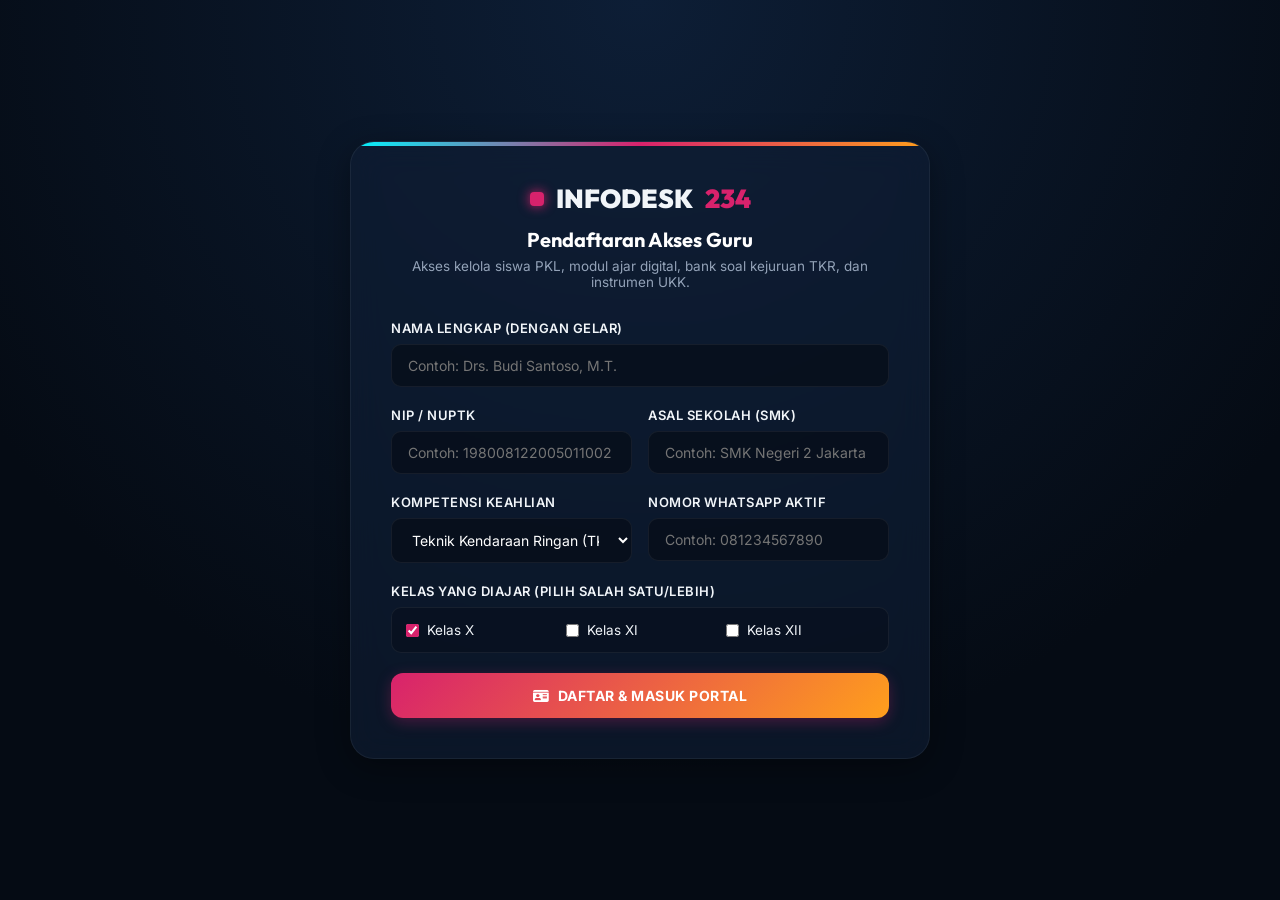
==== index.html @ afc162d4 "Add files via upload" ====
<!DOCTYPE html>
<html lang="id">
<head>
  <meta charset="UTF-8">
  <meta name="viewport" content="width=device-width, initial-scale=1.0">
  <title>Portal Guru | InfoDesk234 - SMK TKR & AI</title>
  <!-- Google Fonts & Font Awesome Icons -->
  <link href="https://fonts.googleapis.com/css2?family=Inter:wght@300;400;500;600;700&family=Plus+Jakarta+Sans:wght@400;500;600;700;800&family=Outfit:wght@500;600;700;800;900&family=JetBrains+Mono:wght@400;500;700&display=swap" rel="stylesheet">
  <link href="https://cdnjs.cloudflare.com/ajax/libs/font-awesome/6.5.1/css/all.min.css" rel="stylesheet">
  <style>
    /* CSS VARIABLES & DESIGN SYSTEM */
    :root {
      --bg-dark: #050b14;
      --bg-slate: #0b1528;
      --bg-card: rgba(15, 30, 54, 0.6);
      --border-glass: rgba(255, 255, 255, 0.06);
      --border-glass-active: rgba(216, 34, 108, 0.3);
      --text-light: #f1f5f9;
      --text-muted: #94a3b8;
      
      --accent-ruby: #d8226c;
      --accent-ruby-glow: rgba(216, 34, 108, 0.4);
      --accent-cyan: #00f5ff;
      --accent-cyan-glow: rgba(0, 245, 255, 0.4);
      --accent-orange: #ff9f1c;
      --accent-green: #39ff14;
      
      --shadow-premium: 0 8px 32px 0 rgba(0, 0, 0, 0.37);
      --transition-smooth: all 0.3s cubic-bezier(0.4, 0, 0.2, 1);
    }

    /* GLOBAL STYLES */
    * {
      box-sizing: border-box;
      margin: 0;
      padding: 0;
    }

    body {
      background: radial-gradient(circle at 50% 0%, #0d1e36 0%, var(--bg-dark) 70%);
      background-attachment: fixed;
      color: var(--text-light);
      font-family: 'Inter', sans-serif;
      min-height: 100vh;
      overflow-x: hidden;
    }

    a {
      color: inherit;
      text-decoration: none;
    }

    button, input, select, textarea {
      font-family: inherit;
    }

    /* SCROLLBAR */
    ::-webkit-scrollbar {
      width: 8px;
      height: 8px;
    }
    ::-webkit-scrollbar-track {
      background: var(--bg-dark);
    }
    ::-webkit-scrollbar-thumb {
      background: var(--bg-card);
      border-radius: 4px;
      border: 1px solid var(--border-glass);
    }
    ::-webkit-scrollbar-thumb:hover {
      background: var(--accent-ruby);
    }

    /* CONTAINER */
    .app-container {
      max-width: 1400px;
      margin: 0 auto;
      padding: 20px;
      min-height: 100vh;
      display: flex;
      flex-direction: column;
      justify-content: center;
    }

    /* ==========================================================================
       PHASE 1: REGISTRATION / LOGIN PAGE
       ========================================================================== */
    .auth-page {
      display: flex;
      align-items: center;
      justify-content: center;
      padding: 40px 0;
      min-height: 90vh;
    }

    .auth-card {
      background: var(--bg-card);
      backdrop-filter: blur(16px);
      -webkit-backdrop-filter: blur(16px);
      border: 1px solid var(--border-glass);
      border-radius: 24px;
      padding: 40px;
      width: 100%;
      max-width: 580px;
      box-shadow: var(--shadow-premium);
      position: relative;
      overflow: hidden;
    }

    .auth-card::before {
      content: '';
      position: absolute;
      top: 0;
      left: 0;
      right: 0;
      height: 4px;
      background: linear-gradient(90deg, var(--accent-cyan), var(--accent-ruby), var(--accent-orange));
    }

    .auth-logo {
      display: flex;
      align-items: center;
      gap: 12px;
      font-family: 'Outfit', sans-serif;
      font-size: 26px;
      font-weight: 900;
      margin-bottom: 12px;
      justify-content: center;
    }

    .auth-logo-dot {
      width: 14px;
      height: 14px;
      background: var(--accent-ruby);
      border-radius: 4px;
      box-shadow: 0 0 12px var(--accent-ruby);
    }

    .auth-title {
      font-family: 'Outfit', sans-serif;
      font-size: 20px;
      font-weight: 700;
      text-align: center;
      margin-bottom: 6px;
      color: #ffffff;
    }

    .auth-subtitle {
      font-size: 13.5px;
      color: var(--text-muted);
      text-align: center;
      margin-bottom: 30px;
    }

    .form-group {
      margin-bottom: 20px;
    }

    .form-label {
      display: block;
      font-size: 13px;
      font-weight: 600;
      margin-bottom: 8px;
      color: var(--text-light);
      text-transform: uppercase;
      letter-spacing: 0.5px;
    }

    .form-control {
      width: 100%;
      background: rgba(5, 11, 20, 0.6);
      border: 1px solid var(--border-glass);
      border-radius: 10px;
      padding: 12px 16px;
      color: #ffffff;
      font-size: 14px;
      transition: var(--transition-smooth);
    }

    .form-control:focus {
      outline: none;
      border-color: var(--accent-cyan);
      box-shadow: 0 0 10px var(--accent-cyan-glow);
    }

    .form-row-2 {
      display: grid;
      grid-template-columns: 1fr 1fr;
      gap: 16px;
    }

    .checkbox-grid {
      display: grid;
      grid-template-columns: repeat(3, 1fr);
      gap: 12px;
      background: rgba(5, 11, 20, 0.4);
      border: 1px solid var(--border-glass);
      border-radius: 10px;
      padding: 14px;
    }

    .checkbox-item {
      display: flex;
      align-items: center;
      gap: 8px;
      font-size: 13.5px;
      cursor: pointer;
    }

    .checkbox-item input {
      accent-color: var(--accent-ruby);
      cursor: pointer;
    }

    .btn-auth {
      width: 100%;
      background: linear-gradient(135deg, var(--accent-ruby) 0%, var(--accent-orange) 100%);
      color: #ffffff;
      border: none;
      padding: 14px;
      border-radius: 12px;
      font-size: 14px;
      font-weight: 700;
      text-transform: uppercase;
      letter-spacing: 0.5px;
      cursor: pointer;
      box-shadow: 0 4px 15px rgba(216, 34, 108, 0.3);
      transition: var(--transition-smooth);
      margin-top: 10px;
      display: flex;
      align-items: center;
      justify-content: center;
      gap: 8px;
    }

    .btn-auth:hover {
      transform: translateY(-2px);
      box-shadow: 0 6px 20px rgba(216, 34, 108, 0.5);
    }

    .btn-auth:active {
      transform: translateY(0);
    }

    /* Verification animation overlay */
    .verify-overlay {
      position: absolute;
      inset: 0;
      background: rgba(5, 11, 20, 0.95);
      z-index: 10;
      display: flex;
      flex-direction: column;
      align-items: center;
      justify-content: center;
      opacity: 0;
      pointer-events: none;
      transition: opacity 0.3s ease;
    }

    .verify-overlay.active {
      opacity: 1;
      pointer-events: auto;
    }

    .verify-spinner {
      width: 60px;
      height: 60px;
      border: 4px solid var(--border-glass);
      border-top: 4px solid var(--accent-cyan);
      border-radius: 50%;
      animation: spin 1s linear infinite;
      margin-bottom: 20px;
    }

    @keyframes spin {
      0% { transform: rotate(0deg); }
      100% { transform: rotate(360deg); }
    }

    .verify-text {
      font-family: 'Outfit', sans-serif;
      font-size: 18px;
      font-weight: 700;
      margin-bottom: 8px;
    }

    .verify-subtext {
      font-size: 13px;
      color: var(--text-muted);
      font-family: 'JetBrains Mono', monospace;
    }

    /* ==========================================================================
       PHASE 2: TEACHER DASHBOARD LAYOUT
       ========================================================================== */
    .dashboard-page {
      display: none; /* Injected by JS */
      grid-template-columns: 280px 1fr;
      gap: 24px;
      min-height: 90vh;
      animation: fadeIn 0.4s ease;
    }

    @keyframes fadeIn {
      from { opacity: 0; transform: translateY(10px); }
      to { opacity: 1; transform: translateY(0); }
    }

    /* SIDEBAR */
    .sidebar {
      background: var(--bg-card);
      backdrop-filter: blur(16px);
      -webkit-backdrop-filter: blur(16px);
      border: 1px solid var(--border-glass);
      border-radius: 20px;
      padding: 24px;
      display: flex;
      flex-direction: column;
      box-shadow: var(--shadow-premium);
      height: fit-content;
      position: sticky;
      top: 20px;
    }

    .profile-card {
      border-bottom: 1px solid var(--border-glass);
      padding-bottom: 20px;
      margin-bottom: 24px;
      text-align: center;
    }

    .profile-avatar {
      width: 70px;
      height: 70px;
      border-radius: 50%;
      background: linear-gradient(135deg, var(--accent-cyan), var(--accent-ruby));
      margin: 0 auto 12px;
      display: flex;
      align-items: center;
      justify-content: center;
      font-size: 28px;
      color: #ffffff;
      border: 2px solid var(--border-glass);
      box-shadow: 0 0 15px rgba(0, 245, 255, 0.2);
    }

    .profile-name {
      font-family: 'Outfit', sans-serif;
      font-size: 15px;
      font-weight: 700;
      color: #ffffff;
      margin-bottom: 4px;
    }

    .profile-meta {
      font-size: 11px;
      color: var(--text-muted);
      font-family: 'JetBrains Mono', monospace;
    }

    .nav-menu {
      list-style: none;
      display: flex;
      flex-direction: column;
      gap: 8px;
      flex-grow: 1;
    }

    .nav-item a {
      display: flex;
      align-items: center;
      gap: 12px;
      padding: 12px 16px;
      border-radius: 10px;
      font-size: 13.5px;
      font-weight: 600;
      color: var(--text-muted);
      transition: var(--transition-smooth);
      cursor: pointer;
    }

    .nav-item.active a, .nav-item a:hover {
      background: rgba(216, 34, 108, 0.1);
      border-left: 3px solid var(--accent-ruby);
      color: #ffffff;
      text-shadow: 0 0 8px rgba(216, 34, 108, 0.3);
    }

    .sidebar-footer {
      border-top: 1px solid var(--border-glass);
      padding-top: 16px;
      margin-top: 24px;
    }

    .btn-logout {
      width: 100%;
      background: transparent;
      border: 1px solid var(--border-glass);
      color: var(--text-muted);
      padding: 10px;
      border-radius: 8px;
      font-size: 13px;
      font-weight: 600;
      cursor: pointer;
      transition: var(--transition-smooth);
      display: flex;
      align-items: center;
      justify-content: center;
      gap: 8px;
    }

    .btn-logout:hover {
      border-color: rgba(255, 95, 87, 0.4);
      background: rgba(255, 95, 87, 0.1);
      color: #ff5f57;
    }

    /* MAIN CONTENT */
    .main-content {
      display: flex;
      flex-direction: column;
      gap: 24px;
    }

    /* HEADER */
    .dashboard-header {
      background: var(--bg-card);
      backdrop-filter: blur(12px);
      -webkit-backdrop-filter: blur(12px);
      border: 1px solid var(--border-glass);
      border-radius: 20px;
      padding: 20px 30px;
      display: flex;
      align-items: center;
      justify-content: space-between;
      box-shadow: var(--shadow-premium);
    }

    .header-info-title {
      font-family: 'Outfit', sans-serif;
      font-size: 20px;
      font-weight: 800;
      text-transform: uppercase;
      letter-spacing: 0.5px;
      background: linear-gradient(135deg, var(--accent-cyan), #ffffff);
      -webkit-background-clip: text;
      -webkit-text-fill-color: transparent;
    }

    .header-actions {
      display: flex;
      gap: 12px;
    }

    .btn-action {
      background: rgba(255, 255, 255, 0.03);
      border: 1px solid var(--border-glass);
      color: var(--text-light);
      padding: 10px 16px;
      border-radius: 8px;
      font-size: 13px;
      font-weight: 600;
      cursor: pointer;
      transition: var(--transition-smooth);
      display: inline-flex;
      align-items: center;
      gap: 8px;
    }

    .btn-action:hover {
      border-color: var(--accent-cyan);
      background: rgba(0, 245, 255, 0.05);
      color: var(--accent-cyan);
    }

    .btn-action.btn-primary-action {
      background: linear-gradient(135deg, var(--accent-ruby) 0%, var(--accent-orange) 100%);
      border: none;
      color: #ffffff;
    }

    .btn-action.btn-primary-action:hover {
      transform: translateY(-1px);
      box-shadow: 0 4px 15px rgba(216, 34, 108, 0.4);
      color: #ffffff;
    }

    /* CARD / CONTENT WRAPPERS */
    .dashboard-tab-content {
      display: none; /* Managed by JS */
    }

    .dashboard-tab-content.active {
      display: block;
    }

    /* ==========================================================================
       MODULE 1: KELOLA & MONITOR SISWA PKL
       ========================================================================== */
    .pkl-grid {
      display: grid;
      grid-template-columns: 1.2fr 0.8fr;
      gap: 24px;
    }

    .card-panel {
      background: var(--bg-card);
      border: 1px solid var(--border-glass);
      border-radius: 20px;
      padding: 24px;
      box-shadow: var(--shadow-premium);
      margin-bottom: 24px;
    }

    .card-panel-title {
      font-family: 'Outfit', sans-serif;
      font-size: 16px;
      font-weight: 700;
      margin-bottom: 20px;
      display: flex;
      align-items: center;
      gap: 10px;
      color: #ffffff;
      border-bottom: 1px solid var(--border-glass);
      padding-bottom: 12px;
    }

    .card-panel-title i {
      color: var(--accent-ruby);
    }

    /* PKL Table */
    .table-responsive {
      width: 100%;
      overflow-x: auto;
    }

    .app-table {
      width: 100%;
      border-collapse: collapse;
      text-align: left;
      font-size: 13.5px;
    }

    .app-table th {
      padding: 12px 16px;
      border-bottom: 1px solid var(--border-glass);
      color: var(--text-muted);
      font-weight: 600;
      text-transform: uppercase;
      font-size: 11px;
      letter-spacing: 0.5px;
    }

    .app-table td {
      padding: 16px;
      border-bottom: 1px solid var(--border-glass);
      color: var(--text-light);
    }

    .app-table tr:hover td {
      background: rgba(255, 255, 255, 0.02);
    }

    .status-badge {
      display: inline-flex;
      align-items: center;
      gap: 6px;
      padding: 4px 10px;
      border-radius: 100px;
      font-size: 11px;
      font-weight: 700;
      text-transform: uppercase;
      font-family: 'JetBrains Mono', monospace;
    }

    .status-badge.active {
      background: rgba(57, 255, 20, 0.1);
      border: 1px solid rgba(57, 255, 20, 0.3);
      color: var(--accent-green);
    }

    .status-badge.waiting {
      background: rgba(255, 159, 28, 0.1);
      border: 1px solid rgba(255, 159, 28, 0.3);
      color: var(--accent-orange);
    }

    /* Journal Feed List */
    .journal-list {
      display: flex;
      flex-direction: column;
      gap: 16px;
    }

    .journal-card {
      background: rgba(5, 11, 20, 0.4);
      border: 1px solid var(--border-glass);
      border-radius: 12px;
      padding: 16px;
      transition: var(--transition-smooth);
    }

    .journal-card:hover {
      border-color: var(--border-glass-active);
    }

    .journal-header {
      display: flex;
      justify-content: space-between;
      align-items: center;
      margin-bottom: 8px;
    }

    .journal-student-name {
      font-weight: 700;
      color: #ffffff;
      font-size: 14px;
    }

    .journal-date {
      font-size: 11px;
      color: var(--text-muted);
      font-family: 'JetBrains Mono', monospace;
    }

    .journal-dudi {
      font-size: 12px;
      color: var(--accent-cyan);
      margin-bottom: 10px;
      font-weight: 500;
    }

    .journal-body {
      font-size: 13px;
      line-height: 1.5;
      color: var(--text-light);
      background: rgba(0, 0, 0, 0.2);
      padding: 10px;
      border-radius: 6px;
      border: 1px dashed var(--border-glass);
      margin-bottom: 12px;
    }

    .journal-actions {
      display: flex;
      gap: 8px;
      justify-content: flex-end;
    }

    .btn-sm-action {
      padding: 6px 12px;
      font-size: 11.5px;
      font-weight: 700;
      border-radius: 6px;
      cursor: pointer;
      transition: var(--transition-smooth);
      border: 1px solid var(--border-glass);
      background: transparent;
      color: var(--text-light);
    }

    .btn-sm-action.btn-approve {
      background: rgba(57, 255, 20, 0.1);
      border-color: rgba(57, 255, 20, 0.3);
      color: var(--accent-green);
    }

    .btn-sm-action.btn-approve:hover {
      background: var(--accent-green);
      color: #000000;
      box-shadow: 0 0 10px rgba(57, 255, 20, 0.4);
    }

    .btn-sm-action.btn-feedback:hover {
      border-color: var(--accent-cyan);
      background: rgba(0, 245, 255, 0.1);
      color: var(--accent-cyan);
    }

    /* Modal / Form */
    .form-group-grid-2 {
      display: grid;
      grid-template-columns: 1fr 1fr;
      gap: 16px;
      margin-bottom: 16px;
    }

    /* ==========================================================================
       MODULE 2: UNDUH MODUL AJAR LENGKAP
       ========================================================================== */
    .module-filters {
      display: flex;
      gap: 12px;
      margin-bottom: 20px;
    }

    .filter-pill {
      padding: 8px 18px;
      border-radius: 100px;
      border: 1px solid var(--border-glass);
      background: rgba(255, 255, 255, 0.02);
      color: var(--text-muted);
      font-size: 13px;
      font-weight: 600;
      cursor: pointer;
      transition: var(--transition-smooth);
    }

    .filter-pill.active, .filter-pill:hover {
      background: rgba(0, 245, 255, 0.1);
      border-color: var(--accent-cyan);
      color: var(--accent-cyan);
    }

    .modules-grid {
      display: grid;
      grid-template-columns: repeat(3, 1fr);
      gap: 20px;
    }

    .module-card {
      background: var(--bg-card);
      border: 1px solid var(--border-glass);
      border-radius: 16px;
      padding: 24px;
      display: flex;
      flex-direction: column;
      position: relative;
      overflow: hidden;
      transition: var(--transition-smooth);
    }

    .module-card:hover {
      transform: translateY(-4px);
      border-color: var(--accent-cyan-glow);
      box-shadow: 0 10px 20px rgba(0, 245, 255, 0.05);
    }

    .module-card-class-badge {
      position: absolute;
      top: 16px;
      right: 16px;
      padding: 3px 10px;
      border-radius: 100px;
      background: rgba(255, 255, 255, 0.05);
      border: 1px solid var(--border-glass);
      font-size: 10.5px;
      font-weight: 700;
      font-family: 'JetBrains Mono', monospace;
      color: var(--accent-orange);
    }

    .module-card-icon {
      width: 46px;
      height: 46px;
      border-radius: 10px;
      background: rgba(0, 245, 255, 0.1);
      border: 1px solid rgba(0, 245, 255, 0.2);
      display: flex;
      align-items: center;
      justify-content: center;
      color: var(--accent-cyan);
      font-size: 20px;
      margin-bottom: 20px;
    }

    .module-card-title {
      font-family: 'Outfit', sans-serif;
      font-size: 15.5px;
      font-weight: 700;
      color: #ffffff;
      margin-bottom: 8px;
      line-height: 1.4;
    }

    .module-card-desc {
      font-size: 12.5px;
      color: var(--text-muted);
      line-height: 1.5;
      margin-bottom: 20px;
      flex-grow: 1;
    }

    .module-card-meta {
      display: flex;
      justify-content: space-between;
      align-items: center;
      font-size: 11.5px;
      color: var(--text-muted);
      border-top: 1px solid var(--border-glass);
      padding-top: 16px;
      margin-top: auto;
    }

    .btn-download-module {
      background: rgba(0, 245, 255, 0.08);
      border: 1px solid rgba(0, 245, 255, 0.2);
      color: var(--accent-cyan);
      padding: 6px 12px;
      border-radius: 6px;
      font-size: 12px;
      font-weight: 700;
      cursor: pointer;
      transition: var(--transition-smooth);
      display: inline-flex;
      align-items: center;
      gap: 6px;
    }

    .btn-download-module:hover {
      background: var(--accent-cyan);
      color: #000000;
      box-shadow: 0 0 12px var(--accent-cyan-glow);
    }

    /* Simulated Download Progress Bar */
    .download-progress-bar {
      position: absolute;
      bottom: 0;
      left: 0;
      height: 4px;
      background: linear-gradient(90deg, var(--accent-cyan), var(--accent-ruby));
      width: 0%;
      transition: width 0.1s ease;
    }

    /* ==========================================================================
       MODULE 3: DASHBOARD MONITORING KELAS
       ========================================================================== */
    .analytics-stats-row {
      display: grid;
      grid-template-columns: repeat(4, 1fr);
      gap: 20px;
      margin-bottom: 24px;
    }

    .stat-mini-card {
      background: var(--bg-card);
      border: 1px solid var(--border-glass);
      border-radius: 16px;
      padding: 20px;
      display: flex;
      align-items: center;
      gap: 16px;
      box-shadow: var(--shadow-premium);
    }

    .stat-mini-icon {
      width: 48px;
      height: 48px;
      border-radius: 12px;
      display: flex;
      align-items: center;
      justify-content: center;
      font-size: 20px;
    }

    .stat-mini-val {
      font-family: 'Outfit', sans-serif;
      font-size: 22px;
      font-weight: 900;
      color: #ffffff;
      line-height: 1.2;
    }

    .stat-mini-label {
      font-size: 12px;
      color: var(--text-muted);
      text-transform: uppercase;
      font-weight: 600;
      letter-spacing: 0.5px;
    }

    .performance-grid {
      display: grid;
      grid-template-columns: 1fr 1.2fr;
      gap: 24px;
    }

    /* CSS-based bar chart */
    .chart-container {
      display: flex;
      flex-direction: column;
      gap: 14px;
    }

    .chart-row {
      display: flex;
      align-items: center;
      gap: 12px;
      font-size: 13px;
    }

    .chart-label {
      width: 140px;
      text-overflow: ellipsis;
      white-space: nowrap;
      overflow: hidden;
      font-weight: 500;
    }

    .chart-bar-wrap {
      flex-grow: 1;
      background: rgba(0, 0, 0, 0.3);
      height: 12px;
      border-radius: 6px;
      overflow: hidden;
      border: 1px solid var(--border-glass);
    }

    .chart-bar-fill {
      height: 100%;
      border-radius: 6px;
      transition: width 1.5s cubic-bezier(0.1, 0.8, 0.2, 1);
    }

    .chart-value {
      width: 40px;
      text-align: right;
      font-weight: 700;
      font-family: 'JetBrains Mono', monospace;
      color: var(--accent-cyan);
    }

    /* Progress Rings / Circular progress */
    .progress-rings-row {
      display: flex;
      justify-content: space-around;
      align-items: center;
      padding: 20px 0;
    }

    .circle-progress-card {
      text-align: center;
    }

    .circle-svg-wrap {
      position: relative;
      width: 90px;
      height: 90px;
      margin: 0 auto 12px;
    }

    .circle-svg-bg {
      fill: none;
      stroke: rgba(0, 0, 0, 0.3);
      stroke-width: 8;
    }

    .circle-svg-fill {
      fill: none;
      stroke-width: 8;
      stroke-linecap: round;
      transform: rotate(-90deg);
      transform-origin: 50% 50%;
      transition: stroke-dashoffset 1.5s ease;
    }

    .circle-svg-text {
      position: absolute;
      inset: 0;
      display: flex;
      align-items: center;
      justify-content: center;
      font-family: 'Outfit', sans-serif;
      font-size: 18px;
      font-weight: 800;
      color: #ffffff;
    }

    /* ==========================================================================
       MODULE 4: BANK SOAL & UKK
       ========================================================================== */
    .bank-soal-grid {
      display: grid;
      grid-template-columns: 1fr 1fr;
      gap: 20px;
    }

    .resource-card {
      background: rgba(5, 11, 20, 0.4);
      border: 1px solid var(--border-glass);
      border-radius: 14px;
      padding: 20px;
      display: flex;
      gap: 16px;
      align-items: flex-start;
      transition: var(--transition-smooth);
    }

    .resource-card:hover {
      border-color: var(--accent-orange);
      box-shadow: 0 5px 15px rgba(255, 159, 28, 0.05);
    }

    .resource-card-icon {
      width: 44px;
      height: 44px;
      border-radius: 8px;
      background: rgba(255, 159, 28, 0.1);
      border: 1px solid rgba(255, 159, 28, 0.2);
      display: flex;
      align-items: center;
      justify-content: center;
      color: var(--accent-orange);
      font-size: 18px;
      flex-shrink: 0;
    }

    .resource-card-info {
      flex-grow: 1;
    }

    .resource-card-title {
      font-family: 'Outfit', sans-serif;
      font-size: 15px;
      font-weight: 700;
      color: #ffffff;
      margin-bottom: 6px;
    }

    .resource-card-desc {
      font-size: 12.5px;
      color: var(--text-muted);
      line-height: 1.5;
      margin-bottom: 12px;
    }

    .resource-actions {
      display: flex;
      gap: 8px;
    }

    .btn-resource-action {
      background: rgba(255, 255, 255, 0.02);
      border: 1px solid var(--border-glass);
      color: var(--text-light);
      padding: 6px 12px;
      border-radius: 6px;
      font-size: 11.5px;
      font-weight: 600;
      cursor: pointer;
      transition: var(--transition-smooth);
    }

    .btn-resource-action.btn-download {
      background: rgba(255, 159, 28, 0.08);
      border-color: rgba(255, 159, 28, 0.2);
      color: var(--accent-orange);
    }

    .btn-resource-action.btn-download:hover {
      background: var(--accent-orange);
      color: #000000;
      box-shadow: 0 0 10px rgba(255, 159, 28, 0.4);
    }

    .btn-resource-action.btn-preview:hover {
      border-color: #ffffff;
    }

    /* Question Preview Overlay */
    .preview-modal {
      position: fixed;
      inset: 0;
      background: rgba(0, 0, 0, 0.8);
      z-index: 100;
      display: flex;
      align-items: center;
      justify-content: center;
      opacity: 0;
      pointer-events: none;
      transition: opacity 0.3s ease;
    }

    .preview-modal.active {
      opacity: 1;
      pointer-events: auto;
    }

    .preview-card {
      background: var(--bg-slate);
      border: 1px solid var(--border-glass);
      border-radius: 20px;
      width: 90%;
      max-width: 700px;
      box-shadow: var(--shadow-premium);
      overflow: hidden;
      animation: zoomIn 0.3s ease;
    }

    @keyframes zoomIn {
      from { transform: scale(0.95); opacity: 0; }
      to { transform: scale(1); opacity: 1; }
    }

    .preview-header {
      padding: 20px 24px;
      background: rgba(5, 11, 20, 0.5);
      border-bottom: 1px solid var(--border-glass);
      display: flex;
      justify-content: space-between;
      align-items: center;
    }

    .preview-title {
      font-family: 'Outfit', sans-serif;
      font-size: 16px;
      font-weight: 700;
      color: #ffffff;
    }

    .preview-close {
      background: transparent;
      border: none;
      color: var(--text-muted);
      font-size: 18px;
      cursor: pointer;
      transition: var(--transition-smooth);
    }

    .preview-close:hover {
      color: #ffffff;
    }

    .preview-body {
      padding: 24px;
      max-height: 480px;
      overflow-y: auto;
      font-size: 13.5px;
      line-height: 1.6;
    }

    .preview-body pre {
      background: rgba(0, 0, 0, 0.3);
      padding: 14px;
      border-radius: 8px;
      font-family: 'JetBrains Mono', monospace;
      font-size: 12.5px;
      border: 1px solid var(--border-glass);
      margin-top: 10px;
      overflow-x: auto;
    }

    /* ==========================================================================
       MODULE 5: DUKUNGAN PRIORITAS 24/7 (AI MOCK CHAT)
       ========================================================================== */
    .chat-layout {
      height: 480px;
      background: rgba(5, 11, 20, 0.4);
      border: 1px solid var(--border-glass);
      border-radius: 16px;
      overflow: hidden;
      display: flex;
      flex-direction: column;
    }

    .chat-header {
      padding: 16px 20px;
      background: rgba(5, 11, 20, 0.7);
      border-bottom: 1px solid var(--border-glass);
      display: flex;
      align-items: center;
      gap: 12px;
    }

    .chat-avatar-status {
      position: relative;
    }

    .chat-avatar {
      width: 38px;
      height: 38px;
      border-radius: 50%;
      background: rgba(216, 34, 108, 0.2);
      border: 1px solid rgba(216, 34, 108, 0.4);
      display: flex;
      align-items: center;
      justify-content: center;
      color: var(--accent-ruby);
      font-size: 16px;
    }

    .chat-status-dot {
      position: absolute;
      bottom: 0;
      right: 0;
      width: 10px;
      height: 10px;
      border-radius: 50%;
      background: var(--accent-green);
      border: 2px solid var(--bg-dark);
      box-shadow: 0 0 6px var(--accent-green);
    }

    .chat-user-info {
      display: flex;
      flex-direction: column;
    }

    .chat-user-name {
      font-size: 13.5px;
      font-weight: 700;
      color: #ffffff;
    }

    .chat-user-status {
      font-size: 10.5px;
      color: var(--accent-green);
      font-family: 'JetBrains Mono', monospace;
    }

    .chat-body {
      flex-grow: 1;
      padding: 20px;
      overflow-y: auto;
      display: flex;
      flex-direction: column;
      gap: 16px;
    }

    .chat-bubble {
      max-width: 70%;
      padding: 12px 16px;
      border-radius: 12px;
      font-size: 13px;
      line-height: 1.5;
    }

    .chat-bubble.incoming {
      background: var(--bg-card);
      border: 1px solid var(--border-glass);
      color: var(--text-light);
      align-self: flex-start;
      border-bottom-left-radius: 2px;
    }

    .chat-bubble.outgoing {
      background: linear-gradient(135deg, var(--accent-ruby) 0%, rgba(216, 34, 108, 0.6) 100%);
      color: #ffffff;
      align-self: flex-end;
      border-bottom-right-radius: 2px;
      box-shadow: 0 2px 10px rgba(216, 34, 108, 0.2);
    }

    .chat-time {
      display: block;
      font-size: 9.5px;
      color: var(--text-muted);
      margin-top: 4px;
      text-align: right;
      font-family: 'JetBrains Mono', monospace;
    }

    .chat-footer {
      padding: 16px;
      background: rgba(5, 11, 20, 0.5);
      border-top: 1px solid var(--border-glass);
      display: flex;
      gap: 12px;
    }

    .chat-input {
      flex-grow: 1;
      background: rgba(0, 0, 0, 0.3);
      border: 1px solid var(--border-glass);
      border-radius: 8px;
      padding: 10px 14px;
      color: #ffffff;
      font-size: 13.5px;
    }

    .chat-input:focus {
      outline: none;
      border-color: var(--accent-cyan);
    }

    .btn-send-chat {
      background: var(--accent-ruby);
      color: #ffffff;
      border: none;
      width: 40px;
      height: 40px;
      border-radius: 8px;
      cursor: pointer;
      display: flex;
      align-items: center;
      justify-content: center;
      font-size: 15px;
      transition: var(--transition-smooth);
    }

    .btn-send-chat:hover {
      background: var(--accent-orange);
      box-shadow: 0 0 10px rgba(255, 159, 28, 0.4);
    }

    /* WORD EXPORT HIDDEN TEMPLATES */
    #rpp-export-template, #report-export-template {
      display: none;
    }

    /* TOAST NOTIFICATION */
    .toast {
      position: fixed;
      bottom: 24px;
      right: -320px;
      width: 280px;
      background: var(--bg-card);
      backdrop-filter: blur(12px);
      border: 1px solid var(--accent-cyan);
      box-shadow: 0 10px 30px rgba(0, 245, 255, 0.15);
      border-radius: 12px;
      padding: 16px;
      z-index: 999;
      transition: right 0.4s cubic-bezier(0.175, 0.885, 0.32, 1.275);
      display: flex;
      gap: 12px;
      align-items: center;
    }

    .toast.active {
      right: 24px;
    }

    .toast-icon {
      color: var(--accent-cyan);
      font-size: 20px;
    }

    .toast-body {
      font-size: 12.5px;
      line-height: 1.4;
    }

    .toast-title {
      font-weight: 700;
      color: #ffffff;
      margin-bottom: 2px;
    }

    .toast-msg {
      color: var(--text-muted);
    }

    /* RESPONSIVE DESIGN */
    @media (max-width: 991px) {
      .dashboard-page {
        grid-template-columns: 1fr;
      }
      .sidebar {
        position: static;
        width: 100%;
      }
      .pkl-grid, .performance-grid, .bank-soal-grid {
        grid-template-columns: 1fr;
      }
      .modules-grid {
        grid-template-columns: repeat(2, 1fr);
      }
      .analytics-stats-row {
        grid-template-columns: repeat(2, 1fr);
      }
    }

    @media (max-width: 768px) {
      .modules-grid, .analytics-stats-row {
        grid-template-columns: 1fr;
      }
      .form-row-2, .form-group-grid-2 {
        grid-template-columns: 1fr;
      }
      .dashboard-header {
        flex-direction: column;
        gap: 16px;
        text-align: center;
      }
      .app-container {
        padding: 10px;
      }
    }
  </style>
</head>
<body>

  <div class="app-container">

    <!-- ==========================================================================
         PHASE 1: REGISTRATION PAGE
         ========================================================================== -->
    <div class="auth-page" id="auth-section">
      <div class="auth-card">
        <!-- Verification overlay -->
        <div class="verify-overlay" id="verify-overlay">
          <div class="verify-spinner"></div>
          <div class="verify-text">Verifikasi NUPTK Sekolah</div>
          <div class="verify-subtext" id="verify-subtext">Mencocokkan database dapodik...</div>
        </div>

        <div class="auth-logo">
          <span class="auth-logo-dot"></span>
          INFODESK<span style="color: var(--accent-ruby);">234</span>
        </div>
        <h2 class="auth-title">Pendaftaran Akses Guru</h2>
        <p class="auth-subtitle">Akses kelola siswa PKL, modul ajar digital, bank soal kejuruan TKR, dan instrumen UKK.</p>

        <form id="auth-form" onsubmit="handleRegistration(event)">
          <div class="form-group">
            <label class="form-label" for="reg-name">Nama Lengkap (dengan gelar)</label>
            <input class="form-control" type="text" id="reg-name" required placeholder="Contoh: Drs. Budi Santoso, M.T.">
          </div>

          <div class="form-row-2">
            <div class="form-group">
              <label class="form-label" for="reg-nuptk">NIP / NUPTK</label>
              <input class="form-control" type="text" id="reg-nuptk" required placeholder="Contoh: 198008122005011002" pattern="\d{12,18}">
            </div>
            <div class="form-group">
              <label class="form-label" for="reg-school">Asal Sekolah (SMK)</label>
              <input class="form-control" type="text" id="reg-school" required placeholder="Contoh: SMK Negeri 2 Jakarta">
            </div>
          </div>

          <div class="form-row-2">
            <div class="form-group">
              <label class="form-label" for="reg-subject">Kompetensi Keahlian</label>
              <select class="form-control" id="reg-subject" required>
                <option value="Teknik Kendaraan Ringan Otomotif">Teknik Kendaraan Ringan (TKR)</option>
                <option value="Teknik Sepeda Motor">Teknik Sepeda Motor (TSM)</option>
                <option value="Teknik Bodi Otomotif">Teknik Bodi Otomotif</option>
                <option value="Rekayasa Perangkat Lunak kejuruan">Rekayasa Perangkat Lunak (IT)</option>
              </select>
            </div>
            <div class="form-group">
              <label class="form-label" for="reg-wa">Nomor WhatsApp Aktif</label>
              <input class="form-control" type="tel" id="reg-wa" required placeholder="Contoh: 081234567890" pattern="08\d{8,11}">
            </div>
          </div>

          <div class="form-group">
            <label class="form-label">Kelas Yang Diajar (Pilih salah satu/lebih)</label>
            <div class="checkbox-grid">
              <label class="checkbox-item">
                <input type="checkbox" name="class-taught" value="Kelas X" checked> Kelas X
              </label>
              <label class="checkbox-item">
                <input type="checkbox" name="class-taught" value="Kelas XI"> Kelas XI
              </label>
              <label class="checkbox-item">
                <input type="checkbox" name="class-taught" value="Kelas XII"> Kelas XII
              </label>
            </div>
          </div>

          <button class="btn-auth" type="submit">
            <i class="fa fa-id-card"></i> Daftar &amp; Masuk Portal
          </button>
        </form>
      </div>
    </div>

    <!-- ==========================================================================
         PHASE 2: TEACHER DASHBOARD PAGE
         ========================================================================== -->
    <div class="dashboard-page" id="dashboard-section">
      <!-- SIDEBAR -->
      <aside class="sidebar">
        <div class="profile-card">
          <div class="profile-avatar" id="avatar-initial">G</div>
          <h4 class="profile-name" id="teacher-profile-name">Nama Guru</h4>
          <span class="profile-meta" id="teacher-profile-meta">NIP / NUPTK</span>
        </div>

        <ul class="nav-menu">
          <li class="nav-item active" onclick="switchTab(this, 'tab-pkl')">
            <a><i class="fa fa-users-gear" style="color: var(--accent-ruby);"></i> Monitor PKL</a>
          </li>
          <li class="nav-item" onclick="switchTab(this, 'tab-modul')">
            <a><i class="fa fa-folder-open" style="color: var(--accent-cyan);"></i> Modul Ajar</a>
          </li>
          <li class="nav-item" onclick="switchTab(this, 'tab-analytics')">
            <a><i class="fa fa-chart-line" style="color: var(--accent-green);"></i> Analitik Kelas</a>
          </li>
          <li class="nav-item" onclick="switchTab(this, 'tab-banksoal')">
            <a><i class="fa fa-file-invoice" style="color: var(--accent-orange);"></i> Bank Soal &amp; UKK</a>
          </li>
          <li class="nav-item" onclick="switchTab(this, 'tab-support')">
            <a><i class="fa fa-headset" style="color: #9b59ff;"></i> Bantuan 24/7</a>
          </li>
        </ul>

        <div class="sidebar-footer">
          <button class="btn-logout" onclick="handleLogout()">
            <i class="fa fa-right-from-bracket"></i> Keluar Sesi
          </button>
        </div>
      </aside>

      <!-- MAIN CONTENT AREA -->
      <main class="main-content">
        <!-- TOP DASHBOARD HEADER -->
        <header class="dashboard-header">
          <div>
            <h2 class="header-info-title" id="page-tab-title">Monitoring Siswa PKL</h2>
            <p style="font-size: 12px; color: var(--text-muted); margin-top: 4px;" id="teacher-school-title">Sekolah SMK</p>
          </div>
          <div class="header-actions">
            <button class="btn-action" onclick="exportDataBackup()">
              <i class="fa fa-download"></i> Backup Data
            </button>
            <button class="btn-action btn-primary-action" onclick="triggerImportDialog()">
              <i class="fa fa-upload"></i> Restore Data
            </button>
            <input type="file" id="import-file-selector" style="display: none;" onchange="importDataBackup(event)">
          </div>
        </header>

        <!-- ==========================================================================
             TAB 1: KELOLA & MONITOR SISWA PKL
             ========================================================================== -->
        <div class="dashboard-tab-content active" id="tab-pkl">
          <div class="pkl-grid">
            <!-- Left Side: Table of Placements -->
            <div style="display: flex; flex-direction: column; gap: 24px;">
              <div class="card-panel">
                <div class="card-panel-title">
                  <i class="fa fa-table-list"></i> Penempatan Siswa Magang PKL
                </div>
                <div class="table-responsive">
                  <table class="app-table">
                    <thead>
                      <tr>
                        <th>Siswa</th>
                        <th>Mitra DUDI</th>
                        <th>Status</th>
                        <th>Penyelia Industri</th>
                      </tr>
                    </thead>
                    <tbody id="pkl-students-table-body">
                      <!-- Injected by JS -->
                    </tbody>
                  </table>
                </div>
              </div>

              <!-- Form to Add Student Placement -->
              <div class="card-panel">
                <div class="card-panel-title">
                  <i class="fa fa-user-plus"></i> Tambah Penempatan Siswa PKL Baru
                </div>
                <form id="add-student-form" onsubmit="addStudentPlacement(event)">
                  <div class="form-group-grid-2">
                    <div class="form-group">
                      <label class="form-label" for="stud-name">Nama Lengkap Siswa</label>
                      <input class="form-control" type="text" id="stud-name" required placeholder="Contoh: Muhammad Rafli">
                    </div>
                    <div class="form-group">
                      <label class="form-label" for="stud-dudi">Perusahaan Mitra (DUDI)</label>
                      <input class="form-control" type="text" id="stud-dudi" required placeholder="Contoh: Astra Daihatsu Motor">
                    </div>
                  </div>
                  <div class="form-group-grid-2">
                    <div class="form-group">
                      <label class="form-label" for="stud-supervisor">Nama Penyelia Industri</label>
                      <input class="form-control" type="text" id="stud-supervisor" required placeholder="Contoh: Joko Susilo (Kepala Bengkel)">
                    </div>
                    <div class="form-group">
                      <label class="form-label" for="stud-status">Status Penempatan</label>
                      <select class="form-control" id="stud-status">
                        <option value="Aktif">Aktif Magang</option>
                        <option value="Waiting">Menunggu Seleksi</option>
                      </select>
                    </div>
                  </div>
                  <button class="btn-auth" type="submit" style="max-width: 240px; margin-top: 0; background: linear-gradient(135deg, var(--accent-cyan) 0%, #0099cc 100%); box-shadow: 0 4px 15px rgba(0, 245, 255, 0.2);">
                    <i class="fa fa-plus-circle"></i> Tambah Penempatan
                  </button>
                </form>
              </div>
            </div>

            <!-- Right Side: Journal Feed Waiting Approval -->
            <div>
              <div class="card-panel" style="position: sticky; top: 20px;">
                <div class="card-panel-title" style="display: flex; justify-content: space-between; align-items: center;">
                  <span><i class="fa fa-clipboard-check"></i> Jurnal PKL (Butuh Verifikasi)</span>
                  <button class="btn-action" style="padding: 4px 10px; font-size: 11px;" onclick="exportApprovedJournalsToWord()">
                    <i class="fa fa-file-word"></i> Cetak Word
                  </button>
                </div>
                <div class="journal-list" id="waiting-journals-feed">
                  <!-- Injected by JS -->
                </div>
              </div>
            </div>
          </div>
        </div>

        <!-- ==========================================================================
             TAB 2: UNDUH MODUL AJAR LENGKAP
             ========================================================================== -->
        <div class="dashboard-tab-content" id="tab-modul">
          <div class="card-panel">
            <div class="card-panel-title">
              <i class="fa fa-book-open-reader"></i> Modul Ajar Kurikulum Merdeka Terintegrasi TKR &amp; AI
            </div>
            <div class="module-filters">
              <button class="filter-pill active" onclick="filterModules('all', this)">Semua Modul</button>
              <button class="filter-pill" onclick="filterModules('Kelas X', this)">Fase E (Kelas X)</button>
              <button class="filter-pill" onclick="filterModules('Kelas XI', this)">Fase F (Kelas XI)</button>
              <button class="filter-pill" onclick="filterModules('Kelas XII', this)">Fase F (Kelas XII)</button>
            </div>

            <div class="modules-grid" id="modules-container">
              <!-- Injected by JS -->
            </div>
          </div>

          <!-- RPP Generator Template -->
          <div class="card-panel">
            <div class="card-panel-title" style="display: flex; justify-content: space-between; align-items: center;">
              <span><i class="fa fa-file-signature"></i> Generator RPP / Modul Ajar Instan (.doc)</span>
              <button class="btn-action btn-primary-action" onclick="generateRPPDocx()">
                <i class="fa fa-file-word"></i> Ekspor ke Word
              </button>
            </div>
            <div class="form-group-grid-2">
              <div class="form-group">
                <label class="form-label" for="rpp-topic">Topik / Bahasan Pembelajaran</label>
                <input class="form-control" type="text" id="rpp-topic" value="Penggunaan Scanner Diagnostik OBD-II pada Engine EFI Toyota">
              </div>
              <div class="form-group">
                <label class="form-label" for="rpp-duration">Alokasi Waktu (JP)</label>
                <input class="form-control" type="text" id="rpp-duration" value="6 JP x 45 Menit">
              </div>
            </div>
            <div class="form-group">
              <label class="form-label" for="rpp-activities">Langkah Kegiatan Inti (Masing-masing baris kegiatan)</label>
              <textarea class="form-control" id="rpp-activities" rows="4">1. Guru mendemonstrasikan pemasangan konektor OBD-II pada DLC mobil Avanza.
2. Siswa secara berkelompok membaca data stream sensor TPS, MAP, dan IAT menggunakan scanner.
3. Siswa menginduksi troubleshooting sensor (misal melepas soket ECT) dan membaca DTC error.
4. Siswa membuat laporan langkah pembersihan dan reset DTC ke kondisi normal.</textarea>
            </div>
          </div>
        </div>

        <!-- ==========================================================================
             TAB 3: DASHBOARD MONITORING KELAS
             ========================================================================== -->
        <div class="dashboard-tab-content" id="tab-analytics">
          <!-- Stats Cards -->
          <div class="analytics-stats-row">
            <div class="stat-mini-card">
              <div class="stat-mini-icon" style="background: rgba(216, 34, 108, 0.1); color: var(--accent-ruby);">
                <i class="fa fa-user-graduate"></i>
              </div>
              <div>
                <div class="stat-mini-val" id="stat-total-students">0</div>
                <div class="stat-mini-label">Total Siswa</div>
              </div>
            </div>
            <div class="stat-mini-card">
              <div class="stat-mini-icon" style="background: rgba(0, 245, 255, 0.1); color: var(--accent-cyan);">
                <i class="fa fa-building-user"></i>
              </div>
              <div>
                <div class="stat-mini-val" id="stat-pkl-students">0</div>
                <div class="stat-mini-label">Siswa PKL Aktif</div>
              </div>
            </div>
            <div class="stat-mini-card">
              <div class="stat-mini-icon" style="background: rgba(57, 255, 20, 0.1); color: var(--accent-green);">
                <i class="fa fa-square-check"></i>
              </div>
              <div>
                <div class="stat-mini-val" id="stat-approved-journals">0</div>
                <div class="stat-mini-label">Jurnal Disetujui</div>
              </div>
            </div>
            <div class="stat-mini-card">
              <div class="stat-mini-icon" style="background: rgba(255, 159, 28, 0.1); color: var(--accent-orange);">
                <i class="fa fa-school-flag"></i>
              </div>
              <div>
                <div class="stat-mini-val" id="stat-mitra-dudi">0</div>
                <div class="stat-mini-label">Mitra Industri</div>
              </div>
            </div>
          </div>

          <!-- Charts Grid -->
          <div class="performance-grid">
            <div class="card-panel">
              <div class="card-panel-title">
                <i class="fa fa-chart-simple"></i> Perkembangan Kompetensi Kelas
              </div>
              <div class="chart-container" id="bar-chart-container">
                <!-- Bar rows injected by JS -->
              </div>
            </div>

            <div class="card-panel">
              <div class="card-panel-title">
                <i class="fa fa-circle-notch"></i> Rata-rata Partisipasi PKL &amp; Tugas
              </div>
              <div class="progress-rings-row">
                <div class="circle-progress-card">
                  <div class="circle-svg-wrap">
                    <svg width="90" height="90">
                      <circle class="circle-svg-bg" cx="45" cy="45" r="38" />
                      <circle class="circle-svg-fill" id="circle-attendance" cx="45" cy="45" r="38" stroke="var(--accent-cyan)" stroke-dasharray="238.76" stroke-dashoffset="238.76" />
                    </svg>
                    <div class="circle-svg-text" id="txt-circle-attendance">0%</div>
                  </div>
                  <div class="stat-mini-label">Kehadiran PKL</div>
                </div>

                <div class="circle-progress-card">
                  <div class="circle-svg-wrap">
                    <svg width="90" height="90">
                      <circle class="circle-svg-bg" cx="45" cy="45" r="38" />
                      <circle class="circle-svg-fill" id="circle-module" cx="45" cy="45" r="38" stroke="var(--accent-ruby)" stroke-dasharray="238.76" stroke-dashoffset="238.76" />
                    </svg>
                    <div class="circle-svg-text" id="txt-circle-module">0%</div>
                  </div>
                  <div class="stat-mini-label">Unduhan Modul</div>
                </div>
              </div>
            </div>
          </div>
        </div>

        <!-- ==========================================================================
             TAB 4: BANK SOAL & UKK
             ========================================================================== -->
        <div class="dashboard-tab-content" id="tab-banksoal">
          <div class="card-panel">
            <div class="card-panel-title">
              <i class="fa fa-cubes"></i> Bank Soal Kejuruan TKR &amp; Instrumen Asesmen UKK
            </div>
            <div class="bank-soal-grid" id="resources-container">
              <!-- Injected by JS -->
            </div>
          </div>
        </div>

        <!-- ==========================================================================
             TAB 5: DUKUNGAN PRIORITAS 24/7 (AI MOCK CHAT)
             ========================================================================== -->
        <div class="dashboard-tab-content" id="tab-support">
          <div class="card-panel">
            <div class="card-panel-title">
              <i class="fa fa-comment-nodes"></i> Asisten Kurikulum Merdeka AI (24/7 Priority Support)
            </div>
            <div class="chat-layout">
              <div class="chat-header">
                <div class="chat-avatar-status">
                  <div class="chat-avatar"><i class="fa fa-robot"></i></div>
                  <span class="chat-status-dot"></span>
                </div>
                <div class="chat-user-info">
                  <span class="chat-user-name">InfoDesk AI Guru</span>
                  <span class="chat-user-status">Online - Siap membantu RPP &amp; PKL</span>
                </div>
              </div>
              
              <div class="chat-body" id="chat-messages-container">
                <!-- Chat bubbles injected by JS -->
                <div class="chat-bubble incoming">
                  Selamat datang di Asisten AI Kurikulum Merdeka InfoDesk234! Saya siap membantu menjawab pertanyaan Anda terkait pembuatan Modul Ajar, Rubrik Penilaian UKK, atau regulasi PKL Kurikulum Merdeka. Ada yang bisa saya bantu hari ini?
                  <span class="chat-time">Baru saja</span>
                </div>
              </div>

              <div class="chat-footer">
                <input class="chat-input" type="text" id="chat-input-box" placeholder="Tanyakan tentang ATP, Kriteria Kelulusan, atau format monitoring PKL..." onkeydown="if(event.key === 'Enter') sendChatMessage()">
                <button class="btn-send-chat" onclick="sendChatMessage()"><i class="fa fa-paper-plane"></i></button>
              </div>
            </div>
          </div>
        </div>
      </main>
    </div>

    <!-- PREVIEW MODAL -->
    <div class="preview-modal" id="preview-modal">
      <div class="preview-card">
        <div class="preview-header">
          <span class="preview-title" id="preview-modal-title">Dokumen Preview</span>
          <button class="preview-close" onclick="closePreviewModal()"><i class="fa fa-xmark"></i></button>
        </div>
        <div class="preview-body" id="preview-modal-body">
          <!-- Text preview -->
        </div>
      </div>
    </div>

    <!-- TOAST NOTIFICATION CONTAINER -->
    <div class="toast" id="toast-notify">
      <i class="fa fa-circle-check toast-icon" id="toast-icon"></i>
      <div class="toast-body">
        <div class="toast-title" id="toast-title">Sukses</div>
        <div class="toast-msg" id="toast-msg">Laporan monitoring berhasil diunduh.</div>
      </div>
    </div>

    <!-- WORD EXPORT DUMMY WRAPPERS -->
    <div id="rpp-export-template">
      <!-- Generated RPP HTML will go here for export blob -->
    </div>
    <div id="report-export-template">
      <!-- Generated Report Table HTML will go here for export blob -->
    </div>

  </div>

  <script>
    // ==========================================================================
    // INITIAL SYSTEM DATA STATE
    // ==========================================================================
    const DEFAULT_STUDENTS = [
      { id: 1, name: "Ahmad Fauzi", dudi: "Toyota Auto2000 Cilandak", status: "Aktif", supervisor: "Joko Susilo (Kepala Bengkel)" },
      { id: 2, name: "Budi Santoso", dudi: "Honda Astra Motor Center", status: "Aktif", supervisor: "Gunawan Adi (Instruktur)" },
      { id: 3, name: "Citra Lestari", dudi: "Nissan Indomobil MT Haryono", status: "Aktif", supervisor: "Susanti (HRD & Supervisor)" },
      { id: 4, name: "Dedi Wijaya", dudi: "Mitsubishi Motors Slipi", status: "Waiting", supervisor: "Hariadi (Penyelia Transmisi)" },
      { id: 5, name: "Eka Prasetya", dudi: "Bosch Car Service Fatmawati", status: "Aktif", supervisor: "Rudianto (Senior Mekanik)" }
    ];

    const DEFAULT_JOURNALS = [
      { id: 101, studentName: "Ahmad Fauzi", dudi: "Toyota Auto2000 Cilandak", date: "2026-06-26", content: "Melakukan tune-up mesin K3-VE Avanza. Langkah meliputi pelepasan dan pembersihan busi, penyetelan celah katup, pembersihan throttle body, dan memeriksa kekencangan drive belt kipas pendingin." },
      { id: 102, studentName: "Budi Santoso", dudi: "Honda Astra Motor Center", date: "2026-06-25", content: "Mengidentifikasi trouble kelistrikan bodi Honda Brio menggunakan Scanner Diagnostic OBD-II. Membaca kode DTC P0115 (sensor suhu air pendingin / ECT). Melakukan penelusuran kabel wiring dan pembersihan soket sensor." },
      { id: 103, studentName: "Citra Lestari", dudi: "Nissan Indomobil MT Haryono", date: "2026-06-25", content: "Melakukan praktik perawatan sasis: langkah spooring (penyelarasan roda toe-in/toe-out) dan balancing roda depan Nissan Grand Livina menggunakan mesin balancing komputerisasi." },
      { id: 104, studentName: "Eka Prasetya", dudi: "Bosch Car Service Fatmawati", date: "2026-06-24", content: "Mengganti komponen pad rem cakram depan Toyota Innova, membersihkan kaliper rem, mengoleskan brake grease, serta melakukan bleeding minyak rem untuk membuang udara palsu." }
    ];

    const TEACHING_MODULES = [
      { id: 1, class: "Kelas X", code: "M.10.1", title: "Modul Ajar K3 dan Alat Ukur Otomotif", desc: "Membahas keselamatan kerja bengkel, penggunaan jangka sorong, mikrometer luar, dial indicator, dan multimeter elektronik.", size: "4.2 MB", downloads: 34 },
      { id: 2, class: "Kelas X", code: "M.10.2", title: "Modul Ajar Gambar Teknik Proyeksi Otomotif", desc: "Membahas standard gambar proyeksi ISO, gambar potongan, proyeksi orthogonal eropa & amerika pada komponen mesin.", size: "5.8 MB", downloads: 21 },
      { id: 3, class: "Kelas XI", code: "M.11.1", title: "Modul Sistem Engine Management & sensor EFI", desc: "Membahas sensor EFI (MAP, IAT, ECT, CKP, O2), rangkaian actuator (injector, coil), dan troubleshooting diagnosa OBD-II.", size: "8.1 MB", downloads: 56 },
      { id: 4, class: "Kelas XI", code: "M.11.2", title: "Modul Pemrograman C++ Mikrokontroler Arduino", desc: "Dasar pemrograman logika sensor, membaca sensor analog otomotif, mengontrol motor servo/actuator via Arduino Uno.", size: "6.3 MB", downloads: 42 },
      { id: 5, class: "Kelas XII", code: "M.12.1", title: "Modul IoT Diagnosa Kendaraan Berbasis Web", desc: "Penerapan modul ESP32 / Arduino untuk mengirimkan data diagnostik OBD-II ke dashboard web monitoring sekolah.", size: "9.2 MB", downloads: 18 },
      { id: 6, class: "Kelas XII", code: "M.12.2", title: "Panduan Laporan Magang PKL dan Presentasi", desc: "Format standard penulisan laporan PKL siswa kejuruan, rubrik penilaian DUDI, dan panduan ujian sidang magang.", size: "3.1 MB", downloads: 27 }
    ];

    const EXAM_RESOURCES = [
      { id: 201, title: "Instrumen UKK TKR - Paket 1 (Tune-Up EFI & Electrical)", type: "UKK Mandiri", desc: "Lembar penilaian, rubrik kompetensi siswa, serta daftar alat dan bahan untuk paket tune-up mesin EFI Avanza dan bodi kelistrikan.", file: "ukk_tkr_paket1.pdf" },
      { id: 202, title: "Instrumen UKK TKR - Paket 2 (Wheel Alignment & Rem)", type: "UKK Mandiri", desc: "Daftar rubrik penilaian spooring, balancing roda, pemeriksaan suspensi, serta perbaikan sistem rem cakram/tromol mobil.", file: "ukk_tkr_paket2.pdf" },
      { id: 203, title: "Bank Soal US Ujian Sekolah Kejuruan Otomotif TKR", type: "Bank Soal", desc: "Paket soal pilihan ganda (40 butir) dan esai (5 butir) kisi-kisi ujian kelulusan teori otomotif kelas XII lengkap kunci jawaban.", file: "soal_us_tkr_2026.docx" },
      { id: 204, title: "Bank Soal Logika Pemrograman & Arduino Sensor", type: "Bank Soal", desc: "Kisi-kisi soal evaluasi akhir bab pemrograman C/C++ mikro, loop, percabangan if-else, dan konversi tegangan sensor.", file: "soal_arduino_dasar.docx" }
    ];

    // AI Chat Responses Mapping
    const CHAT_RESPONSES = [
      { keys: ["rpp", "modul", "atp", "kurikulum"], text: "Untuk penyusunan Modul Ajar (RPP) Kurikulum Merdeka, pastikan Anda merujuk pada Capaian Pembelajaran (CP) terbaru Keputusan Kepala BSKAP No. 032/H/2024. Modul ajar harus memuat sekurang-kurangnya: Tujuan Pembelajaran, Langkah Pembelajaran, Asesmen (Awal, Proses, Akhir), serta Media Ajar. Anda juga bisa mengunduh modul siap pakai di tab 'Modul Ajar' di atas atau memformat RPP instan menggunakan generator Word di tab tersebut!" },
      { keys: ["pkl", "jurnal", "magang", "dudi"], text: "Sesuai Panduan Pembelajaran dan Asesmen PKL Kemendikbudristek, PKL berdurasi minimal 1 semester (di kelas XI atau XII). Penilaian PKL dilakukan oleh penyelia industri (DUDI) mencakup soft skills (karakter kerja) dan hard skills (kompetensi teknis). Laporan jurnal harian siswa wajib diverifikasi guru pamong minimal 1 kali seminggu. Anda dapat mengelola laporan ini pada tab 'Monitor PKL' dan mengekspor hasilnya langsung ke Word!" },
      { keys: ["soal", "ukk", "asesmen", "ujian"], text: "Rubrik Uji Kompetensi Keahlian (UKK) tahun 2026 menggunakan standard BNSP. Paket 1 (Tune-Up EFI) menuntut siswa terampil memegang alat ukur dial gauge, jangka sorong, membaca wiring diagram, serta mengoperasikan multibrand scan tool OBD-II. Kriteria kelulusan minimal adalah nilai 75.0 (Cukup Kompeten). Lembar instrumen lengkap bisa diunduh di tab 'Bank Soal & UKK'." },
      { keys: ["halo", "hai", "selamat", "tanya"], text: "Halo! Saya adalah Asisten Kurikulum AI InfoDesk234. Saya siap membantu Anda mengenai administrasi pengajaran SMK TKR, monitoring jurnal PKL, standard UKK BNSP, atau pembuatan modul ajar. Ada dokumen khusus yang ingin Anda bahas hari ini?" }
    ];

    // ==========================================================================
    // APP INITIALIZATION & LOCAL STORAGE STATE LOAD
    // ==========================================================================
    let appState = {
      teacher: null,
      students: [],
      journals: [],
      approvedJournals: [],
      modules: []
    };

    document.addEventListener("DOMContentLoaded", function() {
      // Load from localStorage or seed defaults
      const savedTeacher = localStorage.getItem("infodesk_teacher");
      if (savedTeacher) {
        appState.teacher = JSON.parse(savedTeacher);
        
        // Load student data
        const savedStudents = localStorage.getItem("infodesk_students");
        appState.students = savedStudents ? JSON.parse(savedStudents) : [...DEFAULT_STUDENTS];
        
        // Load journals
        const savedJournals = localStorage.getItem("infodesk_journals");
        appState.journals = savedJournals ? JSON.parse(savedJournals) : [...DEFAULT_JOURNALS];

        // Load approved journals
        const savedApproved = localStorage.getItem("infodesk_approved");
        appState.approvedJournals = savedApproved ? JSON.parse(savedApproved) : [];
        
        appState.modules = [...TEACHING_MODULES];

        // Go to dashboard
        showDashboard();
      } else {
        // Show auth page
        document.getElementById("auth-section").style.display = "flex";
        document.getElementById("dashboard-section").style.display = "none";
      }
    });

    // ==========================================================================
    // REGISTRATION & AUTH LOGIC (PHASE 1)
    // ==========================================================================
    function handleRegistration(event) {
      event.preventDefault();
      
      const name = document.getElementById("reg-name").value.trim();
      const nuptk = document.getElementById("reg-nuptk").value.trim();
      const school = document.getElementById("reg-school").value.trim();
      const subject = document.getElementById("reg-subject").value;
      const wa = document.getElementById("reg-wa").value.trim();
      
      // Get classes taught (checkboxes)
      const checkedBoxes = document.querySelectorAll("input[name='class-taught']:checked");
      const classes = Array.from(checkedBoxes).map(cb => cb.value);

      if (classes.length === 0) {
        alert("Pilih minimal satu tingkat kelas yang Anda ajar!");
        return;
      }

      // Trigger verification overlay animation
      const overlay = document.getElementById("verify-overlay");
      const subtext = document.getElementById("verify-subtext");
      overlay.classList.add("active");

      // Stage 1 Verification
      setTimeout(() => {
        subtext.innerText = "Mengecek validasi NUPTK/NIP di database Pusat...";
      }, 1000);

      // Stage 2 Verification
      setTimeout(() => {
        subtext.innerText = "Sinkronisasi hak akses modul kejuruan...";
      }, 2200);

      // Complete Verification & Save State
      setTimeout(() => {
        overlay.classList.remove("active");

        appState.teacher = {
          name: name,
          nuptk: nuptk,
          school: school,
          subject: subject,
          wa: wa,
          classes: classes
        };

        // Initialize lists
        appState.students = [...DEFAULT_STUDENTS];
        appState.journals = [...DEFAULT_JOURNALS];
        appState.approvedJournals = [];
        appState.modules = [...TEACHING_MODULES];

        // Persist
        localStorage.setItem("infodesk_teacher", JSON.stringify(appState.teacher));
        localStorage.setItem("infodesk_students", JSON.stringify(appState.students));
        localStorage.setItem("infodesk_journals", JSON.stringify(appState.journals));
        localStorage.setItem("infodesk_approved", JSON.stringify(appState.approvedJournals));

        showDashboard();
        showToast("Registrasi Berhasil", "Selamat Datang di Portal Guru InfoDesk234.");
      }, 3500);
    }

    function handleLogout() {
      if (confirm("Apakah Anda yakin ingin keluar dari sesi ini? Data tersimpan lokal di browser tidak akan hilang.")) {
        localStorage.removeItem("infodesk_teacher");
        // Reload page to reset state cleanly
        window.location.reload();
      }
    }

    // Show dashboard DOM and render initial modules
    function showDashboard() {
      document.getElementById("auth-section").style.display = "none";
      document.getElementById("dashboard-section").style.display = "grid";

      // Render profile
      document.getElementById("teacher-profile-name").innerText = appState.teacher.name;
      document.getElementById("teacher-profile-meta").innerText = "NIP: " + appState.teacher.nuptk;
      document.getElementById("teacher-school-title").innerText = appState.teacher.school + " | Kompetensi: " + appState.teacher.subject;
      
      // Avatar Initial
      const initial = appState.teacher.name.replace(/^(drs|dra|ir)\.\s+/i, "").charAt(0).toUpperCase();
      document.getElementById("avatar-initial").innerText = initial;

      // Render all dashboard parts
      renderStudentsTable();
      renderJournalFeed();
      renderModulesList();
      renderResourcesList();
      updateAnalyticsDashboard();
    }

    // ==========================================================================
    // NAVIGATION & TAB SWITCHING
    // ==========================================================================
    function switchTab(navItem, tabId) {
      // Toggle nav menu styling
      document.querySelectorAll(".nav-item").forEach(item => item.classList.remove("active"));
      navItem.classList.add("active");

      // Toggle tab panel
      document.querySelectorAll(".dashboard-tab-content").forEach(tab => tab.classList.remove("active"));
      document.getElementById(tabId).classList.add("active");

      // Update Page Title in header
      const pageTitles = {
        'tab-pkl': "Monitoring Siswa PKL",
        'tab-modul': "Modul Ajar Kurikulum Merdeka",
        'tab-analytics': "Dashboard Analitik Kelas",
        'tab-banksoal': "Bank Soal &amp; UKK",
        'tab-support': "AI Chat Bantuan 24/7"
      };
      document.getElementById("page-tab-title").innerHTML = pageTitles[tabId];

      // Special animation trigger for charts on analytics tab
      if (tabId === 'tab-analytics') {
        setTimeout(animateAnalyticsProgress, 100);
      }
    }

    // ==========================================================================
    // MODULE 1: PKL & JOURNAL MANAGEMENT (LOGIC)
    // ==========================================================================
    function renderStudentsTable() {
      const tbody = document.getElementById("pkl-students-table-body");
      tbody.innerHTML = "";

      if (appState.students.length === 0) {
        tbody.innerHTML = "<tr><td colspan='4' style='text-align:center; color: var(--text-muted);'>Belum ada siswa terdaftar magang.</td></tr>";
        return;
      }

      appState.students.forEach(s => {
        const tr = document.createElement("tr");
        
        let statusBadge = "";
        if (s.status === "Aktif") {
          statusBadge = `<span class="status-badge active"><i class="fa fa-circle-play"></i> Aktif</span>`;
        } else {
          statusBadge = `<span class="status-badge waiting"><i class="fa fa-spinner"></i> Waiting</span>`;
        }

        tr.innerHTML = `
          <td><strong>${s.name}</strong></td>
          <td>${s.dudi}</td>
          <td>${statusBadge}</td>
          <td><span style="font-size:12px; color: var(--text-muted);">${s.supervisor}</span></td>
        `;
        tbody.appendChild(tr);
      });
    }

    function addStudentPlacement(event) {
      event.preventDefault();
      
      const name = document.getElementById("stud-name").value.trim();
      const dudi = document.getElementById("stud-dudi").value.trim();
      const supervisor = document.getElementById("stud-supervisor").value.trim();
      const status = document.getElementById("stud-status").value;

      const newId = appState.students.length > 0 ? Math.max(...appState.students.map(s => s.id)) + 1 : 1;
      const newStudent = { id: newId, name, dudi, status, supervisor };

      appState.students.push(newStudent);
      localStorage.setItem("infodesk_students", JSON.stringify(appState.students));

      // Reset form & reload
      document.getElementById("add-student-form").reset();
      renderStudentsTable();
      updateAnalyticsDashboard();
      showToast("Siswa Ditambahkan", `${name} berhasil ditempatkan di ${dudi}.`);
    }

    function renderJournalFeed() {
      const feed = document.getElementById("waiting-journals-feed");
      feed.innerHTML = "";

      if (appState.journals.length === 0) {
        feed.innerHTML = `
          <div style="text-align: center; padding: 30px; color: var(--text-muted);">
            <i class="fa fa-circle-check" style="font-size: 32px; color: var(--accent-green); margin-bottom: 12px; display: block;"></i>
            Semua jurnal harian siswa telah selesai diverifikasi!
          </div>
        `;
        return;
      }

      appState.journals.forEach(j => {
        const div = document.createElement("div");
        div.className = "journal-card";
        div.innerHTML = `
          <div class="journal-header">
            <span class="journal-student-name">${j.studentName}</span>
            <span class="journal-date">${j.date}</span>
          </div>
          <div class="journal-dudi">${j.dudi}</div>
          <div class="journal-body">"${j.content}"</div>
          <div class="journal-actions">
            <button class="btn-sm-action btn-feedback" onclick="giveJournalFeedback(${j.id}, '${j.studentName}')">Beri Catatan</button>
            <button class="btn-sm-action btn-approve" onclick="approveJournal(${j.id})"><i class="fa fa-check"></i> Setujui</button>
          </div>
        `;
        feed.appendChild(div);
      });
    }

    function approveJournal(journalId) {
      const idx = appState.journals.findIndex(j => j.id === journalId);
      if (idx !== -1) {
        const approved = appState.journals.splice(idx, 1)[0];
        
        // Add stamp
        approved.approvedDate = new Date().toISOString().split('T')[0];
        approved.verifiedBy = appState.teacher.name;
        
        appState.approvedJournals.push(approved);

        // Sync local storage
        localStorage.setItem("infodesk_journals", JSON.stringify(appState.journals));
        localStorage.setItem("infodesk_approved", JSON.stringify(appState.approvedJournals));

        renderJournalFeed();
        updateAnalyticsDashboard();
        showToast("Jurnal Disetujui", `Jurnal harian milik ${approved.studentName} berhasil diverifikasi.`);
      }
    }

    function giveJournalFeedback(journalId, studentName) {
      const feedback = prompt(`Berikan catatan koreksi / perbaikan jurnal untuk ${studentName}:`);
      if (feedback !== null && feedback.trim() !== "") {
        alert(`Umpan balik berhasil dikirimkan ke siswa: "${feedback}"`);
        showToast("Masukan Dikirim", `Masukan catatan untuk ${studentName} berhasil dikirim.`);
      }
    }

    // ==========================================================================
    // CETAK WORD (DOC) EXPORT LOGIC
    // ==========================================================================
    function exportApprovedJournalsToWord() {
      if (appState.approvedJournals.length === 0) {
        alert("Belum ada jurnal harian siswa yang disetujui untuk dicetak! Silakan verifikasi jurnal siswa terlebih dahulu.");
        return;
      }

      // Generate HTML Content Table
      let tableRowsHTML = "";
      appState.approvedJournals.forEach((j, index) => {
        tableRowsHTML += `
          <tr>
            <td style="text-align: center;">${index + 1}</td>
            <td><b>${j.studentName}</b></td>
            <td>${j.dudi}</td>
            <td style="font-family: monospace;">${j.date}</td>
            <td>${j.content}</td>
            <td>Telah diverifikasi oleh ${j.verifiedBy} pada ${j.approvedDate}</td>
          </tr>
        `;
      });

      const exportContainer = document.getElementById("report-export-template");
      exportContainer.innerHTML = `
        <div style="font-family: Arial, sans-serif; padding: 20px;">
          <h1 style="text-align: center; text-transform: uppercase;">LAPORAN MONITORING HARIAN SISWA PKL</h1>
          <h3 style="text-align: center; color: #555555; margin-bottom: 25px;">Komp. Keahlian: ${appState.teacher.subject}</h3>
          
          <table style="width: 100%; border-collapse: collapse; margin-bottom: 20px;" border="0">
            <tr>
              <td style="width: 120px; font-weight: bold;">Nama Instruktur</td><td>: ${appState.teacher.name}</td>
            </tr>
            <tr>
              <td style="font-weight: bold;">NIP/NUPTK</td><td>: ${appState.teacher.nuptk}</td>
            </tr>
            <tr>
              <td style="font-weight: bold;">Sekolah</td><td>: ${appState.teacher.school}</td>
            </tr>
            <tr>
              <td style="font-weight: bold;">Tanggal Cetak</td><td>: ${new Date().toLocaleDateString('id-ID', { weekday: 'long', year: 'numeric', month: 'long', day: 'numeric' })}</td>
            </tr>
          </table>

          <table style="width: 100%; border-collapse: collapse;" border="1" cellpadding="6">
            <thead>
              <tr style="background-color: #f2f2f2; font-weight: bold;">
                <th style="width: 30px; text-align: center;">No</th>
                <th style="width: 140px;">Nama Siswa</th>
                <th style="width: 140px;">Industri Mitra (DUDI)</th>
                <th style="width: 80px;">Tanggal Kerja</th>
                <th>Kegiatan Praktik Siswa</th>
                <th style="width: 160px;">Status Verifikasi</th>
              </tr>
            </thead>
            <tbody>
              ${tableRowsHTML}
            </tbody>
          </table>
        </div>
      `;

      // Export to Word using Blob helper
      exportToWord("report-export-template", `Laporan_Jurnal_PKL_${appState.teacher.school.replace(/\s+/g, '_')}`);
      showToast("Cetak Word Sukses", "Laporan Jurnal PKL berhasil diekspor sebagai dokumen Word (.doc).");
    }

    function generateRPPDocx() {
      const topic = document.getElementById("rpp-topic").value.trim();
      const duration = document.getElementById("rpp-duration").value.trim();
      const activitiesText = document.getElementById("rpp-activities").value.trim();

      // Format activities into list items
      const activitiesList = activitiesText.split('\n').map(act => `<li>${act}</li>`).join('');

      const exportContainer = document.getElementById("rpp-export-template");
      exportContainer.innerHTML = `
        <div style="font-family: Arial, sans-serif; padding: 20px;">
          <h2 style="text-align: center; text-transform: uppercase; margin-bottom: 5px;">RENCANA PELAKSANAAN PEMBELAJARAN (RPP)</h2>
          <h3 style="text-align: center; font-weight: normal; margin-top: 0; margin-bottom: 25px;">KURIKULUM MERDEKA - TEKNIK OTOMOTIF</h3>
          
          <table style="width: 100%; border-collapse: collapse; margin-bottom: 20px; border: 1px solid #000000;" border="1" cellpadding="6">
            <tr>
              <td style="width: 25%; font-weight: bold; background-color: #f2f2f2;">Nama Sekolah</td><td style="width: 25%;">${appState.teacher.school}</td>
              <td style="width: 25%; font-weight: bold; background-color: #f2f2f2;">Mata Pelajaran</td><td style="width: 25%;">${appState.teacher.subject}</td>
            </tr>
            <tr>
              <td style="font-weight: bold; background-color: #f2f2f2;">Penyusun / Guru</td><td>${appState.teacher.name}</td>
              <td style="font-weight: bold; background-color: #f2f2f2;">Alokasi Waktu</td><td>${duration}</td>
            </tr>
            <tr>
              <td style="font-weight: bold; background-color: #f2f2f2;">Fokus Pembelajaran</td><td colspan="3"><b>${topic}</b></td>
            </tr>
          </table>

          <h3 style="border-bottom: 1px solid #000000; padding-bottom: 4px; text-transform: uppercase;">I. TUJUAN PEMBELAJARAN</h3>
          <p>Setelah melakukan kegiatan pembelajaran menggunakan model Project-Based Learning, peserta didik diharapkan mampu:</p>
          <ol>
            <li>Memahami konsep dasar kelistrikan sirkuit dan sensor sesuai petunjuk manual manual book.</li>
            <li>Mengoperasikan peralatan diagnosa (multimeter/scanner OBD-II) secara mandiri, aman, dan disiplin sesuai SOP keselamatan kerja.</li>
            <li>Menganalisis data hasil penelusuran trouble diagnosa (DTC) dan melakukan tindakan korektif reset.</li>
          </ol>

          <h3 style="border-bottom: 1px solid #000000; padding-bottom: 4px; text-transform: uppercase;">II. LANGKAH-LANGKAH KEGIATAN PEMBELAJARAN</h3>
          
          <h4>A. Kegiatan Pendahuluan (15 Menit)</h4>
          <ul>
            <li>Guru membuka pelajaran dengan salam pembuka, memeriksa kehadiran peserta didik, dan menyampaikan K3 bengkel.</li>
            <li>Apersepsi: Guru mengaitkan pembelajaran diagnosis sensor EFI dengan pentingnya teknologi AI diagnostik di era industri.</li>
          </ul>

          <h4>B. Kegiatan Inti</h4>
          <ol>
            ${activitiesList}
          </ol>

          <h4>C. Kegiatan Penutup (15 Menit)</h4>
          <ul>
            <li>Peserta didik bersama guru menyimpulkan kesimpulan pemecahan masalah kerusakan.</li>
            <li>Guru memberikan evaluasi lisan/tertulis pendek dan menutup pelajaran dengan doa bersama.</li>
          </ul>

          <h3 style="border-bottom: 1px solid #000000; padding-bottom: 4px; text-transform: uppercase;">III. ASESMEN PEMBELAJARAN</h3>
          <ul>
            <li><b>Asesmen Sikap:</b> Penilaian kedisiplinan penggunaan alat pelindung diri (K3) bengkel dan tanggung jawab kelompok.</li>
            <li><b>Asesmen Pengetahuan:</b> Lembar tes objektif diagnosa kode DTC otomotif.</li>
            <li><b>Asesmen Keterampilan:</b> Rubrik praktik kerja penggunaan scanner dan reset sistem EFI.</li>
          </ul>

          <br/><br/>
          <table style="width: 100%; border: none;" border="0">
            <tr>
              <td style="width: 50%; text-align: center;">
                Mengetahui,<br/>
                Kepala Sekolah SMK<br/><br/><br/><br/>
                ( .................................................. )
              </td>
              <td style="width: 50%; text-align: center;">
                Penyusun,<br/>
                Guru Mata Pelajaran<br/><br/><br/><br/>
                <b>${appState.teacher.name}</b><br/>
                NIP. ${appState.teacher.nuptk}
              </td>
            </tr>
          </table>
        </div>
      `;

      // Export to Word using Blob helper
      exportToWord("rpp-export-template", `RPP_Modul_Ajar_${topic.replace(/\s+/g, '_')}`);
      showToast("Word RPP Sukses", "Dokumen RPP / Rencana Belajar berhasil diekspor ke Word.");
    }

    // Helper client-side doc exporter
    function exportToWord(elementId, filename) {
      var htmlContent = document.getElementById(elementId).innerHTML;
      
      var header = "<html xmlns:o='urn:schemas-microsoft-com:office:office' " +
          "xmlns:w='urn:schemas-microsoft-com:office:word' " +
          "xmlns='http://www.w3.org/TR/REC-html40'>" +
          "<head><meta charset='utf-8'><title>Export Word</title>" +
          "<style>" +
          "body {font-family: Arial, sans-serif; font-size: 11pt; line-height: 1.5;}" +
          "table {border-collapse: collapse; width: 100%; margin-top: 20px;}" +
          "th, td {border: 1px solid #aaaaaa; padding: 8px; text-align: left; vertical-align: top;}" +
          "th {background-color: #f2f2f2; font-weight: bold;}" +
          "h1 {font-size: 18pt; font-family: Georgia, serif; color: #111111; font-weight: bold;}" +
          "h2 {font-size: 15pt; color: #222222; font-weight: bold;}" +
          "h3 {font-size: 12pt; color: #333333; font-weight: bold; margin-top: 15px;}" +
          "h4 {font-size: 11pt; color: #444444; font-weight: bold; margin-top: 10px;}" +
          "ul, ol {margin-left: 20px; padding-left: 0;}" +
          "li {margin-bottom: 5px;}" +
          "</style></head><body>";
      var footer = "</body></html>";
      var sourceHTML = header + htmlContent + footer;
      
      var blob = new Blob(['\ufeff' + sourceHTML], {
        type: 'application/msword'
      });
      
      var url = URL.createObjectURL(blob);
      var fileDownload = document.createElement("a");
      document.body.appendChild(fileDownload);
      fileDownload.href = url;
      fileDownload.download = filename ? filename + '.doc' : 'dokumen.doc';
      fileDownload.click();
      document.body.removeChild(fileDownload);
      URL.revokeObjectURL(url);
    }

    // ==========================================================================
    // MODULE 2: MODUL AJAR (LOGIC)
    // ==========================================================================
    function renderModulesList(filterClass = "all") {
      const container = document.getElementById("modules-container");
      container.innerHTML = "";

      const filtered = filterClass === "all" 
        ? appState.modules 
        : appState.modules.filter(m => m.class === filterClass);

      filtered.forEach(m => {
        const div = document.createElement("div");
        div.className = "module-card";
        div.id = `module-card-${m.id}`;
        
        div.innerHTML = `
          <span class="module-card-class-badge">${m.class}</span>
          <div class="module-card-icon"><i class="fa fa-file-pdf"></i></div>
          <h4 class="module-card-title">${m.title}</h4>
          <p class="module-card-desc">${m.desc}</p>
          <div class="module-card-meta">
            <span>Kode: ${m.code} (${m.size})</span>
            <button class="btn-download-module" id="btn-dl-${m.id}" onclick="triggerSimulatedDownload(${m.id}, '${m.title}')">
              <i class="fa fa-cloud-arrow-down"></i> Unduh
            </button>
          </div>
          <div class="download-progress-bar" id="progress-${m.id}"></div>
        `;
        container.appendChild(div);
      });
    }

    function filterModules(filterClass, button) {
      document.querySelectorAll(".filter-pill").forEach(p => p.classList.remove("active"));
      button.classList.add("active");
      renderModulesList(filterClass);
    }

    function triggerSimulatedDownload(moduleId, title) {
      const bar = document.getElementById(`progress-${moduleId}`);
      const btn = document.getElementById(`btn-dl-${moduleId}`);
      if (!bar || !btn) return;

      btn.disabled = true;
      btn.innerHTML = `<i class="fa fa-spinner fa-spin"></i> Loading`;
      
      let width = 0;
      const interval = setInterval(() => {
        width += 5;
        bar.style.width = width + "%";
        
        if (width >= 100) {
          clearInterval(interval);
          btn.innerHTML = `<i class="fa fa-circle-check" style="color:var(--accent-green);"></i> Selesai`;
          bar.style.width = "0%";
          
          // Increment downloads count in state
          const m = appState.modules.find(mod => mod.id === moduleId);
          if (m) m.downloads++;
          
          updateAnalyticsDashboard();
          showToast("Unduhan Selesai", `Modul "${title}" berhasil diunduh ke komputer.`);
          
          setTimeout(() => {
            btn.disabled = false;
            btn.innerHTML = `<i class="fa fa-cloud-arrow-down"></i> Unduh`;
          }, 3000);
        }
      }, 80);
    }

    // ==========================================================================
    // MODULE 3: ANALYTICS & STATS (LOGIC)
    // ==========================================================================
    function updateAnalyticsDashboard() {
      // 1. Core counters
      document.getElementById("stat-total-students").innerText = appState.students.length;
      document.getElementById("stat-pkl-students").innerText = appState.students.filter(s => s.status === "Aktif").length;
      document.getElementById("stat-approved-journals").innerText = appState.approvedJournals.length;
      
      // Calculate unique DUDIs
      const uniqueDudis = new Set(appState.students.map(s => s.dudi));
      document.getElementById("stat-mitra-dudi").innerText = uniqueDudis.size;

      // 2. Class competency bar chart
      const chartContainer = document.getElementById("bar-chart-container");
      chartContainer.innerHTML = "";
      
      // Mock class topics
      const topics = [
        { name: "Penggunaan Alat Ukur Otomotif", pct: 88, color: "var(--accent-cyan)" },
        { name: "Tune-up Engine Konvensional", pct: 76, color: "var(--accent-orange)" },
        { name: "Diagnosa sensor sistem EFI", pct: 64, color: "var(--accent-ruby)" },
        { name: "Logika Pemrograman C++", pct: 52, color: "#9b59ff" },
        { name: "Rangkaian Kelistrikan Bodi", pct: 80, color: "var(--accent-green)" }
      ];

      topics.forEach(t => {
        const row = document.createElement("div");
        row.className = "chart-row";
        row.innerHTML = `
          <span class="chart-label">${t.name}</span>
          <div class="chart-bar-wrap">
            <div class="chart-bar-fill" style="width: 0%; background: ${t.color};" data-width="${t.pct}%"></div>
          </div>
          <span class="chart-value">${t.pct}%</span>
        `;
        chartContainer.appendChild(row);
      });
    }

    function animateAnalyticsProgress() {
      // Animate progress bars
      document.querySelectorAll(".chart-bar-fill").forEach(bar => {
        bar.style.width = bar.getAttribute("data-width");
      });

      // Animate circular progress rings
      // 1. Attendance (calculate percentage based on active students)
      const total = appState.students.length;
      const active = appState.students.filter(s => s.status === "Aktif").length;
      const attendancePct = total > 0 ? Math.round((active / total) * 100) : 0;
      
      const attendanceCircle = document.getElementById("circle-attendance");
      const attendanceText = document.getElementById("txt-circle-attendance");
      setCircleOffset(attendanceCircle, attendancePct);
      attendanceText.innerText = attendancePct + "%";

      // 2. Modul Downloaded Ratio
      const totalDownloads = appState.modules.reduce((acc, m) => acc + m.downloads, 0);
      const downloadPct = Math.min(100, Math.round((totalDownloads / 300) * 100)); // normalized to 300 scale
      
      const moduleCircle = document.getElementById("circle-module");
      const moduleText = document.getElementById("txt-circle-module");
      setCircleOffset(moduleCircle, downloadPct);
      moduleText.innerText = downloadPct + "%";
    }

    function setCircleOffset(circleElement, percent) {
      const radius = circleElement.r.baseVal.value;
      const circumference = 2 * Math.PI * radius; // 238.76
      const offset = circumference - (percent / 100) * circumference;
      circleElement.style.strokeDashoffset = offset;
    }

    // ==========================================================================
    // MODULE 4: BANK SOAL & UKK (LOGIC)
    // ==========================================================================
    function renderResourcesList() {
      const container = document.getElementById("resources-container");
      container.innerHTML = "";

      EXAM_RESOURCES.forEach(r => {
        const div = document.createElement("div");
        div.className = "resource-card";
        div.innerHTML = `
          <div class="resource-card-icon"><i class="fa fa-file-shield"></i></div>
          <div class="resource-card-info">
            <h4 class="resource-card-title">${r.title}</h4>
            <span style="font-family:'JetBrains Mono', monospace; font-size:10px; color:var(--accent-cyan); display:block; margin-bottom:6px;">Kategori: ${r.type}</span>
            <p class="resource-card-desc">${r.desc}</p>
            <div class="resource-actions">
              <button class="btn-resource-action btn-preview" onclick="previewDocResource(${r.id}, '${r.title}')"><i class="fa fa-eye"></i> Preview</button>
              <button class="btn-resource-action btn-download" onclick="downloadDocResource('${r.title}', '${r.file}')"><i class="fa fa-download"></i> Unduh</button>
            </div>
          </div>
        `;
        container.appendChild(div);
      });
    }

    function previewDocResource(id, title) {
      const modal = document.getElementById("preview-modal");
      const modalTitle = document.getElementById("preview-modal-title");
      const modalBody = document.getElementById("preview-modal-body");

      modalTitle.innerText = "Preview: " + title;
      
      let sampleText = "";
      if (id === 201) {
        sampleText = `<b>INSTRUMEN PENILAIAN UJI KOMPETENSI KEAHLIAN (UKK) 2026</b><br/>
Mata Uji: Pemeliharaan Mesin Kendaraan Ringan (TKR)<br/>
Standard Operasional Prosedur (SOP) Uji Kompetensi:<br/><br/>
1. Siswa wajib memakai wearpack lengkap dengan sepatu safety kerja.<br/>
2. Melakukan pemeriksaan awal (visual) oli, radiator fluid, battery voltage.<br/>
3. Memasang Fender Cover Set sebelum menyentuh body kendaraan.<br/>
4. Melakukan praktik Tune-up EFI:<br/>
   * Membaca hambatan kabel tegangan tinggi dan koil induksi.<br/>
   * Pelepasan sensor MAP, IAT, ECT, throttle body.<br/>
   * Membaca data list sensor EFI menggunakan Scan Tool OBD-II.<br/>
   * Pengukuran celah busi standard (0.8 - 1.1 mm) memakai feeler gauge.<br/>
5. Rubrik Penilaian Skala Nilai:<br/>
   * Sangat Kompeten (90-100) : Semua langkah dikerjakan dengan cepat, aman, dan tanpa kesalahan diagnosa.<br/>
   * Kompeten (75-89) : Langkah dikerjakan sesuai SOP, terdapat 1-2 reset DTC yang lambat.<br/>
   * Belum Kompeten (<75) : Kesalahan mengoperasikan scanner, tidak memakai kacamata pengaman.`;
      } else if (id === 203) {
        sampleText = `<b>BANK SOAL EVALUASI AKHIR KEJURUAN TKR OTOMOTIF</b><br/>
Waktu: 90 Menit | Pilihan Ganda (Contoh Soal):<br/><br/>
<b>Soal 1:</b> Ketika melakukan pemindaian sistem injeksi dengan scan tool OBD-II, terdeteksi DTC P0115. Sensor manakah yang mengalami malfungsi?<br/>
A. Manifold Absolute Pressure (MAP)<br/>
B. Intake Air Temperature (IAT)<br/>
C. Engine Coolant Temperature (ECT) [Jawaban Benar]<br/>
D. Throttle Position Sensor (TPS)<br/><br/>
<b>Soal 2:</b> Berapakah ukuran celah renggang katup masuk (Inlet Valve) Toyota Avanza K3-VE saat kondisi mesin dingin?<br/>
A. 0.15 mm [Jawaban Benar]<br/>
B. 0.25 mm<br/>
C. 0.35 mm<br/>
D. 0.45 mm<br/><br/>
<b>Soal 3:</b> Protokol OBD-II manakah yang umum digunakan pada sirkuit komunikasi bus modern?<br/>
A. ISO 9141<br/>
B. Controller Area Network (CAN) [Jawaban Benar]<br/>
C. KWP2000<br/>
D. SAE J1850`;
      } else {
        sampleText = `<b>DOKUMEN INTEGRASI BAHAN AJAR GURU</b><br/><br/>
Dokumen ini berisi materi ajar dan kerangka latihan kejuruan. Silakan klik tombol 'Unduh' untuk mengunduh dokumen lengkap (.pdf/.docx) ke komputer Anda secara utuh.`;
      }

      modalBody.innerHTML = sampleText;
      modal.classList.add("active");
    }

    function closePreviewModal() {
      document.getElementById("preview-modal").classList.remove("active");
    }

    function downloadDocResource(title, file) {
      alert(`Simulasi Pengunduhan Berhasil!\nBerkas: "${file}"\nTelah disimpan ke direktori download.`);
      showToast("Unduhan Berhasil", `Berkas ${title} berhasil disimpan.`);
    }

    // ==========================================================================
    // MODULE 5: PRIORITY SUPPORT AI CHAT (LOGIC)
    // ==========================================================================
    function sendChatMessage() {
      const input = document.getElementById("chat-input-box");
      const msgText = input.value.trim();
      if (msgText === "") return;

      const container = document.getElementById("chat-messages-container");

      // 1. Append User Message
      const userBubble = document.createElement("div");
      userBubble.className = "chat-bubble outgoing";
      userBubble.innerHTML = `
        ${msgText}
        <span class="chat-time">${new Date().toLocaleTimeString('id-ID', { hour: '2-digit', minute: '2-digit' })}</span>
      `;
      container.appendChild(userBubble);
      input.value = "";
      container.scrollTop = container.scrollHeight;

      // 2. Simulated AI Typing Delay
      setTimeout(() => {
        // Find matching response based on keywords
        let answer = "Maaf, saya belum memahami pertanyaan Anda. Anda bisa menanyakan hal seputar: penyusunan RPP/Modul Ajar, regulasi PKL dapodik, atau instrumen Uji Kompetensi Keahlian (UKK).";
        
        const lowerText = msgText.toLowerCase();
        for (let res of CHAT_RESPONSES) {
          if (res.keys.some(k => lowerText.includes(k))) {
            answer = res.text;
            break;
          }
        }

        const aiBubble = document.createElement("div");
        aiBubble.className = "chat-bubble incoming";
        aiBubble.innerHTML = `
          ${answer}
          <span class="chat-time">${new Date().toLocaleTimeString('id-ID', { hour: '2-digit', minute: '2-digit' })}</span>
        `;
        container.appendChild(aiBubble);
        container.scrollTop = container.scrollHeight;
        
        // Notification toast
        showToast("Pesan Baru", "Asisten AI Kurikulum membalas pesan Anda.");
      }, 1000);
    }

    // ==========================================================================
    // BACKUP & RESTORE DATA (JSON EXPORT/IMPORT LOGIC)
    // ==========================================================================
    function exportDataBackup() {
      const dataStr = "data:text/json;charset=utf-8," + encodeURIComponent(JSON.stringify(appState, null, 2));
      const dlAnchor = document.createElement('a');
      dlAnchor.setAttribute("href", dataStr);
      dlAnchor.setAttribute("download", `Backup_Portal_Guru_${appState.teacher.name.replace(/\s+/g, '_')}.json`);
      document.body.appendChild(dlAnchor);
      dlAnchor.click();
      document.body.removeChild(dlAnchor);
      showToast("Backup Berhasil", "Seluruh data portal berhasil diekspor sebagai berkas JSON.");
    }

    // Trigger Import File Dialog
    function triggerImportDialog() {
      document.getElementById("import-file-selector").click();
    }

    function importDataBackup(event) {
      const file = event.target.files[0];
      if (!file) return;

      const reader = new FileReader();
      reader.onload = function(e) {
        try {
          const parsed = JSON.parse(e.target.result);
          if (parsed.teacher && parsed.students && parsed.journals) {
            appState = parsed;
            
            // Persist locally
            localStorage.setItem("infodesk_teacher", JSON.stringify(appState.teacher));
            localStorage.setItem("infodesk_students", JSON.stringify(appState.students));
            localStorage.setItem("infodesk_journals", JSON.stringify(appState.journals));
            localStorage.setItem("infodesk_approved", JSON.stringify(appState.approvedJournals || []));

            // Reload dashboard
            showDashboard();
            showToast("Restore Sukses", "Data portal berhasil dipulihkan dari berkas cadangan.");
          } else {
            alert("Format berkas JSON backup tidak valid atau tidak cocok!");
          }
        } catch (err) {
          alert("Gagal membaca berkas backup JSON: " + err.message);
        }
      };
      reader.readAsText(file);
    }

    // ==========================================================================
    // TOAST NOTIFICATION HELPERS
    // ==========================================================================
    function showToast(title, message, isSuccess = true) {
      const toast = document.getElementById("toast-notify");
      const tTitle = document.getElementById("toast-title");
      const tMsg = document.getElementById("toast-msg");
      const tIcon = document.getElementById("toast-icon");

      tTitle.innerText = title;
      tMsg.innerText = message;
      
      if (isSuccess) {
        tIcon.className = "fa fa-circle-check toast-icon";
        tIcon.style.color = "var(--accent-cyan)";
        toast.style.borderColor = "var(--accent-cyan)";
      } else {
        tIcon.className = "fa fa-circle-xmark toast-icon";
        tIcon.style.color = "var(--accent-ruby)";
        toast.style.borderColor = "var(--accent-ruby)";
      }

      toast.classList.add("active");

      setTimeout(() => {
        toast.classList.remove("active");
      }, 4000);
    }
  </script>
</body>
</html>
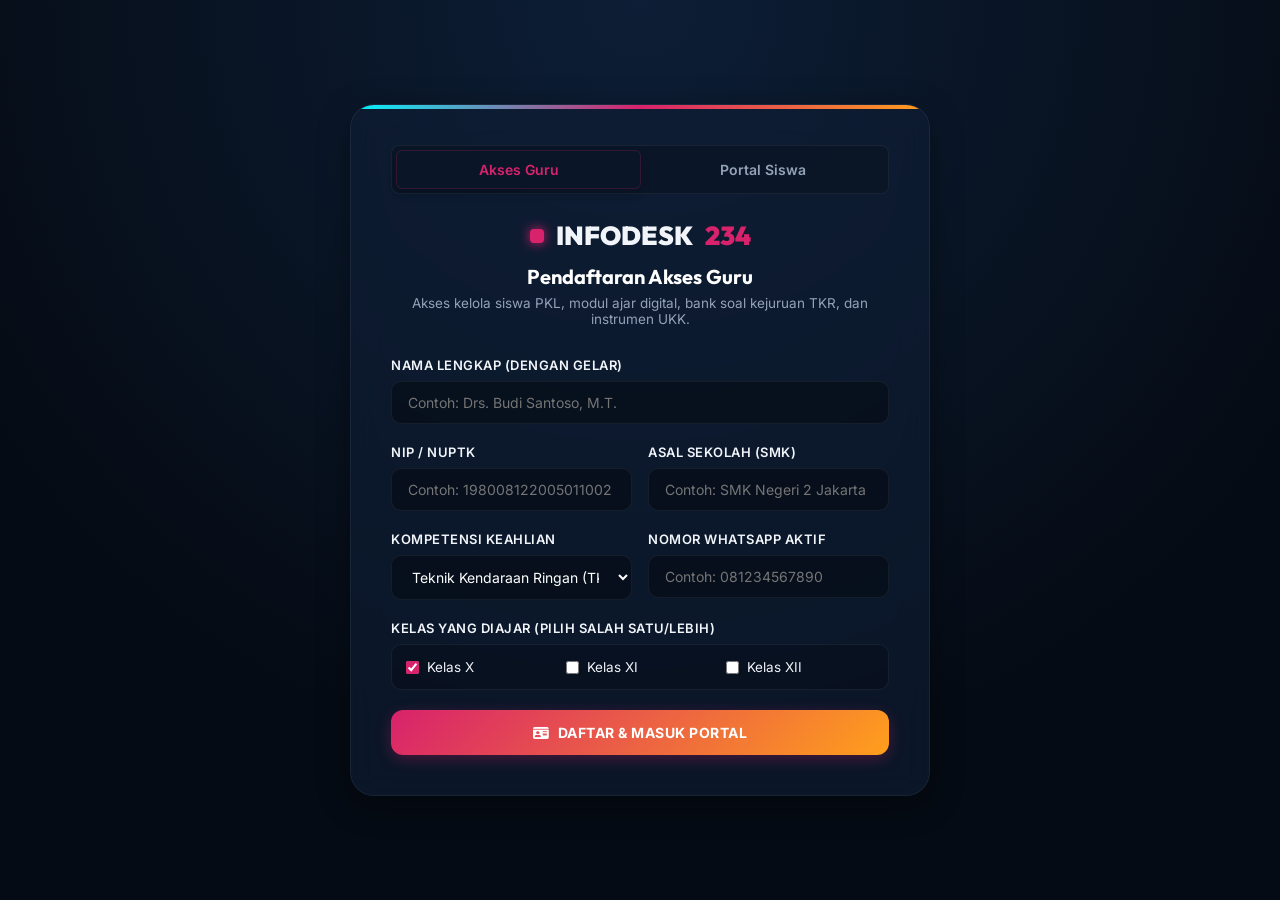
==== commit fbc61523: "Add files via upload" ====
--- a/index.html
+++ b/index.html
@@ -1,2690 +1,4224 @@
-<!DOCTYPE html>
-<html lang="id">
-<head>
-  <meta charset="UTF-8">
-  <meta name="viewport" content="width=device-width, initial-scale=1.0">
-  <title>Portal Guru | InfoDesk234 - SMK TKR & AI</title>
-  <!-- Google Fonts & Font Awesome Icons -->
-  <link href="https://fonts.googleapis.com/css2?family=Inter:wght@300;400;500;600;700&family=Plus+Jakarta+Sans:wght@400;500;600;700;800&family=Outfit:wght@500;600;700;800;900&family=JetBrains+Mono:wght@400;500;700&display=swap" rel="stylesheet">
-  <link href="https://cdnjs.cloudflare.com/ajax/libs/font-awesome/6.5.1/css/all.min.css" rel="stylesheet">
-  <style>
-    /* CSS VARIABLES & DESIGN SYSTEM */
-    :root {
-      --bg-dark: #050b14;
-      --bg-slate: #0b1528;
-      --bg-card: rgba(15, 30, 54, 0.6);
-      --border-glass: rgba(255, 255, 255, 0.06);
-      --border-glass-active: rgba(216, 34, 108, 0.3);
-      --text-light: #f1f5f9;
-      --text-muted: #94a3b8;
-      
-      --accent-ruby: #d8226c;
-      --accent-ruby-glow: rgba(216, 34, 108, 0.4);
-      --accent-cyan: #00f5ff;
-      --accent-cyan-glow: rgba(0, 245, 255, 0.4);
-      --accent-orange: #ff9f1c;
-      --accent-green: #39ff14;
-      
-      --shadow-premium: 0 8px 32px 0 rgba(0, 0, 0, 0.37);
-      --transition-smooth: all 0.3s cubic-bezier(0.4, 0, 0.2, 1);
-    }
-
-    /* GLOBAL STYLES */
-    * {
-      box-sizing: border-box;
-      margin: 0;
-      padding: 0;
-    }
-
-    body {
-      background: radial-gradient(circle at 50% 0%, #0d1e36 0%, var(--bg-dark) 70%);
-      background-attachment: fixed;
-      color: var(--text-light);
-      font-family: 'Inter', sans-serif;
-      min-height: 100vh;
-      overflow-x: hidden;
-    }
-
-    a {
-      color: inherit;
-      text-decoration: none;
-    }
-
-    button, input, select, textarea {
-      font-family: inherit;
-    }
-
-    /* SCROLLBAR */
-    ::-webkit-scrollbar {
-      width: 8px;
-      height: 8px;
-    }
-    ::-webkit-scrollbar-track {
-      background: var(--bg-dark);
-    }
-    ::-webkit-scrollbar-thumb {
-      background: var(--bg-card);
-      border-radius: 4px;
-      border: 1px solid var(--border-glass);
-    }
-    ::-webkit-scrollbar-thumb:hover {
-      background: var(--accent-ruby);
-    }
-
-    /* CONTAINER */
-    .app-container {
-      max-width: 1400px;
-      margin: 0 auto;
-      padding: 20px;
-      min-height: 100vh;
-      display: flex;
-      flex-direction: column;
-      justify-content: center;
-    }
-
-    /* ==========================================================================
-       PHASE 1: REGISTRATION / LOGIN PAGE
-       ========================================================================== */
-    .auth-page {
-      display: flex;
-      align-items: center;
-      justify-content: center;
-      padding: 40px 0;
-      min-height: 90vh;
-    }
-
-    .auth-card {
-      background: var(--bg-card);
-      backdrop-filter: blur(16px);
-      -webkit-backdrop-filter: blur(16px);
-      border: 1px solid var(--border-glass);
-      border-radius: 24px;
-      padding: 40px;
-      width: 100%;
-      max-width: 580px;
-      box-shadow: var(--shadow-premium);
-      position: relative;
-      overflow: hidden;
-    }
-
-    .auth-card::before {
-      content: '';
-      position: absolute;
-      top: 0;
-      left: 0;
-      right: 0;
-      height: 4px;
-      background: linear-gradient(90deg, var(--accent-cyan), var(--accent-ruby), var(--accent-orange));
-    }
-
-    .auth-logo {
-      display: flex;
-      align-items: center;
-      gap: 12px;
-      font-family: 'Outfit', sans-serif;
-      font-size: 26px;
-      font-weight: 900;
-      margin-bottom: 12px;
-      justify-content: center;
-    }
-
-    .auth-logo-dot {
-      width: 14px;
-      height: 14px;
-      background: var(--accent-ruby);
-      border-radius: 4px;
-      box-shadow: 0 0 12px var(--accent-ruby);
-    }
-
-    .auth-title {
-      font-family: 'Outfit', sans-serif;
-      font-size: 20px;
-      font-weight: 700;
-      text-align: center;
-      margin-bottom: 6px;
-      color: #ffffff;
-    }
-
-    .auth-subtitle {
-      font-size: 13.5px;
-      color: var(--text-muted);
-      text-align: center;
-      margin-bottom: 30px;
-    }
-
-    .form-group {
-      margin-bottom: 20px;
-    }
-
-    .form-label {
-      display: block;
-      font-size: 13px;
-      font-weight: 600;
-      margin-bottom: 8px;
-      color: var(--text-light);
-      text-transform: uppercase;
-      letter-spacing: 0.5px;
-    }
-
-    .form-control {
-      width: 100%;
-      background: rgba(5, 11, 20, 0.6);
-      border: 1px solid var(--border-glass);
-      border-radius: 10px;
-      padding: 12px 16px;
-      color: #ffffff;
-      font-size: 14px;
-      transition: var(--transition-smooth);
-    }
-
-    .form-control:focus {
-      outline: none;
-      border-color: var(--accent-cyan);
-      box-shadow: 0 0 10px var(--accent-cyan-glow);
-    }
-
-    .form-row-2 {
-      display: grid;
-      grid-template-columns: 1fr 1fr;
-      gap: 16px;
-    }
-
-    .checkbox-grid {
-      display: grid;
-      grid-template-columns: repeat(3, 1fr);
-      gap: 12px;
-      background: rgba(5, 11, 20, 0.4);
-      border: 1px solid var(--border-glass);
-      border-radius: 10px;
-      padding: 14px;
-    }
-
-    .checkbox-item {
-      display: flex;
-      align-items: center;
-      gap: 8px;
-      font-size: 13.5px;
-      cursor: pointer;
-    }
-
-    .checkbox-item input {
-      accent-color: var(--accent-ruby);
-      cursor: pointer;
-    }
-
-    .btn-auth {
-      width: 100%;
-      background: linear-gradient(135deg, var(--accent-ruby) 0%, var(--accent-orange) 100%);
-      color: #ffffff;
-      border: none;
-      padding: 14px;
-      border-radius: 12px;
-      font-size: 14px;
-      font-weight: 700;
-      text-transform: uppercase;
-      letter-spacing: 0.5px;
-      cursor: pointer;
-      box-shadow: 0 4px 15px rgba(216, 34, 108, 0.3);
-      transition: var(--transition-smooth);
-      margin-top: 10px;
-      display: flex;
-      align-items: center;
-      justify-content: center;
-      gap: 8px;
-    }
-
-    .btn-auth:hover {
-      transform: translateY(-2px);
-      box-shadow: 0 6px 20px rgba(216, 34, 108, 0.5);
-    }
-
-    .btn-auth:active {
-      transform: translateY(0);
-    }
-
-    /* Verification animation overlay */
-    .verify-overlay {
-      position: absolute;
-      inset: 0;
-      background: rgba(5, 11, 20, 0.95);
-      z-index: 10;
-      display: flex;
-      flex-direction: column;
-      align-items: center;
-      justify-content: center;
-      opacity: 0;
-      pointer-events: none;
-      transition: opacity 0.3s ease;
-    }
-
-    .verify-overlay.active {
-      opacity: 1;
-      pointer-events: auto;
-    }
-
-    .verify-spinner {
-      width: 60px;
-      height: 60px;
-      border: 4px solid var(--border-glass);
-      border-top: 4px solid var(--accent-cyan);
-      border-radius: 50%;
-      animation: spin 1s linear infinite;
-      margin-bottom: 20px;
-    }
-
-    @keyframes spin {
-      0% { transform: rotate(0deg); }
-      100% { transform: rotate(360deg); }
-    }
-
-    .verify-text {
-      font-family: 'Outfit', sans-serif;
-      font-size: 18px;
-      font-weight: 700;
-      margin-bottom: 8px;
-    }
-
-    .verify-subtext {
-      font-size: 13px;
-      color: var(--text-muted);
-      font-family: 'JetBrains Mono', monospace;
-    }
-
-    /* ==========================================================================
-       PHASE 2: TEACHER DASHBOARD LAYOUT
-       ========================================================================== */
-    .dashboard-page {
-      display: none; /* Injected by JS */
-      grid-template-columns: 280px 1fr;
-      gap: 24px;
-      min-height: 90vh;
-      animation: fadeIn 0.4s ease;
-    }
-
-    @keyframes fadeIn {
-      from { opacity: 0; transform: translateY(10px); }
-      to { opacity: 1; transform: translateY(0); }
-    }
-
-    /* SIDEBAR */
-    .sidebar {
-      background: var(--bg-card);
-      backdrop-filter: blur(16px);
-      -webkit-backdrop-filter: blur(16px);
-      border: 1px solid var(--border-glass);
-      border-radius: 20px;
-      padding: 24px;
-      display: flex;
-      flex-direction: column;
-      box-shadow: var(--shadow-premium);
-      height: fit-content;
-      position: sticky;
-      top: 20px;
-    }
-
-    .profile-card {
-      border-bottom: 1px solid var(--border-glass);
-      padding-bottom: 20px;
-      margin-bottom: 24px;
-      text-align: center;
-    }
-
-    .profile-avatar {
-      width: 70px;
-      height: 70px;
-      border-radius: 50%;
-      background: linear-gradient(135deg, var(--accent-cyan), var(--accent-ruby));
-      margin: 0 auto 12px;
-      display: flex;
-      align-items: center;
-      justify-content: center;
-      font-size: 28px;
-      color: #ffffff;
-      border: 2px solid var(--border-glass);
-      box-shadow: 0 0 15px rgba(0, 245, 255, 0.2);
-    }
-
-    .profile-name {
-      font-family: 'Outfit', sans-serif;
-      font-size: 15px;
-      font-weight: 700;
-      color: #ffffff;
-      margin-bottom: 4px;
-    }
-
-    .profile-meta {
-      font-size: 11px;
-      color: var(--text-muted);
-      font-family: 'JetBrains Mono', monospace;
-    }
-
-    .nav-menu {
-      list-style: none;
-      display: flex;
-      flex-direction: column;
-      gap: 8px;
-      flex-grow: 1;
-    }
-
-    .nav-item a {
-      display: flex;
-      align-items: center;
-      gap: 12px;
-      padding: 12px 16px;
-      border-radius: 10px;
-      font-size: 13.5px;
-      font-weight: 600;
-      color: var(--text-muted);
-      transition: var(--transition-smooth);
-      cursor: pointer;
-    }
-
-    .nav-item.active a, .nav-item a:hover {
-      background: rgba(216, 34, 108, 0.1);
-      border-left: 3px solid var(--accent-ruby);
-      color: #ffffff;
-      text-shadow: 0 0 8px rgba(216, 34, 108, 0.3);
-    }
-
-    .sidebar-footer {
-      border-top: 1px solid var(--border-glass);
-      padding-top: 16px;
-      margin-top: 24px;
-    }
-
-    .btn-logout {
-      width: 100%;
-      background: transparent;
-      border: 1px solid var(--border-glass);
-      color: var(--text-muted);
-      padding: 10px;
-      border-radius: 8px;
-      font-size: 13px;
-      font-weight: 600;
-      cursor: pointer;
-      transition: var(--transition-smooth);
-      display: flex;
-      align-items: center;
-      justify-content: center;
-      gap: 8px;
-    }
-
-    .btn-logout:hover {
-      border-color: rgba(255, 95, 87, 0.4);
-      background: rgba(255, 95, 87, 0.1);
-      color: #ff5f57;
-    }
-
-    /* MAIN CONTENT */
-    .main-content {
-      display: flex;
-      flex-direction: column;
-      gap: 24px;
-    }
-
-    /* HEADER */
-    .dashboard-header {
-      background: var(--bg-card);
-      backdrop-filter: blur(12px);
-      -webkit-backdrop-filter: blur(12px);
-      border: 1px solid var(--border-glass);
-      border-radius: 20px;
-      padding: 20px 30px;
-      display: flex;
-      align-items: center;
-      justify-content: space-between;
-      box-shadow: var(--shadow-premium);
-    }
-
-    .header-info-title {
-      font-family: 'Outfit', sans-serif;
-      font-size: 20px;
-      font-weight: 800;
-      text-transform: uppercase;
-      letter-spacing: 0.5px;
-      background: linear-gradient(135deg, var(--accent-cyan), #ffffff);
-      -webkit-background-clip: text;
-      -webkit-text-fill-color: transparent;
-    }
-
-    .header-actions {
-      display: flex;
-      gap: 12px;
-    }
-
-    .btn-action {
-      background: rgba(255, 255, 255, 0.03);
-      border: 1px solid var(--border-glass);
-      color: var(--text-light);
-      padding: 10px 16px;
-      border-radius: 8px;
-      font-size: 13px;
-      font-weight: 600;
-      cursor: pointer;
-      transition: var(--transition-smooth);
-      display: inline-flex;
-      align-items: center;
-      gap: 8px;
-    }
-
-    .btn-action:hover {
-      border-color: var(--accent-cyan);
-      background: rgba(0, 245, 255, 0.05);
-      color: var(--accent-cyan);
-    }
-
-    .btn-action.btn-primary-action {
-      background: linear-gradient(135deg, var(--accent-ruby) 0%, var(--accent-orange) 100%);
-      border: none;
-      color: #ffffff;
-    }
-
-    .btn-action.btn-primary-action:hover {
-      transform: translateY(-1px);
-      box-shadow: 0 4px 15px rgba(216, 34, 108, 0.4);
-      color: #ffffff;
-    }
-
-    /* CARD / CONTENT WRAPPERS */
-    .dashboard-tab-content {
-      display: none; /* Managed by JS */
-    }
-
-    .dashboard-tab-content.active {
-      display: block;
-    }
-
-    /* ==========================================================================
-       MODULE 1: KELOLA & MONITOR SISWA PKL
-       ========================================================================== */
-    .pkl-grid {
-      display: grid;
-      grid-template-columns: 1.2fr 0.8fr;
-      gap: 24px;
-    }
-
-    .card-panel {
-      background: var(--bg-card);
-      border: 1px solid var(--border-glass);
-      border-radius: 20px;
-      padding: 24px;
-      box-shadow: var(--shadow-premium);
-      margin-bottom: 24px;
-    }
-
-    .card-panel-title {
-      font-family: 'Outfit', sans-serif;
-      font-size: 16px;
-      font-weight: 700;
-      margin-bottom: 20px;
-      display: flex;
-      align-items: center;
-      gap: 10px;
-      color: #ffffff;
-      border-bottom: 1px solid var(--border-glass);
-      padding-bottom: 12px;
-    }
-
-    .card-panel-title i {
-      color: var(--accent-ruby);
-    }
-
-    /* PKL Table */
-    .table-responsive {
-      width: 100%;
-      overflow-x: auto;
-    }
-
-    .app-table {
-      width: 100%;
-      border-collapse: collapse;
-      text-align: left;
-      font-size: 13.5px;
-    }
-
-    .app-table th {
-      padding: 12px 16px;
-      border-bottom: 1px solid var(--border-glass);
-      color: var(--text-muted);
-      font-weight: 600;
-      text-transform: uppercase;
-      font-size: 11px;
-      letter-spacing: 0.5px;
-    }
-
-    .app-table td {
-      padding: 16px;
-      border-bottom: 1px solid var(--border-glass);
-      color: var(--text-light);
-    }
-
-    .app-table tr:hover td {
-      background: rgba(255, 255, 255, 0.02);
-    }
-
-    .status-badge {
-      display: inline-flex;
-      align-items: center;
-      gap: 6px;
-      padding: 4px 10px;
-      border-radius: 100px;
-      font-size: 11px;
-      font-weight: 700;
-      text-transform: uppercase;
-      font-family: 'JetBrains Mono', monospace;
-    }
-
-    .status-badge.active {
-      background: rgba(57, 255, 20, 0.1);
-      border: 1px solid rgba(57, 255, 20, 0.3);
-      color: var(--accent-green);
-    }
-
-    .status-badge.waiting {
-      background: rgba(255, 159, 28, 0.1);
-      border: 1px solid rgba(255, 159, 28, 0.3);
-      color: var(--accent-orange);
-    }
-
-    /* Journal Feed List */
-    .journal-list {
-      display: flex;
-      flex-direction: column;
-      gap: 16px;
-    }
-
-    .journal-card {
-      background: rgba(5, 11, 20, 0.4);
-      border: 1px solid var(--border-glass);
-      border-radius: 12px;
-      padding: 16px;
-      transition: var(--transition-smooth);
-    }
-
-    .journal-card:hover {
-      border-color: var(--border-glass-active);
-    }
-
-    .journal-header {
-      display: flex;
-      justify-content: space-between;
-      align-items: center;
-      margin-bottom: 8px;
-    }
-
-    .journal-student-name {
-      font-weight: 700;
-      color: #ffffff;
-      font-size: 14px;
-    }
-
-    .journal-date {
-      font-size: 11px;
-      color: var(--text-muted);
-      font-family: 'JetBrains Mono', monospace;
-    }
-
-    .journal-dudi {
-      font-size: 12px;
-      color: var(--accent-cyan);
-      margin-bottom: 10px;
-      font-weight: 500;
-    }
-
-    .journal-body {
-      font-size: 13px;
-      line-height: 1.5;
-      color: var(--text-light);
-      background: rgba(0, 0, 0, 0.2);
-      padding: 10px;
-      border-radius: 6px;
-      border: 1px dashed var(--border-glass);
-      margin-bottom: 12px;
-    }
-
-    .journal-actions {
-      display: flex;
-      gap: 8px;
-      justify-content: flex-end;
-    }
-
-    .btn-sm-action {
-      padding: 6px 12px;
-      font-size: 11.5px;
-      font-weight: 700;
-      border-radius: 6px;
-      cursor: pointer;
-      transition: var(--transition-smooth);
-      border: 1px solid var(--border-glass);
-      background: transparent;
-      color: var(--text-light);
-    }
-
-    .btn-sm-action.btn-approve {
-      background: rgba(57, 255, 20, 0.1);
-      border-color: rgba(57, 255, 20, 0.3);
-      color: var(--accent-green);
-    }
-
-    .btn-sm-action.btn-approve:hover {
-      background: var(--accent-green);
-      color: #000000;
-      box-shadow: 0 0 10px rgba(57, 255, 20, 0.4);
-    }
-
-    .btn-sm-action.btn-feedback:hover {
-      border-color: var(--accent-cyan);
-      background: rgba(0, 245, 255, 0.1);
-      color: var(--accent-cyan);
-    }
-
-    /* Modal / Form */
-    .form-group-grid-2 {
-      display: grid;
-      grid-template-columns: 1fr 1fr;
-      gap: 16px;
-      margin-bottom: 16px;
-    }
-
-    /* ==========================================================================
-       MODULE 2: UNDUH MODUL AJAR LENGKAP
-       ========================================================================== */
-    .module-filters {
-      display: flex;
-      gap: 12px;
-      margin-bottom: 20px;
-    }
-
-    .filter-pill {
-      padding: 8px 18px;
-      border-radius: 100px;
-      border: 1px solid var(--border-glass);
-      background: rgba(255, 255, 255, 0.02);
-      color: var(--text-muted);
-      font-size: 13px;
-      font-weight: 600;
-      cursor: pointer;
-      transition: var(--transition-smooth);
-    }
-
-    .filter-pill.active, .filter-pill:hover {
-      background: rgba(0, 245, 255, 0.1);
-      border-color: var(--accent-cyan);
-      color: var(--accent-cyan);
-    }
-
-    .modules-grid {
-      display: grid;
-      grid-template-columns: repeat(3, 1fr);
-      gap: 20px;
-    }
-
-    .module-card {
-      background: var(--bg-card);
-      border: 1px solid var(--border-glass);
-      border-radius: 16px;
-      padding: 24px;
-      display: flex;
-      flex-direction: column;
-      position: relative;
-      overflow: hidden;
-      transition: var(--transition-smooth);
-    }
-
-    .module-card:hover {
-      transform: translateY(-4px);
-      border-color: var(--accent-cyan-glow);
-      box-shadow: 0 10px 20px rgba(0, 245, 255, 0.05);
-    }
-
-    .module-card-class-badge {
-      position: absolute;
-      top: 16px;
-      right: 16px;
-      padding: 3px 10px;
-      border-radius: 100px;
-      background: rgba(255, 255, 255, 0.05);
-      border: 1px solid var(--border-glass);
-      font-size: 10.5px;
-      font-weight: 700;
-      font-family: 'JetBrains Mono', monospace;
-      color: var(--accent-orange);
-    }
-
-    .module-card-icon {
-      width: 46px;
-      height: 46px;
-      border-radius: 10px;
-      background: rgba(0, 245, 255, 0.1);
-      border: 1px solid rgba(0, 245, 255, 0.2);
-      display: flex;
-      align-items: center;
-      justify-content: center;
-      color: var(--accent-cyan);
-      font-size: 20px;
-      margin-bottom: 20px;
-    }
-
-    .module-card-title {
-      font-family: 'Outfit', sans-serif;
-      font-size: 15.5px;
-      font-weight: 700;
-      color: #ffffff;
-      margin-bottom: 8px;
-      line-height: 1.4;
-    }
-
-    .module-card-desc {
-      font-size: 12.5px;
-      color: var(--text-muted);
-      line-height: 1.5;
-      margin-bottom: 20px;
-      flex-grow: 1;
-    }
-
-    .module-card-meta {
-      display: flex;
-      justify-content: space-between;
-      align-items: center;
-      font-size: 11.5px;
-      color: var(--text-muted);
-      border-top: 1px solid var(--border-glass);
-      padding-top: 16px;
-      margin-top: auto;
-    }
-
-    .btn-download-module {
-      background: rgba(0, 245, 255, 0.08);
-      border: 1px solid rgba(0, 245, 255, 0.2);
-      color: var(--accent-cyan);
-      padding: 6px 12px;
-      border-radius: 6px;
-      font-size: 12px;
-      font-weight: 700;
-      cursor: pointer;
-      transition: var(--transition-smooth);
-      display: inline-flex;
-      align-items: center;
-      gap: 6px;
-    }
-
-    .btn-download-module:hover {
-      background: var(--accent-cyan);
-      color: #000000;
-      box-shadow: 0 0 12px var(--accent-cyan-glow);
-    }
-
-    /* Simulated Download Progress Bar */
-    .download-progress-bar {
-      position: absolute;
-      bottom: 0;
-      left: 0;
-      height: 4px;
-      background: linear-gradient(90deg, var(--accent-cyan), var(--accent-ruby));
-      width: 0%;
-      transition: width 0.1s ease;
-    }
-
-    /* ==========================================================================
-       MODULE 3: DASHBOARD MONITORING KELAS
-       ========================================================================== */
-    .analytics-stats-row {
-      display: grid;
-      grid-template-columns: repeat(4, 1fr);
-      gap: 20px;
-      margin-bottom: 24px;
-    }
-
-    .stat-mini-card {
-      background: var(--bg-card);
-      border: 1px solid var(--border-glass);
-      border-radius: 16px;
-      padding: 20px;
-      display: flex;
-      align-items: center;
-      gap: 16px;
-      box-shadow: var(--shadow-premium);
-    }
-
-    .stat-mini-icon {
-      width: 48px;
-      height: 48px;
-      border-radius: 12px;
-      display: flex;
-      align-items: center;
-      justify-content: center;
-      font-size: 20px;
-    }
-
-    .stat-mini-val {
-      font-family: 'Outfit', sans-serif;
-      font-size: 22px;
-      font-weight: 900;
-      color: #ffffff;
-      line-height: 1.2;
-    }
-
-    .stat-mini-label {
-      font-size: 12px;
-      color: var(--text-muted);
-      text-transform: uppercase;
-      font-weight: 600;
-      letter-spacing: 0.5px;
-    }
-
-    .performance-grid {
-      display: grid;
-      grid-template-columns: 1fr 1.2fr;
-      gap: 24px;
-    }
-
-    /* CSS-based bar chart */
-    .chart-container {
-      display: flex;
-      flex-direction: column;
-      gap: 14px;
-    }
-
-    .chart-row {
-      display: flex;
-      align-items: center;
-      gap: 12px;
-      font-size: 13px;
-    }
-
-    .chart-label {
-      width: 140px;
-      text-overflow: ellipsis;
-      white-space: nowrap;
-      overflow: hidden;
-      font-weight: 500;
-    }
-
-    .chart-bar-wrap {
-      flex-grow: 1;
-      background: rgba(0, 0, 0, 0.3);
-      height: 12px;
-      border-radius: 6px;
-      overflow: hidden;
-      border: 1px solid var(--border-glass);
-    }
-
-    .chart-bar-fill {
-      height: 100%;
-      border-radius: 6px;
-      transition: width 1.5s cubic-bezier(0.1, 0.8, 0.2, 1);
-    }
-
-    .chart-value {
-      width: 40px;
-      text-align: right;
-      font-weight: 700;
-      font-family: 'JetBrains Mono', monospace;
-      color: var(--accent-cyan);
-    }
-
-    /* Progress Rings / Circular progress */
-    .progress-rings-row {
-      display: flex;
-      justify-content: space-around;
-      align-items: center;
-      padding: 20px 0;
-    }
-
-    .circle-progress-card {
-      text-align: center;
-    }
-
-    .circle-svg-wrap {
-      position: relative;
-      width: 90px;
-      height: 90px;
-      margin: 0 auto 12px;
-    }
-
-    .circle-svg-bg {
-      fill: none;
-      stroke: rgba(0, 0, 0, 0.3);
-      stroke-width: 8;
-    }
-
-    .circle-svg-fill {
-      fill: none;
-      stroke-width: 8;
-      stroke-linecap: round;
-      transform: rotate(-90deg);
-      transform-origin: 50% 50%;
-      transition: stroke-dashoffset 1.5s ease;
-    }
-
-    .circle-svg-text {
-      position: absolute;
-      inset: 0;
-      display: flex;
-      align-items: center;
-      justify-content: center;
-      font-family: 'Outfit', sans-serif;
-      font-size: 18px;
-      font-weight: 800;
-      color: #ffffff;
-    }
-
-    /* ==========================================================================
-       MODULE 4: BANK SOAL & UKK
-       ========================================================================== */
-    .bank-soal-grid {
-      display: grid;
-      grid-template-columns: 1fr 1fr;
-      gap: 20px;
-    }
-
-    .resource-card {
-      background: rgba(5, 11, 20, 0.4);
-      border: 1px solid var(--border-glass);
-      border-radius: 14px;
-      padding: 20px;
-      display: flex;
-      gap: 16px;
-      align-items: flex-start;
-      transition: var(--transition-smooth);
-    }
-
-    .resource-card:hover {
-      border-color: var(--accent-orange);
-      box-shadow: 0 5px 15px rgba(255, 159, 28, 0.05);
-    }
-
-    .resource-card-icon {
-      width: 44px;
-      height: 44px;
-      border-radius: 8px;
-      background: rgba(255, 159, 28, 0.1);
-      border: 1px solid rgba(255, 159, 28, 0.2);
-      display: flex;
-      align-items: center;
-      justify-content: center;
-      color: var(--accent-orange);
-      font-size: 18px;
-      flex-shrink: 0;
-    }
-
-    .resource-card-info {
-      flex-grow: 1;
-    }
-
-    .resource-card-title {
-      font-family: 'Outfit', sans-serif;
-      font-size: 15px;
-      font-weight: 700;
-      color: #ffffff;
-      margin-bottom: 6px;
-    }
-
-    .resource-card-desc {
-      font-size: 12.5px;
-      color: var(--text-muted);
-      line-height: 1.5;
-      margin-bottom: 12px;
-    }
-
-    .resource-actions {
-      display: flex;
-      gap: 8px;
-    }
-
-    .btn-resource-action {
-      background: rgba(255, 255, 255, 0.02);
-      border: 1px solid var(--border-glass);
-      color: var(--text-light);
-      padding: 6px 12px;
-      border-radius: 6px;
-      font-size: 11.5px;
-      font-weight: 600;
-      cursor: pointer;
-      transition: var(--transition-smooth);
-    }
-
-    .btn-resource-action.btn-download {
-      background: rgba(255, 159, 28, 0.08);
-      border-color: rgba(255, 159, 28, 0.2);
-      color: var(--accent-orange);
-    }
-
-    .btn-resource-action.btn-download:hover {
-      background: var(--accent-orange);
-      color: #000000;
-      box-shadow: 0 0 10px rgba(255, 159, 28, 0.4);
-    }
-
-    .btn-resource-action.btn-preview:hover {
-      border-color: #ffffff;
-    }
-
-    /* Question Preview Overlay */
-    .preview-modal {
-      position: fixed;
-      inset: 0;
-      background: rgba(0, 0, 0, 0.8);
-      z-index: 100;
-      display: flex;
-      align-items: center;
-      justify-content: center;
-      opacity: 0;
-      pointer-events: none;
-      transition: opacity 0.3s ease;
-    }
-
-    .preview-modal.active {
-      opacity: 1;
-      pointer-events: auto;
-    }
-
-    .preview-card {
-      background: var(--bg-slate);
-      border: 1px solid var(--border-glass);
-      border-radius: 20px;
-      width: 90%;
-      max-width: 700px;
-      box-shadow: var(--shadow-premium);
-      overflow: hidden;
-      animation: zoomIn 0.3s ease;
-    }
-
-    @keyframes zoomIn {
-      from { transform: scale(0.95); opacity: 0; }
-      to { transform: scale(1); opacity: 1; }
-    }
-
-    .preview-header {
-      padding: 20px 24px;
-      background: rgba(5, 11, 20, 0.5);
-      border-bottom: 1px solid var(--border-glass);
-      display: flex;
-      justify-content: space-between;
-      align-items: center;
-    }
-
-    .preview-title {
-      font-family: 'Outfit', sans-serif;
-      font-size: 16px;
-      font-weight: 700;
-      color: #ffffff;
-    }
-
-    .preview-close {
-      background: transparent;
-      border: none;
-      color: var(--text-muted);
-      font-size: 18px;
-      cursor: pointer;
-      transition: var(--transition-smooth);
-    }
-
-    .preview-close:hover {
-      color: #ffffff;
-    }
-
-    .preview-body {
-      padding: 24px;
-      max-height: 480px;
-      overflow-y: auto;
-      font-size: 13.5px;
-      line-height: 1.6;
-    }
-
-    .preview-body pre {
-      background: rgba(0, 0, 0, 0.3);
-      padding: 14px;
-      border-radius: 8px;
-      font-family: 'JetBrains Mono', monospace;
-      font-size: 12.5px;
-      border: 1px solid var(--border-glass);
-      margin-top: 10px;
-      overflow-x: auto;
-    }
-
-    /* ==========================================================================
-       MODULE 5: DUKUNGAN PRIORITAS 24/7 (AI MOCK CHAT)
-       ========================================================================== */
-    .chat-layout {
-      height: 480px;
-      background: rgba(5, 11, 20, 0.4);
-      border: 1px solid var(--border-glass);
-      border-radius: 16px;
-      overflow: hidden;
-      display: flex;
-      flex-direction: column;
-    }
-
-    .chat-header {
-      padding: 16px 20px;
-      background: rgba(5, 11, 20, 0.7);
-      border-bottom: 1px solid var(--border-glass);
-      display: flex;
-      align-items: center;
-      gap: 12px;
-    }
-
-    .chat-avatar-status {
-      position: relative;
-    }
-
-    .chat-avatar {
-      width: 38px;
-      height: 38px;
-      border-radius: 50%;
-      background: rgba(216, 34, 108, 0.2);
-      border: 1px solid rgba(216, 34, 108, 0.4);
-      display: flex;
-      align-items: center;
-      justify-content: center;
-      color: var(--accent-ruby);
-      font-size: 16px;
-    }
-
-    .chat-status-dot {
-      position: absolute;
-      bottom: 0;
-      right: 0;
-      width: 10px;
-      height: 10px;
-      border-radius: 50%;
-      background: var(--accent-green);
-      border: 2px solid var(--bg-dark);
-      box-shadow: 0 0 6px var(--accent-green);
-    }
-
-    .chat-user-info {
-      display: flex;
-      flex-direction: column;
-    }
-
-    .chat-user-name {
-      font-size: 13.5px;
-      font-weight: 700;
-      color: #ffffff;
-    }
-
-    .chat-user-status {
-      font-size: 10.5px;
-      color: var(--accent-green);
-      font-family: 'JetBrains Mono', monospace;
-    }
-
-    .chat-body {
-      flex-grow: 1;
-      padding: 20px;
-      overflow-y: auto;
-      display: flex;
-      flex-direction: column;
-      gap: 16px;
-    }
-
-    .chat-bubble {
-      max-width: 70%;
-      padding: 12px 16px;
-      border-radius: 12px;
-      font-size: 13px;
-      line-height: 1.5;
-    }
-
-    .chat-bubble.incoming {
-      background: var(--bg-card);
-      border: 1px solid var(--border-glass);
-      color: var(--text-light);
-      align-self: flex-start;
-      border-bottom-left-radius: 2px;
-    }
-
-    .chat-bubble.outgoing {
-      background: linear-gradient(135deg, var(--accent-ruby) 0%, rgba(216, 34, 108, 0.6) 100%);
-      color: #ffffff;
-      align-self: flex-end;
-      border-bottom-right-radius: 2px;
-      box-shadow: 0 2px 10px rgba(216, 34, 108, 0.2);
-    }
-
-    .chat-time {
-      display: block;
-      font-size: 9.5px;
-      color: var(--text-muted);
-      margin-top: 4px;
-      text-align: right;
-      font-family: 'JetBrains Mono', monospace;
-    }
-
-    .chat-footer {
-      padding: 16px;
-      background: rgba(5, 11, 20, 0.5);
-      border-top: 1px solid var(--border-glass);
-      display: flex;
-      gap: 12px;
-    }
-
-    .chat-input {
-      flex-grow: 1;
-      background: rgba(0, 0, 0, 0.3);
-      border: 1px solid var(--border-glass);
-      border-radius: 8px;
-      padding: 10px 14px;
-      color: #ffffff;
-      font-size: 13.5px;
-    }
-
-    .chat-input:focus {
-      outline: none;
-      border-color: var(--accent-cyan);
-    }
-
-    .btn-send-chat {
-      background: var(--accent-ruby);
-      color: #ffffff;
-      border: none;
-      width: 40px;
-      height: 40px;
-      border-radius: 8px;
-      cursor: pointer;
-      display: flex;
-      align-items: center;
-      justify-content: center;
-      font-size: 15px;
-      transition: var(--transition-smooth);
-    }
-
-    .btn-send-chat:hover {
-      background: var(--accent-orange);
-      box-shadow: 0 0 10px rgba(255, 159, 28, 0.4);
-    }
-
-    /* WORD EXPORT HIDDEN TEMPLATES */
-    #rpp-export-template, #report-export-template {
-      display: none;
-    }
-
-    /* TOAST NOTIFICATION */
-    .toast {
-      position: fixed;
-      bottom: 24px;
-      right: -320px;
-      width: 280px;
-      background: var(--bg-card);
-      backdrop-filter: blur(12px);
-      border: 1px solid var(--accent-cyan);
-      box-shadow: 0 10px 30px rgba(0, 245, 255, 0.15);
-      border-radius: 12px;
-      padding: 16px;
-      z-index: 999;
-      transition: right 0.4s cubic-bezier(0.175, 0.885, 0.32, 1.275);
-      display: flex;
-      gap: 12px;
-      align-items: center;
-    }
-
-    .toast.active {
-      right: 24px;
-    }
-
-    .toast-icon {
-      color: var(--accent-cyan);
-      font-size: 20px;
-    }
-
-    .toast-body {
-      font-size: 12.5px;
-      line-height: 1.4;
-    }
-
-    .toast-title {
-      font-weight: 700;
-      color: #ffffff;
-      margin-bottom: 2px;
-    }
-
-    .toast-msg {
-      color: var(--text-muted);
-    }
-
-    /* RESPONSIVE DESIGN */
-    @media (max-width: 991px) {
-      .dashboard-page {
-        grid-template-columns: 1fr;
-      }
-      .sidebar {
-        position: static;
-        width: 100%;
-      }
-      .pkl-grid, .performance-grid, .bank-soal-grid {
-        grid-template-columns: 1fr;
-      }
-      .modules-grid {
-        grid-template-columns: repeat(2, 1fr);
-      }
-      .analytics-stats-row {
-        grid-template-columns: repeat(2, 1fr);
-      }
-    }
-
-    @media (max-width: 768px) {
-      .modules-grid, .analytics-stats-row {
-        grid-template-columns: 1fr;
-      }
-      .form-row-2, .form-group-grid-2 {
-        grid-template-columns: 1fr;
-      }
-      .dashboard-header {
-        flex-direction: column;
-        gap: 16px;
-        text-align: center;
-      }
-      .app-container {
-        padding: 10px;
-      }
-    }
-  </style>
-</head>
-<body>
-
-  <div class="app-container">
-
-    <!-- ==========================================================================
-         PHASE 1: REGISTRATION PAGE
-         ========================================================================== -->
-    <div class="auth-page" id="auth-section">
-      <div class="auth-card">
-        <!-- Verification overlay -->
-        <div class="verify-overlay" id="verify-overlay">
-          <div class="verify-spinner"></div>
-          <div class="verify-text">Verifikasi NUPTK Sekolah</div>
-          <div class="verify-subtext" id="verify-subtext">Mencocokkan database dapodik...</div>
-        </div>
-
-        <div class="auth-logo">
-          <span class="auth-logo-dot"></span>
-          INFODESK<span style="color: var(--accent-ruby);">234</span>
-        </div>
-        <h2 class="auth-title">Pendaftaran Akses Guru</h2>
-        <p class="auth-subtitle">Akses kelola siswa PKL, modul ajar digital, bank soal kejuruan TKR, dan instrumen UKK.</p>
-
-        <form id="auth-form" onsubmit="handleRegistration(event)">
-          <div class="form-group">
-            <label class="form-label" for="reg-name">Nama Lengkap (dengan gelar)</label>
-            <input class="form-control" type="text" id="reg-name" required placeholder="Contoh: Drs. Budi Santoso, M.T.">
-          </div>
-
-          <div class="form-row-2">
-            <div class="form-group">
-              <label class="form-label" for="reg-nuptk">NIP / NUPTK</label>
-              <input class="form-control" type="text" id="reg-nuptk" required placeholder="Contoh: 198008122005011002" pattern="\d{12,18}">
-            </div>
-            <div class="form-group">
-              <label class="form-label" for="reg-school">Asal Sekolah (SMK)</label>
-              <input class="form-control" type="text" id="reg-school" required placeholder="Contoh: SMK Negeri 2 Jakarta">
-            </div>
-          </div>
-
-          <div class="form-row-2">
-            <div class="form-group">
-              <label class="form-label" for="reg-subject">Kompetensi Keahlian</label>
-              <select class="form-control" id="reg-subject" required>
-                <option value="Teknik Kendaraan Ringan Otomotif">Teknik Kendaraan Ringan (TKR)</option>
-                <option value="Teknik Sepeda Motor">Teknik Sepeda Motor (TSM)</option>
-                <option value="Teknik Bodi Otomotif">Teknik Bodi Otomotif</option>
-                <option value="Rekayasa Perangkat Lunak kejuruan">Rekayasa Perangkat Lunak (IT)</option>
-              </select>
-            </div>
-            <div class="form-group">
-              <label class="form-label" for="reg-wa">Nomor WhatsApp Aktif</label>
-              <input class="form-control" type="tel" id="reg-wa" required placeholder="Contoh: 081234567890" pattern="08\d{8,11}">
-            </div>
-          </div>
-
-          <div class="form-group">
-            <label class="form-label">Kelas Yang Diajar (Pilih salah satu/lebih)</label>
-            <div class="checkbox-grid">
-              <label class="checkbox-item">
-                <input type="checkbox" name="class-taught" value="Kelas X" checked> Kelas X
-              </label>
-              <label class="checkbox-item">
-                <input type="checkbox" name="class-taught" value="Kelas XI"> Kelas XI
-              </label>
-              <label class="checkbox-item">
-                <input type="checkbox" name="class-taught" value="Kelas XII"> Kelas XII
-              </label>
-            </div>
-          </div>
-
-          <button class="btn-auth" type="submit">
-            <i class="fa fa-id-card"></i> Daftar &amp; Masuk Portal
-          </button>
-        </form>
-      </div>
-    </div>
-
-    <!-- ==========================================================================
-         PHASE 2: TEACHER DASHBOARD PAGE
-         ========================================================================== -->
-    <div class="dashboard-page" id="dashboard-section">
-      <!-- SIDEBAR -->
-      <aside class="sidebar">
-        <div class="profile-card">
-          <div class="profile-avatar" id="avatar-initial">G</div>
-          <h4 class="profile-name" id="teacher-profile-name">Nama Guru</h4>
-          <span class="profile-meta" id="teacher-profile-meta">NIP / NUPTK</span>
-        </div>
-
-        <ul class="nav-menu">
-          <li class="nav-item active" onclick="switchTab(this, 'tab-pkl')">
-            <a><i class="fa fa-users-gear" style="color: var(--accent-ruby);"></i> Monitor PKL</a>
-          </li>
-          <li class="nav-item" onclick="switchTab(this, 'tab-modul')">
-            <a><i class="fa fa-folder-open" style="color: var(--accent-cyan);"></i> Modul Ajar</a>
-          </li>
-          <li class="nav-item" onclick="switchTab(this, 'tab-analytics')">
-            <a><i class="fa fa-chart-line" style="color: var(--accent-green);"></i> Analitik Kelas</a>
-          </li>
-          <li class="nav-item" onclick="switchTab(this, 'tab-banksoal')">
-            <a><i class="fa fa-file-invoice" style="color: var(--accent-orange);"></i> Bank Soal &amp; UKK</a>
-          </li>
-          <li class="nav-item" onclick="switchTab(this, 'tab-support')">
-            <a><i class="fa fa-headset" style="color: #9b59ff;"></i> Bantuan 24/7</a>
-          </li>
-        </ul>
-
-        <div class="sidebar-footer">
-          <button class="btn-logout" onclick="handleLogout()">
-            <i class="fa fa-right-from-bracket"></i> Keluar Sesi
-          </button>
-        </div>
-      </aside>
-
-      <!-- MAIN CONTENT AREA -->
-      <main class="main-content">
-        <!-- TOP DASHBOARD HEADER -->
-        <header class="dashboard-header">
-          <div>
-            <h2 class="header-info-title" id="page-tab-title">Monitoring Siswa PKL</h2>
-            <p style="font-size: 12px; color: var(--text-muted); margin-top: 4px;" id="teacher-school-title">Sekolah SMK</p>
-          </div>
-          <div class="header-actions">
-            <button class="btn-action" onclick="exportDataBackup()">
-              <i class="fa fa-download"></i> Backup Data
-            </button>
-            <button class="btn-action btn-primary-action" onclick="triggerImportDialog()">
-              <i class="fa fa-upload"></i> Restore Data
-            </button>
-            <input type="file" id="import-file-selector" style="display: none;" onchange="importDataBackup(event)">
-          </div>
-        </header>
-
-        <!-- ==========================================================================
-             TAB 1: KELOLA & MONITOR SISWA PKL
-             ========================================================================== -->
-        <div class="dashboard-tab-content active" id="tab-pkl">
-          <div class="pkl-grid">
-            <!-- Left Side: Table of Placements -->
-            <div style="display: flex; flex-direction: column; gap: 24px;">
-              <div class="card-panel">
-                <div class="card-panel-title">
-                  <i class="fa fa-table-list"></i> Penempatan Siswa Magang PKL
-                </div>
-                <div class="table-responsive">
-                  <table class="app-table">
-                    <thead>
-                      <tr>
-                        <th>Siswa</th>
-                        <th>Mitra DUDI</th>
-                        <th>Status</th>
-                        <th>Penyelia Industri</th>
-                      </tr>
-                    </thead>
-                    <tbody id="pkl-students-table-body">
-                      <!-- Injected by JS -->
-                    </tbody>
-                  </table>
-                </div>
-              </div>
-
-              <!-- Form to Add Student Placement -->
-              <div class="card-panel">
-                <div class="card-panel-title">
-                  <i class="fa fa-user-plus"></i> Tambah Penempatan Siswa PKL Baru
-                </div>
-                <form id="add-student-form" onsubmit="addStudentPlacement(event)">
-                  <div class="form-group-grid-2">
-                    <div class="form-group">
-                      <label class="form-label" for="stud-name">Nama Lengkap Siswa</label>
-                      <input class="form-control" type="text" id="stud-name" required placeholder="Contoh: Muhammad Rafli">
-                    </div>
-                    <div class="form-group">
-                      <label class="form-label" for="stud-dudi">Perusahaan Mitra (DUDI)</label>
-                      <input class="form-control" type="text" id="stud-dudi" required placeholder="Contoh: Astra Daihatsu Motor">
-                    </div>
-                  </div>
-                  <div class="form-group-grid-2">
-                    <div class="form-group">
-                      <label class="form-label" for="stud-supervisor">Nama Penyelia Industri</label>
-                      <input class="form-control" type="text" id="stud-supervisor" required placeholder="Contoh: Joko Susilo (Kepala Bengkel)">
-                    </div>
-                    <div class="form-group">
-                      <label class="form-label" for="stud-status">Status Penempatan</label>
-                      <select class="form-control" id="stud-status">
-                        <option value="Aktif">Aktif Magang</option>
-                        <option value="Waiting">Menunggu Seleksi</option>
-                      </select>
-                    </div>
-                  </div>
-                  <button class="btn-auth" type="submit" style="max-width: 240px; margin-top: 0; background: linear-gradient(135deg, var(--accent-cyan) 0%, #0099cc 100%); box-shadow: 0 4px 15px rgba(0, 245, 255, 0.2);">
-                    <i class="fa fa-plus-circle"></i> Tambah Penempatan
-                  </button>
-                </form>
-              </div>
-            </div>
-
-            <!-- Right Side: Journal Feed Waiting Approval -->
-            <div>
-              <div class="card-panel" style="position: sticky; top: 20px;">
-                <div class="card-panel-title" style="display: flex; justify-content: space-between; align-items: center;">
-                  <span><i class="fa fa-clipboard-check"></i> Jurnal PKL (Butuh Verifikasi)</span>
-                  <button class="btn-action" style="padding: 4px 10px; font-size: 11px;" onclick="exportApprovedJournalsToWord()">
-                    <i class="fa fa-file-word"></i> Cetak Word
-                  </button>
-                </div>
-                <div class="journal-list" id="waiting-journals-feed">
-                  <!-- Injected by JS -->
-                </div>
-              </div>
-            </div>
-          </div>
-        </div>
-
-        <!-- ==========================================================================
-             TAB 2: UNDUH MODUL AJAR LENGKAP
-             ========================================================================== -->
-        <div class="dashboard-tab-content" id="tab-modul">
-          <div class="card-panel">
-            <div class="card-panel-title">
-              <i class="fa fa-book-open-reader"></i> Modul Ajar Kurikulum Merdeka Terintegrasi TKR &amp; AI
-            </div>
-            <div class="module-filters">
-              <button class="filter-pill active" onclick="filterModules('all', this)">Semua Modul</button>
-              <button class="filter-pill" onclick="filterModules('Kelas X', this)">Fase E (Kelas X)</button>
-              <button class="filter-pill" onclick="filterModules('Kelas XI', this)">Fase F (Kelas XI)</button>
-              <button class="filter-pill" onclick="filterModules('Kelas XII', this)">Fase F (Kelas XII)</button>
-            </div>
-
-            <div class="modules-grid" id="modules-container">
-              <!-- Injected by JS -->
-            </div>
-          </div>
-
-          <!-- RPP Generator Template -->
-          <div class="card-panel">
-            <div class="card-panel-title" style="display: flex; justify-content: space-between; align-items: center;">
-              <span><i class="fa fa-file-signature"></i> Generator RPP / Modul Ajar Instan (.doc)</span>
-              <button class="btn-action btn-primary-action" onclick="generateRPPDocx()">
-                <i class="fa fa-file-word"></i> Ekspor ke Word
-              </button>
-            </div>
-            <div class="form-group-grid-2">
-              <div class="form-group">
-                <label class="form-label" for="rpp-topic">Topik / Bahasan Pembelajaran</label>
-                <input class="form-control" type="text" id="rpp-topic" value="Penggunaan Scanner Diagnostik OBD-II pada Engine EFI Toyota">
-              </div>
-              <div class="form-group">
-                <label class="form-label" for="rpp-duration">Alokasi Waktu (JP)</label>
-                <input class="form-control" type="text" id="rpp-duration" value="6 JP x 45 Menit">
-              </div>
-            </div>
-            <div class="form-group">
-              <label class="form-label" for="rpp-activities">Langkah Kegiatan Inti (Masing-masing baris kegiatan)</label>
-              <textarea class="form-control" id="rpp-activities" rows="4">1. Guru mendemonstrasikan pemasangan konektor OBD-II pada DLC mobil Avanza.
-2. Siswa secara berkelompok membaca data stream sensor TPS, MAP, dan IAT menggunakan scanner.
-3. Siswa menginduksi troubleshooting sensor (misal melepas soket ECT) dan membaca DTC error.
-4. Siswa membuat laporan langkah pembersihan dan reset DTC ke kondisi normal.</textarea>
-            </div>
-          </div>
-        </div>
-
-        <!-- ==========================================================================
-             TAB 3: DASHBOARD MONITORING KELAS
-             ========================================================================== -->
-        <div class="dashboard-tab-content" id="tab-analytics">
-          <!-- Stats Cards -->
-          <div class="analytics-stats-row">
-            <div class="stat-mini-card">
-              <div class="stat-mini-icon" style="background: rgba(216, 34, 108, 0.1); color: var(--accent-ruby);">
-                <i class="fa fa-user-graduate"></i>
-              </div>
-              <div>
-                <div class="stat-mini-val" id="stat-total-students">0</div>
-                <div class="stat-mini-label">Total Siswa</div>
-              </div>
-            </div>
-            <div class="stat-mini-card">
-              <div class="stat-mini-icon" style="background: rgba(0, 245, 255, 0.1); color: var(--accent-cyan);">
-                <i class="fa fa-building-user"></i>
-              </div>
-              <div>
-                <div class="stat-mini-val" id="stat-pkl-students">0</div>
-                <div class="stat-mini-label">Siswa PKL Aktif</div>
-              </div>
-            </div>
-            <div class="stat-mini-card">
-              <div class="stat-mini-icon" style="background: rgba(57, 255, 20, 0.1); color: var(--accent-green);">
-                <i class="fa fa-square-check"></i>
-              </div>
-              <div>
-                <div class="stat-mini-val" id="stat-approved-journals">0</div>
-                <div class="stat-mini-label">Jurnal Disetujui</div>
-              </div>
-            </div>
-            <div class="stat-mini-card">
-              <div class="stat-mini-icon" style="background: rgba(255, 159, 28, 0.1); color: var(--accent-orange);">
-                <i class="fa fa-school-flag"></i>
-              </div>
-              <div>
-                <div class="stat-mini-val" id="stat-mitra-dudi">0</div>
-                <div class="stat-mini-label">Mitra Industri</div>
-              </div>
-            </div>
-          </div>
-
-          <!-- Charts Grid -->
-          <div class="performance-grid">
-            <div class="card-panel">
-              <div class="card-panel-title">
-                <i class="fa fa-chart-simple"></i> Perkembangan Kompetensi Kelas
-              </div>
-              <div class="chart-container" id="bar-chart-container">
-                <!-- Bar rows injected by JS -->
-              </div>
-            </div>
-
-            <div class="card-panel">
-              <div class="card-panel-title">
-                <i class="fa fa-circle-notch"></i> Rata-rata Partisipasi PKL &amp; Tugas
-              </div>
-              <div class="progress-rings-row">
-                <div class="circle-progress-card">
-                  <div class="circle-svg-wrap">
-                    <svg width="90" height="90">
-                      <circle class="circle-svg-bg" cx="45" cy="45" r="38" />
-                      <circle class="circle-svg-fill" id="circle-attendance" cx="45" cy="45" r="38" stroke="var(--accent-cyan)" stroke-dasharray="238.76" stroke-dashoffset="238.76" />
-                    </svg>
-                    <div class="circle-svg-text" id="txt-circle-attendance">0%</div>
-                  </div>
-                  <div class="stat-mini-label">Kehadiran PKL</div>
-                </div>
-
-                <div class="circle-progress-card">
-                  <div class="circle-svg-wrap">
-                    <svg width="90" height="90">
-                      <circle class="circle-svg-bg" cx="45" cy="45" r="38" />
-                      <circle class="circle-svg-fill" id="circle-module" cx="45" cy="45" r="38" stroke="var(--accent-ruby)" stroke-dasharray="238.76" stroke-dashoffset="238.76" />
-                    </svg>
-                    <div class="circle-svg-text" id="txt-circle-module">0%</div>
-                  </div>
-                  <div class="stat-mini-label">Unduhan Modul</div>
-                </div>
-              </div>
-            </div>
-          </div>
-        </div>
-
-        <!-- ==========================================================================
-             TAB 4: BANK SOAL & UKK
-             ========================================================================== -->
-        <div class="dashboard-tab-content" id="tab-banksoal">
-          <div class="card-panel">
-            <div class="card-panel-title">
-              <i class="fa fa-cubes"></i> Bank Soal Kejuruan TKR &amp; Instrumen Asesmen UKK
-            </div>
-            <div class="bank-soal-grid" id="resources-container">
-              <!-- Injected by JS -->
-            </div>
-          </div>
-        </div>
-
-        <!-- ==========================================================================
-             TAB 5: DUKUNGAN PRIORITAS 24/7 (AI MOCK CHAT)
-             ========================================================================== -->
-        <div class="dashboard-tab-content" id="tab-support">
-          <div class="card-panel">
-            <div class="card-panel-title">
-              <i class="fa fa-comment-nodes"></i> Asisten Kurikulum Merdeka AI (24/7 Priority Support)
-            </div>
-            <div class="chat-layout">
-              <div class="chat-header">
-                <div class="chat-avatar-status">
-                  <div class="chat-avatar"><i class="fa fa-robot"></i></div>
-                  <span class="chat-status-dot"></span>
-                </div>
-                <div class="chat-user-info">
-                  <span class="chat-user-name">InfoDesk AI Guru</span>
-                  <span class="chat-user-status">Online - Siap membantu RPP &amp; PKL</span>
-                </div>
-              </div>
-              
-              <div class="chat-body" id="chat-messages-container">
-                <!-- Chat bubbles injected by JS -->
-                <div class="chat-bubble incoming">
-                  Selamat datang di Asisten AI Kurikulum Merdeka InfoDesk234! Saya siap membantu menjawab pertanyaan Anda terkait pembuatan Modul Ajar, Rubrik Penilaian UKK, atau regulasi PKL Kurikulum Merdeka. Ada yang bisa saya bantu hari ini?
-                  <span class="chat-time">Baru saja</span>
-                </div>
-              </div>
-
-              <div class="chat-footer">
-                <input class="chat-input" type="text" id="chat-input-box" placeholder="Tanyakan tentang ATP, Kriteria Kelulusan, atau format monitoring PKL..." onkeydown="if(event.key === 'Enter') sendChatMessage()">
-                <button class="btn-send-chat" onclick="sendChatMessage()"><i class="fa fa-paper-plane"></i></button>
-              </div>
-            </div>
-          </div>
-        </div>
-      </main>
-    </div>
-
-    <!-- PREVIEW MODAL -->
-    <div class="preview-modal" id="preview-modal">
-      <div class="preview-card">
-        <div class="preview-header">
-          <span class="preview-title" id="preview-modal-title">Dokumen Preview</span>
-          <button class="preview-close" onclick="closePreviewModal()"><i class="fa fa-xmark"></i></button>
-        </div>
-        <div class="preview-body" id="preview-modal-body">
-          <!-- Text preview -->
-        </div>
-      </div>
-    </div>
-
-    <!-- TOAST NOTIFICATION CONTAINER -->
-    <div class="toast" id="toast-notify">
-      <i class="fa fa-circle-check toast-icon" id="toast-icon"></i>
-      <div class="toast-body">
-        <div class="toast-title" id="toast-title">Sukses</div>
-        <div class="toast-msg" id="toast-msg">Laporan monitoring berhasil diunduh.</div>
-      </div>
-    </div>
-
-    <!-- WORD EXPORT DUMMY WRAPPERS -->
-    <div id="rpp-export-template">
-      <!-- Generated RPP HTML will go here for export blob -->
-    </div>
-    <div id="report-export-template">
-      <!-- Generated Report Table HTML will go here for export blob -->
-    </div>
-
-  </div>
-
-  <script>
-    // ==========================================================================
-    // INITIAL SYSTEM DATA STATE
-    // ==========================================================================
-    const DEFAULT_STUDENTS = [
-      { id: 1, name: "Ahmad Fauzi", dudi: "Toyota Auto2000 Cilandak", status: "Aktif", supervisor: "Joko Susilo (Kepala Bengkel)" },
-      { id: 2, name: "Budi Santoso", dudi: "Honda Astra Motor Center", status: "Aktif", supervisor: "Gunawan Adi (Instruktur)" },
-      { id: 3, name: "Citra Lestari", dudi: "Nissan Indomobil MT Haryono", status: "Aktif", supervisor: "Susanti (HRD & Supervisor)" },
-      { id: 4, name: "Dedi Wijaya", dudi: "Mitsubishi Motors Slipi", status: "Waiting", supervisor: "Hariadi (Penyelia Transmisi)" },
-      { id: 5, name: "Eka Prasetya", dudi: "Bosch Car Service Fatmawati", status: "Aktif", supervisor: "Rudianto (Senior Mekanik)" }
-    ];
-
-    const DEFAULT_JOURNALS = [
-      { id: 101, studentName: "Ahmad Fauzi", dudi: "Toyota Auto2000 Cilandak", date: "2026-06-26", content: "Melakukan tune-up mesin K3-VE Avanza. Langkah meliputi pelepasan dan pembersihan busi, penyetelan celah katup, pembersihan throttle body, dan memeriksa kekencangan drive belt kipas pendingin." },
-      { id: 102, studentName: "Budi Santoso", dudi: "Honda Astra Motor Center", date: "2026-06-25", content: "Mengidentifikasi trouble kelistrikan bodi Honda Brio menggunakan Scanner Diagnostic OBD-II. Membaca kode DTC P0115 (sensor suhu air pendingin / ECT). Melakukan penelusuran kabel wiring dan pembersihan soket sensor." },
-      { id: 103, studentName: "Citra Lestari", dudi: "Nissan Indomobil MT Haryono", date: "2026-06-25", content: "Melakukan praktik perawatan sasis: langkah spooring (penyelarasan roda toe-in/toe-out) dan balancing roda depan Nissan Grand Livina menggunakan mesin balancing komputerisasi." },
-      { id: 104, studentName: "Eka Prasetya", dudi: "Bosch Car Service Fatmawati", date: "2026-06-24", content: "Mengganti komponen pad rem cakram depan Toyota Innova, membersihkan kaliper rem, mengoleskan brake grease, serta melakukan bleeding minyak rem untuk membuang udara palsu." }
-    ];
-
-    const TEACHING_MODULES = [
-      { id: 1, class: "Kelas X", code: "M.10.1", title: "Modul Ajar K3 dan Alat Ukur Otomotif", desc: "Membahas keselamatan kerja bengkel, penggunaan jangka sorong, mikrometer luar, dial indicator, dan multimeter elektronik.", size: "4.2 MB", downloads: 34 },
-      { id: 2, class: "Kelas X", code: "M.10.2", title: "Modul Ajar Gambar Teknik Proyeksi Otomotif", desc: "Membahas standard gambar proyeksi ISO, gambar potongan, proyeksi orthogonal eropa & amerika pada komponen mesin.", size: "5.8 MB", downloads: 21 },
-      { id: 3, class: "Kelas XI", code: "M.11.1", title: "Modul Sistem Engine Management & sensor EFI", desc: "Membahas sensor EFI (MAP, IAT, ECT, CKP, O2), rangkaian actuator (injector, coil), dan troubleshooting diagnosa OBD-II.", size: "8.1 MB", downloads: 56 },
-      { id: 4, class: "Kelas XI", code: "M.11.2", title: "Modul Pemrograman C++ Mikrokontroler Arduino", desc: "Dasar pemrograman logika sensor, membaca sensor analog otomotif, mengontrol motor servo/actuator via Arduino Uno.", size: "6.3 MB", downloads: 42 },
-      { id: 5, class: "Kelas XII", code: "M.12.1", title: "Modul IoT Diagnosa Kendaraan Berbasis Web", desc: "Penerapan modul ESP32 / Arduino untuk mengirimkan data diagnostik OBD-II ke dashboard web monitoring sekolah.", size: "9.2 MB", downloads: 18 },
-      { id: 6, class: "Kelas XII", code: "M.12.2", title: "Panduan Laporan Magang PKL dan Presentasi", desc: "Format standard penulisan laporan PKL siswa kejuruan, rubrik penilaian DUDI, dan panduan ujian sidang magang.", size: "3.1 MB", downloads: 27 }
-    ];
-
-    const EXAM_RESOURCES = [
-      { id: 201, title: "Instrumen UKK TKR - Paket 1 (Tune-Up EFI & Electrical)", type: "UKK Mandiri", desc: "Lembar penilaian, rubrik kompetensi siswa, serta daftar alat dan bahan untuk paket tune-up mesin EFI Avanza dan bodi kelistrikan.", file: "ukk_tkr_paket1.pdf" },
-      { id: 202, title: "Instrumen UKK TKR - Paket 2 (Wheel Alignment & Rem)", type: "UKK Mandiri", desc: "Daftar rubrik penilaian spooring, balancing roda, pemeriksaan suspensi, serta perbaikan sistem rem cakram/tromol mobil.", file: "ukk_tkr_paket2.pdf" },
-      { id: 203, title: "Bank Soal US Ujian Sekolah Kejuruan Otomotif TKR", type: "Bank Soal", desc: "Paket soal pilihan ganda (40 butir) dan esai (5 butir) kisi-kisi ujian kelulusan teori otomotif kelas XII lengkap kunci jawaban.", file: "soal_us_tkr_2026.docx" },
-      { id: 204, title: "Bank Soal Logika Pemrograman & Arduino Sensor", type: "Bank Soal", desc: "Kisi-kisi soal evaluasi akhir bab pemrograman C/C++ mikro, loop, percabangan if-else, dan konversi tegangan sensor.", file: "soal_arduino_dasar.docx" }
-    ];
-
-    // AI Chat Responses Mapping
-    const CHAT_RESPONSES = [
-      { keys: ["rpp", "modul", "atp", "kurikulum"], text: "Untuk penyusunan Modul Ajar (RPP) Kurikulum Merdeka, pastikan Anda merujuk pada Capaian Pembelajaran (CP) terbaru Keputusan Kepala BSKAP No. 032/H/2024. Modul ajar harus memuat sekurang-kurangnya: Tujuan Pembelajaran, Langkah Pembelajaran, Asesmen (Awal, Proses, Akhir), serta Media Ajar. Anda juga bisa mengunduh modul siap pakai di tab 'Modul Ajar' di atas atau memformat RPP instan menggunakan generator Word di tab tersebut!" },
-      { keys: ["pkl", "jurnal", "magang", "dudi"], text: "Sesuai Panduan Pembelajaran dan Asesmen PKL Kemendikbudristek, PKL berdurasi minimal 1 semester (di kelas XI atau XII). Penilaian PKL dilakukan oleh penyelia industri (DUDI) mencakup soft skills (karakter kerja) dan hard skills (kompetensi teknis). Laporan jurnal harian siswa wajib diverifikasi guru pamong minimal 1 kali seminggu. Anda dapat mengelola laporan ini pada tab 'Monitor PKL' dan mengekspor hasilnya langsung ke Word!" },
-      { keys: ["soal", "ukk", "asesmen", "ujian"], text: "Rubrik Uji Kompetensi Keahlian (UKK) tahun 2026 menggunakan standard BNSP. Paket 1 (Tune-Up EFI) menuntut siswa terampil memegang alat ukur dial gauge, jangka sorong, membaca wiring diagram, serta mengoperasikan multibrand scan tool OBD-II. Kriteria kelulusan minimal adalah nilai 75.0 (Cukup Kompeten). Lembar instrumen lengkap bisa diunduh di tab 'Bank Soal & UKK'." },
-      { keys: ["halo", "hai", "selamat", "tanya"], text: "Halo! Saya adalah Asisten Kurikulum AI InfoDesk234. Saya siap membantu Anda mengenai administrasi pengajaran SMK TKR, monitoring jurnal PKL, standard UKK BNSP, atau pembuatan modul ajar. Ada dokumen khusus yang ingin Anda bahas hari ini?" }
-    ];
-
-    // ==========================================================================
-    // APP INITIALIZATION & LOCAL STORAGE STATE LOAD
-    // ==========================================================================
-    let appState = {
-      teacher: null,
-      students: [],
-      journals: [],
-      approvedJournals: [],
-      modules: []
-    };
-
-    document.addEventListener("DOMContentLoaded", function() {
-      // Load from localStorage or seed defaults
-      const savedTeacher = localStorage.getItem("infodesk_teacher");
-      if (savedTeacher) {
-        appState.teacher = JSON.parse(savedTeacher);
-        
-        // Load student data
-        const savedStudents = localStorage.getItem("infodesk_students");
-        appState.students = savedStudents ? JSON.parse(savedStudents) : [...DEFAULT_STUDENTS];
-        
-        // Load journals
-        const savedJournals = localStorage.getItem("infodesk_journals");
-        appState.journals = savedJournals ? JSON.parse(savedJournals) : [...DEFAULT_JOURNALS];
-
-        // Load approved journals
-        const savedApproved = localStorage.getItem("infodesk_approved");
-        appState.approvedJournals = savedApproved ? JSON.parse(savedApproved) : [];
-        
-        appState.modules = [...TEACHING_MODULES];
-
-        // Go to dashboard
-        showDashboard();
-      } else {
-        // Show auth page
-        document.getElementById("auth-section").style.display = "flex";
-        document.getElementById("dashboard-section").style.display = "none";
-      }
-    });
-
-    // ==========================================================================
-    // REGISTRATION & AUTH LOGIC (PHASE 1)
-    // ==========================================================================
-    function handleRegistration(event) {
-      event.preventDefault();
-      
-      const name = document.getElementById("reg-name").value.trim();
-      const nuptk = document.getElementById("reg-nuptk").value.trim();
-      const school = document.getElementById("reg-school").value.trim();
-      const subject = document.getElementById("reg-subject").value;
-      const wa = document.getElementById("reg-wa").value.trim();
-      
-      // Get classes taught (checkboxes)
-      const checkedBoxes = document.querySelectorAll("input[name='class-taught']:checked");
-      const classes = Array.from(checkedBoxes).map(cb => cb.value);
-
-      if (classes.length === 0) {
-        alert("Pilih minimal satu tingkat kelas yang Anda ajar!");
-        return;
-      }
-
-      // Trigger verification overlay animation
-      const overlay = document.getElementById("verify-overlay");
-      const subtext = document.getElementById("verify-subtext");
-      overlay.classList.add("active");
-
-      // Stage 1 Verification
-      setTimeout(() => {
-        subtext.innerText = "Mengecek validasi NUPTK/NIP di database Pusat...";
-      }, 1000);
-
-      // Stage 2 Verification
-      setTimeout(() => {
-        subtext.innerText = "Sinkronisasi hak akses modul kejuruan...";
-      }, 2200);
-
-      // Complete Verification & Save State
-      setTimeout(() => {
-        overlay.classList.remove("active");
-
-        appState.teacher = {
-          name: name,
-          nuptk: nuptk,
-          school: school,
-          subject: subject,
-          wa: wa,
-          classes: classes
-        };
-
-        // Initialize lists
-        appState.students = [...DEFAULT_STUDENTS];
-        appState.journals = [...DEFAULT_JOURNALS];
-        appState.approvedJournals = [];
-        appState.modules = [...TEACHING_MODULES];
-
-        // Persist
-        localStorage.setItem("infodesk_teacher", JSON.stringify(appState.teacher));
-        localStorage.setItem("infodesk_students", JSON.stringify(appState.students));
-        localStorage.setItem("infodesk_journals", JSON.stringify(appState.journals));
-        localStorage.setItem("infodesk_approved", JSON.stringify(appState.approvedJournals));
-
-        showDashboard();
-        showToast("Registrasi Berhasil", "Selamat Datang di Portal Guru InfoDesk234.");
-      }, 3500);
-    }
-
-    function handleLogout() {
-      if (confirm("Apakah Anda yakin ingin keluar dari sesi ini? Data tersimpan lokal di browser tidak akan hilang.")) {
-        localStorage.removeItem("infodesk_teacher");
-        // Reload page to reset state cleanly
-        window.location.reload();
-      }
-    }
-
-    // Show dashboard DOM and render initial modules
-    function showDashboard() {
-      document.getElementById("auth-section").style.display = "none";
-      document.getElementById("dashboard-section").style.display = "grid";
-
-      // Render profile
-      document.getElementById("teacher-profile-name").innerText = appState.teacher.name;
-      document.getElementById("teacher-profile-meta").innerText = "NIP: " + appState.teacher.nuptk;
-      document.getElementById("teacher-school-title").innerText = appState.teacher.school + " | Kompetensi: " + appState.teacher.subject;
-      
-      // Avatar Initial
-      const initial = appState.teacher.name.replace(/^(drs|dra|ir)\.\s+/i, "").charAt(0).toUpperCase();
-      document.getElementById("avatar-initial").innerText = initial;
-
-      // Render all dashboard parts
-      renderStudentsTable();
-      renderJournalFeed();
-      renderModulesList();
-      renderResourcesList();
-      updateAnalyticsDashboard();
-    }
-
-    // ==========================================================================
-    // NAVIGATION & TAB SWITCHING
-    // ==========================================================================
-    function switchTab(navItem, tabId) {
-      // Toggle nav menu styling
-      document.querySelectorAll(".nav-item").forEach(item => item.classList.remove("active"));
-      navItem.classList.add("active");
-
-      // Toggle tab panel
-      document.querySelectorAll(".dashboard-tab-content").forEach(tab => tab.classList.remove("active"));
-      document.getElementById(tabId).classList.add("active");
-
-      // Update Page Title in header
-      const pageTitles = {
-        'tab-pkl': "Monitoring Siswa PKL",
-        'tab-modul': "Modul Ajar Kurikulum Merdeka",
-        'tab-analytics': "Dashboard Analitik Kelas",
-        'tab-banksoal': "Bank Soal &amp; UKK",
-        'tab-support': "AI Chat Bantuan 24/7"
-      };
-      document.getElementById("page-tab-title").innerHTML = pageTitles[tabId];
-
-      // Special animation trigger for charts on analytics tab
-      if (tabId === 'tab-analytics') {
-        setTimeout(animateAnalyticsProgress, 100);
-      }
-    }
-
-    // ==========================================================================
-    // MODULE 1: PKL & JOURNAL MANAGEMENT (LOGIC)
-    // ==========================================================================
-    function renderStudentsTable() {
-      const tbody = document.getElementById("pkl-students-table-body");
-      tbody.innerHTML = "";
-
-      if (appState.students.length === 0) {
-        tbody.innerHTML = "<tr><td colspan='4' style='text-align:center; color: var(--text-muted);'>Belum ada siswa terdaftar magang.</td></tr>";
-        return;
-      }
-
-      appState.students.forEach(s => {
-        const tr = document.createElement("tr");
-        
-        let statusBadge = "";
-        if (s.status === "Aktif") {
-          statusBadge = `<span class="status-badge active"><i class="fa fa-circle-play"></i> Aktif</span>`;
-        } else {
-          statusBadge = `<span class="status-badge waiting"><i class="fa fa-spinner"></i> Waiting</span>`;
-        }
-
-        tr.innerHTML = `
-          <td><strong>${s.name}</strong></td>
-          <td>${s.dudi}</td>
-          <td>${statusBadge}</td>
-          <td><span style="font-size:12px; color: var(--text-muted);">${s.supervisor}</span></td>
-        `;
-        tbody.appendChild(tr);
-      });
-    }
-
-    function addStudentPlacement(event) {
-      event.preventDefault();
-      
-      const name = document.getElementById("stud-name").value.trim();
-      const dudi = document.getElementById("stud-dudi").value.trim();
-      const supervisor = document.getElementById("stud-supervisor").value.trim();
-      const status = document.getElementById("stud-status").value;
-
-      const newId = appState.students.length > 0 ? Math.max(...appState.students.map(s => s.id)) + 1 : 1;
-      const newStudent = { id: newId, name, dudi, status, supervisor };
-
-      appState.students.push(newStudent);
-      localStorage.setItem("infodesk_students", JSON.stringify(appState.students));
-
-      // Reset form & reload
-      document.getElementById("add-student-form").reset();
-      renderStudentsTable();
-      updateAnalyticsDashboard();
-      showToast("Siswa Ditambahkan", `${name} berhasil ditempatkan di ${dudi}.`);
-    }
-
-    function renderJournalFeed() {
-      const feed = document.getElementById("waiting-journals-feed");
-      feed.innerHTML = "";
-
-      if (appState.journals.length === 0) {
-        feed.innerHTML = `
-          <div style="text-align: center; padding: 30px; color: var(--text-muted);">
-            <i class="fa fa-circle-check" style="font-size: 32px; color: var(--accent-green); margin-bottom: 12px; display: block;"></i>
-            Semua jurnal harian siswa telah selesai diverifikasi!
-          </div>
-        `;
-        return;
-      }
-
-      appState.journals.forEach(j => {
-        const div = document.createElement("div");
-        div.className = "journal-card";
-        div.innerHTML = `
-          <div class="journal-header">
-            <span class="journal-student-name">${j.studentName}</span>
-            <span class="journal-date">${j.date}</span>
-          </div>
-          <div class="journal-dudi">${j.dudi}</div>
-          <div class="journal-body">"${j.content}"</div>
-          <div class="journal-actions">
-            <button class="btn-sm-action btn-feedback" onclick="giveJournalFeedback(${j.id}, '${j.studentName}')">Beri Catatan</button>
-            <button class="btn-sm-action btn-approve" onclick="approveJournal(${j.id})"><i class="fa fa-check"></i> Setujui</button>
-          </div>
-        `;
-        feed.appendChild(div);
-      });
-    }
-
-    function approveJournal(journalId) {
-      const idx = appState.journals.findIndex(j => j.id === journalId);
-      if (idx !== -1) {
-        const approved = appState.journals.splice(idx, 1)[0];
-        
-        // Add stamp
-        approved.approvedDate = new Date().toISOString().split('T')[0];
-        approved.verifiedBy = appState.teacher.name;
-        
-        appState.approvedJournals.push(approved);
-
-        // Sync local storage
-        localStorage.setItem("infodesk_journals", JSON.stringify(appState.journals));
-        localStorage.setItem("infodesk_approved", JSON.stringify(appState.approvedJournals));
-
-        renderJournalFeed();
-        updateAnalyticsDashboard();
-        showToast("Jurnal Disetujui", `Jurnal harian milik ${approved.studentName} berhasil diverifikasi.`);
-      }
-    }
-
-    function giveJournalFeedback(journalId, studentName) {
-      const feedback = prompt(`Berikan catatan koreksi / perbaikan jurnal untuk ${studentName}:`);
-      if (feedback !== null && feedback.trim() !== "") {
-        alert(`Umpan balik berhasil dikirimkan ke siswa: "${feedback}"`);
-        showToast("Masukan Dikirim", `Masukan catatan untuk ${studentName} berhasil dikirim.`);
-      }
-    }
-
-    // ==========================================================================
-    // CETAK WORD (DOC) EXPORT LOGIC
-    // ==========================================================================
-    function exportApprovedJournalsToWord() {
-      if (appState.approvedJournals.length === 0) {
-        alert("Belum ada jurnal harian siswa yang disetujui untuk dicetak! Silakan verifikasi jurnal siswa terlebih dahulu.");
-        return;
-      }
-
-      // Generate HTML Content Table
-      let tableRowsHTML = "";
-      appState.approvedJournals.forEach((j, index) => {
-        tableRowsHTML += `
-          <tr>
-            <td style="text-align: center;">${index + 1}</td>
-            <td><b>${j.studentName}</b></td>
-            <td>${j.dudi}</td>
-            <td style="font-family: monospace;">${j.date}</td>
-            <td>${j.content}</td>
-            <td>Telah diverifikasi oleh ${j.verifiedBy} pada ${j.approvedDate}</td>
-          </tr>
-        `;
-      });
-
-      const exportContainer = document.getElementById("report-export-template");
-      exportContainer.innerHTML = `
-        <div style="font-family: Arial, sans-serif; padding: 20px;">
-          <h1 style="text-align: center; text-transform: uppercase;">LAPORAN MONITORING HARIAN SISWA PKL</h1>
-          <h3 style="text-align: center; color: #555555; margin-bottom: 25px;">Komp. Keahlian: ${appState.teacher.subject}</h3>
-          
-          <table style="width: 100%; border-collapse: collapse; margin-bottom: 20px;" border="0">
-            <tr>
-              <td style="width: 120px; font-weight: bold;">Nama Instruktur</td><td>: ${appState.teacher.name}</td>
-            </tr>
-            <tr>
-              <td style="font-weight: bold;">NIP/NUPTK</td><td>: ${appState.teacher.nuptk}</td>
-            </tr>
-            <tr>
-              <td style="font-weight: bold;">Sekolah</td><td>: ${appState.teacher.school}</td>
-            </tr>
-            <tr>
-              <td style="font-weight: bold;">Tanggal Cetak</td><td>: ${new Date().toLocaleDateString('id-ID', { weekday: 'long', year: 'numeric', month: 'long', day: 'numeric' })}</td>
-            </tr>
-          </table>
-
-          <table style="width: 100%; border-collapse: collapse;" border="1" cellpadding="6">
-            <thead>
-              <tr style="background-color: #f2f2f2; font-weight: bold;">
-                <th style="width: 30px; text-align: center;">No</th>
-                <th style="width: 140px;">Nama Siswa</th>
-                <th style="width: 140px;">Industri Mitra (DUDI)</th>
-                <th style="width: 80px;">Tanggal Kerja</th>
-                <th>Kegiatan Praktik Siswa</th>
-                <th style="width: 160px;">Status Verifikasi</th>
-              </tr>
-            </thead>
-            <tbody>
-              ${tableRowsHTML}
-            </tbody>
-          </table>
-        </div>
-      `;
-
-      // Export to Word using Blob helper
-      exportToWord("report-export-template", `Laporan_Jurnal_PKL_${appState.teacher.school.replace(/\s+/g, '_')}`);
-      showToast("Cetak Word Sukses", "Laporan Jurnal PKL berhasil diekspor sebagai dokumen Word (.doc).");
-    }
-
-    function generateRPPDocx() {
-      const topic = document.getElementById("rpp-topic").value.trim();
-      const duration = document.getElementById("rpp-duration").value.trim();
-      const activitiesText = document.getElementById("rpp-activities").value.trim();
-
-      // Format activities into list items
-      const activitiesList = activitiesText.split('\n').map(act => `<li>${act}</li>`).join('');
-
-      const exportContainer = document.getElementById("rpp-export-template");
-      exportContainer.innerHTML = `
-        <div style="font-family: Arial, sans-serif; padding: 20px;">
-          <h2 style="text-align: center; text-transform: uppercase; margin-bottom: 5px;">RENCANA PELAKSANAAN PEMBELAJARAN (RPP)</h2>
-          <h3 style="text-align: center; font-weight: normal; margin-top: 0; margin-bottom: 25px;">KURIKULUM MERDEKA - TEKNIK OTOMOTIF</h3>
-          
-          <table style="width: 100%; border-collapse: collapse; margin-bottom: 20px; border: 1px solid #000000;" border="1" cellpadding="6">
-            <tr>
-              <td style="width: 25%; font-weight: bold; background-color: #f2f2f2;">Nama Sekolah</td><td style="width: 25%;">${appState.teacher.school}</td>
-              <td style="width: 25%; font-weight: bold; background-color: #f2f2f2;">Mata Pelajaran</td><td style="width: 25%;">${appState.teacher.subject}</td>
-            </tr>
-            <tr>
-              <td style="font-weight: bold; background-color: #f2f2f2;">Penyusun / Guru</td><td>${appState.teacher.name}</td>
-              <td style="font-weight: bold; background-color: #f2f2f2;">Alokasi Waktu</td><td>${duration}</td>
-            </tr>
-            <tr>
-              <td style="font-weight: bold; background-color: #f2f2f2;">Fokus Pembelajaran</td><td colspan="3"><b>${topic}</b></td>
-            </tr>
-          </table>
-
-          <h3 style="border-bottom: 1px solid #000000; padding-bottom: 4px; text-transform: uppercase;">I. TUJUAN PEMBELAJARAN</h3>
-          <p>Setelah melakukan kegiatan pembelajaran menggunakan model Project-Based Learning, peserta didik diharapkan mampu:</p>
-          <ol>
-            <li>Memahami konsep dasar kelistrikan sirkuit dan sensor sesuai petunjuk manual manual book.</li>
-            <li>Mengoperasikan peralatan diagnosa (multimeter/scanner OBD-II) secara mandiri, aman, dan disiplin sesuai SOP keselamatan kerja.</li>
-            <li>Menganalisis data hasil penelusuran trouble diagnosa (DTC) dan melakukan tindakan korektif reset.</li>
-          </ol>
-
-          <h3 style="border-bottom: 1px solid #000000; padding-bottom: 4px; text-transform: uppercase;">II. LANGKAH-LANGKAH KEGIATAN PEMBELAJARAN</h3>
-          
-          <h4>A. Kegiatan Pendahuluan (15 Menit)</h4>
-          <ul>
-            <li>Guru membuka pelajaran dengan salam pembuka, memeriksa kehadiran peserta didik, dan menyampaikan K3 bengkel.</li>
-            <li>Apersepsi: Guru mengaitkan pembelajaran diagnosis sensor EFI dengan pentingnya teknologi AI diagnostik di era industri.</li>
-          </ul>
-
-          <h4>B. Kegiatan Inti</h4>
-          <ol>
-            ${activitiesList}
-          </ol>
-
-          <h4>C. Kegiatan Penutup (15 Menit)</h4>
-          <ul>
-            <li>Peserta didik bersama guru menyimpulkan kesimpulan pemecahan masalah kerusakan.</li>
-            <li>Guru memberikan evaluasi lisan/tertulis pendek dan menutup pelajaran dengan doa bersama.</li>
-          </ul>
-
-          <h3 style="border-bottom: 1px solid #000000; padding-bottom: 4px; text-transform: uppercase;">III. ASESMEN PEMBELAJARAN</h3>
-          <ul>
-            <li><b>Asesmen Sikap:</b> Penilaian kedisiplinan penggunaan alat pelindung diri (K3) bengkel dan tanggung jawab kelompok.</li>
-            <li><b>Asesmen Pengetahuan:</b> Lembar tes objektif diagnosa kode DTC otomotif.</li>
-            <li><b>Asesmen Keterampilan:</b> Rubrik praktik kerja penggunaan scanner dan reset sistem EFI.</li>
-          </ul>
-
-          <br/><br/>
-          <table style="width: 100%; border: none;" border="0">
-            <tr>
-              <td style="width: 50%; text-align: center;">
-                Mengetahui,<br/>
-                Kepala Sekolah SMK<br/><br/><br/><br/>
-                ( .................................................. )
-              </td>
-              <td style="width: 50%; text-align: center;">
-                Penyusun,<br/>
-                Guru Mata Pelajaran<br/><br/><br/><br/>
-                <b>${appState.teacher.name}</b><br/>
-                NIP. ${appState.teacher.nuptk}
-              </td>
-            </tr>
-          </table>
-        </div>
-      `;
-
-      // Export to Word using Blob helper
-      exportToWord("rpp-export-template", `RPP_Modul_Ajar_${topic.replace(/\s+/g, '_')}`);
-      showToast("Word RPP Sukses", "Dokumen RPP / Rencana Belajar berhasil diekspor ke Word.");
-    }
-
-    // Helper client-side doc exporter
-    function exportToWord(elementId, filename) {
-      var htmlContent = document.getElementById(elementId).innerHTML;
-      
-      var header = "<html xmlns:o='urn:schemas-microsoft-com:office:office' " +
-          "xmlns:w='urn:schemas-microsoft-com:office:word' " +
-          "xmlns='http://www.w3.org/TR/REC-html40'>" +
-          "<head><meta charset='utf-8'><title>Export Word</title>" +
-          "<style>" +
-          "body {font-family: Arial, sans-serif; font-size: 11pt; line-height: 1.5;}" +
-          "table {border-collapse: collapse; width: 100%; margin-top: 20px;}" +
-          "th, td {border: 1px solid #aaaaaa; padding: 8px; text-align: left; vertical-align: top;}" +
-          "th {background-color: #f2f2f2; font-weight: bold;}" +
-          "h1 {font-size: 18pt; font-family: Georgia, serif; color: #111111; font-weight: bold;}" +
-          "h2 {font-size: 15pt; color: #222222; font-weight: bold;}" +
-          "h3 {font-size: 12pt; color: #333333; font-weight: bold; margin-top: 15px;}" +
-          "h4 {font-size: 11pt; color: #444444; font-weight: bold; margin-top: 10px;}" +
-          "ul, ol {margin-left: 20px; padding-left: 0;}" +
-          "li {margin-bottom: 5px;}" +
-          "</style></head><body>";
-      var footer = "</body></html>";
-      var sourceHTML = header + htmlContent + footer;
-      
-      var blob = new Blob(['\ufeff' + sourceHTML], {
-        type: 'application/msword'
-      });
-      
-      var url = URL.createObjectURL(blob);
-      var fileDownload = document.createElement("a");
-      document.body.appendChild(fileDownload);
-      fileDownload.href = url;
-      fileDownload.download = filename ? filename + '.doc' : 'dokumen.doc';
-      fileDownload.click();
-      document.body.removeChild(fileDownload);
-      URL.revokeObjectURL(url);
-    }
-
-    // ==========================================================================
-    // MODULE 2: MODUL AJAR (LOGIC)
-    // ==========================================================================
-    function renderModulesList(filterClass = "all") {
-      const container = document.getElementById("modules-container");
-      container.innerHTML = "";
-
-      const filtered = filterClass === "all" 
-        ? appState.modules 
-        : appState.modules.filter(m => m.class === filterClass);
-
-      filtered.forEach(m => {
-        const div = document.createElement("div");
-        div.className = "module-card";
-        div.id = `module-card-${m.id}`;
-        
-        div.innerHTML = `
-          <span class="module-card-class-badge">${m.class}</span>
-          <div class="module-card-icon"><i class="fa fa-file-pdf"></i></div>
-          <h4 class="module-card-title">${m.title}</h4>
-          <p class="module-card-desc">${m.desc}</p>
-          <div class="module-card-meta">
-            <span>Kode: ${m.code} (${m.size})</span>
-            <button class="btn-download-module" id="btn-dl-${m.id}" onclick="triggerSimulatedDownload(${m.id}, '${m.title}')">
-              <i class="fa fa-cloud-arrow-down"></i> Unduh
-            </button>
-          </div>
-          <div class="download-progress-bar" id="progress-${m.id}"></div>
-        `;
-        container.appendChild(div);
-      });
-    }
-
-    function filterModules(filterClass, button) {
-      document.querySelectorAll(".filter-pill").forEach(p => p.classList.remove("active"));
-      button.classList.add("active");
-      renderModulesList(filterClass);
-    }
-
-    function triggerSimulatedDownload(moduleId, title) {
-      const bar = document.getElementById(`progress-${moduleId}`);
-      const btn = document.getElementById(`btn-dl-${moduleId}`);
-      if (!bar || !btn) return;
-
-      btn.disabled = true;
-      btn.innerHTML = `<i class="fa fa-spinner fa-spin"></i> Loading`;
-      
-      let width = 0;
-      const interval = setInterval(() => {
-        width += 5;
-        bar.style.width = width + "%";
-        
-        if (width >= 100) {
-          clearInterval(interval);
-          btn.innerHTML = `<i class="fa fa-circle-check" style="color:var(--accent-green);"></i> Selesai`;
-          bar.style.width = "0%";
-          
-          // Increment downloads count in state
-          const m = appState.modules.find(mod => mod.id === moduleId);
-          if (m) m.downloads++;
-          
-          updateAnalyticsDashboard();
-          showToast("Unduhan Selesai", `Modul "${title}" berhasil diunduh ke komputer.`);
-          
-          setTimeout(() => {
-            btn.disabled = false;
-            btn.innerHTML = `<i class="fa fa-cloud-arrow-down"></i> Unduh`;
-          }, 3000);
-        }
-      }, 80);
-    }
-
-    // ==========================================================================
-    // MODULE 3: ANALYTICS & STATS (LOGIC)
-    // ==========================================================================
-    function updateAnalyticsDashboard() {
-      // 1. Core counters
-      document.getElementById("stat-total-students").innerText = appState.students.length;
-      document.getElementById("stat-pkl-students").innerText = appState.students.filter(s => s.status === "Aktif").length;
-      document.getElementById("stat-approved-journals").innerText = appState.approvedJournals.length;
-      
-      // Calculate unique DUDIs
-      const uniqueDudis = new Set(appState.students.map(s => s.dudi));
-      document.getElementById("stat-mitra-dudi").innerText = uniqueDudis.size;
-
-      // 2. Class competency bar chart
-      const chartContainer = document.getElementById("bar-chart-container");
-      chartContainer.innerHTML = "";
-      
-      // Mock class topics
-      const topics = [
-        { name: "Penggunaan Alat Ukur Otomotif", pct: 88, color: "var(--accent-cyan)" },
-        { name: "Tune-up Engine Konvensional", pct: 76, color: "var(--accent-orange)" },
-        { name: "Diagnosa sensor sistem EFI", pct: 64, color: "var(--accent-ruby)" },
-        { name: "Logika Pemrograman C++", pct: 52, color: "#9b59ff" },
-        { name: "Rangkaian Kelistrikan Bodi", pct: 80, color: "var(--accent-green)" }
-      ];
-
-      topics.forEach(t => {
-        const row = document.createElement("div");
-        row.className = "chart-row";
-        row.innerHTML = `
-          <span class="chart-label">${t.name}</span>
-          <div class="chart-bar-wrap">
-            <div class="chart-bar-fill" style="width: 0%; background: ${t.color};" data-width="${t.pct}%"></div>
-          </div>
-          <span class="chart-value">${t.pct}%</span>
-        `;
-        chartContainer.appendChild(row);
-      });
-    }
-
-    function animateAnalyticsProgress() {
-      // Animate progress bars
-      document.querySelectorAll(".chart-bar-fill").forEach(bar => {
-        bar.style.width = bar.getAttribute("data-width");
-      });
-
-      // Animate circular progress rings
-      // 1. Attendance (calculate percentage based on active students)
-      const total = appState.students.length;
-      const active = appState.students.filter(s => s.status === "Aktif").length;
-      const attendancePct = total > 0 ? Math.round((active / total) * 100) : 0;
-      
-      const attendanceCircle = document.getElementById("circle-attendance");
-      const attendanceText = document.getElementById("txt-circle-attendance");
-      setCircleOffset(attendanceCircle, attendancePct);
-      attendanceText.innerText = attendancePct + "%";
-
-      // 2. Modul Downloaded Ratio
-      const totalDownloads = appState.modules.reduce((acc, m) => acc + m.downloads, 0);
-      const downloadPct = Math.min(100, Math.round((totalDownloads / 300) * 100)); // normalized to 300 scale
-      
-      const moduleCircle = document.getElementById("circle-module");
-      const moduleText = document.getElementById("txt-circle-module");
-      setCircleOffset(moduleCircle, downloadPct);
-      moduleText.innerText = downloadPct + "%";
-    }
-
-    function setCircleOffset(circleElement, percent) {
-      const radius = circleElement.r.baseVal.value;
-      const circumference = 2 * Math.PI * radius; // 238.76
-      const offset = circumference - (percent / 100) * circumference;
-      circleElement.style.strokeDashoffset = offset;
-    }
-
-    // ==========================================================================
-    // MODULE 4: BANK SOAL & UKK (LOGIC)
-    // ==========================================================================
-    function renderResourcesList() {
-      const container = document.getElementById("resources-container");
-      container.innerHTML = "";
-
-      EXAM_RESOURCES.forEach(r => {
-        const div = document.createElement("div");
-        div.className = "resource-card";
-        div.innerHTML = `
-          <div class="resource-card-icon"><i class="fa fa-file-shield"></i></div>
-          <div class="resource-card-info">
-            <h4 class="resource-card-title">${r.title}</h4>
-            <span style="font-family:'JetBrains Mono', monospace; font-size:10px; color:var(--accent-cyan); display:block; margin-bottom:6px;">Kategori: ${r.type}</span>
-            <p class="resource-card-desc">${r.desc}</p>
-            <div class="resource-actions">
-              <button class="btn-resource-action btn-preview" onclick="previewDocResource(${r.id}, '${r.title}')"><i class="fa fa-eye"></i> Preview</button>
-              <button class="btn-resource-action btn-download" onclick="downloadDocResource('${r.title}', '${r.file}')"><i class="fa fa-download"></i> Unduh</button>
-            </div>
-          </div>
-        `;
-        container.appendChild(div);
-      });
-    }
-
-    function previewDocResource(id, title) {
-      const modal = document.getElementById("preview-modal");
-      const modalTitle = document.getElementById("preview-modal-title");
-      const modalBody = document.getElementById("preview-modal-body");
-
-      modalTitle.innerText = "Preview: " + title;
-      
-      let sampleText = "";
-      if (id === 201) {
-        sampleText = `<b>INSTRUMEN PENILAIAN UJI KOMPETENSI KEAHLIAN (UKK) 2026</b><br/>
-Mata Uji: Pemeliharaan Mesin Kendaraan Ringan (TKR)<br/>
-Standard Operasional Prosedur (SOP) Uji Kompetensi:<br/><br/>
-1. Siswa wajib memakai wearpack lengkap dengan sepatu safety kerja.<br/>
-2. Melakukan pemeriksaan awal (visual) oli, radiator fluid, battery voltage.<br/>
-3. Memasang Fender Cover Set sebelum menyentuh body kendaraan.<br/>
-4. Melakukan praktik Tune-up EFI:<br/>
-   * Membaca hambatan kabel tegangan tinggi dan koil induksi.<br/>
-   * Pelepasan sensor MAP, IAT, ECT, throttle body.<br/>
-   * Membaca data list sensor EFI menggunakan Scan Tool OBD-II.<br/>
-   * Pengukuran celah busi standard (0.8 - 1.1 mm) memakai feeler gauge.<br/>
-5. Rubrik Penilaian Skala Nilai:<br/>
-   * Sangat Kompeten (90-100) : Semua langkah dikerjakan dengan cepat, aman, dan tanpa kesalahan diagnosa.<br/>
-   * Kompeten (75-89) : Langkah dikerjakan sesuai SOP, terdapat 1-2 reset DTC yang lambat.<br/>
-   * Belum Kompeten (<75) : Kesalahan mengoperasikan scanner, tidak memakai kacamata pengaman.`;
-      } else if (id === 203) {
-        sampleText = `<b>BANK SOAL EVALUASI AKHIR KEJURUAN TKR OTOMOTIF</b><br/>
-Waktu: 90 Menit | Pilihan Ganda (Contoh Soal):<br/><br/>
-<b>Soal 1:</b> Ketika melakukan pemindaian sistem injeksi dengan scan tool OBD-II, terdeteksi DTC P0115. Sensor manakah yang mengalami malfungsi?<br/>
-A. Manifold Absolute Pressure (MAP)<br/>
-B. Intake Air Temperature (IAT)<br/>
-C. Engine Coolant Temperature (ECT) [Jawaban Benar]<br/>
-D. Throttle Position Sensor (TPS)<br/><br/>
-<b>Soal 2:</b> Berapakah ukuran celah renggang katup masuk (Inlet Valve) Toyota Avanza K3-VE saat kondisi mesin dingin?<br/>
-A. 0.15 mm [Jawaban Benar]<br/>
-B. 0.25 mm<br/>
-C. 0.35 mm<br/>
-D. 0.45 mm<br/><br/>
-<b>Soal 3:</b> Protokol OBD-II manakah yang umum digunakan pada sirkuit komunikasi bus modern?<br/>
-A. ISO 9141<br/>
-B. Controller Area Network (CAN) [Jawaban Benar]<br/>
-C. KWP2000<br/>
-D. SAE J1850`;
-      } else {
-        sampleText = `<b>DOKUMEN INTEGRASI BAHAN AJAR GURU</b><br/><br/>
-Dokumen ini berisi materi ajar dan kerangka latihan kejuruan. Silakan klik tombol 'Unduh' untuk mengunduh dokumen lengkap (.pdf/.docx) ke komputer Anda secara utuh.`;
-      }
-
-      modalBody.innerHTML = sampleText;
-      modal.classList.add("active");
-    }
-
-    function closePreviewModal() {
-      document.getElementById("preview-modal").classList.remove("active");
-    }
-
-    function downloadDocResource(title, file) {
-      alert(`Simulasi Pengunduhan Berhasil!\nBerkas: "${file}"\nTelah disimpan ke direktori download.`);
-      showToast("Unduhan Berhasil", `Berkas ${title} berhasil disimpan.`);
-    }
-
-    // ==========================================================================
-    // MODULE 5: PRIORITY SUPPORT AI CHAT (LOGIC)
-    // ==========================================================================
-    function sendChatMessage() {
-      const input = document.getElementById("chat-input-box");
-      const msgText = input.value.trim();
-      if (msgText === "") return;
-
-      const container = document.getElementById("chat-messages-container");
-
-      // 1. Append User Message
-      const userBubble = document.createElement("div");
-      userBubble.className = "chat-bubble outgoing";
-      userBubble.innerHTML = `
-        ${msgText}
-        <span class="chat-time">${new Date().toLocaleTimeString('id-ID', { hour: '2-digit', minute: '2-digit' })}</span>
-      `;
-      container.appendChild(userBubble);
-      input.value = "";
-      container.scrollTop = container.scrollHeight;
-
-      // 2. Simulated AI Typing Delay
-      setTimeout(() => {
-        // Find matching response based on keywords
-        let answer = "Maaf, saya belum memahami pertanyaan Anda. Anda bisa menanyakan hal seputar: penyusunan RPP/Modul Ajar, regulasi PKL dapodik, atau instrumen Uji Kompetensi Keahlian (UKK).";
-        
-        const lowerText = msgText.toLowerCase();
-        for (let res of CHAT_RESPONSES) {
-          if (res.keys.some(k => lowerText.includes(k))) {
-            answer = res.text;
-            break;
-          }
-        }
-
-        const aiBubble = document.createElement("div");
-        aiBubble.className = "chat-bubble incoming";
-        aiBubble.innerHTML = `
-          ${answer}
-          <span class="chat-time">${new Date().toLocaleTimeString('id-ID', { hour: '2-digit', minute: '2-digit' })}</span>
-        `;
-        container.appendChild(aiBubble);
-        container.scrollTop = container.scrollHeight;
-        
-        // Notification toast
-        showToast("Pesan Baru", "Asisten AI Kurikulum membalas pesan Anda.");
-      }, 1000);
-    }
-
-    // ==========================================================================
-    // BACKUP & RESTORE DATA (JSON EXPORT/IMPORT LOGIC)
-    // ==========================================================================
-    function exportDataBackup() {
-      const dataStr = "data:text/json;charset=utf-8," + encodeURIComponent(JSON.stringify(appState, null, 2));
-      const dlAnchor = document.createElement('a');
-      dlAnchor.setAttribute("href", dataStr);
-      dlAnchor.setAttribute("download", `Backup_Portal_Guru_${appState.teacher.name.replace(/\s+/g, '_')}.json`);
-      document.body.appendChild(dlAnchor);
-      dlAnchor.click();
-      document.body.removeChild(dlAnchor);
-      showToast("Backup Berhasil", "Seluruh data portal berhasil diekspor sebagai berkas JSON.");
-    }
-
-    // Trigger Import File Dialog
-    function triggerImportDialog() {
-      document.getElementById("import-file-selector").click();
-    }
-
-    function importDataBackup(event) {
-      const file = event.target.files[0];
-      if (!file) return;
-
-      const reader = new FileReader();
-      reader.onload = function(e) {
-        try {
-          const parsed = JSON.parse(e.target.result);
-          if (parsed.teacher && parsed.students && parsed.journals) {
-            appState = parsed;
-            
-            // Persist locally
-            localStorage.setItem("infodesk_teacher", JSON.stringify(appState.teacher));
-            localStorage.setItem("infodesk_students", JSON.stringify(appState.students));
-            localStorage.setItem("infodesk_journals", JSON.stringify(appState.journals));
-            localStorage.setItem("infodesk_approved", JSON.stringify(appState.approvedJournals || []));
-
-            // Reload dashboard
-            showDashboard();
-            showToast("Restore Sukses", "Data portal berhasil dipulihkan dari berkas cadangan.");
-          } else {
-            alert("Format berkas JSON backup tidak valid atau tidak cocok!");
-          }
-        } catch (err) {
-          alert("Gagal membaca berkas backup JSON: " + err.message);
-        }
-      };
-      reader.readAsText(file);
-    }
-
-    // ==========================================================================
-    // TOAST NOTIFICATION HELPERS
-    // ==========================================================================
-    function showToast(title, message, isSuccess = true) {
-      const toast = document.getElementById("toast-notify");
-      const tTitle = document.getElementById("toast-title");
-      const tMsg = document.getElementById("toast-msg");
-      const tIcon = document.getElementById("toast-icon");
-
-      tTitle.innerText = title;
-      tMsg.innerText = message;
-      
-      if (isSuccess) {
-        tIcon.className = "fa fa-circle-check toast-icon";
-        tIcon.style.color = "var(--accent-cyan)";
-        toast.style.borderColor = "var(--accent-cyan)";
-      } else {
-        tIcon.className = "fa fa-circle-xmark toast-icon";
-        tIcon.style.color = "var(--accent-ruby)";
-        toast.style.borderColor = "var(--accent-ruby)";
-      }
-
-      toast.classList.add("active");
-
-      setTimeout(() => {
-        toast.classList.remove("active");
-      }, 4000);
-    }
-  </script>
-</body>
-</html>
+<!DOCTYPE html>
+<html lang="id">
+<head>
+  <meta charset="UTF-8">
+  <meta name="viewport" content="width=device-width, initial-scale=1.0">
+  <title>Portal Guru | InfoDesk234 - SMK TKR & AI</title>
+  <!-- Google Fonts & Font Awesome Icons -->
+  <link href="https://fonts.googleapis.com/css2?family=Inter:wght@300;400;500;600;700&family=Plus+Jakarta+Sans:wght@400;500;600;700;800&family=Outfit:wght@500;600;700;800;900&family=JetBrains+Mono:wght@400;500;700&display=swap" rel="stylesheet">
+  <link href="https://cdnjs.cloudflare.com/ajax/libs/font-awesome/6.5.1/css/all.min.css" rel="stylesheet">
+  <style>
+    /* CSS VARIABLES & DESIGN SYSTEM */
+    :root {
+      --bg-dark: #050b14;
+      --bg-slate: #0b1528;
+      --bg-card: rgba(15, 30, 54, 0.6);
+      --border-glass: rgba(255, 255, 255, 0.06);
+      --border-glass-active: rgba(216, 34, 108, 0.3);
+      --text-light: #f1f5f9;
+      --text-muted: #94a3b8;
+      
+      --accent-ruby: #d8226c;
+      --accent-ruby-glow: rgba(216, 34, 108, 0.4);
+      --accent-cyan: #00f5ff;
+      --accent-cyan-glow: rgba(0, 245, 255, 0.4);
+      --accent-orange: #ff9f1c;
+      --accent-green: #39ff14;
+      
+      --shadow-premium: 0 8px 32px 0 rgba(0, 0, 0, 0.37);
+      --transition-smooth: all 0.3s cubic-bezier(0.4, 0, 0.2, 1);
+    }
+
+    /* GLOBAL STYLES */
+    * {
+      box-sizing: border-box;
+      margin: 0;
+      padding: 0;
+    }
+
+    body {
+      background: radial-gradient(circle at 50% 0%, #0d1e36 0%, var(--bg-dark) 70%);
+      background-attachment: fixed;
+      color: var(--text-light);
+      font-family: 'Inter', sans-serif;
+      min-height: 100vh;
+      overflow-x: hidden;
+    }
+
+    a {
+      color: inherit;
+      text-decoration: none;
+    }
+
+    button, input, select, textarea {
+      font-family: inherit;
+    }
+
+    /* SCROLLBAR */
+    ::-webkit-scrollbar {
+      width: 8px;
+      height: 8px;
+    }
+    ::-webkit-scrollbar-track {
+      background: var(--bg-dark);
+    }
+    ::-webkit-scrollbar-thumb {
+      background: var(--bg-card);
+      border-radius: 4px;
+      border: 1px solid var(--border-glass);
+    }
+    ::-webkit-scrollbar-thumb:hover {
+      background: var(--accent-ruby);
+    }
+
+    /* CONTAINER */
+    .app-container {
+      max-width: 1400px;
+      margin: 0 auto;
+      padding: 20px;
+      min-height: 100vh;
+      display: flex;
+      flex-direction: column;
+      justify-content: center;
+    }
+
+    /* ==========================================================================
+       PHASE 1: REGISTRATION / LOGIN PAGE
+       ========================================================================== */
+    .auth-page {
+      display: flex;
+      align-items: center;
+      justify-content: center;
+      padding: 40px 0;
+      min-height: 90vh;
+    }
+
+    .auth-card {
+      background: var(--bg-card);
+      backdrop-filter: blur(16px);
+      -webkit-backdrop-filter: blur(16px);
+      border: 1px solid var(--border-glass);
+      border-radius: 24px;
+      padding: 40px;
+      width: 100%;
+      max-width: 580px;
+      box-shadow: var(--shadow-premium);
+      position: relative;
+      overflow: hidden;
+    }
+
+    .auth-card::before {
+      content: '';
+      position: absolute;
+      top: 0;
+      left: 0;
+      right: 0;
+      height: 4px;
+      background: linear-gradient(90deg, var(--accent-cyan), var(--accent-ruby), var(--accent-orange));
+    }
+
+    .auth-logo {
+      display: flex;
+      align-items: center;
+      gap: 12px;
+      font-family: 'Outfit', sans-serif;
+      font-size: 26px;
+      font-weight: 900;
+      margin-bottom: 12px;
+      justify-content: center;
+    }
+
+    .auth-logo-dot {
+      width: 14px;
+      height: 14px;
+      background: var(--accent-ruby);
+      border-radius: 4px;
+      box-shadow: 0 0 12px var(--accent-ruby);
+    }
+
+    .auth-title {
+      font-family: 'Outfit', sans-serif;
+      font-size: 20px;
+      font-weight: 700;
+      text-align: center;
+      margin-bottom: 6px;
+      color: #ffffff;
+    }
+
+    .auth-subtitle {
+      font-size: 13.5px;
+      color: var(--text-muted);
+      text-align: center;
+      margin-bottom: 30px;
+    }
+
+    .form-group {
+      margin-bottom: 20px;
+    }
+
+    .form-label {
+      display: block;
+      font-size: 13px;
+      font-weight: 600;
+      margin-bottom: 8px;
+      color: var(--text-light);
+      text-transform: uppercase;
+      letter-spacing: 0.5px;
+    }
+
+    .form-control {
+      width: 100%;
+      background: rgba(5, 11, 20, 0.6);
+      border: 1px solid var(--border-glass);
+      border-radius: 10px;
+      padding: 12px 16px;
+      color: #ffffff;
+      font-size: 14px;
+      transition: var(--transition-smooth);
+    }
+
+    .form-control:focus {
+      outline: none;
+      border-color: var(--accent-cyan);
+      box-shadow: 0 0 10px var(--accent-cyan-glow);
+    }
+
+    .form-row-2 {
+      display: grid;
+      grid-template-columns: 1fr 1fr;
+      gap: 16px;
+    }
+
+    .checkbox-grid {
+      display: grid;
+      grid-template-columns: repeat(3, 1fr);
+      gap: 12px;
+      background: rgba(5, 11, 20, 0.4);
+      border: 1px solid var(--border-glass);
+      border-radius: 10px;
+      padding: 14px;
+    }
+
+    .checkbox-item {
+      display: flex;
+      align-items: center;
+      gap: 8px;
+      font-size: 13.5px;
+      cursor: pointer;
+    }
+
+    .checkbox-item input {
+      accent-color: var(--accent-ruby);
+      cursor: pointer;
+    }
+
+    .btn-auth {
+      width: 100%;
+      background: linear-gradient(135deg, var(--accent-ruby) 0%, var(--accent-orange) 100%);
+      color: #ffffff;
+      border: none;
+      padding: 14px;
+      border-radius: 12px;
+      font-size: 14px;
+      font-weight: 700;
+      text-transform: uppercase;
+      letter-spacing: 0.5px;
+      cursor: pointer;
+      box-shadow: 0 4px 15px rgba(216, 34, 108, 0.3);
+      transition: var(--transition-smooth);
+      margin-top: 10px;
+      display: flex;
+      align-items: center;
+      justify-content: center;
+      gap: 8px;
+    }
+
+    .btn-auth:hover {
+      transform: translateY(-2px);
+      box-shadow: 0 6px 20px rgba(216, 34, 108, 0.5);
+    }
+
+    .btn-auth:active {
+      transform: translateY(0);
+    }
+
+    /* Verification animation overlay */
+    .verify-overlay {
+      position: absolute;
+      inset: 0;
+      background: rgba(5, 11, 20, 0.95);
+      z-index: 10;
+      display: flex;
+      flex-direction: column;
+      align-items: center;
+      justify-content: center;
+      opacity: 0;
+      pointer-events: none;
+      transition: opacity 0.3s ease;
+    }
+
+    .verify-overlay.active {
+      opacity: 1;
+      pointer-events: auto;
+    }
+
+    .verify-spinner {
+      width: 60px;
+      height: 60px;
+      border: 4px solid var(--border-glass);
+      border-top: 4px solid var(--accent-cyan);
+      border-radius: 50%;
+      animation: spin 1s linear infinite;
+      margin-bottom: 20px;
+    }
+
+    @keyframes spin {
+      0% { transform: rotate(0deg); }
+      100% { transform: rotate(360deg); }
+    }
+
+    .verify-text {
+      font-family: 'Outfit', sans-serif;
+      font-size: 18px;
+      font-weight: 700;
+      margin-bottom: 8px;
+    }
+
+    .verify-subtext {
+      font-size: 13px;
+      color: var(--text-muted);
+      font-family: 'JetBrains Mono', monospace;
+    }
+
+    /* ==========================================================================
+       PHASE 2: TEACHER DASHBOARD LAYOUT
+       ========================================================================== */
+    .dashboard-page {
+      display: none; /* Injected by JS */
+      grid-template-columns: 280px 1fr;
+      gap: 24px;
+      min-height: 90vh;
+      animation: fadeIn 0.4s ease;
+    }
+
+    @keyframes fadeIn {
+      from { opacity: 0; transform: translateY(10px); }
+      to { opacity: 1; transform: translateY(0); }
+    }
+
+    /* SIDEBAR */
+    .sidebar {
+      background: var(--bg-card);
+      backdrop-filter: blur(16px);
+      -webkit-backdrop-filter: blur(16px);
+      border: 1px solid var(--border-glass);
+      border-radius: 20px;
+      padding: 24px;
+      display: flex;
+      flex-direction: column;
+      box-shadow: var(--shadow-premium);
+      height: fit-content;
+      position: sticky;
+      top: 20px;
+    }
+
+    .profile-card {
+      border-bottom: 1px solid var(--border-glass);
+      padding-bottom: 20px;
+      margin-bottom: 24px;
+      text-align: center;
+    }
+
+    .profile-avatar {
+      width: 70px;
+      height: 70px;
+      border-radius: 50%;
+      background: linear-gradient(135deg, var(--accent-cyan), var(--accent-ruby));
+      margin: 0 auto 12px;
+      display: flex;
+      align-items: center;
+      justify-content: center;
+      font-size: 28px;
+      color: #ffffff;
+      border: 2px solid var(--border-glass);
+      box-shadow: 0 0 15px rgba(0, 245, 255, 0.2);
+    }
+
+    .profile-name {
+      font-family: 'Outfit', sans-serif;
+      font-size: 15px;
+      font-weight: 700;
+      color: #ffffff;
+      margin-bottom: 4px;
+    }
+
+    .profile-meta {
+      font-size: 11px;
+      color: var(--text-muted);
+      font-family: 'JetBrains Mono', monospace;
+    }
+
+    .nav-menu {
+      list-style: none;
+      display: flex;
+      flex-direction: column;
+      gap: 8px;
+      flex-grow: 1;
+    }
+
+    .nav-item a {
+      display: flex;
+      align-items: center;
+      gap: 12px;
+      padding: 12px 16px;
+      border-radius: 10px;
+      font-size: 13.5px;
+      font-weight: 600;
+      color: var(--text-muted);
+      transition: var(--transition-smooth);
+      cursor: pointer;
+    }
+
+    .nav-item.active a, .nav-item a:hover {
+      background: rgba(216, 34, 108, 0.1);
+      border-left: 3px solid var(--accent-ruby);
+      color: #ffffff;
+      text-shadow: 0 0 8px rgba(216, 34, 108, 0.3);
+    }
+
+    .sidebar-footer {
+      border-top: 1px solid var(--border-glass);
+      padding-top: 16px;
+      margin-top: 24px;
+    }
+
+    .btn-logout {
+      width: 100%;
+      background: transparent;
+      border: 1px solid var(--border-glass);
+      color: var(--text-muted);
+      padding: 10px;
+      border-radius: 8px;
+      font-size: 13px;
+      font-weight: 600;
+      cursor: pointer;
+      transition: var(--transition-smooth);
+      display: flex;
+      align-items: center;
+      justify-content: center;
+      gap: 8px;
+    }
+
+    .btn-logout:hover {
+      border-color: rgba(255, 95, 87, 0.4);
+      background: rgba(255, 95, 87, 0.1);
+      color: #ff5f57;
+    }
+
+    /* MAIN CONTENT */
+    .main-content {
+      display: flex;
+      flex-direction: column;
+      gap: 24px;
+    }
+
+    /* HEADER */
+    .dashboard-header {
+      background: var(--bg-card);
+      backdrop-filter: blur(12px);
+      -webkit-backdrop-filter: blur(12px);
+      border: 1px solid var(--border-glass);
+      border-radius: 20px;
+      padding: 20px 30px;
+      display: flex;
+      align-items: center;
+      justify-content: space-between;
+      box-shadow: var(--shadow-premium);
+    }
+
+    .header-info-title {
+      font-family: 'Outfit', sans-serif;
+      font-size: 20px;
+      font-weight: 800;
+      text-transform: uppercase;
+      letter-spacing: 0.5px;
+      background: linear-gradient(135deg, var(--accent-cyan), #ffffff);
+      -webkit-background-clip: text;
+      -webkit-text-fill-color: transparent;
+    }
+
+    .header-actions {
+      display: flex;
+      gap: 12px;
+    }
+
+    .btn-action {
+      background: rgba(255, 255, 255, 0.03);
+      border: 1px solid var(--border-glass);
+      color: var(--text-light);
+      padding: 10px 16px;
+      border-radius: 8px;
+      font-size: 13px;
+      font-weight: 600;
+      cursor: pointer;
+      transition: var(--transition-smooth);
+      display: inline-flex;
+      align-items: center;
+      gap: 8px;
+    }
+
+    .btn-action:hover {
+      border-color: var(--accent-cyan);
+      background: rgba(0, 245, 255, 0.05);
+      color: var(--accent-cyan);
+    }
+
+    .btn-action.btn-primary-action {
+      background: linear-gradient(135deg, var(--accent-ruby) 0%, var(--accent-orange) 100%);
+      border: none;
+      color: #ffffff;
+    }
+
+    .btn-action.btn-primary-action:hover {
+      transform: translateY(-1px);
+      box-shadow: 0 4px 15px rgba(216, 34, 108, 0.4);
+      color: #ffffff;
+    }
+
+    /* CARD / CONTENT WRAPPERS */
+    .dashboard-tab-content {
+      display: none; /* Managed by JS */
+    }
+
+    .dashboard-tab-content.active {
+      display: block;
+    }
+
+    /* ==========================================================================
+       MODULE 1: KELOLA & MONITOR SISWA PKL
+       ========================================================================== */
+    .pkl-grid {
+      display: grid;
+      grid-template-columns: 1.2fr 0.8fr;
+      gap: 24px;
+    }
+
+    .card-panel {
+      background: var(--bg-card);
+      border: 1px solid var(--border-glass);
+      border-radius: 20px;
+      padding: 24px;
+      box-shadow: var(--shadow-premium);
+      margin-bottom: 24px;
+    }
+
+    .card-panel-title {
+      font-family: 'Outfit', sans-serif;
+      font-size: 16px;
+      font-weight: 700;
+      margin-bottom: 20px;
+      display: flex;
+      align-items: center;
+      gap: 10px;
+      color: #ffffff;
+      border-bottom: 1px solid var(--border-glass);
+      padding-bottom: 12px;
+    }
+
+    .card-panel-title i {
+      color: var(--accent-ruby);
+    }
+
+    /* PKL Table */
+    .table-responsive {
+      width: 100%;
+      overflow-x: auto;
+    }
+
+    .app-table {
+      width: 100%;
+      border-collapse: collapse;
+      text-align: left;
+      font-size: 13.5px;
+    }
+
+    .app-table th {
+      padding: 12px 16px;
+      border-bottom: 1px solid var(--border-glass);
+      color: var(--text-muted);
+      font-weight: 600;
+      text-transform: uppercase;
+      font-size: 11px;
+      letter-spacing: 0.5px;
+    }
+
+    .app-table td {
+      padding: 16px;
+      border-bottom: 1px solid var(--border-glass);
+      color: var(--text-light);
+    }
+
+    .app-table tr:hover td {
+      background: rgba(255, 255, 255, 0.02);
+    }
+
+    .status-badge {
+      display: inline-flex;
+      align-items: center;
+      gap: 6px;
+      padding: 4px 10px;
+      border-radius: 100px;
+      font-size: 11px;
+      font-weight: 700;
+      text-transform: uppercase;
+      font-family: 'JetBrains Mono', monospace;
+    }
+
+    .status-badge.active {
+      background: rgba(57, 255, 20, 0.1);
+      border: 1px solid rgba(57, 255, 20, 0.3);
+      color: var(--accent-green);
+    }
+
+    .status-badge.waiting {
+      background: rgba(255, 159, 28, 0.1);
+      border: 1px solid rgba(255, 159, 28, 0.3);
+      color: var(--accent-orange);
+    }
+
+    /* Journal Feed List */
+    .journal-list {
+      display: flex;
+      flex-direction: column;
+      gap: 16px;
+    }
+
+    .journal-card {
+      background: rgba(5, 11, 20, 0.4);
+      border: 1px solid var(--border-glass);
+      border-radius: 12px;
+      padding: 16px;
+      transition: var(--transition-smooth);
+    }
+
+    .journal-card:hover {
+      border-color: var(--border-glass-active);
+    }
+
+    .journal-header {
+      display: flex;
+      justify-content: space-between;
+      align-items: center;
+      margin-bottom: 8px;
+    }
+
+    .journal-student-name {
+      font-weight: 700;
+      color: #ffffff;
+      font-size: 14px;
+    }
+
+    .journal-date {
+      font-size: 11px;
+      color: var(--text-muted);
+      font-family: 'JetBrains Mono', monospace;
+    }
+
+    .journal-dudi {
+      font-size: 12px;
+      color: var(--accent-cyan);
+      margin-bottom: 10px;
+      font-weight: 500;
+    }
+
+    .journal-body {
+      font-size: 13px;
+      line-height: 1.5;
+      color: var(--text-light);
+      background: rgba(0, 0, 0, 0.2);
+      padding: 10px;
+      border-radius: 6px;
+      border: 1px dashed var(--border-glass);
+      margin-bottom: 12px;
+    }
+
+    .journal-actions {
+      display: flex;
+      gap: 8px;
+      justify-content: flex-end;
+    }
+
+    .btn-sm-action {
+      padding: 6px 12px;
+      font-size: 11.5px;
+      font-weight: 700;
+      border-radius: 6px;
+      cursor: pointer;
+      transition: var(--transition-smooth);
+      border: 1px solid var(--border-glass);
+      background: transparent;
+      color: var(--text-light);
+    }
+
+    .btn-sm-action.btn-approve {
+      background: rgba(57, 255, 20, 0.1);
+      border-color: rgba(57, 255, 20, 0.3);
+      color: var(--accent-green);
+    }
+
+    .btn-sm-action.btn-approve:hover {
+      background: var(--accent-green);
+      color: #000000;
+      box-shadow: 0 0 10px rgba(57, 255, 20, 0.4);
+    }
+
+    .btn-sm-action.btn-feedback:hover {
+      border-color: var(--accent-cyan);
+      background: rgba(0, 245, 255, 0.1);
+      color: var(--accent-cyan);
+    }
+
+    /* Modal / Form */
+    .form-group-grid-2 {
+      display: grid;
+      grid-template-columns: 1fr 1fr;
+      gap: 16px;
+      margin-bottom: 16px;
+    }
+
+    /* ==========================================================================
+       MODULE 2: UNDUH MODUL AJAR LENGKAP
+       ========================================================================== */
+    .module-filters {
+      display: flex;
+      gap: 12px;
+      margin-bottom: 20px;
+    }
+
+    .filter-pill {
+      padding: 8px 18px;
+      border-radius: 100px;
+      border: 1px solid var(--border-glass);
+      background: rgba(255, 255, 255, 0.02);
+      color: var(--text-muted);
+      font-size: 13px;
+      font-weight: 600;
+      cursor: pointer;
+      transition: var(--transition-smooth);
+    }
+
+    .filter-pill.active, .filter-pill:hover {
+      background: rgba(0, 245, 255, 0.1);
+      border-color: var(--accent-cyan);
+      color: var(--accent-cyan);
+    }
+
+    .modules-grid {
+      display: grid;
+      grid-template-columns: repeat(3, 1fr);
+      gap: 20px;
+    }
+
+    .module-card {
+      background: var(--bg-card);
+      border: 1px solid var(--border-glass);
+      border-radius: 16px;
+      padding: 24px;
+      display: flex;
+      flex-direction: column;
+      position: relative;
+      overflow: hidden;
+      transition: var(--transition-smooth);
+    }
+
+    .module-card:hover {
+      transform: translateY(-4px);
+      border-color: var(--accent-cyan-glow);
+      box-shadow: 0 10px 20px rgba(0, 245, 255, 0.05);
+    }
+
+    .module-card-class-badge {
+      position: absolute;
+      top: 16px;
+      right: 16px;
+      padding: 3px 10px;
+      border-radius: 100px;
+      background: rgba(255, 255, 255, 0.05);
+      border: 1px solid var(--border-glass);
+      font-size: 10.5px;
+      font-weight: 700;
+      font-family: 'JetBrains Mono', monospace;
+      color: var(--accent-orange);
+    }
+
+    .module-card-icon {
+      width: 46px;
+      height: 46px;
+      border-radius: 10px;
+      background: rgba(0, 245, 255, 0.1);
+      border: 1px solid rgba(0, 245, 255, 0.2);
+      display: flex;
+      align-items: center;
+      justify-content: center;
+      color: var(--accent-cyan);
+      font-size: 20px;
+      margin-bottom: 20px;
+    }
+
+    .module-card-title {
+      font-family: 'Outfit', sans-serif;
+      font-size: 15.5px;
+      font-weight: 700;
+      color: #ffffff;
+      margin-bottom: 8px;
+      line-height: 1.4;
+    }
+
+    .module-card-desc {
+      font-size: 12.5px;
+      color: var(--text-muted);
+      line-height: 1.5;
+      margin-bottom: 20px;
+      flex-grow: 1;
+    }
+
+    .module-card-meta {
+      display: flex;
+      justify-content: space-between;
+      align-items: center;
+      font-size: 11.5px;
+      color: var(--text-muted);
+      border-top: 1px solid var(--border-glass);
+      padding-top: 16px;
+      margin-top: auto;
+    }
+
+    .btn-download-module {
+      background: rgba(0, 245, 255, 0.08);
+      border: 1px solid rgba(0, 245, 255, 0.2);
+      color: var(--accent-cyan);
+      padding: 6px 12px;
+      border-radius: 6px;
+      font-size: 12px;
+      font-weight: 700;
+      cursor: pointer;
+      transition: var(--transition-smooth);
+      display: inline-flex;
+      align-items: center;
+      gap: 6px;
+    }
+
+    .btn-download-module:hover {
+      background: var(--accent-cyan);
+      color: #000000;
+      box-shadow: 0 0 12px var(--accent-cyan-glow);
+    }
+
+    /* Simulated Download Progress Bar */
+    .download-progress-bar {
+      position: absolute;
+      bottom: 0;
+      left: 0;
+      height: 4px;
+      background: linear-gradient(90deg, var(--accent-cyan), var(--accent-ruby));
+      width: 0%;
+      transition: width 0.1s ease;
+    }
+
+    /* ==========================================================================
+       MODULE 3: DASHBOARD MONITORING KELAS
+       ========================================================================== */
+    .analytics-stats-row {
+      display: grid;
+      grid-template-columns: repeat(4, 1fr);
+      gap: 20px;
+      margin-bottom: 24px;
+    }
+
+    .stat-mini-card {
+      background: var(--bg-card);
+      border: 1px solid var(--border-glass);
+      border-radius: 16px;
+      padding: 20px;
+      display: flex;
+      align-items: center;
+      gap: 16px;
+      box-shadow: var(--shadow-premium);
+    }
+
+    .stat-mini-icon {
+      width: 48px;
+      height: 48px;
+      border-radius: 12px;
+      display: flex;
+      align-items: center;
+      justify-content: center;
+      font-size: 20px;
+    }
+
+    .stat-mini-val {
+      font-family: 'Outfit', sans-serif;
+      font-size: 22px;
+      font-weight: 900;
+      color: #ffffff;
+      line-height: 1.2;
+    }
+
+    .stat-mini-label {
+      font-size: 12px;
+      color: var(--text-muted);
+      text-transform: uppercase;
+      font-weight: 600;
+      letter-spacing: 0.5px;
+    }
+
+    .performance-grid {
+      display: grid;
+      grid-template-columns: 1fr 1.2fr;
+      gap: 24px;
+    }
+
+    /* CSS-based bar chart */
+    .chart-container {
+      display: flex;
+      flex-direction: column;
+      gap: 14px;
+    }
+
+    .chart-row {
+      display: flex;
+      align-items: center;
+      gap: 12px;
+      font-size: 13px;
+    }
+
+    .chart-label {
+      width: 140px;
+      text-overflow: ellipsis;
+      white-space: nowrap;
+      overflow: hidden;
+      font-weight: 500;
+    }
+
+    .chart-bar-wrap {
+      flex-grow: 1;
+      background: rgba(0, 0, 0, 0.3);
+      height: 12px;
+      border-radius: 6px;
+      overflow: hidden;
+      border: 1px solid var(--border-glass);
+    }
+
+    .chart-bar-fill {
+      height: 100%;
+      border-radius: 6px;
+      transition: width 1.5s cubic-bezier(0.1, 0.8, 0.2, 1);
+    }
+
+    .chart-value {
+      width: 40px;
+      text-align: right;
+      font-weight: 700;
+      font-family: 'JetBrains Mono', monospace;
+      color: var(--accent-cyan);
+    }
+
+    /* Progress Rings / Circular progress */
+    .progress-rings-row {
+      display: flex;
+      justify-content: space-around;
+      align-items: center;
+      padding: 20px 0;
+    }
+
+    .circle-progress-card {
+      text-align: center;
+    }
+
+    .circle-svg-wrap {
+      position: relative;
+      width: 90px;
+      height: 90px;
+      margin: 0 auto 12px;
+    }
+
+    .circle-svg-bg {
+      fill: none;
+      stroke: rgba(0, 0, 0, 0.3);
+      stroke-width: 8;
+    }
+
+    .circle-svg-fill {
+      fill: none;
+      stroke-width: 8;
+      stroke-linecap: round;
+      transform: rotate(-90deg);
+      transform-origin: 50% 50%;
+      transition: stroke-dashoffset 1.5s ease;
+    }
+
+    .circle-svg-text {
+      position: absolute;
+      inset: 0;
+      display: flex;
+      align-items: center;
+      justify-content: center;
+      font-family: 'Outfit', sans-serif;
+      font-size: 18px;
+      font-weight: 800;
+      color: #ffffff;
+    }
+
+    /* ==========================================================================
+       MODULE 4: BANK SOAL & UKK
+       ========================================================================== */
+    .bank-soal-grid {
+      display: grid;
+      grid-template-columns: 1fr 1fr;
+      gap: 20px;
+    }
+
+    .resource-card {
+      background: rgba(5, 11, 20, 0.4);
+      border: 1px solid var(--border-glass);
+      border-radius: 14px;
+      padding: 20px;
+      display: flex;
+      gap: 16px;
+      align-items: flex-start;
+      transition: var(--transition-smooth);
+    }
+
+    .resource-card:hover {
+      border-color: var(--accent-orange);
+      box-shadow: 0 5px 15px rgba(255, 159, 28, 0.05);
+    }
+
+    .resource-card-icon {
+      width: 44px;
+      height: 44px;
+      border-radius: 8px;
+      background: rgba(255, 159, 28, 0.1);
+      border: 1px solid rgba(255, 159, 28, 0.2);
+      display: flex;
+      align-items: center;
+      justify-content: center;
+      color: var(--accent-orange);
+      font-size: 18px;
+      flex-shrink: 0;
+    }
+
+    .resource-card-info {
+      flex-grow: 1;
+    }
+
+    .resource-card-title {
+      font-family: 'Outfit', sans-serif;
+      font-size: 15px;
+      font-weight: 700;
+      color: #ffffff;
+      margin-bottom: 6px;
+    }
+
+    .resource-card-desc {
+      font-size: 12.5px;
+      color: var(--text-muted);
+      line-height: 1.5;
+      margin-bottom: 12px;
+    }
+
+    .resource-actions {
+      display: flex;
+      gap: 8px;
+    }
+
+    .btn-resource-action {
+      background: rgba(255, 255, 255, 0.02);
+      border: 1px solid var(--border-glass);
+      color: var(--text-light);
+      padding: 6px 12px;
+      border-radius: 6px;
+      font-size: 11.5px;
+      font-weight: 600;
+      cursor: pointer;
+      transition: var(--transition-smooth);
+    }
+
+    .btn-resource-action.btn-download {
+      background: rgba(255, 159, 28, 0.08);
+      border-color: rgba(255, 159, 28, 0.2);
+      color: var(--accent-orange);
+    }
+
+    .btn-resource-action.btn-download:hover {
+      background: var(--accent-orange);
+      color: #000000;
+      box-shadow: 0 0 10px rgba(255, 159, 28, 0.4);
+    }
+
+    .btn-resource-action.btn-preview:hover {
+      border-color: #ffffff;
+    }
+
+    /* Question Preview Overlay */
+    .preview-modal {
+      position: fixed;
+      inset: 0;
+      background: rgba(0, 0, 0, 0.8);
+      z-index: 100;
+      display: flex;
+      align-items: center;
+      justify-content: center;
+      opacity: 0;
+      pointer-events: none;
+      transition: opacity 0.3s ease;
+    }
+
+    .preview-modal.active {
+      opacity: 1;
+      pointer-events: auto;
+    }
+
+    .preview-card {
+      background: var(--bg-slate);
+      border: 1px solid var(--border-glass);
+      border-radius: 20px;
+      width: 90%;
+      max-width: 700px;
+      box-shadow: var(--shadow-premium);
+      overflow: hidden;
+      animation: zoomIn 0.3s ease;
+    }
+
+    @keyframes zoomIn {
+      from { transform: scale(0.95); opacity: 0; }
+      to { transform: scale(1); opacity: 1; }
+    }
+
+    .preview-header {
+      padding: 20px 24px;
+      background: rgba(5, 11, 20, 0.5);
+      border-bottom: 1px solid var(--border-glass);
+      display: flex;
+      justify-content: space-between;
+      align-items: center;
+    }
+
+    .preview-title {
+      font-family: 'Outfit', sans-serif;
+      font-size: 16px;
+      font-weight: 700;
+      color: #ffffff;
+    }
+
+    .preview-close {
+      background: transparent;
+      border: none;
+      color: var(--text-muted);
+      font-size: 18px;
+      cursor: pointer;
+      transition: var(--transition-smooth);
+    }
+
+    .preview-close:hover {
+      color: #ffffff;
+    }
+
+    .preview-body {
+      padding: 24px;
+      max-height: 480px;
+      overflow-y: auto;
+      font-size: 13.5px;
+      line-height: 1.6;
+    }
+
+    .preview-body pre {
+      background: rgba(0, 0, 0, 0.3);
+      padding: 14px;
+      border-radius: 8px;
+      font-family: 'JetBrains Mono', monospace;
+      font-size: 12.5px;
+      border: 1px solid var(--border-glass);
+      margin-top: 10px;
+      overflow-x: auto;
+    }
+
+    /* ==========================================================================
+       MODULE 5: DUKUNGAN PRIORITAS 24/7 (AI MOCK CHAT)
+       ========================================================================== */
+    .chat-layout {
+      height: 480px;
+      background: rgba(5, 11, 20, 0.4);
+      border: 1px solid var(--border-glass);
+      border-radius: 16px;
+      overflow: hidden;
+      display: flex;
+      flex-direction: column;
+    }
+
+    .chat-header {
+      padding: 16px 20px;
+      background: rgba(5, 11, 20, 0.7);
+      border-bottom: 1px solid var(--border-glass);
+      display: flex;
+      align-items: center;
+      gap: 12px;
+    }
+
+    .chat-avatar-status {
+      position: relative;
+    }
+
+    .chat-avatar {
+      width: 38px;
+      height: 38px;
+      border-radius: 50%;
+      background: rgba(216, 34, 108, 0.2);
+      border: 1px solid rgba(216, 34, 108, 0.4);
+      display: flex;
+      align-items: center;
+      justify-content: center;
+      color: var(--accent-ruby);
+      font-size: 16px;
+    }
+
+    .chat-status-dot {
+      position: absolute;
+      bottom: 0;
+      right: 0;
+      width: 10px;
+      height: 10px;
+      border-radius: 50%;
+      background: var(--accent-green);
+      border: 2px solid var(--bg-dark);
+      box-shadow: 0 0 6px var(--accent-green);
+    }
+
+    .chat-user-info {
+      display: flex;
+      flex-direction: column;
+    }
+
+    .chat-user-name {
+      font-size: 13.5px;
+      font-weight: 700;
+      color: #ffffff;
+    }
+
+    .chat-user-status {
+      font-size: 10.5px;
+      color: var(--accent-green);
+      font-family: 'JetBrains Mono', monospace;
+    }
+
+    .chat-body {
+      flex-grow: 1;
+      padding: 20px;
+      overflow-y: auto;
+      display: flex;
+      flex-direction: column;
+      gap: 16px;
+    }
+
+    .chat-bubble {
+      max-width: 70%;
+      padding: 12px 16px;
+      border-radius: 12px;
+      font-size: 13px;
+      line-height: 1.5;
+    }
+
+    .chat-bubble.incoming {
+      background: var(--bg-card);
+      border: 1px solid var(--border-glass);
+      color: var(--text-light);
+      align-self: flex-start;
+      border-bottom-left-radius: 2px;
+    }
+
+    .chat-bubble.outgoing {
+      background: linear-gradient(135deg, var(--accent-ruby) 0%, rgba(216, 34, 108, 0.6) 100%);
+      color: #ffffff;
+      align-self: flex-end;
+      border-bottom-right-radius: 2px;
+      box-shadow: 0 2px 10px rgba(216, 34, 108, 0.2);
+    }
+
+    .chat-time {
+      display: block;
+      font-size: 9.5px;
+      color: var(--text-muted);
+      margin-top: 4px;
+      text-align: right;
+      font-family: 'JetBrains Mono', monospace;
+    }
+
+    .chat-footer {
+      padding: 16px;
+      background: rgba(5, 11, 20, 0.5);
+      border-top: 1px solid var(--border-glass);
+      display: flex;
+      gap: 12px;
+    }
+
+    .chat-input {
+      flex-grow: 1;
+      background: rgba(0, 0, 0, 0.3);
+      border: 1px solid var(--border-glass);
+      border-radius: 8px;
+      padding: 10px 14px;
+      color: #ffffff;
+      font-size: 13.5px;
+    }
+
+    .chat-input:focus {
+      outline: none;
+      border-color: var(--accent-cyan);
+    }
+
+    .btn-send-chat {
+      background: var(--accent-ruby);
+      color: #ffffff;
+      border: none;
+      width: 40px;
+      height: 40px;
+      border-radius: 8px;
+      cursor: pointer;
+      display: flex;
+      align-items: center;
+      justify-content: center;
+      font-size: 15px;
+      transition: var(--transition-smooth);
+    }
+
+    .btn-send-chat:hover {
+      background: var(--accent-orange);
+      box-shadow: 0 0 10px rgba(255, 159, 28, 0.4);
+    }
+
+    /* WORD EXPORT HIDDEN TEMPLATES */
+    #rpp-export-template, #report-export-template {
+      display: none;
+    }
+
+    /* TOAST NOTIFICATION */
+    .toast {
+      position: fixed;
+      bottom: 24px;
+      right: -320px;
+      width: 280px;
+      background: var(--bg-card);
+      backdrop-filter: blur(12px);
+      border: 1px solid var(--accent-cyan);
+      box-shadow: 0 10px 30px rgba(0, 245, 255, 0.15);
+      border-radius: 12px;
+      padding: 16px;
+      z-index: 999;
+      transition: right 0.4s cubic-bezier(0.175, 0.885, 0.32, 1.275);
+      display: flex;
+      gap: 12px;
+      align-items: center;
+    }
+
+    .toast.active {
+      right: 24px;
+    }
+
+    .toast-icon {
+      color: var(--accent-cyan);
+      font-size: 20px;
+    }
+
+    .toast-body {
+      font-size: 12.5px;
+      line-height: 1.4;
+    }
+
+    .toast-title {
+      font-weight: 700;
+      color: #ffffff;
+      margin-bottom: 2px;
+    }
+
+    .toast-msg {
+      color: var(--text-muted);
+    }
+
+    /* RESPONSIVE DESIGN */
+    @media (max-width: 991px) {
+      .dashboard-page {
+        grid-template-columns: 1fr;
+      }
+      .sidebar {
+        position: static;
+        width: 100%;
+      }
+      .pkl-grid, .performance-grid, .bank-soal-grid {
+        grid-template-columns: 1fr;
+      }
+      .modules-grid {
+        grid-template-columns: repeat(2, 1fr);
+      }
+      .analytics-stats-row {
+        grid-template-columns: repeat(2, 1fr);
+      }
+    }
+
+    @media (max-width: 768px) {
+      .modules-grid, .analytics-stats-row {
+        grid-template-columns: 1fr;
+      }
+      .form-row-2, .form-group-grid-2 {
+        grid-template-columns: 1fr;
+      }
+      .dashboard-header {
+        flex-direction: column;
+        gap: 16px;
+        text-align: center;
+      }
+      .app-container {
+        padding: 10px;
+      }
+    }
+  
+    /* ==========================================================================
+       ADDITIONAL PREMIUM STYLES (PORTAL SISWA, MODALS, DYNAMIC ACTIONS)
+       ========================================================================== */
+    .auth-toggle-container {
+      display: flex;
+      background: rgba(0, 0, 0, 0.2);
+      border-radius: 8px;
+      padding: 4px;
+      margin-bottom: 25px;
+      border: 1px solid var(--border-glass);
+    }
+    .auth-toggle-btn {
+      flex: 1;
+      background: transparent;
+      border: none;
+      color: var(--text-muted);
+      padding: 10px;
+      font-size: 14px;
+      font-weight: 600;
+      border-radius: 6px;
+      cursor: pointer;
+      transition: var(--transition-smooth);
+    }
+    .auth-toggle-btn.active {
+      background: var(--bg-slate);
+      color: var(--text-light);
+      box-shadow: 0 4px 10px rgba(0,0,0,0.2);
+    }
+    #toggle-siswa-btn.active {
+      border: 1px solid rgba(0, 245, 255, 0.2);
+      color: var(--accent-cyan);
+    }
+    #toggle-guru-btn.active {
+      border: 1px solid rgba(216, 34, 108, 0.2);
+      color: var(--accent-ruby);
+    }
+
+    .modal {
+      display: none;
+      position: fixed;
+      z-index: 10000;
+      left: 0;
+      top: 0;
+      width: 100%;
+      height: 100%;
+      overflow: auto;
+      background-color: rgba(5, 11, 20, 0.85);
+      backdrop-filter: blur(8px);
+      align-items: center;
+      justify-content: center;
+    }
+    .modal.active {
+      display: flex;
+    }
+    .modal-content {
+      border-radius: 16px;
+      padding: 24px;
+      width: 90%;
+      box-shadow: var(--shadow-premium);
+      animation: modalSlide 0.3s cubic-bezier(0.4, 0, 0.2, 1);
+      position: relative;
+    }
+    @keyframes modalSlide {
+      from { transform: translateY(30px); opacity: 0; }
+      to { transform: translateY(0); opacity: 1; }
+    }
+    .modal-header {
+      display: flex;
+      justify-content: space-between;
+      align-items: center;
+      border-bottom: 1px solid var(--border-glass);
+      padding-bottom: 12px;
+      margin-bottom: 16px;
+    }
+    .modal-title {
+      font-family: 'Plus Jakarta Sans', sans-serif;
+      font-size: 18px;
+      font-weight: 700;
+    }
+    .modal-close {
+      background: transparent;
+      border: none;
+      color: var(--text-muted);
+      font-size: 24px;
+      cursor: pointer;
+      transition: var(--transition-smooth);
+    }
+    .modal-close:hover {
+      color: var(--accent-ruby);
+    }
+    .modal-body {
+      padding-top: 10px;
+    }
+
+    .student-dashboard .profile-avatar {
+      background: var(--accent-cyan) !important;
+      box-shadow: 0 0 15px var(--accent-cyan-glow) !important;
+    }
+    .student-dashboard .nav-item.active {
+      background: rgba(0, 245, 255, 0.08) !important;
+      border-left: 4px solid var(--accent-cyan) !important;
+    }
+    .student-dashboard .nav-item.active a {
+      color: var(--accent-cyan) !important;
+    }
+    .student-card-status {
+      display: inline-block;
+      padding: 3px 8px;
+      border-radius: 12px;
+      font-size: 11px;
+      font-weight: 700;
+      text-transform: uppercase;
+      margin-top: 5px;
+    }
+    .status-waiting {
+      background: rgba(255, 159, 28, 0.15);
+      color: var(--accent-orange);
+      border: 1px solid rgba(255, 159, 28, 0.2);
+    }
+    .status-approved {
+      background: rgba(57, 255, 20, 0.15);
+      color: var(--accent-green);
+      border: 1px solid rgba(57, 255, 20, 0.2);
+    }
+    .status-rejected {
+      background: rgba(216, 34, 108, 0.15);
+      color: var(--accent-ruby);
+      border: 1px solid rgba(216, 34, 108, 0.2);
+    }
+
+    .exam-sheet-paper {
+      max-height: 500px;
+      overflow-y: auto;
+    }
+    @media print {
+      body * {
+        visibility: hidden;
+      }
+      #generator-modal, #generator-modal * {
+        visibility: visible;
+      }
+      #exam-sheet-content, #exam-sheet-content * {
+        visibility: visible;
+      }
+      #exam-sheet-content {
+        position: absolute;
+        left: 0;
+        top: 0;
+        width: 100%;
+        box-shadow: none !important;
+        padding: 0 !important;
+        background: #ffffff !important;
+        color: #000000 !important;
+      }
+      .modal-close, .modal-header, .btn-action, .generator-setup, div[style*="display: flex"] {
+        display: none !important;
+      }
+    }
+    .btn-danger-action {
+      background: rgba(216, 34, 108, 0.1) !important;
+      border-color: rgba(216, 34, 108, 0.2) !important;
+      color: var(--accent-ruby) !important;
+    }
+    .btn-danger-action:hover {
+      background: var(--accent-ruby) !important;
+      color: #fff !important;
+    }
+</style>
+</head>
+<body>
+
+  <div class="app-container">
+
+    <!-- ==========================================================================
+         PHASE 1: REGISTRATION PAGE
+         ========================================================================== -->
+    <div class="auth-page" id="auth-section">
+      <div class="auth-card">
+        <!-- Verification overlay -->
+        <div class="verify-overlay" id="verify-overlay">
+          <div class="verify-spinner"></div>
+          <div class="verify-text">Verifikasi NUPTK Sekolah</div>
+          <div class="verify-subtext" id="verify-subtext">Mencocokkan database dapodik...</div>
+        </div>
+
+        <div class="auth-toggle-container">
+          <button type="button" class="auth-toggle-btn active" id="toggle-guru-btn" onclick="toggleRole('guru')">Akses Guru</button>
+          <button type="button" class="auth-toggle-btn" id="toggle-siswa-btn" onclick="toggleRole('siswa')">Portal Siswa</button>
+        </div>
+
+        <div id="guru-form-container">
+          <div class="auth-logo">
+          <span class="auth-logo-dot"></span>
+          INFODESK<span style="color: var(--accent-ruby);">234</span>
+        </div>
+        <h2 class="auth-title">Pendaftaran Akses Guru</h2>
+        <p class="auth-subtitle">Akses kelola siswa PKL, modul ajar digital, bank soal kejuruan TKR, dan instrumen UKK.</p>
+
+        <form id="auth-form" onsubmit="handleRegistration(event)">
+          <div class="form-group">
+            <label class="form-label" for="reg-name">Nama Lengkap (dengan gelar)</label>
+            <input class="form-control" type="text" id="reg-name" required placeholder="Contoh: Drs. Budi Santoso, M.T.">
+          </div>
+
+          <div class="form-row-2">
+            <div class="form-group">
+              <label class="form-label" for="reg-nuptk">NIP / NUPTK</label>
+              <input class="form-control" type="text" id="reg-nuptk" required placeholder="Contoh: 198008122005011002">
+            </div>
+            <div class="form-group">
+              <label class="form-label" for="reg-school">Asal Sekolah (SMK)</label>
+              <input class="form-control" type="text" id="reg-school" required placeholder="Contoh: SMK Negeri 2 Jakarta">
+            </div>
+          </div>
+
+          <div class="form-row-2">
+            <div class="form-group">
+              <label class="form-label" for="reg-subject">Kompetensi Keahlian</label>
+              <select class="form-control" id="reg-subject" required>
+                <option value="Teknik Kendaraan Ringan Otomotif">Teknik Kendaraan Ringan (TKR)</option>
+                <option value="Teknik Sepeda Motor">Teknik Sepeda Motor (TSM)</option>
+                <option value="Teknik Bodi Otomotif">Teknik Bodi Otomotif</option>
+                <option value="Rekayasa Perangkat Lunak kejuruan">Rekayasa Perangkat Lunak (IT)</option>
+              </select>
+            </div>
+            <div class="form-group">
+              <label class="form-label" for="reg-wa">Nomor WhatsApp Aktif</label>
+              <input class="form-control" type="text" id="reg-wa" required placeholder="Contoh: 081234567890">
+            </div>
+          </div>
+
+          <div class="form-group">
+            <label class="form-label">Kelas Yang Diajar (Pilih salah satu/lebih)</label>
+            <div class="checkbox-grid">
+              <label class="checkbox-item">
+                <input type="checkbox" name="class-taught" value="Kelas X" checked> Kelas X
+              </label>
+              <label class="checkbox-item">
+                <input type="checkbox" name="class-taught" value="Kelas XI"> Kelas XI
+              </label>
+              <label class="checkbox-item">
+                <input type="checkbox" name="class-taught" value="Kelas XII"> Kelas XII
+              </label>
+            </div>
+          </div>
+
+          <button class="btn-auth" type="submit">
+            <i class="fa fa-id-card"></i> Daftar &amp; Masuk Portal
+          </button>
+        </form>
+        </div>
+
+        <!-- SISWA LOGIN FORM -->
+        <div id="siswa-form-container" style="display: none;">
+          <div class="auth-logo">
+            <span class="auth-logo-dot" style="background: var(--accent-cyan); box-shadow: 0 0 10px var(--accent-cyan-glow);"></span>
+            INFODESK<span style="color: var(--accent-cyan);">234</span>
+          </div>
+          <h2 class="auth-title">Portal Jurnal Siswa PKL</h2>
+          <p class="auth-subtitle">Tulis laporan jurnal harian PKL dan kirim rekap aktivitas ke Guru melalui WhatsApp.</p>
+
+          <form id="siswa-login-form" onsubmit="handleStudentLogin(event)">
+            <div class="form-group">
+              <label class="form-label" for="siswa-select">Pilih Nama Anda</label>
+              <select class="form-control" id="siswa-select" required>
+                <!-- Injected dynamically based on students list -->
+              </select>
+            </div>
+            <div class="form-group">
+              <label class="form-label" for="siswa-nisn">NISN / Nomor WhatsApp Siswa</label>
+              <input class="form-control" type="text" id="siswa-nisn" required placeholder="Contoh: 0812345678">
+            </div>
+            <button class="btn-auth" type="submit" style="background: linear-gradient(135deg, var(--accent-cyan) 0%, #0088cc 100%); box-shadow: 0 4px 15px rgba(0, 245, 255, 0.2); border: none;">
+              <i class="fa fa-user-graduate"></i> Masuk Sebagai Siswa
+            </button>
+          </form>
+        </div>
+      </div>
+    </div>
+
+    <!-- ==========================================================================
+         PHASE 3: STUDENT DASHBOARD PAGE
+         ========================================================================== -->
+    <div class="dashboard-page student-dashboard" id="student-section" style="display: none;">
+      <!-- SIDEBAR -->
+      <aside class="sidebar" style="border-right: 1px solid var(--accent-cyan-glow);">
+        <div class="profile-card">
+          <div class="profile-avatar" id="student-avatar-initial" style="background: var(--accent-cyan); box-shadow: 0 0 15px var(--accent-cyan-glow);">S</div>
+          <h4 class="profile-name" id="student-profile-name">Nama Siswa</h4>
+          <span class="profile-meta" id="student-profile-meta">NISN / Nomor WA</span>
+          <span class="profile-meta" id="student-profile-dudi" style="color: var(--accent-cyan); font-weight: 600; margin-top: 5px;">Toyota Auto2000</span>
+        </div>
+
+        <ul class="nav-menu">
+          <li class="nav-item active">
+            <a><i class="fa fa-pen-to-square" style="color: var(--accent-cyan);"></i> Jurnal Harian</a>
+          </li>
+        </ul>
+
+        <div class="sidebar-footer">
+          <button class="btn-logout" onclick="handleLogout()">
+            <i class="fa fa-right-from-bracket"></i> Keluar Sesi
+          </button>
+        </div>
+      </aside>
+
+      <!-- MAIN CONTENT AREA -->
+      <main class="main-content">
+        <header class="dashboard-header" style="border-bottom: 1px solid var(--accent-cyan-glow);">
+          <div>
+            <h2 class="header-info-title" style="color: var(--accent-cyan);">Portal Jurnal Harian Siswa</h2>
+            <p style="font-size: 12px; color: var(--text-muted); margin-top: 4px;" id="student-school-title">Sekolah SMK</p>
+          </div>
+        </header>
+
+        <div class="dashboard-tab-content active">
+          <div class="pkl-grid">
+            <!-- Form to Add Journal -->
+            <div class="card-panel">
+              <div class="card-panel-title" style="color: var(--accent-cyan);">
+                <i class="fa fa-pen-nib"></i> Tulis Jurnal Aktivitas PKL Baru
+              </div>
+              <form id="add-journal-form" onsubmit="addStudentJournal(event)">
+                <div class="form-group">
+                  <label class="form-label" for="jour-date">Tanggal Kegiatan</label>
+                  <input class="form-control" type="date" id="jour-date" required>
+                </div>
+                <div class="form-group">
+                  <label class="form-label" for="jour-content">Deskripsi Kegiatan Praktik / Magang</label>
+                  <textarea class="form-control" id="jour-content" required rows="6" placeholder="Jelaskan secara detail pekerjaan Anda hari ini. Contoh: Melakukan tune-up mesin K3-VE Avanza. Memeriksa tekanan kompresi, membersihkan busi, dan menyetel celah katup. Hasil: mesin berjalan normal."></textarea>
+                </div>
+                <button class="btn-auth" type="submit" style="background: linear-gradient(135deg, var(--accent-cyan) 0%, #0088cc 100%); margin-top: 15px; box-shadow: 0 4px 15px rgba(0, 245, 255, 0.15); border: none;">
+                  <i class="fa fa-circle-check"></i> Simpan Jurnal Lokal
+                </button>
+              </form>
+            </div>
+
+            <!-- List of Student Journals -->
+            <div class="card-panel">
+              <div class="card-panel-title">
+                <i class="fa fa-list-check"></i> Riwayat Jurnal Harian Anda
+              </div>
+              <div id="student-journals-list" style="display: flex; flex-direction: column; gap: 15px; max-height: 550px; overflow-y: auto; padding-right: 5px;">
+                <!-- Injected by JS -->
+              </div>
+            </div>
+          </div>
+        </div>
+      </main>
+    </div>
+
+    <!-- ==========================================================================
+         PHASE 2: TEACHER DASHBOARD PAGE
+         ========================================================================== -->
+    <div class="dashboard-page" id="dashboard-section">
+      <!-- SIDEBAR -->
+      <aside class="sidebar">
+        <div class="profile-card">
+          <div class="profile-avatar" id="avatar-initial">G</div>
+          <h4 class="profile-name" id="teacher-profile-name">Nama Guru</h4>
+          <span class="profile-meta" id="teacher-profile-meta">NIP / NUPTK</span>
+        </div>
+
+        <ul class="nav-menu">
+          <li class="nav-item active" onclick="switchTab(this, 'tab-pkl')">
+            <a><i class="fa fa-users-gear" style="color: var(--accent-ruby);"></i> Monitor PKL</a>
+          </li>
+          <li class="nav-item" onclick="switchTab(this, 'tab-modul')">
+            <a><i class="fa fa-folder-open" style="color: var(--accent-cyan);"></i> Modul Ajar</a>
+          </li>
+          <li class="nav-item" onclick="switchTab(this, 'tab-analytics')">
+            <a><i class="fa fa-chart-line" style="color: var(--accent-green);"></i> Analitik Kelas</a>
+          </li>
+          <li class="nav-item" onclick="switchTab(this, 'tab-banksoal')">
+            <a><i class="fa fa-file-invoice" style="color: var(--accent-orange);"></i> Bank Soal &amp; UKK</a>
+          </li>
+          <li class="nav-item" onclick="switchTab(this, 'tab-support')">
+            <a><i class="fa fa-headset" style="color: #9b59ff;"></i> Bantuan 24/7</a>
+          </li>
+        </ul>
+
+        <div class="sidebar-footer">
+          <button class="btn-logout" onclick="handleLogout()">
+            <i class="fa fa-right-from-bracket"></i> Keluar Sesi
+          </button>
+        </div>
+      </aside>
+
+      <!-- MAIN CONTENT AREA -->
+      <main class="main-content">
+        <!-- TOP DASHBOARD HEADER -->
+        <header class="dashboard-header">
+          <div>
+            <h2 class="header-info-title" id="page-tab-title">Monitoring Siswa PKL</h2>
+            <p style="font-size: 12px; color: var(--text-muted); margin-top: 4px;" id="teacher-school-title">Sekolah SMK</p>
+          </div>
+          <div class="header-actions" id="header-tab-actions">
+            <!-- Injected dynamically by JS -->
+          </div>
+        </header>
+
+        <!-- ==========================================================================
+             TAB 1: KELOLA & MONITOR SISWA PKL
+             ========================================================================== -->
+        <div class="dashboard-tab-content active" id="tab-pkl">
+          <div class="pkl-grid">
+            <!-- Left Side: Table of Placements -->
+            <div style="display: flex; flex-direction: column; gap: 24px;">
+              <div class="card-panel">
+                <div class="card-panel-title">
+                  <i class="fa fa-table-list"></i> Penempatan Siswa Magang PKL
+                </div>
+                <div class="table-responsive">
+                  <table class="app-table">
+                    <thead>
+                      <tr>
+                        <th>Siswa</th>
+                        <th>Mitra DUDI</th>
+                        <th>Status</th>
+                        <th>Penyelia Industri</th>
+                      </tr>
+                    </thead>
+                    <tbody id="pkl-students-table-body">
+                      <!-- Injected by JS -->
+                    </tbody>
+                  </table>
+                </div>
+              </div>
+
+              <!-- Form to Add Student Placement -->
+              <div class="card-panel">
+                <div class="card-panel-title">
+                  <i class="fa fa-user-plus"></i> Tambah Penempatan Siswa PKL Baru
+                </div>
+                <form id="add-student-form" onsubmit="addStudentPlacement(event)">
+                  <div class="form-group-grid-2">
+                    <div class="form-group">
+                      <label class="form-label" for="stud-name">Nama Lengkap Siswa</label>
+                      <input class="form-control" type="text" id="stud-name" required placeholder="Contoh: Muhammad Rafli">
+                    </div>
+                    <div class="form-group">
+                      <label class="form-label" for="stud-dudi">Perusahaan Mitra (DUDI)</label>
+                      <input class="form-control" type="text" id="stud-dudi" required placeholder="Contoh: Astra Daihatsu Motor">
+                    </div>
+                  </div>
+                  <div class="form-group-grid-2">
+                    <div class="form-group">
+                      <label class="form-label" for="stud-supervisor">Nama Penyelia Industri</label>
+                      <input class="form-control" type="text" id="stud-supervisor" required placeholder="Contoh: Joko Susilo (Kepala Bengkel)">
+                    </div>
+                    <div class="form-group">
+                      <label class="form-label" for="stud-status">Status Penempatan</label>
+                      <select class="form-control" id="stud-status">
+                        <option value="Aktif">Aktif Magang</option>
+                        <option value="Waiting">Menunggu Seleksi</option>
+                      </select>
+                    </div>
+                  </div>
+                  <button class="btn-auth" type="submit" style="max-width: 240px; margin-top: 0; background: linear-gradient(135deg, var(--accent-cyan) 0%, #0099cc 100%); box-shadow: 0 4px 15px rgba(0, 245, 255, 0.2);">
+                    <i class="fa fa-plus-circle"></i> Tambah Penempatan
+                  </button>
+                </form>
+              </div>
+            </div>
+
+            <!-- Right Side: Journal Feed Waiting Approval -->
+            <div>
+              <div class="card-panel" style="position: sticky; top: 20px;">
+                <div class="card-panel-title" style="display: flex; justify-content: space-between; align-items: center;">
+                  <span><i class="fa fa-clipboard-check"></i> Jurnal PKL (Butuh Verifikasi)</span>
+                  <button class="btn-action" style="padding: 4px 10px; font-size: 11px;" onclick="exportApprovedJournalsToWord()">
+                    <i class="fa fa-file-word"></i> Cetak Word
+                  </button>
+                </div>
+                <div class="journal-list" id="waiting-journals-feed">
+                  <!-- Injected by JS -->
+                </div>
+              </div>
+            </div>
+          </div>
+        </div>
+
+        <!-- ==========================================================================
+             TAB 2: UNDUH MODUL AJAR LENGKAP
+             ========================================================================== -->
+        <div class="dashboard-tab-content" id="tab-modul">
+          <div class="card-panel">
+            <div class="card-panel-title">
+              <i class="fa fa-book-open-reader"></i> Modul Ajar Kurikulum Merdeka Terintegrasi TKR &amp; AI
+            </div>
+            <div class="module-filters">
+              <button class="filter-pill active" onclick="filterModules('all', this)">Semua Modul</button>
+              <button class="filter-pill" onclick="filterModules('Kelas X', this)">Fase E (Kelas X)</button>
+              <button class="filter-pill" onclick="filterModules('Kelas XI', this)">Fase F (Kelas XI)</button>
+              <button class="filter-pill" onclick="filterModules('Kelas XII', this)">Fase F (Kelas XII)</button>
+            </div>
+
+            <div class="modules-grid" id="modules-container">
+              <!-- Injected by JS -->
+            </div>
+          </div>
+
+          <!-- RPP Generator Template -->
+          <div class="card-panel">
+            <div class="card-panel-title" style="display: flex; justify-content: space-between; align-items: center;">
+              <span><i class="fa fa-file-signature"></i> Generator RPP / Modul Ajar Instan (.doc)</span>
+              <button class="btn-action btn-primary-action" onclick="generateRPPDocx()">
+                <i class="fa fa-file-word"></i> Ekspor ke Word
+              </button>
+            </div>
+            <div class="form-group-grid-2">
+              <div class="form-group">
+                <label class="form-label" for="rpp-topic">Topik / Bahasan Pembelajaran</label>
+                <input class="form-control" type="text" id="rpp-topic" value="Penggunaan Scanner Diagnostik OBD-II pada Engine EFI Toyota">
+              </div>
+              <div class="form-group">
+                <label class="form-label" for="rpp-duration">Alokasi Waktu (JP)</label>
+                <input class="form-control" type="text" id="rpp-duration" value="6 JP x 45 Menit">
+              </div>
+            </div>
+            <div class="form-group">
+              <label class="form-label" for="rpp-activities">Langkah Kegiatan Inti (Masing-masing baris kegiatan)</label>
+              <textarea class="form-control" id="rpp-activities" rows="4">1. Guru mendemonstrasikan pemasangan konektor OBD-II pada DLC mobil Avanza.
+2. Siswa secara berkelompok membaca data stream sensor TPS, MAP, dan IAT menggunakan scanner.
+3. Siswa menginduksi troubleshooting sensor (misal melepas soket ECT) dan membaca DTC error.
+4. Siswa membuat laporan langkah pembersihan dan reset DTC ke kondisi normal.</textarea>
+            </div>
+          </div>
+        </div>
+
+        <!-- ==========================================================================
+             TAB 3: DASHBOARD MONITORING KELAS
+             ========================================================================== -->
+        <div class="dashboard-tab-content" id="tab-analytics">
+          <!-- Stats Cards -->
+          <div class="analytics-stats-row">
+            <div class="stat-mini-card">
+              <div class="stat-mini-icon" style="background: rgba(216, 34, 108, 0.1); color: var(--accent-ruby);">
+                <i class="fa fa-user-graduate"></i>
+              </div>
+              <div>
+                <div class="stat-mini-val" id="stat-total-students">0</div>
+                <div class="stat-mini-label">Total Siswa</div>
+              </div>
+            </div>
+            <div class="stat-mini-card">
+              <div class="stat-mini-icon" style="background: rgba(0, 245, 255, 0.1); color: var(--accent-cyan);">
+                <i class="fa fa-building-user"></i>
+              </div>
+              <div>
+                <div class="stat-mini-val" id="stat-pkl-students">0</div>
+                <div class="stat-mini-label">Siswa PKL Aktif</div>
+              </div>
+            </div>
+            <div class="stat-mini-card">
+              <div class="stat-mini-icon" style="background: rgba(57, 255, 20, 0.1); color: var(--accent-green);">
+                <i class="fa fa-square-check"></i>
+              </div>
+              <div>
+                <div class="stat-mini-val" id="stat-approved-journals">0</div>
+                <div class="stat-mini-label">Jurnal Disetujui</div>
+              </div>
+            </div>
+            <div class="stat-mini-card">
+              <div class="stat-mini-icon" style="background: rgba(255, 159, 28, 0.1); color: var(--accent-orange);">
+                <i class="fa fa-school-flag"></i>
+              </div>
+              <div>
+                <div class="stat-mini-val" id="stat-mitra-dudi">0</div>
+                <div class="stat-mini-label">Mitra Industri</div>
+              </div>
+            </div>
+          </div>
+
+          <!-- Charts Grid -->
+          <div class="performance-grid">
+            <div class="card-panel">
+              <div class="card-panel-title">
+                <i class="fa fa-chart-simple"></i> Perkembangan Kompetensi Kelas
+              </div>
+              <div class="chart-container" id="bar-chart-container">
+                <!-- Bar rows injected by JS -->
+              </div>
+            </div>
+
+            <div class="card-panel">
+              <div class="card-panel-title">
+                <i class="fa fa-circle-notch"></i> Rata-rata Partisipasi PKL &amp; Tugas
+              </div>
+              <div class="progress-rings-row">
+                <div class="circle-progress-card">
+                  <div class="circle-svg-wrap">
+                    <svg width="90" height="90">
+                      <circle class="circle-svg-bg" cx="45" cy="45" r="38" />
+                      <circle class="circle-svg-fill" id="circle-attendance" cx="45" cy="45" r="38" stroke="var(--accent-cyan)" stroke-dasharray="238.76" stroke-dashoffset="238.76" />
+                    </svg>
+                    <div class="circle-svg-text" id="txt-circle-attendance">0%</div>
+                  </div>
+                  <div class="stat-mini-label">Kehadiran PKL</div>
+                </div>
+
+                <div class="circle-progress-card">
+                  <div class="circle-svg-wrap">
+                    <svg width="90" height="90">
+                      <circle class="circle-svg-bg" cx="45" cy="45" r="38" />
+                      <circle class="circle-svg-fill" id="circle-module" cx="45" cy="45" r="38" stroke="var(--accent-ruby)" stroke-dasharray="238.76" stroke-dashoffset="238.76" />
+                    </svg>
+                    <div class="circle-svg-text" id="txt-circle-module">0%</div>
+                  </div>
+                  <div class="stat-mini-label">Unduhan Modul</div>
+                </div>
+              </div>
+            </div>
+          </div>
+        </div>
+
+        <!-- ==========================================================================
+             TAB 4: BANK SOAL & UKK
+             ========================================================================== -->
+        <div class="dashboard-tab-content" id="tab-banksoal">
+          <div class="card-panel">
+            <div class="card-panel-title">
+              <i class="fa fa-cubes"></i> Bank Soal Kejuruan TKR &amp; Instrumen Asesmen UKK
+            </div>
+            <div class="bank-soal-grid" id="resources-container">
+              <!-- Injected by JS -->
+            </div>
+          </div>
+        </div>
+
+        <!-- ==========================================================================
+             TAB 5: DUKUNGAN PRIORITAS 24/7 (AI MOCK CHAT)
+             ========================================================================== -->
+        <div class="dashboard-tab-content" id="tab-support">
+          <div class="card-panel">
+            <div class="card-panel-title">
+              <i class="fa fa-comment-nodes"></i> Asisten Kurikulum Merdeka AI (24/7 Priority Support)
+            </div>
+            <div class="chat-layout">
+              <div class="chat-header">
+                <div class="chat-avatar-status">
+                  <div class="chat-avatar"><i class="fa fa-robot"></i></div>
+                  <span class="chat-status-dot"></span>
+                </div>
+                <div class="chat-user-info">
+                  <span class="chat-user-name">InfoDesk AI Guru</span>
+                  <span class="chat-user-status">Online - Siap membantu RPP &amp; PKL</span>
+                </div>
+              </div>
+              
+              <div class="chat-body" id="chat-messages-container">
+                <!-- Chat bubbles injected by JS -->
+                <div class="chat-bubble incoming">
+                  Selamat datang di Asisten AI Kurikulum Merdeka InfoDesk234! Saya siap membantu menjawab pertanyaan Anda terkait pembuatan Modul Ajar, Rubrik Penilaian UKK, atau regulasi PKL Kurikulum Merdeka. Ada yang bisa saya bantu hari ini?
+                  <span class="chat-time">Baru saja</span>
+                </div>
+              </div>
+
+              <div class="chat-footer">
+                <input class="chat-input" type="text" id="chat-input-box" placeholder="Tanyakan tentang ATP, Kriteria Kelulusan, atau format monitoring PKL..." onkeydown="if(event.key === 'Enter') sendChatMessage()">
+                <button class="btn-send-chat" onclick="sendChatMessage()"><i class="fa fa-paper-plane"></i></button>
+              </div>
+            </div>
+          </div>
+        </div>
+      </main>
+    </div>
+
+    <!-- PREVIEW MODAL -->
+    <div class="preview-modal" id="preview-modal">
+      <div class="preview-card">
+        <div class="preview-header">
+          <span class="preview-title" id="preview-modal-title">Dokumen Preview</span>
+          <button class="preview-close" onclick="closePreviewModal()"><i class="fa fa-xmark"></i></button>
+        </div>
+        <div class="preview-body" id="preview-modal-body">
+          <!-- Text preview -->
+        </div>
+      </div>
+    </div>
+
+    <!-- TOAST NOTIFICATION CONTAINER -->
+    <div class="toast" id="toast-notify">
+      <i class="fa fa-circle-check toast-icon" id="toast-icon"></i>
+      <div class="toast-body">
+        <div class="toast-title" id="toast-title">Sukses</div>
+        <div class="toast-msg" id="toast-msg">Laporan monitoring berhasil diunduh.</div>
+      </div>
+    </div>
+
+    <!-- WORD EXPORT DUMMY WRAPPERS -->
+    <div id="rpp-export-template">
+      <!-- Generated RPP HTML will go here for export blob -->
+    </div>
+    <div id="report-export-template">
+      <!-- Generated Report Table HTML will go here for export blob -->
+    </div>
+
+  </div>
+
+  <script>
+    // ==========================================================================
+    // SINKRONISASI & GENERATOR BANK SOAL - PRESET DATABASE
+    // ==========================================================================
+    const QUESTION_BANK = [
+      {
+        id: 1,
+        subject: "Engine Tune-up & EFI",
+        question: "Apa fungsi utama dari sensor MAP (Manifold Absolute Pressure) pada mesin EFI?",
+        options: [
+          "A. Mengatur tekanan bahan bakar di delivery pipe",
+          "B. Mengukur jumlah aliran udara yang masuk secara mekanis",
+          "C. Mengukur tekanan udara di dalam intake manifold sebagai dasar penentuan jumlah injeksi bensin",
+          "D. Mendeteksi kandungan oksigen pada gas buang mesin",
+          "E. Mendeteksi suhu cairan pendingin mesin radiator"
+        ],
+        answer: "C"
+      },
+      {
+        id: 2,
+        subject: "Engine Tune-up & EFI",
+        question: "Berapa celah katup renggang standar untuk katup masuk (inlet valve) pada mesin Toyota seri K (contoh: 5K/7K) dalam kondisi dingin?",
+        options: [
+          "A. 0.10 mm",
+          "B. 0.20 mm",
+          "C. 0.30 mm",
+          "D. 0.40 mm",
+          "E. 0.50 mm"
+        ],
+        answer: "B"
+      },
+      {
+        id: 3,
+        subject: "Engine Tune-up & EFI",
+        question: "Berikut ini adalah penyebab utama mesin diesel mengalami 'runaway' (mesin berputar liar tanpa terkontrol), kecuali...",
+        options: [
+          "A. Kebocoran oli mesin dari turbocharger ke saluran masuk",
+          "B. Kerusakan governor plunger pada pompa injeksi",
+          "C. Terlalu banyak oli di dalam bak engkol",
+          "D. Tekanan bahan bakar masuk dari feed pump terlalu tinggi",
+          "E. Kerusakan pada katup solenoid bahan bakar"
+        ],
+        answer: "D"
+      },
+      {
+        id: 4,
+        subject: "Engine Tune-up & EFI",
+        question: "Komponen sistem EFI yang bertugas mengatur tekanan bahan bakar di dalam pipa penyalur (fuel delivery pipe) agar tetap konstan dibanding tekanan manifold adalah...",
+        options: [
+          "A. Pressure Regulator",
+          "B. Fuel Pulsation Damper",
+          "C. Injector valve",
+          "D. Electric Fuel Pump",
+          "E. Check Valve"
+        ],
+        answer: "A"
+      },
+      {
+        id: 5,
+        subject: "Engine Tune-up & EFI",
+        question: "Pada saat melakukan perawatan baterai (aki) dalam rangkaian tune-up, pengukuran tegangan baterai tanpa beban dalam kondisi penuh yang normal adalah sebesar...",
+        options: [
+          "A. 10.0 V - 11.5 V",
+          "B. 11.8 V - 12.0 V",
+          "C. 12.4 V - 12.6 V",
+          "D. 13.8 V - 14.2 V",
+          "E. 14.5 V - 15.0 V"
+        ],
+        answer: "C"
+      },
+      {
+        id: 6,
+        subject: "Kelistrikan Otomotif",
+        question: "Jika salah satu lampu kepala redup sebelah ketika saklar lampu utama dinyalakan, kemungkinan penyebab kerusakan yang paling tepat adalah...",
+        options: [
+          "A. Tahanan kabel massa (grounding) lampu tersebut longgar atau korosi",
+          "B. Saklar lampu kepala rusak total",
+          "C. Sekering lampu kepala putus kedua belah pihak",
+          "D. Tegangan baterai melebihi batas pengisian alternator",
+          "E. Relay lampu kepala terbakar pada terminal 87"
+        ],
+        answer: "A"
+      },
+      {
+        id: 7,
+        subject: "Kelistrikan Otomotif",
+        question: "Komponen sistem starter elektrik yang berfungsi mencegah poros armature berputar terlalu cepat akibat terbawa putaran mesin saat mesin telah hidup adalah...",
+        options: [
+          "A. Magnetic Switch",
+          "B. Drive Lever",
+          "C. Overrunning Clutch (Kopling Starter)",
+          "D. Pinion Gear",
+          "E. Brush Spring"
+        ],
+        answer: "C"
+      },
+      {
+        id: 8,
+        subject: "Kelistrikan Otomotif",
+        question: "Ketika menggunakan multimeter digital untuk mengukur kontinuitas kabel kelistrikan bodi yang terputus di tengah, layar alat ukur akan menampilkan nilai...",
+        options: [
+          "A. 0.00 Ohm / Suara buzzer berbunyi terus-menerus",
+          "B. 12.6 Volt arus searah",
+          "C. OL (Over Limit) / Nilai tahanan tak terhingga",
+          "D. 0.5 Ampere arus AC",
+          "E. 5.0 Mega Ohm"
+        ],
+        answer: "C"
+      },
+      {
+        id: 9,
+        subject: "Kelistrikan Otomotif",
+        question: "Fungsi utama dari diode/rectifier yang terpasang di dalam alternator pada sistem pengisian baterai kendaraan adalah...",
+        options: [
+          "A. Menyearahkan arus listrik bolak-balik (AC) induksi stator menjadi arus searah (DC) untuk baterai",
+          "B. Mengatur besar kecilnya arus kemagnitan pada rotor coil",
+          "C. Membatasi tegangan pengisian agar tidak terjadi overcharging",
+          "D. Mengubah energi mekanik mesin menjadi energi listrik dinamis",
+          "E. Menstabilkan putaran puli alternator"
+        ],
+        answer: "A"
+      },
+      {
+        id: 10,
+        subject: "Kelistrikan Otomotif",
+        question: "Sekering (fuse) tipe blade berwarna biru yang sering digunakan pada instalasi kelistrikan instrumen mobil memiliki kapasitas arus maksimal sebesar...",
+        options: [
+          "A. 10 Ampere",
+          "B. 15 Ampere",
+          "C. 20 Ampere",
+          "D. 25 Ampere",
+          "E. 30 Ampere"
+        ],
+        answer: "B"
+      },
+      {
+        id: 11,
+        subject: "Sasis & Sistem Rem",
+        question: "Gejala pedal rem terasa membal (spongey pedal) saat ditekan ketika kendaraan berjalan disebabkan oleh...",
+        options: [
+          "A. Adanya kebocoran oli mesin di bak transmisi",
+          "B. Kampas rem cakram mengalami keausan sebelah",
+          "C. Udara palsu yang terjebak di dalam sistem pipa hidrolik minyak rem",
+          "D. Kerusakan booster rem akibat selang vakum sobek",
+          "E. Tromol rem berkarat akibat genangan air hujan"
+        ],
+        answer: "C"
+      },
+      {
+        id: 12,
+        subject: "Sasis & Sistem Rem",
+        question: "Pada rem cakram tipe floating caliper, komponen piston caliper bertugas menekan brake pad secara langsung pada...",
+        options: [
+          "A. Kedua sisi cakram secara bersamaan dengan dua piston terpisah",
+          "B. Sisi piston saja, sementara sisi pad luar ditarik oleh geseran caliper body",
+          "C. Sisi luar pad rem menggunakan tuas mekanik parkir",
+          "D. Poros axle shaft secara magnetik induksi",
+          "E. Bagian tengah piringan rem cakram ventilasi"
+        ],
+        answer: "B"
+      },
+      {
+        id: 13,
+        subject: "Sasis & Sistem Rem",
+        question: "Pola keausan ban yang terjadi secara tidak merata hanya pada bagian bahu luar (outer shoulder) biasanya disebabkan oleh penyimpangan kelurusan roda...",
+        options: [
+          "A. Sudut camber terlalu negatif",
+          "B. Sudut camber terlalu positif",
+          "C. Caster terlalu negatif",
+          "D. Toe-out terlalu ekstrim",
+          "E. Run-out pelek roda berlebihan"
+        ],
+        answer: "B"
+      },
+      {
+        id: 14,
+        subject: "Sasis & Sistem Rem",
+        question: "Booster rem udara/vakum pada mobil penumpang bensin mengambil sumber vakum penekan piston silinder master dari...",
+        options: [
+          "A. Saluran gas buang knalpot (exhaust pipe)",
+          "B. Putaran rotor alternator pengisian listrik",
+          "C. Kevakuman di dalam intake manifold setelah throttle valve",
+          "D. Kompresor AC kelistrikan kendaraan",
+          "E. Pompa power steering hidrolik"
+        ],
+        answer: "C"
+      },
+      {
+        id: 15,
+        subject: "Sasis & Sistem Rem",
+        question: "Minyak rem otomotif bersertifikasi standar DOT 4 wajib memiliki titik didih kering (dry boiling point) minimal sebesar...",
+        options: [
+          "A. 150 derajat Celcius",
+          "B. 180 derajat Celcius",
+          "C. 205 derajat Celcius",
+          "D. 230 derajat Celcius",
+          "E. 260 derajat Celcius"
+        ],
+        answer: "D"
+      },
+      {
+        id: 16,
+        subject: "Koding Dasar & IoT Otomotif",
+        question: "Manakah sintaks bahasa C++ yang benar untuk menuliskan logika percabangan 'jika suhu air pendingin melebihi 90 derajat celcius' pada mikrokontroler Arduino?",
+        options: [
+          "A. if suhu > 90 then { digitalWrite(13, HIGH); }",
+          "B. if (suhu > 90) { digitalWrite(13, HIGH); }",
+          "C. if suhu > 90: digitalWrite(13, HIGH)",
+          "D. select case (suhu > 90) case true: digitalWrite(13, HIGH);",
+          "E. while (suhu > 90) do { digitalWrite(13, HIGH); }"
+        ],
+        answer: "B"
+      },
+      {
+        id: 17,
+        subject: "Koding Dasar & IoT Otomotif",
+        question: "Fungsi bawaan Arduino `analogRead(A0)` digunakan untuk membaca sinyal analog dari sensor suhu oli. Nilai pembacaan tersebut dikonversi ADC internal chip AVR menjadi rentang angka...",
+        options: [
+          "A. 0 sampai 255",
+          "B. 0 sampai 512",
+          "C. 0 sampai 1023",
+          "D. 0 sampai 4095",
+          "E. -128 sampai 127"
+        ],
+        answer: "C"
+      },
+      {
+        id: 18,
+        subject: "Koding Dasar & IoT Otomotif",
+        question: "Pada bahasa pemrograman Python, sintaks yang tepat digunakan untuk membuat/mendefinisikan suatu modul fungsi baru adalah...",
+        options: [
+          "A. function namaFungsi():",
+          "B. void namaFungsi() { }",
+          "C. def nama_fungsi():",
+          "D. create nama_fungsi:",
+          "E. sub nama_fungsi()"
+        ],
+        answer: "C"
+      },
+      {
+        id: 19,
+        subject: "Koding Dasar & IoT Otomotif",
+        question: "Sensor suhu cairan pendingin mesin (water temperature sensor) yang bertipe digital 1-Wire dan sering digunakan pada pemantauan mesin IoT adalah...",
+        options: [
+          "A. LM35DZ TO-92",
+          "B. DS18B20 Water-proof Probe",
+          "C. LDR GL5528",
+          "D. HC-SR04 Ultrasonic",
+          "E. Thermistor NTC 10K Ohm"
+        ],
+        answer: "B"
+      },
+      {
+        id: 20,
+        subject: "Koding Dasar & IoT Otomotif",
+        question: "Manakah dari tipe data berikut ini yang digunakan untuk menyimpan nilai logika kebenaran True atau False pada bahasa Python?",
+        options: [
+          "A. String (str)",
+          "B. Integer (int)",
+          "C. Boolean (bool)",
+          "D. Float (float)",
+          "E. List (list)"
+        ],
+        answer: "C"
+      }
+    ];
+
+    let activeDownloadModuleId = null;
+    let activeDownloadModuleTitle = null;
+    let generatedQuestions = [];
+
+    // Toggling Guru / Siswa roles on Login card
+    function toggleRole(role) {
+      if (role === 'guru') {
+        document.getElementById("toggle-guru-btn").classList.add("active");
+        document.getElementById("toggle-siswa-btn").classList.remove("active");
+        document.getElementById("guru-form-container").style.display = "block";
+        document.getElementById("siswa-form-container").style.display = "none";
+      } else {
+        document.getElementById("toggle-guru-btn").classList.remove("active");
+        document.getElementById("toggle-siswa-btn").classList.add("active");
+        document.getElementById("guru-form-container").style.display = "none";
+        document.getElementById("siswa-form-container").style.display = "block";
+        populateStudentLoginDropdown();
+      }
+    }
+
+    // Populate dropdown with registered student names
+    function populateStudentLoginDropdown() {
+      const select = document.getElementById("siswa-select");
+      if (!select) return;
+      select.innerHTML = "";
+      
+      const list = appState.students.length > 0 ? appState.students : DEFAULT_STUDENTS;
+      list.forEach(student => {
+        const opt = document.createElement("option");
+        opt.value = student.name;
+        opt.innerText = student.name + " (" + (student.dudi || "Magang PKL") + ")";
+        select.appendChild(opt);
+      });
+    }
+
+    // Handle student login
+    function handleStudentLogin(event) {
+      event.preventDefault();
+      const selectedName = document.getElementById("siswa-select").value;
+      const nisn = document.getElementById("siswa-nisn").value.trim();
+      
+      if (!selectedName || !nisn) {
+        showToast("Error Login", "Harap pilih nama Anda dan isi NISN/WhatsApp.", "error");
+        return;
+      }
+
+      // Check if student details match state
+      const studentsList = appState.students.length > 0 ? appState.students : DEFAULT_STUDENTS;
+      const matched = studentsList.find(s => s.name === selectedName);
+      
+      appState.student = {
+        name: selectedName,
+        nisn: nisn,
+        dudi: matched ? matched.dudi : "Mitra Industri",
+        supervisor: matched ? matched.supervisor : "Penyelia DUDI"
+      };
+
+      // Save student session
+      localStorage.setItem("infodesk_active_student", JSON.stringify(appState.student));
+      
+      // Spinner verifikasi
+      const overlay = document.getElementById("verify-overlay");
+      overlay.querySelector(".verify-text").innerText = "Verifikasi Akses Siswa";
+      overlay.querySelector("#verify-subtext").innerText = "Memeriksa status penempatan PKL...";
+      overlay.style.display = "flex";
+
+      setTimeout(() => {
+        overlay.style.display = "none";
+        showStudentDashboard();
+        showToast("Login Siswa Sukses", "Selamat datang di Portal Jurnal Harian PKL.");
+      }, 2000);
+    }
+
+    // Render Student Dashboard UI
+    function showStudentDashboard() {
+      document.getElementById("auth-section").style.display = "none";
+      document.getElementById("dashboard-section").style.display = "none";
+      document.getElementById("student-section").style.display = "grid";
+
+      const student = appState.student;
+      document.getElementById("student-profile-name").innerText = student.name;
+      document.getElementById("student-profile-meta").innerText = "NISN/WA: " + student.nisn;
+      document.getElementById("student-profile-dudi").innerText = "DUDI: " + student.dudi;
+      
+      const teacherName = (appState.teacher && appState.teacher.name) || "Guru Pamong";
+      const teacherSchool = (appState.teacher && appState.teacher.school) || "SMK InfoDesk234";
+      document.getElementById("student-school-title").innerText = teacherSchool + " | Pembimbing: " + teacherName;
+
+      let initial = "S";
+      if (student.name) initial = student.name.charAt(0).toUpperCase();
+      document.getElementById("student-avatar-initial").innerText = initial;
+
+      // Set default date to today
+      const today = new Date().toISOString().split('T')[0];
+      document.getElementById("jour-date").value = today;
+
+      renderStudentJournals();
+    }
+
+    // Render list of journals written by student
+    function renderStudentJournals() {
+      const container = document.getElementById("student-journals-list");
+      if (!container) return;
+      container.innerHTML = "";
+
+      const student = appState.student;
+      // Filter journals matching this student's name
+      const filtered = appState.journals.filter(j => j.studentName.toLowerCase() === student.name.toLowerCase());
+      
+      if (filtered.length === 0) {
+        container.innerHTML = `<div style="text-align: center; color: var(--text-muted); padding: 40px 0;">
+          <i class="fa fa-notes-medical" style="font-size: 28px; margin-bottom: 10px; color: var(--accent-cyan);"></i><br/>
+          Belum ada jurnal ditulis. Silakan tulis jurnal pertama Anda di samping!
+        </div>`;
+        return;
+      }
+
+      // Sort newest first
+      filtered.sort((a,b) => new Date(b.date) - new Date(a.date));
+
+      filtered.forEach(j => {
+        const div = document.createElement("div");
+        div.className = "journal-card";
+        div.style.background = "rgba(255, 255, 255, 0.02)";
+        div.style.border = "1px solid var(--border-glass)";
+        div.style.borderRadius = "12px";
+        div.style.padding = "16px";
+        div.style.display = "flex";
+        div.style.flexDirection = "column";
+        div.style.gap = "8px";
+
+        // Get status badge
+        let statusClass = "status-waiting";
+        let statusText = "Menunggu Verifikasi";
+        if (j.status === "approved" || j.status === "APPROVED") {
+          statusClass = "status-approved";
+          statusText = "Disetujui Guru";
+        } else if (j.status === "rejected" || j.status === "REJECTED") {
+          statusClass = "status-rejected";
+          statusText = "Ditolak / Butuh Revisi";
+        }
+
+        // Generate the Base64 WhatsApp Sync Code
+        const syncObj = {
+          studentName: student.name,
+          date: j.date,
+          content: j.content,
+          dudi: student.dudi
+        };
+        const syncCode = "JRNAL-" + btoa(unescape(encodeURIComponent(JSON.stringify(syncObj))));
+
+        const waMessageText = `*JURNAL HARIAN PKL*\n` +
+          `*Nama:* ${student.name}\n` +
+          `*DUDI:* ${student.dudi}\n` +
+          `*Tanggal:* ${j.date}\n` +
+          `*Kegiatan:* ${j.content}\n\n` +
+          `*KODE SINKRONISASI JURNAL GURU (Salin teks di bawah ini):*\n` +
+          `\`\`\`${syncCode}\`\`\``;
+
+        const waUrl = "https://api.whatsapp.com/send?text=" + encodeURIComponent(waMessageText);
+
+        div.innerHTML = `
+          <div style="display:flex; justify-content:space-between; align-items:center;">
+            <strong style="color: var(--accent-cyan); font-size:13.5px;"><i class="fa fa-calendar-day"></i> ${j.date}</strong>
+            <span class="student-card-status ${statusClass}">${statusText}</span>
+          </div>
+          <p style="font-size:12.5px; line-height:1.5; color: var(--text-light); white-space: pre-wrap;">${j.content}</p>
+          ${j.feedback ? `<div style="font-size:11.5px; color: var(--accent-ruby); background: rgba(216,34,108,0.06); padding: 8px; border-radius: 6px; border-left: 2px solid var(--accent-ruby);"><i class="fa fa-comment-dots"></i> <strong>Masukan Guru:</strong> ${j.feedback}</div>` : ""}
+          
+          <div style="display:flex; gap:10px; margin-top:8px;">
+            <a class="btn-action" href="${waUrl}" target="_blank" style="background: #25d366; color: #fff; font-size:11px; padding: 6px 12px; border:none; display:flex; align-items:center; gap:5px;">
+              <i class="fab fa-whatsapp"></i> Kirim ke Guru via WA
+            </a>
+            <button class="btn-action" onclick="copyJournalSyncCode('${syncCode}')" style="font-size:11px; padding: 6px 12px; display:flex; align-items:center; gap:5px;">
+              <i class="fa fa-copy"></i> Salin Kode Sinkronisasi
+            </button>
+          </div>
+        `;
+        container.appendChild(div);
+      });
+    }
+
+    // Copy Sync Code Helper
+    function copyJournalSyncCode(code) {
+      navigator.clipboard.writeText(code).then(() => {
+        showToast("Salin Sukses", "Kode sinkronisasi jurnal berhasil disalin ke papan klip. Kirimkan ke WhatsApp guru pamong Anda.");
+      }).catch(err => {
+        console.error("Copy error:", err);
+      });
+    }
+
+    // Add Student Journal Local
+    function addStudentJournal(event) {
+      event.preventDefault();
+      const date = document.getElementById("jour-date").value;
+      const content = document.getElementById("jour-content").value.trim();
+      const student = appState.student;
+
+      if (!date || !content) return;
+
+      const newJournal = {
+        id: "jrnl-" + Date.now(),
+        studentName: student.name,
+        dudi: student.dudi,
+        date: date,
+        content: content,
+        status: "waiting",
+        feedback: ""
+      };
+
+      appState.journals.push(newJournal);
+      localStorage.setItem("infodesk_journals", JSON.stringify(appState.journals));
+      
+      document.getElementById("jour-content").value = "";
+      renderStudentJournals();
+      showToast("Jurnal Disimpan", "Jurnal berhasil disimpan di browser lokal ini. Harap kirimkan kode sinkronisasi ke WhatsApp guru Anda.");
+    }
+
+    // ----------------- TEACHER IMPORT JOURNAL FROM WA -----------------
+    function triggerImportJournalDialog() {
+      document.getElementById("import-journal-text").value = "";
+      document.getElementById("import-journal-modal").classList.add("active");
+    }
+
+    function closeImportJournalModal() {
+      document.getElementById("import-journal-modal").classList.remove("active");
+    }
+
+    function processImportJournal() {
+      const text = document.getElementById("import-journal-text").value.trim();
+      if (!text) {
+        showToast("Impor Gagal", "Teks impor kosong.", "error");
+        return;
+      }
+
+      // Search for JRNAL- code block
+      const match = text.match(/JRNAL-[A-Za-z0-9+/=]+/);
+      if (!match) {
+        showToast("Format Tidak Valid", "Kode sinkronisasi jurnal tidak ditemukan di dalam teks yang Anda tempel.", "error");
+        return;
+      }
+
+      const rawCode = match[0].replace("JRNAL-", "");
+      try {
+        const decoded = JSON.parse(decodeURIComponent(escape(atob(rawCode))));
+        if (!decoded.studentName || !decoded.date || !decoded.content) {
+          throw new Error("Missing fields in decoded JSON");
+        }
+
+        // Add to teacher's database
+        // Check if matching journal already exists to prevent duplicate
+        const exists = appState.journals.some(j => j.studentName.toLowerCase() === decoded.studentName.toLowerCase() && j.date === decoded.date);
+        
+        if (exists) {
+          showToast("Jurnal Sudah Ada", `Jurnal milik ${decoded.studentName} tanggal ${decoded.date} sudah terimpor sebelumnya.`, "warning");
+          closeImportJournalModal();
+          return;
+        }
+
+        const newJournal = {
+          id: "jrnl-imported-" + Date.now(),
+          studentName: decoded.studentName,
+          dudi: decoded.dudi || "Mitra Industri",
+          date: decoded.date,
+          content: decoded.content,
+          status: "waiting",
+          feedback: ""
+        };
+
+        appState.journals.push(newJournal);
+        localStorage.setItem("infodesk_journals", JSON.stringify(appState.journals));
+
+        // Rerender Teacher PKL elements
+        renderJournalFeed();
+        updateAnalyticsDashboard();
+        
+        closeImportJournalModal();
+        showToast("Impor Sukses", `Jurnal harian milik "${decoded.studentName}" tanggal ${decoded.date} berhasil ditambahkan!`);
+      } catch (err) {
+        console.error("Decode error:", err);
+        showToast("Impor Gagal", "Kode jurnal rusak atau tidak dapat didekripsi.", "error");
+      }
+    }
+
+    // ----------------- PASSWORD LOCK FOR GOOGLE DRIVE -----------------
+    function openMainGoogleDrive() {
+      window.open("https://drive.google.com/drive/folders/1V6eHG5uepW97dAx0jmi4CMczQl1DBTWL?usp=sharing", "_blank");
+    }
+
+    function showPasswordRequestInfo() {
+      alert("Untuk mendapatkan Kata Sandi Akses Modul Ajar, silakan hubungi Admin Kurikulum melalui WhatsApp di nomor resmi (+62 812-3456-7890).");
+    }
+
+    function closePasswordModal() {
+      document.getElementById("password-modal").classList.remove("active");
+    }
+
+    function verifyModulePassword() {
+      const pwd = document.getElementById("mod-pwd").value.trim();
+      if (pwd === "INFODESK-TKR") {
+        document.getElementById("password-modal").classList.remove("active");
+        
+        const moduleId = activeDownloadModuleId;
+        const title = activeDownloadModuleTitle;
+        
+        const bar = document.getElementById(`progress-${moduleId}`);
+        const btn = document.getElementById(`btn-dl-${moduleId}`);
+        if (!bar || !btn) return;
+
+        btn.disabled = true;
+        btn.innerHTML = `<i class="fa fa-spinner fa-spin"></i> Loading`;
+        
+        let width = 0;
+        const interval = setInterval(() => {
+          width += 10;
+          bar.style.width = width + "%";
+          
+          if (width >= 100) {
+            clearInterval(interval);
+            btn.innerHTML = `<i class="fa fa-circle-check" style="color:var(--accent-green);"></i> Selesai`;
+            bar.style.width = "0%";
+            
+            // Increment downloads count in state
+            const m = appState.modules.find(mod => mod.id === moduleId);
+            if (m) m.downloads++;
+            
+            updateAnalyticsDashboard();
+            showToast("Unduhan Selesai", `Modul "${title}" berhasil diunduh.`);
+            
+            // Open Google Drive download link!
+            window.open("https://drive.google.com/drive/folders/1V6eHG5uepW97dAx0jmi4CMczQl1DBTWL?usp=sharing", "_blank");
+            
+            setTimeout(() => {
+              btn.disabled = false;
+              btn.innerHTML = `<i class="fa fa-download"></i> Unduh`;
+            }, 3000);
+          }
+        }, 150);
+      } else {
+        showToast("Akses Ditolak", "Kata sandi salah! Silakan hubungi Admin.", "error");
+      }
+    }
+
+    // ----------------- AI QUESTION GENERATOR LOGIC -----------------
+    function openQuestionGenerator() {
+      document.getElementById("generator-setup-view").style.display = "block";
+      document.getElementById("generator-result-view").style.display = "none";
+      document.getElementById("generator-modal").classList.add("active");
+    }
+
+    function closeGeneratorModal() {
+      document.getElementById("generator-modal").classList.remove("active");
+    }
+
+    function generateQuestions() {
+      const subject = document.getElementById("gen-subject").value;
+      const keyword = document.getElementById("gen-keyword").value.trim().toLowerCase();
+      const count = parseInt(document.getElementById("gen-count").value);
+
+      const spinner = document.getElementById("gen-spinner");
+      const icon = document.getElementById("gen-icon");
+      if (spinner) spinner.style.display = "inline-block";
+      if (icon) icon.style.display = "none";
+
+      setTimeout(() => {
+        if (spinner) spinner.style.display = "none";
+        if (icon) icon.style.display = "inline-block";
+
+        // Filter question bank
+        let filtered = QUESTION_BANK;
+        if (subject !== "all") {
+          filtered = QUESTION_BANK.filter(q => q.subject === subject);
+        }
+
+        if (keyword) {
+          filtered = filtered.filter(q => 
+            q.question.toLowerCase().includes(keyword) || 
+            q.options.some(opt => opt.toLowerCase().includes(keyword))
+          );
+        }
+
+        // Fallback if keyword results are too empty, grab subject pool
+        if (filtered.length === 0) {
+          filtered = subject !== "all" ? QUESTION_BANK.filter(q => q.subject === subject) : QUESTION_BANK;
+        }
+
+        // Shuffle questions
+        const shuffled = [...filtered].sort(() => 0.5 - Math.random());
+        generatedQuestions = shuffled.slice(0, count);
+
+        // Display results
+        document.getElementById("exam-meta-subject").innerText = ": " + (subject === "all" ? "Ujian Kompetensi Otomotif TKR" : subject);
+        const taughtClass = (appState.teacher && appState.teacher.school) || "SMK InfoDesk234";
+        document.getElementById("exam-meta-class").innerText = ": Kelas XI TKR / Ganjil";
+
+        const qListContainer = document.getElementById("exam-questions-list");
+        qListContainer.innerHTML = "";
+
+        const keyContent = document.getElementById("exam-answer-key-content");
+        keyContent.innerHTML = "";
+
+        generatedQuestions.forEach((q, index) => {
+          // Question container
+          const qDiv = document.createElement("div");
+          qDiv.style.marginBottom = "18px";
+          qDiv.innerHTML = `
+            <div style="font-weight: bold; margin-bottom: 6px; color:#000 !important;">${index+1}. ${q.question}</div>
+            <div style="padding-left: 15px; color:#000 !important;">
+              ${q.options.map(opt => `<div style="margin-bottom: 4px; color:#000 !important;">${opt}</div>`).join("")}
+            </div>
+          `;
+          qListContainer.appendChild(qDiv);
+
+          // Add to key content
+          keyContent.innerHTML += `Soal ${index+1}: ${q.answer} &nbsp;&nbsp;&nbsp; `;
+        });
+
+        // Hide answer key by default
+        document.getElementById("exam-answer-key").style.display = "none";
+        
+        document.getElementById("generator-setup-view").style.display = "none";
+        document.getElementById("generator-result-view").style.display = "block";
+        showToast("Ujian Terbuat", `Berhasil men-generate ${generatedQuestions.length} butir soal secara instan.`);
+      }, 1500);
+    }
+
+    function toggleAnswerKey() {
+      const el = document.getElementById("exam-answer-key");
+      if (el.style.display === "none") {
+        el.style.display = "block";
+      } else {
+        el.style.display = "none";
+      }
+    }
+
+    function printGeneratedQuestions() {
+      window.print();
+    }
+
+    function exportGeneratedQuestionsToWord() {
+      // Basic MS Word XML/HTML content export
+      let htmlContent = document.getElementById("exam-sheet-content").innerHTML;
+      
+      // Make sure the answer key is visible in the exported word document
+      const answerKeyEl = document.getElementById("exam-answer-key");
+      const isKeyVisible = answerKeyEl && answerKeyEl.style.display !== "none";
+      
+      const fileContent = `
+        <html xmlns:o='urn:schemas-microsoft-com:office:office' xmlns:w='urn:schemas-microsoft-com:office:word' xmlns='http://www.w3.org/TR/REC-html40'>
+        <head>
+          <title>Generated Exam TKR</title>
+          <style>
+            body { font-family: 'Times New Roman', Times, serif; font-size: 12pt; line-height: 1.5; color: #000000; }
+            h2, h3 { text-align: center; font-weight: bold; margin: 0; }
+            table { width: 100%; border-collapse: collapse; margin-top: 15px; }
+            td { padding: 4px; }
+            hr { border: 0; border-top: 2px solid #000; }
+            .question { margin-bottom: 15px; font-weight: bold; }
+            .option { margin-left: 20px; }
+          </style>
+        </head>
+        <body>
+          ${htmlContent}
+        </body>
+        </html>
+      `;
+
+      const blob = new Blob(['\ufeff' + fileContent], {
+        type: 'application/msword'
+      });
+      const url = URL.createObjectURL(blob);
+      const a = document.createElement("a");
+      a.href = url;
+      a.download = "Lembar_Ujian_TKR_Generated.doc";
+      document.body.appendChild(a);
+      a.click();
+      document.body.removeChild(a);
+      showToast("Ekspor Word Sukses", "Lembar ujian berhasil diekspor sebagai file Word (.doc).");
+    }
+
+    // ----------------- OTHER DYNAMIC TABS ACTIONS -----------------
+    function clearChatHistory() {
+      if (confirm("Apakah Anda yakin ingin menghapus seluruh riwayat obrolan dengan asisten AI?")) {
+        const container = document.getElementById("chat-container");
+        if (container) {
+          container.innerHTML = "";
+          // Re-inject default assistant greeting
+          const div = document.createElement("div");
+          div.className = "chat-bubble assistant";
+          div.innerHTML = `
+            <div class="chat-sender">Asisten AI Kurikulum</div>
+            <div class="chat-text">Halo! Saya adalah Asisten Kurikulum AI InfoDesk234. Saya siap membantu Anda mengenai administrasi pengajaran SMK TKR, monitoring jurnal PKL, standard UKK BNSP, atau pembuatan modul ajar. Ada dokumen khusus yang ingin Anda bahas hari ini?</div>
+          `;
+          container.appendChild(div);
+        }
+        showToast("Obrolan Direset", "Riwayat chat telah dibersihkan.");
+      }
+    }
+
+    // ==========================================================================
+    // INITIAL SYSTEM DATA STATE
+    // ==========================================================================
+    const DEFAULT_STUDENTS = [
+      { id: 1, name: "Ahmad Fauzi", dudi: "Toyota Auto2000 Cilandak", status: "Aktif", supervisor: "Joko Susilo (Kepala Bengkel)" },
+      { id: 2, name: "Budi Santoso", dudi: "Honda Astra Motor Center", status: "Aktif", supervisor: "Gunawan Adi (Instruktur)" },
+      { id: 3, name: "Citra Lestari", dudi: "Nissan Indomobil MT Haryono", status: "Aktif", supervisor: "Susanti (HRD & Supervisor)" },
+      { id: 4, name: "Dedi Wijaya", dudi: "Mitsubishi Motors Slipi", status: "Waiting", supervisor: "Hariadi (Penyelia Transmisi)" },
+      { id: 5, name: "Eka Prasetya", dudi: "Bosch Car Service Fatmawati", status: "Aktif", supervisor: "Rudianto (Senior Mekanik)" }
+    ];
+
+    const DEFAULT_JOURNALS = [
+      { id: 101, studentName: "Ahmad Fauzi", dudi: "Toyota Auto2000 Cilandak", date: "2026-06-26", content: "Melakukan tune-up mesin K3-VE Avanza. Langkah meliputi pelepasan dan pembersihan busi, penyetelan celah katup, pembersihan throttle body, dan memeriksa kekencangan drive belt kipas pendingin." },
+      { id: 102, studentName: "Budi Santoso", dudi: "Honda Astra Motor Center", date: "2026-06-25", content: "Mengidentifikasi trouble kelistrikan bodi Honda Brio menggunakan Scanner Diagnostic OBD-II. Membaca kode DTC P0115 (sensor suhu air pendingin / ECT). Melakukan penelusuran kabel wiring dan pembersihan soket sensor." },
+      { id: 103, studentName: "Citra Lestari", dudi: "Nissan Indomobil MT Haryono", date: "2026-06-25", content: "Melakukan praktik perawatan sasis: langkah spooring (penyelarasan roda toe-in/toe-out) dan balancing roda depan Nissan Grand Livina menggunakan mesin balancing komputerisasi." },
+      { id: 104, studentName: "Eka Prasetya", dudi: "Bosch Car Service Fatmawati", date: "2026-06-24", content: "Mengganti komponen pad rem cakram depan Toyota Innova, membersihkan kaliper rem, mengoleskan brake grease, serta melakukan bleeding minyak rem untuk membuang udara palsu." }
+    ];
+
+    const TEACHING_MODULES = [
+      { id: 1, class: "Kelas X", code: "M.10.1", title: "Modul Ajar K3 dan Alat Ukur Otomotif", desc: "Membahas keselamatan kerja bengkel, penggunaan jangka sorong, mikrometer luar, dial indicator, dan multimeter elektronik.", size: "4.2 MB", downloads: 34 },
+      { id: 2, class: "Kelas X", code: "M.10.2", title: "Modul Ajar Gambar Teknik Proyeksi Otomotif", desc: "Membahas standard gambar proyeksi ISO, gambar potongan, proyeksi orthogonal eropa & amerika pada komponen mesin.", size: "5.8 MB", downloads: 21 },
+      { id: 3, class: "Kelas XI", code: "M.11.1", title: "Modul Sistem Engine Management & sensor EFI", desc: "Membahas sensor EFI (MAP, IAT, ECT, CKP, O2), rangkaian actuator (injector, coil), dan troubleshooting diagnosa OBD-II.", size: "8.1 MB", downloads: 56 },
+      { id: 4, class: "Kelas XI", code: "M.11.2", title: "Modul Pemrograman C++ Mikrokontroler Arduino", desc: "Dasar pemrograman logika sensor, membaca sensor analog otomotif, mengontrol motor servo/actuator via Arduino Uno.", size: "6.3 MB", downloads: 42 },
+      { id: 5, class: "Kelas XII", code: "M.12.1", title: "Modul IoT Diagnosa Kendaraan Berbasis Web", desc: "Penerapan modul ESP32 / Arduino untuk mengirimkan data diagnostik OBD-II ke dashboard web monitoring sekolah.", size: "9.2 MB", downloads: 18 },
+      { id: 6, class: "Kelas XII", code: "M.12.2", title: "Panduan Laporan Magang PKL dan Presentasi", desc: "Format standard penulisan laporan PKL siswa kejuruan, rubrik penilaian DUDI, dan panduan ujian sidang magang.", size: "3.1 MB", downloads: 27 },
+      { 
+        id: 7, 
+        class: "Kelas XI", 
+        code: "PREM.01", 
+        title: "MATERI TBSM 1: Kelistrikan, Injeksi PGM-FI & BPR Honda/Yamaha (Eksklusif)", 
+        desc: "Buku Pedoman Reparasi (BPR) 18 motor Honda, jobsheet kelistrikan bodi & kopling, materi ajar sistem PGM-FI, serta dokumen instrumen kelistrikan.", 
+        size: "468 MB (120+ File)", 
+        downloads: 145,
+        isPremium: true,
+        price: "Rp 49.000",
+        previewTitle: "Daftar Isi Paket Premium MATERI TBSM 1",
+        previewList: [
+          "Buku Pedoman Reparasi (BPR) Honda: Beat FI, Vario 125, PCX 150, CBR150R, Megapro, Tiger, Scoopy, Supra X, Revo, dll. (18 File PDF)",
+          "Job Sheet Praktik SMK: Injeksi Bensin, Kopling, Listrik Bodi, Overhaul Motor, Geometri Roda. (Lengkap dengan Langkah Kerja)",
+          "Materi Honda Teknologi (Guru Update): Sistem PGM-FI, Sistem Transmisi Otomatis, Wiring Diagram & Warna Kabel, Pengetahuan Produk Baterai, Alat Ukur.",
+          "File Dokumen Tambahan: Perbaikan Sistem Tanda dan Sistem Instrumen (doc - 10MB), Pembelajaran I.docx (5.7MB)."
+        ]
+      },
+      { 
+        id: 8, 
+        class: "Kelas X", 
+        code: "PREM.02", 
+        title: "MATERI TBSM 2: Overhaul Engine & Dasar Kompetensi Kejuruan (Eksklusif)", 
+        desc: "PowerPoint (PPT) dasar-dasar mesin, keselamatan kerja (K3), alat ukur, gambar teknik, serta video demonstrasi overhaul engine sepeda motor.", 
+        size: "185 MB (30+ File)", 
+        downloads: 98,
+        isPremium: true,
+        price: "Rp 39.000",
+        previewTitle: "Daftar Isi Paket Premium MATERI TBSM 2",
+        previewList: [
+          "Dasar Kompetensi Kejuruan (DKK): PPT Dasar-Dasar Mesin, Mesin Konversi Energi, Gambar Teknik, Alat Ukur, Keselamatan Kerja K3 (7 File PPT)",
+          "Engine & Overhaul: PPT Servis Engine, Kepala Silinder, Sistem Pendingin, Sistem Bahan Bakar, dan Video Overhaul Engine Sepeda Motor (.flv)."
+        ]
+      }
+    ];
+
+    const EXAM_RESOURCES = [
+      { id: 201, title: "Instrumen UKK TKR - Paket 1 (Tune-Up EFI & Electrical)", type: "UKK Mandiri", desc: "Lembar penilaian, rubrik kompetensi siswa, serta daftar alat dan bahan untuk paket tune-up mesin EFI Avanza dan bodi kelistrikan.", file: "ukk_tkr_paket1.pdf" },
+      { id: 202, title: "Instrumen UKK TKR - Paket 2 (Wheel Alignment & Rem)", type: "UKK Mandiri", desc: "Daftar rubrik penilaian spooring, balancing roda, pemeriksaan suspensi, serta perbaikan sistem rem cakram/tromol mobil.", file: "ukk_tkr_paket2.pdf" },
+      { id: 203, title: "Bank Soal US Ujian Sekolah Kejuruan Otomotif TKR", type: "Bank Soal", desc: "Paket soal pilihan ganda (40 butir) dan esai (5 butir) kisi-kisi ujian kelulusan teori otomotif kelas XII lengkap kunci jawaban.", file: "soal_us_tkr_2026.docx" },
+      { id: 204, title: "Bank Soal Logika Pemrograman & Arduino Sensor", type: "Bank Soal", desc: "Kisi-kisi soal evaluasi akhir bab pemrograman C/C++ mikro, loop, percabangan if-else, dan konversi tegangan sensor.", file: "soal_arduino_dasar.docx" }
+    ];
+
+    // AI Chat Responses Mapping
+    const CHAT_RESPONSES = [
+      { keys: ["rpp", "modul", "atp", "kurikulum"], text: "Untuk penyusunan Modul Ajar (RPP) Kurikulum Merdeka, pastikan Anda merujuk pada Capaian Pembelajaran (CP) terbaru Keputusan Kepala BSKAP No. 032/H/2024. Modul ajar harus memuat sekurang-kurangnya: Tujuan Pembelajaran, Langkah Pembelajaran, Asesmen (Awal, Proses, Akhir), serta Media Ajar. Anda juga bisa mengunduh modul siap pakai di tab 'Modul Ajar' di atas atau memformat RPP instan menggunakan generator Word di tab tersebut!" },
+      { keys: ["pkl", "jurnal", "magang", "dudi"], text: "Sesuai Panduan Pembelajaran dan Asesmen PKL Kemendikbudristek, PKL berdurasi minimal 1 semester (di kelas XI atau XII). Penilaian PKL dilakukan oleh penyelia industri (DUDI) mencakup soft skills (karakter kerja) dan hard skills (kompetensi teknis). Laporan jurnal harian siswa wajib diverifikasi guru pamong minimal 1 kali seminggu. Anda dapat mengelola laporan ini pada tab 'Monitor PKL' dan mengekspor hasilnya langsung ke Word!" },
+      { keys: ["soal", "ukk", "asesmen", "ujian"], text: "Rubrik Uji Kompetensi Keahlian (UKK) tahun 2026 menggunakan standard BNSP. Paket 1 (Tune-Up EFI) menuntut siswa terampil memegang alat ukur dial gauge, jangka sorong, membaca wiring diagram, serta mengoperasikan multibrand scan tool OBD-II. Kriteria kelulusan minimal adalah nilai 75.0 (Cukup Kompeten). Lembar instrumen lengkap bisa diunduh di tab 'Bank Soal & UKK'." },
+      { keys: ["halo", "hai", "selamat", "tanya"], text: "Halo! Saya adalah Asisten Kurikulum AI InfoDesk234. Saya siap membantu Anda mengenai administrasi pengajaran SMK TKR, monitoring jurnal PKL, standard UKK BNSP, atau pembuatan modul ajar. Ada dokumen khusus yang ingin Anda bahas hari ini?" }
+    ];
+
+    // ==========================================================================
+    // APP INITIALIZATION & LOCAL STORAGE STATE LOAD
+    // ==========================================================================
+    let appState = {
+      teacher: null,
+      student: null,
+      students: [],
+      journals: [],
+      approvedJournals: [],
+      modules: []
+    };
+
+    document.addEventListener("DOMContentLoaded", function() {
+      try {
+        // Load default students & journals anyway
+        const savedStudents = localStorage.getItem("infodesk_students");
+        appState.students = savedStudents ? JSON.parse(savedStudents) : [...DEFAULT_STUDENTS];
+        
+        const savedJournals = localStorage.getItem("infodesk_journals");
+        appState.journals = savedJournals ? JSON.parse(savedJournals) : [...DEFAULT_JOURNALS];
+
+        const savedApproved = localStorage.getItem("infodesk_approved");
+        appState.approvedJournals = savedApproved ? JSON.parse(savedApproved) : [];
+        
+        const savedModules = localStorage.getItem("infodesk_modules");
+        appState.modules = savedModules ? JSON.parse(savedModules) : [...TEACHING_MODULES];
+
+        // Load active session
+        const savedTeacher = localStorage.getItem("infodesk_teacher");
+        const savedStudent = localStorage.getItem("infodesk_active_student");
+
+        if (savedTeacher) {
+          appState.teacher = JSON.parse(savedTeacher);
+          showDashboard();
+        } else if (savedStudent) {
+          appState.student = JSON.parse(savedStudent);
+          showStudentDashboard();
+        } else {
+          // Show auth page
+          document.getElementById("auth-section").style.display = "flex";
+          document.getElementById("dashboard-section").style.display = "none";
+          document.getElementById("student-section").style.display = "none";
+          populateStudentLoginDropdown();
+        }
+      } catch (e) {
+        console.error("Initialization error, clearing localStorage:", e);
+        localStorage.clear();
+        document.getElementById("auth-section").style.display = "flex";
+        document.getElementById("dashboard-section").style.display = "none";
+      }
+    });
+
+    // ==========================================================================
+    // REGISTRATION & AUTH LOGIC (PHASE 1)
+    // ==========================================================================
+    function handleRegistration(event) {
+      event.preventDefault();
+      
+      const name = document.getElementById("reg-name").value.trim();
+      const nuptk = document.getElementById("reg-nuptk").value.trim();
+      const school = document.getElementById("reg-school").value.trim();
+      const subject = document.getElementById("reg-subject").value;
+      const wa = document.getElementById("reg-wa").value.trim();
+      
+      // Get classes taught (checkboxes)
+      const checkedBoxes = document.querySelectorAll("input[name='class-taught']:checked");
+      const classes = Array.from(checkedBoxes).map(cb => cb.value);
+
+      if (classes.length === 0) {
+        alert("Pilih minimal satu tingkat kelas yang Anda ajar!");
+        return;
+      }
+
+      // Trigger verification overlay animation
+      const overlay = document.getElementById("verify-overlay");
+      const subtext = document.getElementById("verify-subtext");
+      overlay.classList.add("active");
+
+      // Stage 1 Verification
+      setTimeout(() => {
+        subtext.innerText = "Mengecek validasi NUPTK/NIP di database Pusat...";
+      }, 1000);
+
+      // Stage 2 Verification
+      setTimeout(() => {
+        subtext.innerText = "Sinkronisasi hak akses modul kejuruan...";
+      }, 2200);
+
+      // Complete Verification & Save State
+      setTimeout(() => {
+        overlay.classList.remove("active");
+
+        appState.teacher = {
+          name: name,
+          nuptk: nuptk,
+          school: school,
+          subject: subject,
+          wa: wa,
+          classes: classes
+        };
+
+        // Initialize lists
+        appState.students = [...DEFAULT_STUDENTS];
+        appState.journals = [...DEFAULT_JOURNALS];
+        appState.approvedJournals = [];
+        appState.modules = [...TEACHING_MODULES];
+
+        // Persist
+        localStorage.setItem("infodesk_teacher", JSON.stringify(appState.teacher));
+        localStorage.setItem("infodesk_students", JSON.stringify(appState.students));
+        localStorage.setItem("infodesk_journals", JSON.stringify(appState.journals));
+        localStorage.setItem("infodesk_approved", JSON.stringify(appState.approvedJournals));
+        localStorage.setItem("infodesk_modules", JSON.stringify(appState.modules));
+
+        showDashboard();
+        showToast("Registrasi Berhasil", "Selamat Datang di Portal Guru InfoDesk234.");
+      }, 3500);
+    }
+
+    function handleLogout() {
+      if (confirm("Apakah Anda yakin ingin keluar dari sesi ini? Data tersimpan lokal di browser tidak akan hilang.")) {
+        localStorage.removeItem("infodesk_teacher");
+        // Reload page to reset state cleanly
+        window.location.reload();
+      }
+    }
+
+    // Show dashboard DOM and render initial modules
+    function showDashboard() {
+      try {
+        document.getElementById("auth-section").style.display = "none";
+        document.getElementById("dashboard-section").style.display = "grid";
+
+        // Render profile with fallback values
+        const name = (appState.teacher && appState.teacher.name) || "Guru Otomotif";
+        const nuptk = (appState.teacher && appState.teacher.nuptk) || "-";
+        const school = (appState.teacher && appState.teacher.school) || "SMK Negeri";
+        const subject = (appState.teacher && appState.teacher.subject) || "Teknik Kendaraan Ringan";
+
+        document.getElementById("teacher-profile-name").innerText = name;
+        document.getElementById("teacher-profile-meta").innerText = "NIP: " + nuptk;
+        document.getElementById("teacher-school-title").innerText = school + " | Kompetensi: " + subject;
+        
+        // Avatar Initial
+        let initial = "G";
+        try {
+          initial = name.replace(/^(drs|dra|ir)\.\s+/i, "").charAt(0).toUpperCase();
+        } catch (e) {
+          console.warn("Avatar initial error:", e);
+        }
+        document.getElementById("avatar-initial").innerText = initial;
+
+        // Render all dashboard parts
+        renderStudentsTable();
+        renderJournalFeed();
+        renderModulesList();
+        renderResourcesList();
+        updateAnalyticsDashboard();
+      } catch (err) {
+        console.error("Error showing dashboard, resetting credentials:", err);
+        // If data is heavily corrupt, clear session and alert
+        alert("Sesi bermasalah atau data corrupt. Mengembalikan ke halaman pendaftaran.");
+        localStorage.clear();
+        window.location.reload();
+      }
+      updateHeaderActions('tab-pkl');\n      }
+
+    // ==========================================================================
+    // NAVIGATION & TAB SWITCHING
+    // ==========================================================================
+    function switchTab(navItem, tabId) {
+      // Toggle nav menu styling
+      document.querySelectorAll(".nav-item").forEach(item => item.classList.remove("active"));
+      navItem.classList.add("active");
+
+      // Toggle tab panel
+      document.querySelectorAll(".dashboard-tab-content").forEach(tab => tab.classList.remove("active"));
+      document.getElementById(tabId).classList.add("active");
+
+      // Update Page Title in header
+      const pageTitles = {
+        'tab-pkl': "Monitoring Siswa PKL",
+        'tab-modul': "Modul Ajar Kurikulum Merdeka",
+        'tab-analytics': "Dashboard Analitik Kelas",
+        'tab-banksoal': "Bank Soal &amp; UKK",
+        'tab-support': "AI Chat Bantuan 24/7"
+      };
+      document.getElementById("page-tab-title").innerHTML = pageTitles[tabId];
+      updateHeaderActions(tabId);
+
+      // Special animation trigger for charts on analytics tab
+      if (tabId === 'tab-analytics') {
+        setTimeout(animateAnalyticsProgress, 100);
+      }
+    }
+
+    // ==========================================================================
+    // MODULE 1: PKL & JOURNAL MANAGEMENT (LOGIC)
+    // ==========================================================================
+    function renderStudentsTable() {
+      const tbody = document.getElementById("pkl-students-table-body");
+      tbody.innerHTML = "";
+
+      if (appState.students.length === 0) {
+        tbody.innerHTML = "<tr><td colspan='4' style='text-align:center; color: var(--text-muted);'>Belum ada siswa terdaftar magang.</td></tr>";
+        return;
+      }
+
+      appState.students.forEach(s => {
+        const tr = document.createElement("tr");
+        
+        let statusBadge = "";
+        if (s.status === "Aktif") {
+          statusBadge = `<span class="status-badge active"><i class="fa fa-circle-play"></i> Aktif</span>`;
+        } else {
+          statusBadge = `<span class="status-badge waiting"><i class="fa fa-spinner"></i> Waiting</span>`;
+        }
+
+        tr.innerHTML = `
+          <td><strong>${s.name}</strong></td>
+          <td>${s.dudi}</td>
+          <td>${statusBadge}</td>
+          <td><span style="font-size:12px; color: var(--text-muted);">${s.supervisor}</span></td>
+        `;
+        tbody.appendChild(tr);
+      });
+    }
+
+    function addStudentPlacement(event) {
+      event.preventDefault();
+      
+      const name = document.getElementById("stud-name").value.trim();
+      const dudi = document.getElementById("stud-dudi").value.trim();
+      const supervisor = document.getElementById("stud-supervisor").value.trim();
+      const status = document.getElementById("stud-status").value;
+
+      const newId = appState.students.length > 0 ? Math.max(...appState.students.map(s => s.id)) + 1 : 1;
+      const newStudent = { id: newId, name, dudi, status, supervisor };
+
+      appState.students.push(newStudent);
+      localStorage.setItem("infodesk_students", JSON.stringify(appState.students));
+
+      // Reset form & reload
+      document.getElementById("add-student-form").reset();
+      renderStudentsTable();
+      updateAnalyticsDashboard();
+      showToast("Siswa Ditambahkan", `${name} berhasil ditempatkan di ${dudi}.`);
+    }
+
+    function renderJournalFeed() {
+      const feed = document.getElementById("waiting-journals-feed");
+      feed.innerHTML = "";
+
+      if (appState.journals.length === 0) {
+        feed.innerHTML = `
+          <div style="text-align: center; padding: 30px; color: var(--text-muted);">
+            <i class="fa fa-circle-check" style="font-size: 32px; color: var(--accent-green); margin-bottom: 12px; display: block;"></i>
+            Semua jurnal harian siswa telah selesai diverifikasi!
+          </div>
+        `;
+        return;
+      }
+
+      appState.journals.forEach(j => {
+        const div = document.createElement("div");
+        div.className = "journal-card";
+        div.innerHTML = `
+          <div class="journal-header">
+            <span class="journal-student-name">${j.studentName}</span>
+            <span class="journal-date">${j.date}</span>
+          </div>
+          <div class="journal-dudi">${j.dudi}</div>
+          <div class="journal-body">"${j.content}"</div>
+          <div class="journal-actions">
+            <button class="btn-sm-action btn-feedback" onclick="giveJournalFeedback(${j.id}, '${j.studentName}')">Beri Catatan</button>
+            <button class="btn-sm-action btn-approve" onclick="approveJournal(${j.id})"><i class="fa fa-check"></i> Setujui</button>
+          </div>
+        `;
+        feed.appendChild(div);
+      });
+    }
+
+    function approveJournal(journalId) {
+      const idx = appState.journals.findIndex(j => j.id === journalId);
+      if (idx !== -1) {
+        const approved = appState.journals.splice(idx, 1)[0];
+        
+        // Add stamp
+        approved.approvedDate = new Date().toISOString().split('T')[0];
+        approved.verifiedBy = appState.teacher.name;
+        
+        appState.approvedJournals.push(approved);
+
+        // Sync local storage
+        localStorage.setItem("infodesk_journals", JSON.stringify(appState.journals));
+        localStorage.setItem("infodesk_approved", JSON.stringify(appState.approvedJournals));
+
+        renderJournalFeed();
+        updateAnalyticsDashboard();
+        showToast("Jurnal Disetujui", `Jurnal harian milik ${approved.studentName} berhasil diverifikasi.`);
+      }
+    }
+
+    function giveJournalFeedback(journalId, studentName) {
+      const feedback = prompt(`Berikan catatan koreksi / perbaikan jurnal untuk ${studentName}:`);
+      if (feedback !== null && feedback.trim() !== "") {
+        alert(`Umpan balik berhasil dikirimkan ke siswa: "${feedback}"`);
+        showToast("Masukan Dikirim", `Masukan catatan untuk ${studentName} berhasil dikirim.`);
+      }
+    }
+
+    // ==========================================================================
+    // CETAK WORD (DOC) EXPORT LOGIC
+    // ==========================================================================
+    function exportApprovedJournalsToWord() {
+      if (appState.approvedJournals.length === 0) {
+        alert("Belum ada jurnal harian siswa yang disetujui untuk dicetak! Silakan verifikasi jurnal siswa terlebih dahulu.");
+        return;
+      }
+
+      // Generate HTML Content Table
+      let tableRowsHTML = "";
+      appState.approvedJournals.forEach((j, index) => {
+        tableRowsHTML += `
+          <tr>
+            <td style="text-align: center;">${index + 1}</td>
+            <td><b>${j.studentName}</b></td>
+            <td>${j.dudi}</td>
+            <td style="font-family: monospace;">${j.date}</td>
+            <td>${j.content}</td>
+            <td>Telah diverifikasi oleh ${j.verifiedBy} pada ${j.approvedDate}</td>
+          </tr>
+        `;
+      });
+
+      const exportContainer = document.getElementById("report-export-template");
+      exportContainer.innerHTML = `
+        <div style="font-family: Arial, sans-serif; padding: 20px;">
+          <h1 style="text-align: center; text-transform: uppercase;">LAPORAN MONITORING HARIAN SISWA PKL</h1>
+          <h3 style="text-align: center; color: #555555; margin-bottom: 25px;">Komp. Keahlian: ${appState.teacher.subject}</h3>
+          
+          <table style="width: 100%; border-collapse: collapse; margin-bottom: 20px;" border="0">
+            <tr>
+              <td style="width: 120px; font-weight: bold;">Nama Instruktur</td><td>: ${appState.teacher.name}</td>
+            </tr>
+            <tr>
+              <td style="font-weight: bold;">NIP/NUPTK</td><td>: ${appState.teacher.nuptk}</td>
+            </tr>
+            <tr>
+              <td style="font-weight: bold;">Sekolah</td><td>: ${appState.teacher.school}</td>
+            </tr>
+            <tr>
+              <td style="font-weight: bold;">Tanggal Cetak</td><td>: ${new Date().toLocaleDateString('id-ID', { weekday: 'long', year: 'numeric', month: 'long', day: 'numeric' })}</td>
+            </tr>
+          </table>
+
+          <table style="width: 100%; border-collapse: collapse;" border="1" cellpadding="6">
+            <thead>
+              <tr style="background-color: #f2f2f2; font-weight: bold;">
+                <th style="width: 30px; text-align: center;">No</th>
+                <th style="width: 140px;">Nama Siswa</th>
+                <th style="width: 140px;">Industri Mitra (DUDI)</th>
+                <th style="width: 80px;">Tanggal Kerja</th>
+                <th>Kegiatan Praktik Siswa</th>
+                <th style="width: 160px;">Status Verifikasi</th>
+              </tr>
+            </thead>
+            <tbody>
+              ${tableRowsHTML}
+            </tbody>
+          </table>
+        </div>
+      `;
+
+      // Export to Word using Blob helper
+      exportToWord("report-export-template", `Laporan_Jurnal_PKL_${appState.teacher.school.replace(/\s+/g, '_')}`);
+      showToast("Cetak Word Sukses", "Laporan Jurnal PKL berhasil diekspor sebagai dokumen Word (.doc).");
+    }
+
+    function generateRPPDocx() {
+      const topic = document.getElementById("rpp-topic").value.trim();
+      const duration = document.getElementById("rpp-duration").value.trim();
+      const activitiesText = document.getElementById("rpp-activities").value.trim();
+
+      // Format activities into list items
+      const activitiesList = activitiesText.split('\n').map(act => `<li>${act}</li>`).join('');
+
+      const exportContainer = document.getElementById("rpp-export-template");
+      exportContainer.innerHTML = `
+        <div style="font-family: Arial, sans-serif; padding: 20px;">
+          <h2 style="text-align: center; text-transform: uppercase; margin-bottom: 5px;">RENCANA PELAKSANAAN PEMBELAJARAN (RPP)</h2>
+          <h3 style="text-align: center; font-weight: normal; margin-top: 0; margin-bottom: 25px;">KURIKULUM MERDEKA - TEKNIK OTOMOTIF</h3>
+          
+          <table style="width: 100%; border-collapse: collapse; margin-bottom: 20px; border: 1px solid #000000;" border="1" cellpadding="6">
+            <tr>
+              <td style="width: 25%; font-weight: bold; background-color: #f2f2f2;">Nama Sekolah</td><td style="width: 25%;">${appState.teacher.school}</td>
+              <td style="width: 25%; font-weight: bold; background-color: #f2f2f2;">Mata Pelajaran</td><td style="width: 25%;">${appState.teacher.subject}</td>
+            </tr>
+            <tr>
+              <td style="font-weight: bold; background-color: #f2f2f2;">Penyusun / Guru</td><td>${appState.teacher.name}</td>
+              <td style="font-weight: bold; background-color: #f2f2f2;">Alokasi Waktu</td><td>${duration}</td>
+            </tr>
+            <tr>
+              <td style="font-weight: bold; background-color: #f2f2f2;">Fokus Pembelajaran</td><td colspan="3"><b>${topic}</b></td>
+            </tr>
+          </table>
+
+          <h3 style="border-bottom: 1px solid #000000; padding-bottom: 4px; text-transform: uppercase;">I. TUJUAN PEMBELAJARAN</h3>
+          <p>Setelah melakukan kegiatan pembelajaran menggunakan model Project-Based Learning, peserta didik diharapkan mampu:</p>
+          <ol>
+            <li>Memahami konsep dasar kelistrikan sirkuit dan sensor sesuai petunjuk manual manual book.</li>
+            <li>Mengoperasikan peralatan diagnosa (multimeter/scanner OBD-II) secara mandiri, aman, dan disiplin sesuai SOP keselamatan kerja.</li>
+            <li>Menganalisis data hasil penelusuran trouble diagnosa (DTC) dan melakukan tindakan korektif reset.</li>
+          </ol>
+
+          <h3 style="border-bottom: 1px solid #000000; padding-bottom: 4px; text-transform: uppercase;">II. LANGKAH-LANGKAH KEGIATAN PEMBELAJARAN</h3>
+          
+          <h4>A. Kegiatan Pendahuluan (15 Menit)</h4>
+          <ul>
+            <li>Guru membuka pelajaran dengan salam pembuka, memeriksa kehadiran peserta didik, dan menyampaikan K3 bengkel.</li>
+            <li>Apersepsi: Guru mengaitkan pembelajaran diagnosis sensor EFI dengan pentingnya teknologi AI diagnostik di era industri.</li>
+          </ul>
+
+          <h4>B. Kegiatan Inti</h4>
+          <ol>
+            ${activitiesList}
+          </ol>
+
+          <h4>C. Kegiatan Penutup (15 Menit)</h4>
+          <ul>
+            <li>Peserta didik bersama guru menyimpulkan kesimpulan pemecahan masalah kerusakan.</li>
+            <li>Guru memberikan evaluasi lisan/tertulis pendek dan menutup pelajaran dengan doa bersama.</li>
+          </ul>
+
+          <h3 style="border-bottom: 1px solid #000000; padding-bottom: 4px; text-transform: uppercase;">III. ASESMEN PEMBELAJARAN</h3>
+          <ul>
+            <li><b>Asesmen Sikap:</b> Penilaian kedisiplinan penggunaan alat pelindung diri (K3) bengkel dan tanggung jawab kelompok.</li>
+            <li><b>Asesmen Pengetahuan:</b> Lembar tes objektif diagnosa kode DTC otomotif.</li>
+            <li><b>Asesmen Keterampilan:</b> Rubrik praktik kerja penggunaan scanner dan reset sistem EFI.</li>
+          </ul>
+
+          <br/><br/>
+          <table style="width: 100%; border: none;" border="0">
+            <tr>
+              <td style="width: 50%; text-align: center;">
+                Mengetahui,<br/>
+                Kepala Sekolah SMK<br/><br/><br/><br/>
+                ( .................................................. )
+              </td>
+              <td style="width: 50%; text-align: center;">
+                Penyusun,<br/>
+                Guru Mata Pelajaran<br/><br/><br/><br/>
+                <b>${appState.teacher.name}</b><br/>
+                NIP. ${appState.teacher.nuptk}
+              </td>
+            </tr>
+          </table>
+        </div>
+      `;
+
+      // Export to Word using Blob helper
+      exportToWord("rpp-export-template", `RPP_Modul_Ajar_${topic.replace(/\s+/g, '_')}`);
+      showToast("Word RPP Sukses", "Dokumen RPP / Rencana Belajar berhasil diekspor ke Word.");
+    }
+
+    // Helper client-side doc exporter
+    function exportToWord(elementId, filename) {
+      var htmlContent = document.getElementById(elementId).innerHTML;
+      
+      var header = "<html xmlns:o='urn:schemas-microsoft-com:office:office' " +
+          "xmlns:w='urn:schemas-microsoft-com:office:word' " +
+          "xmlns='http://www.w3.org/TR/REC-html40'>" +
+          "<head><meta charset='utf-8'><title>Export Word</title>" +
+          "<style>" +
+          "body {font-family: Arial, sans-serif; font-size: 11pt; line-height: 1.5;}" +
+          "table {border-collapse: collapse; width: 100%; margin-top: 20px;}" +
+          "th, td {border: 1px solid #aaaaaa; padding: 8px; text-align: left; vertical-align: top;}" +
+          "th {background-color: #f2f2f2; font-weight: bold;}" +
+          "h1 {font-size: 18pt; font-family: Georgia, serif; color: #111111; font-weight: bold;}" +
+          "h2 {font-size: 15pt; color: #222222; font-weight: bold;}" +
+          "h3 {font-size: 12pt; color: #333333; font-weight: bold; margin-top: 15px;}" +
+          "h4 {font-size: 11pt; color: #444444; font-weight: bold; margin-top: 10px;}" +
+          "ul, ol {margin-left: 20px; padding-left: 0;}" +
+          "li {margin-bottom: 5px;}" +
+          "</style></head><body>";
+      var footer = "
+  <!-- MODAL: AI GENERATOR SOAL -->
+  <div id="generator-modal" class="modal">
+    <div class="modal-content" style="max-width: 900px; background: var(--bg-slate); border: 1px solid var(--border-glass);">
+      <div class="modal-header">
+        <h3 class="modal-title"><i class="fa fa-magic" style="color: var(--accent-orange);"></i> AI Generator Soal Kejuruan TKR &amp; IoT</h3>
+        <button class="modal-close" onclick="closeGeneratorModal()">&times;</button>
+      </div>
+      <div class="modal-body">
+        <div class="generator-setup" id="generator-setup-view">
+          <div class="form-group-grid-2">
+            <div class="form-group">
+              <label class="form-label" for="gen-subject">Mata Pelajaran / Kompetensi</label>
+              <select class="form-control" id="gen-subject">
+                <option value="all">Semua Kompetensi (Campuran)</option>
+                <option value="Engine Tune-up &amp; EFI">Pemeliharaan Mesin (PMKR / Tune-up / EFI)</option>
+                <option value="Kelistrikan Otomotif">Pemeliharaan Kelistrikan (PKKR / Bodi / Starter)</option>
+                <option value="Sasis &amp; Sistem Rem">Pemeliharaan Sasis (PSKR / Rem / Camber)</option>
+                <option value="Koding Dasar &amp; IoT Otomotif">Koding Dasar &amp; IoT Otomotif (Arduino / Python)</option>
+              </select>
+            </div>
+            <div class="form-group">
+              <label class="form-label" for="gen-keyword">Kata Kunci (Opsional)</label>
+              <input class="form-control" type="text" id="gen-keyword" placeholder="Contoh: rem, EFI, katup, sensor, dll.">
+            </div>
+          </div>
+          <div class="form-group-grid-2">
+            <div class="form-group">
+              <label class="form-label" for="gen-count">Jumlah Soal</label>
+              <select class="form-control" id="gen-count">
+                <option value="5">5 Butir Soal</option>
+                <option value="10">10 Butir Soal</option>
+              </select>
+            </div>
+            <div class="form-group">
+              <label class="form-label" for="gen-level">Tingkat Kesulitan</label>
+              <select class="form-control" id="gen-level">
+                <option value="sedang">Standar / AKM / Kejuruan</option>
+              </select>
+            </div>
+          </div>
+          <button class="btn-auth" onclick="generateQuestions()" style="background: linear-gradient(135deg, var(--accent-orange) 0%, #ff5722 100%); box-shadow: 0 4px 15px rgba(255, 159, 28, 0.3); margin-top: 15px; border: none;">
+            <i class="fa fa-cog fa-spin" id="gen-spinner" style="display:none;"></i> <i class="fa fa-wand-magic-sparkles" id="gen-icon"></i> Generate Lembar Soal
+          </button>
+        </div>
+
+        <div class="generator-result" id="generator-result-view" style="display: none; margin-top: 20px;">
+          <div class="exam-sheet-paper" id="exam-sheet-content" style="background: #ffffff; color: #000000; padding: 30px; border-radius: 4px; font-family: 'Inter', 'Times New Roman', serif; box-shadow: 0 4px 20px rgba(0,0,0,0.15);">
+            <!-- Exam Header -->
+            <div style="text-align: center; border-bottom: 3px double #000000; padding-bottom: 10px; margin-bottom: 20px;">
+              <h2 style="font-size: 18px; font-weight: bold; margin: 0; text-transform: uppercase; color: #000 !important;">LEMBAR UJIAN KEJURUAN TEKNIK KENDARAAN RINGAN</h2>
+              <h3 style="font-size: 16px; font-weight: bold; margin: 5px 0 0 0; text-transform: uppercase; color: #000 !important;">KOMPETENSI KEAHLIAN TKR &amp; AI OTOMOTIF</h3>
+              <p style="font-size: 11px; margin: 5px 0 0 0; font-style: italic; color: #000 !important;">SMK INFODESK234 - TAHUN PELAJARAN 2026/2027</p>
+            </div>
+
+            <!-- Exam Meta -->
+            <table style="width: 100%; font-size: 12px; margin-bottom: 20px; border-collapse: collapse; color: #000 !important;">
+              <tr>
+                <td style="width: 15%; padding: 3px 0; color: #000 !important;">Mata Pelajaran</td>
+                <td style="width: 35%; padding: 3px 0; color: #000 !important; font-weight: bold;" id="exam-meta-subject">: Pemeliharaan Mesin (EFI)</td>
+                <td style="width: 15%; padding: 3px 0; color: #000 !important;">Nama Siswa</td>
+                <td style="width: 35%; padding: 3px 0; border-bottom: 1px solid #000000; color: #000 !important;">: </td>
+              </tr>
+              <tr>
+                <td style="padding: 3px 0; color: #000 !important;">Kelas / Semester</td>
+                <td style="padding: 3px 0; color: #000 !important; font-weight: bold;" id="exam-meta-class">: XI TKR / Ganjil</td>
+                <td style="padding: 3px 0; color: #000 !important;">Hari / Tanggal</td>
+                <td style="padding: 3px 0; border-bottom: 1px solid #000000; color: #000 !important;">: </td>
+              </tr>
+            </table>
+
+            <hr style="border: 0; border-top: 1px solid #000000; margin-bottom: 20px;"/>
+
+            <!-- Questions Area -->
+            <div id="exam-questions-list" style="font-size: 13px; line-height: 1.6; text-align: left; color: #000 !important;">
+              <!-- Injected by JS -->
+            </div>
+
+            <!-- Answer Key -->
+            <div id="exam-answer-key" style="margin-top: 30px; border-top: 1px dashed #000000; padding-top: 15px; font-size: 12px; display: none; color: #000 !important;">
+              <h4 style="font-weight: bold; margin-bottom: 8px; color: #000 !important;">KUNCI JAWABAN GURU:</h4>
+              <div id="exam-answer-key-content" style="font-family: monospace; color: #000 !important;"></div>
+            </div>
+          </div>
+
+          <div style="display: flex; gap: 15px; justify-content: flex-end; margin-top: 20px;">
+            <button class="btn-action" onclick="toggleAnswerKey()" style="background: rgba(255,255,255,0.05); color: #fff; border: 1px solid var(--border-glass);">
+              <i class="fa fa-eye"></i> Kunci Jawaban
+            </button>
+            <button class="btn-action" onclick="exportGeneratedQuestionsToWord()" style="background: #217346; color: #fff; border: none;">
+              <i class="fa fa-file-word"></i> Ekspor Word (.doc)
+            </button>
+            <button class="btn-action btn-primary-action" onclick="printGeneratedQuestions()" style="background: var(--accent-orange); color: #fff; border: none; box-shadow: 0 4px 10px rgba(255, 159, 28, 0.2);">
+              <i class="fa fa-print"></i> Cetak Soal (PDF)
+            </button>
+          </div>
+        </div>
+      </div>
+    </div>
+  </div>
+
+  <!-- MODAL: VERIFIKASI PASSWORD MODUL AJAR -->
+  <div id="password-modal" class="modal">
+    <div class="modal-content" style="max-width: 450px; background: var(--bg-slate); border: 1px solid var(--border-glass);">
+      <div class="modal-header">
+        <h3 class="modal-title"><i class="fa fa-key" style="color: var(--accent-orange);"></i> Verifikasi Akses Modul Ajar</h3>
+        <button class="modal-close" onclick="closePasswordModal()">&times;</button>
+      </div>
+      <div class="modal-body" style="text-align: center;">
+        <p style="font-size: 13.5px; color: var(--text-light); line-height: 1.6; margin-bottom: 20px;">
+          Modul ajar ini dikunci. Silakan masukkan kata sandi untuk mengunduh berkas dari Google Drive.
+        </p>
+        <div class="form-group" style="text-align: left; margin-bottom: 15px;">
+          <label class="form-label" for="mod-pwd">Kata Sandi Akses</label>
+          <input class="form-control" type="password" id="mod-pwd" placeholder="Masukkan password...">
+        </div>
+        <p style="font-size: 11px; color: var(--text-muted); margin-bottom: 20px;">
+          *Hubungi Admin di WhatsApp untuk mendapatkan sandi.<br/>
+          (Simulasi sandi default: <code style="color: var(--accent-cyan); font-weight: bold;">INFODESK-TKR</code>)
+        </p>
+        <button class="btn-auth" onclick="verifyModulePassword()" style="background: linear-gradient(135deg, var(--accent-cyan) 0%, #0088cc 100%); box-shadow: 0 4px 12px rgba(0, 245, 255, 0.2); border: none;">
+          <i class="fa fa-lock-open"></i> Verifikasi &amp; Unduh
+        </button>
+      </div>
+    </div>
+  </div>
+
+  <!-- MODAL: IMPOR JURNAL SISWA -->
+  <div id="import-journal-modal" class="modal">
+    <div class="modal-content" style="max-width: 500px; background: var(--bg-slate); border: 1px solid var(--border-glass);">
+      <div class="modal-header">
+        <h3 class="modal-title"><i class="fa fa-file-import" style="color: var(--accent-cyan);"></i> Impor Laporan Jurnal Siswa</h3>
+        <button class="modal-close" onclick="closeImportJournalModal()">&times;</button>
+      </div>
+      <div class="modal-body">
+        <p style="font-size: 13.5px; color: var(--text-light); line-height: 1.6; margin-bottom: 15px;">
+          Tempelkan seluruh teks pesan WhatsApp yang dikirimkan oleh siswa (atau kode sinkronisasi saja) ke dalam kotak di bawah ini:
+        </p>
+        <div class="form-group">
+          <textarea class="form-control" id="import-journal-text" rows="8" placeholder="Tempel pesan WhatsApp di sini... (Mengandung JRNAL-...)"></textarea>
+        </div>
+        <button class="btn-auth" onclick="processImportJournal()" style="background: linear-gradient(135deg, var(--accent-cyan) 0%, #0088cc 100%); margin-top: 15px; box-shadow: 0 4px 12px rgba(0, 245, 255, 0.2); border: none;">
+          <i class="fa fa-circle-check"></i> Proses Impor Jurnal
+        </button>
+      </div>
+    </div>
+  </div>
+</body></html>";
+      var sourceHTML = header + htmlContent + footer;
+      
+      var blob = new Blob(['\ufeff' + sourceHTML], {
+        type: 'application/msword'
+      });
+      
+      var url = URL.createObjectURL(blob);
+      var fileDownload = document.createElement("a");
+      document.body.appendChild(fileDownload);
+      fileDownload.href = url;
+      fileDownload.download = filename ? filename + '.doc' : 'dokumen.doc';
+      fileDownload.click();
+      document.body.removeChild(fileDownload);
+      URL.revokeObjectURL(url);
+    }
+
+    // ==========================================================================
+    // MODULE 2: MODUL AJAR (LOGIC)
+    // ==========================================================================
+    function renderModulesList(filterClass = "all") {
+      const container = document.getElementById("modules-container");
+      container.innerHTML = "";
+
+      const filtered = filterClass === "all" 
+        ? appState.modules 
+        : appState.modules.filter(m => m.class === filterClass);
+
+      filtered.forEach(m => {
+        const div = document.createElement("div");
+        div.className = "module-card";
+        div.id = `module-card-${m.id}`;
+        
+        let badgeHtml = `<span class="module-card-class-badge">${m.class}</span>`;
+        if (m.isPremium) {
+          if (m.unlocked) {
+            badgeHtml = `
+              <span class="module-card-class-badge" style="background: rgba(57, 255, 20, 0.1); border-color: rgba(57, 255, 20, 0.3); color: var(--accent-green); right: 85px;">Terbuka</span>
+              <span class="module-card-class-badge">${m.class}</span>
+            `;
+            div.style.borderColor = "rgba(57, 255, 20, 0.25)";
+          } else {
+            badgeHtml = `
+              <span class="module-card-class-badge" style="background: rgba(255, 159, 28, 0.1); border-color: rgba(255, 159, 28, 0.3); color: var(--accent-orange); right: 85px;">Eksklusif</span>
+              <span class="module-card-class-badge">${m.class}</span>
+            `;
+            div.style.borderColor = "rgba(255, 159, 28, 0.25)";
+          }
+        }
+        
+        let buttonHtml = `
+          <button class="btn-download-module" id="btn-dl-${m.id}" onclick="triggerSimulatedDownload(${m.id}, '${m.title}')">
+            <i class="fa fa-cloud-arrow-down"></i> Unduh
+          </button>
+        `;
+        if (m.isPremium) {
+          if (m.unlocked) {
+            buttonHtml = `
+              <a class="btn-download-module" style="background: rgba(0, 245, 255, 0.1); border-color: rgba(0, 245, 255, 0.3); color: var(--accent-cyan); padding: 6px 12px; display: inline-flex; align-items: center; gap: 6px;" href="https://drive.google.com/drive/folders/1V6eHG5uepW97dAx0jmi4CMczQl1DBTWL?usp=sharing" target="_blank">
+                <i class="fa fa-folder-open"></i> Buka Drive
+              </a>
+            `;
+          } else {
+            buttonHtml = `
+              <button class="btn-download-module" style="background: rgba(255, 255, 255, 0.05); border-color: var(--border-glass); color: #ffffff; margin-right: 6px; padding: 6px 10px;" onclick="previewPremiumModule(${m.id})">
+                <i class="fa fa-eye"></i> Preview
+              </button>
+              <button class="btn-download-module" style="background: rgba(255, 159, 28, 0.1); border-color: rgba(255, 159, 28, 0.3); color: var(--accent-orange); padding: 6px 10px;" onclick="buyPremiumModule(${m.id})">
+                <i class="fa fa-lock"></i> Akses
+              </button>
+            `;
+          }
+        }
+
+        div.innerHTML = `
+          ${badgeHtml}
+          <div class="module-card-icon" style="${m.isPremium ? 'background: rgba(255, 159, 28, 0.1); border-color: rgba(255, 159, 28, 0.2); color: var(--accent-orange);' : ''}">
+            <i class="fa ${m.isPremium ? 'fa-file-shield' : 'fa-file-pdf'}"></i>
+          </div>
+          <h4 class="module-card-title">${m.title}</h4>
+          <p class="module-card-desc">${m.desc}</p>
+          <div class="module-card-meta">
+            <span>Kode: ${m.code} (${m.size})</span>
+            <div style="display: flex;">
+              ${buttonHtml}
+            </div>
+          </div>
+          <div class="download-progress-bar" id="progress-${m.id}"></div>
+        `;
+        container.appendChild(div);
+      });
+    }
+
+    function filterModules(filterClass, button) {
+      document.querySelectorAll(".filter-pill").forEach(p => p.classList.remove("active"));
+      button.classList.add("active");
+      renderModulesList(filterClass);
+    }
+
+    function triggerSimulatedDownload(moduleId, title) {
+      // Show password modal
+      activeDownloadModuleId = moduleId;
+      activeDownloadModuleTitle = title;
+      document.getElementById("mod-pwd").value = "";
+      document.getElementById("password-modal").classList.add("active");
+    }
+
+    function previewPremiumModule(moduleId) {
+      const m = appState.modules.find(mod => mod.id === moduleId);
+      if (!m) return;
+
+      const modal = document.getElementById("preview-modal");
+      const modalTitle = document.getElementById("preview-modal-title");
+      const modalBody = document.getElementById("preview-modal-body");
+
+      modalTitle.innerText = "Pratinjau: " + m.title;
+
+      let listHtml = "";
+      m.previewList.forEach(item => {
+        listHtml += `<li style="margin-bottom: 10px; color: var(--text-light); line-height: 1.5; text-align: left;">${item}</li>`;
+      });
+
+      modalBody.innerHTML = `
+        <div style="padding: 10px;">
+          <div style="display: flex; justify-content: space-between; align-items: center; margin-bottom: 20px; border-bottom: 1px dashed var(--border-glass); padding-bottom: 10px;">
+            <span style="font-family: 'JetBrains Mono', monospace; font-size: 13px; color: var(--accent-orange); font-weight: bold;">Kategori: Materi Eksklusif TBSM</span>
+            <span style="background: rgba(255, 159, 28, 0.1); border: 1px solid rgba(255, 159, 28, 0.3); color: var(--accent-orange); padding: 4px 10px; border-radius: 6px; font-size: 12px; font-weight: bold;">Harga: ${m.price}</span>
+          </div>
+          <p style="font-weight: bold; margin-bottom: 12px; color: #ffffff; text-align: left;">Materi yang termasuk dalam paket ini:</p>
+          <ul style="margin-left: 20px; margin-bottom: 25px;">
+            ${listHtml}
+          </ul>
+          <div style="background: rgba(0, 245, 255, 0.05); border: 1px dashed var(--accent-cyan); border-radius: 10px; padding: 15px; text-align: center;">
+            <p style="font-size: 13px; color: var(--accent-cyan); font-weight: bold; margin-bottom: 10px;">Ingin mendapatkan akses download seluruh file di atas?</p>
+            <button onclick="closePreviewModal(); buyPremiumModule(${m.id});" style="background: linear-gradient(135deg, var(--accent-ruby) 0%, var(--accent-orange) 100%); color: #ffffff; border: none; padding: 8px 18px; border-radius: 8px; font-size: 12.5px; font-weight: bold; cursor: pointer;">
+              <i class="fa fa-shopping-cart"></i> Beli Akses Sekarang
+            </button>
+          </div>
+        </div>
+      `;
+
+      modal.classList.add("active");
+    }
+
+    function buyPremiumModule(moduleId) {
+      const m = appState.modules.find(mod => mod.id === moduleId);
+      if (!m) return;
+
+      const modal = document.getElementById("preview-modal");
+      const modalTitle = document.getElementById("preview-modal-title");
+      const modalBody = document.getElementById("preview-modal-body");
+
+      modalTitle.innerText = "Pembelian Akses: " + m.title;
+
+      // WhatsApp sales link configuration
+      const waNumber = "6285664236522";
+      const waText = encodeURIComponent(`Halo Admin InfoDesk234, saya ingin membeli akses untuk paket premium "${m.title}" seharga ${m.price}. Mohon info nomor rekening pembayarannya. Terima kasih.`);
+      const waUrl = `https://wa.me/${waNumber}?text=${waText}`;
+
+      modalBody.innerHTML = `
+        <div style="padding: 10px;">
+          <div style="text-align: center; margin-bottom: 20px;">
+            <div style="font-size: 40px; color: var(--accent-orange); margin-bottom: 10px;"><i class="fa fa-lock"></i></div>
+            <p style="font-size: 13.5px; color: var(--text-muted);">Anda memilih paket materi ajar eksklusif</p>
+            <h4 style="font-size: 16px; color: #ffffff; margin-top: 5px;">${m.title}</h4>
+          </div>
+
+          <div style="background: rgba(5, 11, 20, 0.6); border: 1px solid var(--border-glass); border-radius: 12px; padding: 16px; margin-bottom: 20px;">
+            <div style="display: flex; justify-content: space-between; margin-bottom: 10px; font-size: 13.5px;">
+              <span>Harga Paket:</span>
+              <span style="font-weight: bold; color: var(--accent-orange);">${m.price}</span>
+            </div>
+            <div style="display: flex; justify-content: space-between; margin-bottom: 10px; font-size: 13.5px;">
+              <span>Metode Pembayaran:</span>
+              <span style="font-weight: bold; color: var(--accent-cyan);">Transfer Bank / E-Wallet</span>
+            </div>
+            <div style="border-top: 1px solid var(--border-glass); padding-top: 10px; margin-top: 10px; font-size: 12px; color: var(--text-light); line-height: 1.5; text-align: left;">
+              * Akses unduh akan dibuka secara permanen pada akun guru Anda setelah konfirmasi pembayaran diverifikasi oleh admin.
+            </div>
+          </div>
+
+          <div style="display: flex; flex-direction: column; gap: 12px;">
+            <a href="${waUrl}" target="_blank" style="background: #25d366; color: #ffffff; text-align: center; padding: 12px; border-radius: 10px; font-size: 13.5px; font-weight: bold; display: flex; align-items: center; justify-content: center; gap: 8px; box-shadow: 0 4px 12px rgba(37, 211, 102, 0.3);">
+              <i class="fab fa-whatsapp" style="font-size: 18px;"></i> Hubungi Admin via WhatsApp
+            </a>
+            <button onclick="closePreviewModal()" style="background: transparent; border: 1px solid var(--border-glass); color: var(--text-muted); padding: 10px; border-radius: 10px; font-size: 13px; font-weight: bold; cursor: pointer;">
+              Kembali
+            </button>
+          </div>
+
+          <div style="margin-top: 15px; border-top: 1px dashed var(--border-glass); padding-top: 15px; text-align: left;">
+            <label style="font-size: 12px; color: var(--text-muted); display: block; margin-bottom: 6px;">Sudah mendapatkan Kode Aktivasi?</label>
+            <div style="display: flex; gap: 8px;">
+              <input type="text" id="activation-key-input" placeholder="Masukkan kode..." style="flex-grow: 1; background: rgba(0, 0, 0, 0.3); border: 1px solid var(--border-glass); border-radius: 6px; padding: 8px 12px; color: #ffffff; font-size: 13px;">
+              <button onclick="unlockPremiumModule(${m.id})" style="background: var(--accent-cyan); color: #000000; border: none; padding: 8px 16px; border-radius: 6px; font-size: 12.5px; font-weight: bold; cursor: pointer;">Aktifkan</button>
+            </div>
+          </div>
+        </div>
+      `;
+
+      modal.classList.add("active");
+    }
+
+    function unlockPremiumModule(moduleId) {
+      const input = document.getElementById("activation-key-input");
+      if (!input) return;
+      const code = input.value.trim().toUpperCase();
+      
+      let valid = false;
+      if (moduleId === 7 && (code === "TBSM1-OK" || code === "TBSM1" || code === "INFO-TBSM1" || code === "GURU-TBSM1" || code === "GURU-HEBAT-TBSM")) {
+        valid = true;
+      } else if (moduleId === 8 && (code === "TBSM2-OK" || code === "TBSM2" || code === "INFO-TBSM2" || code === "GURU-TBSM2" || code === "GURU-HEBAT-TBSM")) {
+        valid = true;
+      }
+      
+      if (valid) {
+        const m = appState.modules.find(mod => mod.id === moduleId);
+        if (m) {
+          m.unlocked = true;
+          localStorage.setItem("infodesk_modules", JSON.stringify(appState.modules));
+          closePreviewModal();
+          renderModulesList();
+          showToast("Akses Terbuka", `Materi "${m.title}" berhasil diaktifkan.`);
+        }
+      } else {
+        alert("Kode aktivasi tidak valid. Silakan hubungi admin untuk mendapatkan kode yang benar.");
+      }
+    }
+
+    // ==========================================================================
+    // MODULE 3: ANALYTICS & STATS (LOGIC)
+    // ==========================================================================
+    function updateAnalyticsDashboard() {
+      // 1. Core counters
+      document.getElementById("stat-total-students").innerText = appState.students.length;
+      document.getElementById("stat-pkl-students").innerText = appState.students.filter(s => s.status === "Aktif").length;
+      document.getElementById("stat-approved-journals").innerText = appState.approvedJournals.length;
+      
+      // Calculate unique DUDIs
+      const uniqueDudis = new Set(appState.students.map(s => s.dudi));
+      document.getElementById("stat-mitra-dudi").innerText = uniqueDudis.size;
+
+      // 2. Class competency bar chart
+      const chartContainer = document.getElementById("bar-chart-container");
+      chartContainer.innerHTML = "";
+      
+      // Mock class topics
+      const topics = [
+        { name: "Penggunaan Alat Ukur Otomotif", pct: 88, color: "var(--accent-cyan)" },
+        { name: "Tune-up Engine Konvensional", pct: 76, color: "var(--accent-orange)" },
+        { name: "Diagnosa sensor sistem EFI", pct: 64, color: "var(--accent-ruby)" },
+        { name: "Logika Pemrograman C++", pct: 52, color: "#9b59ff" },
+        { name: "Rangkaian Kelistrikan Bodi", pct: 80, color: "var(--accent-green)" }
+      ];
+
+      topics.forEach(t => {
+        const row = document.createElement("div");
+        row.className = "chart-row";
+        row.innerHTML = `
+          <span class="chart-label">${t.name}</span>
+          <div class="chart-bar-wrap">
+            <div class="chart-bar-fill" style="width: 0%; background: ${t.color};" data-width="${t.pct}%"></div>
+          </div>
+          <span class="chart-value">${t.pct}%</span>
+        `;
+        chartContainer.appendChild(row);
+      });
+    }
+
+    function animateAnalyticsProgress() {
+      // Animate progress bars
+      document.querySelectorAll(".chart-bar-fill").forEach(bar => {
+        bar.style.width = bar.getAttribute("data-width");
+      });
+
+      // Animate circular progress rings
+      // 1. Attendance (calculate percentage based on active students)
+      const total = appState.students.length;
+      const active = appState.students.filter(s => s.status === "Aktif").length;
+      const attendancePct = total > 0 ? Math.round((active / total) * 100) : 0;
+      
+      const attendanceCircle = document.getElementById("circle-attendance");
+      const attendanceText = document.getElementById("txt-circle-attendance");
+      setCircleOffset(attendanceCircle, attendancePct);
+      attendanceText.innerText = attendancePct + "%";
+
+      // 2. Modul Downloaded Ratio
+      const totalDownloads = appState.modules.reduce((acc, m) => acc + m.downloads, 0);
+      const downloadPct = Math.min(100, Math.round((totalDownloads / 300) * 100)); // normalized to 300 scale
+      
+      const moduleCircle = document.getElementById("circle-module");
+      const moduleText = document.getElementById("txt-circle-module");
+      setCircleOffset(moduleCircle, downloadPct);
+      moduleText.innerText = downloadPct + "%";
+    }
+
+    function setCircleOffset(circleElement, percent) {
+      const radius = circleElement.r.baseVal.value;
+      const circumference = 2 * Math.PI * radius; // 238.76
+      const offset = circumference - (percent / 100) * circumference;
+      circleElement.style.strokeDashoffset = offset;
+    }
+
+    // ==========================================================================
+    // MODULE 4: BANK SOAL & UKK (LOGIC)
+    // ==========================================================================
+    function renderResourcesList() {
+      const container = document.getElementById("resources-container");
+      container.innerHTML = "";
+
+      EXAM_RESOURCES.forEach(r => {
+        const div = document.createElement("div");
+        div.className = "resource-card";
+        div.innerHTML = `
+          <div class="resource-card-icon"><i class="fa fa-file-shield"></i></div>
+          <div class="resource-card-info">
+            <h4 class="resource-card-title">${r.title}</h4>
+            <span style="font-family:'JetBrains Mono', monospace; font-size:10px; color:var(--accent-cyan); display:block; margin-bottom:6px;">Kategori: ${r.type}</span>
+            <p class="resource-card-desc">${r.desc}</p>
+            <div class="resource-actions">
+              <button class="btn-resource-action btn-preview" onclick="previewDocResource(${r.id}, '${r.title}')"><i class="fa fa-eye"></i> Preview</button>
+              <button class="btn-resource-action btn-download" onclick="downloadDocResource('${r.title}', '${r.file}')"><i class="fa fa-download"></i> Unduh</button>
+            </div>
+          </div>
+        `;
+        container.appendChild(div);
+      });
+    }
+
+    function previewDocResource(id, title) {
+      const modal = document.getElementById("preview-modal");
+      const modalTitle = document.getElementById("preview-modal-title");
+      const modalBody = document.getElementById("preview-modal-body");
+
+      modalTitle.innerText = "Preview: " + title;
+      
+      let sampleText = "";
+      if (id === 201) {
+        sampleText = `<b>INSTRUMEN PENILAIAN UJI KOMPETENSI KEAHLIAN (UKK) 2026</b><br/>
+Mata Uji: Pemeliharaan Mesin Kendaraan Ringan (TKR)<br/>
+Standard Operasional Prosedur (SOP) Uji Kompetensi:<br/><br/>
+1. Siswa wajib memakai wearpack lengkap dengan sepatu safety kerja.<br/>
+2. Melakukan pemeriksaan awal (visual) oli, radiator fluid, battery voltage.<br/>
+3. Memasang Fender Cover Set sebelum menyentuh body kendaraan.<br/>
+4. Melakukan praktik Tune-up EFI:<br/>
+   * Membaca hambatan kabel tegangan tinggi dan koil induksi.<br/>
+   * Pelepasan sensor MAP, IAT, ECT, throttle body.<br/>
+   * Membaca data list sensor EFI menggunakan Scan Tool OBD-II.<br/>
+   * Pengukuran celah busi standard (0.8 - 1.1 mm) memakai feeler gauge.<br/>
+5. Rubrik Penilaian Skala Nilai:<br/>
+   * Sangat Kompeten (90-100) : Semua langkah dikerjakan dengan cepat, aman, dan tanpa kesalahan diagnosa.<br/>
+   * Kompeten (75-89) : Langkah dikerjakan sesuai SOP, terdapat 1-2 reset DTC yang lambat.<br/>
+   * Belum Kompeten (<75) : Kesalahan mengoperasikan scanner, tidak memakai kacamata pengaman.`;
+      } else if (id === 203) {
+        sampleText = `<b>BANK SOAL EVALUASI AKHIR KEJURUAN TKR OTOMOTIF</b><br/>
+Waktu: 90 Menit | Pilihan Ganda (Contoh Soal):<br/><br/>
+<b>Soal 1:</b> Ketika melakukan pemindaian sistem injeksi dengan scan tool OBD-II, terdeteksi DTC P0115. Sensor manakah yang mengalami malfungsi?<br/>
+A. Manifold Absolute Pressure (MAP)<br/>
+B. Intake Air Temperature (IAT)<br/>
+C. Engine Coolant Temperature (ECT) [Jawaban Benar]<br/>
+D. Throttle Position Sensor (TPS)<br/><br/>
+<b>Soal 2:</b> Berapakah ukuran celah renggang katup masuk (Inlet Valve) Toyota Avanza K3-VE saat kondisi mesin dingin?<br/>
+A. 0.15 mm [Jawaban Benar]<br/>
+B. 0.25 mm<br/>
+C. 0.35 mm<br/>
+D. 0.45 mm<br/><br/>
+<b>Soal 3:</b> Protokol OBD-II manakah yang umum digunakan pada sirkuit komunikasi bus modern?<br/>
+A. ISO 9141<br/>
+B. Controller Area Network (CAN) [Jawaban Benar]<br/>
+C. KWP2000<br/>
+D. SAE J1850`;
+      } else {
+        sampleText = `<b>DOKUMEN INTEGRASI BAHAN AJAR GURU</b><br/><br/>
+Dokumen ini berisi materi ajar dan kerangka latihan kejuruan. Silakan klik tombol 'Unduh' untuk mengunduh dokumen lengkap (.pdf/.docx) ke komputer Anda secara utuh.`;
+      }
+
+      modalBody.innerHTML = sampleText;
+      modal.classList.add("active");
+    }
+
+    function closePreviewModal() {
+      document.getElementById("preview-modal").classList.remove("active");
+    }
+
+    function downloadDocResource(title, file) {
+      alert(`Simulasi Pengunduhan Berhasil!\nBerkas: "${file}"\nTelah disimpan ke direktori download.`);
+      showToast("Unduhan Berhasil", `Berkas ${title} berhasil disimpan.`);
+    }
+
+    // ==========================================================================
+    // MODULE 5: PRIORITY SUPPORT AI CHAT (LOGIC)
+    // ==========================================================================
+    function sendChatMessage() {
+      const input = document.getElementById("chat-input-box");
+      const msgText = input.value.trim();
+      if (msgText === "") return;
+
+      const container = document.getElementById("chat-messages-container");
+
+      // 1. Append User Message
+      const userBubble = document.createElement("div");
+      userBubble.className = "chat-bubble outgoing";
+      userBubble.innerHTML = `
+        ${msgText}
+        <span class="chat-time">${new Date().toLocaleTimeString('id-ID', { hour: '2-digit', minute: '2-digit' })}</span>
+      `;
+      container.appendChild(userBubble);
+      input.value = "";
+      container.scrollTop = container.scrollHeight;
+
+      // 2. Simulated AI Typing Delay
+      setTimeout(() => {
+        // Find matching response based on keywords
+        let answer = "Maaf, saya belum memahami pertanyaan Anda. Anda bisa menanyakan hal seputar: penyusunan RPP/Modul Ajar, regulasi PKL dapodik, atau instrumen Uji Kompetensi Keahlian (UKK).";
+        
+        const lowerText = msgText.toLowerCase();
+        for (let res of CHAT_RESPONSES) {
+          if (res.keys.some(k => lowerText.includes(k))) {
+            answer = res.text;
+            break;
+          }
+        }
+
+        const aiBubble = document.createElement("div");
+        aiBubble.className = "chat-bubble incoming";
+        aiBubble.innerHTML = `
+          ${answer}
+          <span class="chat-time">${new Date().toLocaleTimeString('id-ID', { hour: '2-digit', minute: '2-digit' })}</span>
+        `;
+        container.appendChild(aiBubble);
+        container.scrollTop = container.scrollHeight;
+        
+        // Notification toast
+        showToast("Pesan Baru", "Asisten AI Kurikulum membalas pesan Anda.");
+      }, 1000);
+    }
+
+    function exportToExcel() {
+      // 1. Student placements table HTML
+      let studentsRows = "";
+      appState.students.forEach((s, idx) => {
+        studentsRows += `
+          <tr>
+            <td style="text-align: center; border: 1px solid #aaaaaa;">${idx + 1}</td>
+            <td style="border: 1px solid #aaaaaa;">${s.name}</td>
+            <td style="border: 1px solid #aaaaaa;">${s.dudi}</td>
+            <td style="border: 1px solid #aaaaaa; text-align: center;">${s.status}</td>
+            <td style="border: 1px solid #aaaaaa;">${s.supervisor}</td>
+          </tr>
+        `;
+      });
+
+      // 2. Approved journals table HTML
+      let journalsRows = "";
+      appState.approvedJournals.forEach((j, idx) => {
+        journalsRows += `
+          <tr>
+            <td style="text-align: center; border: 1px solid #aaaaaa;">${idx + 1}</td>
+            <td style="border: 1px solid #aaaaaa;">${j.studentName}</td>
+            <td style="border: 1px solid #aaaaaa;">${j.dudi}</td>
+            <td style="border: 1px solid #aaaaaa; text-align: center;">${j.date}</td>
+            <td style="border: 1px solid #aaaaaa;">${j.content}</td>
+            <td style="border: 1px solid #aaaaaa;">Disetujui pada ${j.approvedDate} oleh ${j.verifiedBy}</td>
+          </tr>
+        `;
+      });
+
+      const excelTemplate = `
+        <html xmlns:o="urn:schemas-microsoft-com:office:office" xmlns:x="urn:schemas-microsoft-com:office:excel" xmlns="http://www.w3.org/TR/REC-html40">
+        <head>
+          <meta charset="utf-8">
+          <style>
+            body { font-family: Arial, sans-serif; }
+            table { border-collapse: collapse; width: 100%; margin-bottom: 30px; }
+            th { background-color: #217346; color: #ffffff; font-weight: bold; border: 1px solid #aaaaaa; padding: 8px; }
+            td { padding: 8px; }
+            .header-title { font-size: 16pt; font-weight: bold; color: #217346; text-align: center; margin-bottom: 20px; }
+            .section-title { font-size: 12pt; font-weight: bold; margin-top: 20px; margin-bottom: 10px; border-bottom: 2px solid #217346; padding-bottom: 4px; }
+          </style>
+        </head>
+        <body>
+          <div class="header-title">DATA PORTAL GURU SMK - INFODESK234</div>
+          
+          <table style="border: none; margin-bottom: 20px;">
+            <tr><td><b>Nama Guru</b></td><td>: ${appState.teacher ? appState.teacher.name : ''}</td></tr>
+            <tr><td><b>NIP / NUPTK</b></td><td>: ${appState.teacher ? appState.teacher.nuptk : ''}</td></tr>
+            <tr><td><b>Asal Sekolah</b></td><td>: ${appState.teacher ? appState.teacher.school : ''}</td></tr>
+            <tr><td><b>Kompetensi</b></td><td>: ${appState.teacher ? appState.teacher.subject : ''}</td></tr>
+          </table>
+
+          <div class="section-title">1. DAFTAR PENEMPATAN SISWA PKL</div>
+          <table>
+            <thead>
+              <tr>
+                <th style="width: 50px;">No</th>
+                <th>Nama Lengkap Siswa</th>
+                <th>Perusahaan Mitra (DUDI)</th>
+                <th style="width: 120px;">Status</th>
+                <th>Penyelia Industri</th>
+              </tr>
+            </thead>
+            <tbody>
+              ${studentsRows || '<tr><td colspan="5" style="text-align: center; border: 1px solid #aaaaaa;">Belum ada data penempatan.</td></tr>'}
+            </tbody>
+          </table>
+
+          <div class="section-title">2. JURNAL HARIAN SISWA PKL (YANG DISETUJUI)</div>
+          <table>
+            <thead>
+              <tr>
+                <th style="width: 50px;">No</th>
+                <th>Nama Siswa</th>
+                <th>Mitra DUDI</th>
+                <th style="width: 100px;">Tanggal</th>
+                <th>Kegiatan Kerja Siswa</th>
+                <th>Status Verifikasi</th>
+              </tr>
+            </thead>
+            <tbody>
+              ${journalsRows || '<tr><td colspan="6" style="text-align: center; border: 1px solid #aaaaaa;">Belum ada jurnal yang disetujui.</td></tr>'}
+            </tbody>
+          </table>
+        </body>
+        </html>
+      `;
+
+      const blob = new Blob([excelTemplate], { type: 'application/vnd.ms-excel' });
+      const url = URL.createObjectURL(blob);
+      const dlLink = document.createElement("a");
+      document.body.appendChild(dlLink);
+      dlLink.href = url;
+      dlLink.download = `Rekap_Portal_Guru_${appState.teacher ? appState.teacher.name.replace(/\s+/g, '_') : 'Data'}.xls`;
+      dlLink.click();
+      document.body.removeChild(dlLink);
+      URL.revokeObjectURL(url);
+      showToast("Ekspor Excel Sukses", "Data rekap berhasil diekspor sebagai file spreadsheet Excel (.xls).");
+    }
+
+    function exportDataBackup() {
+      const dataStr = "data:text/json;charset=utf-8," + encodeURIComponent(JSON.stringify(appState, null, 2));
+      const dlAnchor = document.createElement('a');
+      dlAnchor.setAttribute("href", dataStr);
+      dlAnchor.setAttribute("download", `Backup_Portal_Guru_${appState.teacher.name.replace(/\s+/g, '_')}.json`);
+      document.body.appendChild(dlAnchor);
+      dlAnchor.click();
+      document.body.removeChild(dlAnchor);
+      showToast("Backup Berhasil", "Seluruh data portal berhasil diekspor sebagai berkas JSON.");
+    }
+
+    // Trigger Import File Dialog
+    function triggerImportDialog() {
+      document.getElementById("import-file-selector").click();
+    }
+
+    function importDataBackup(event) {
+      const file = event.target.files[0];
+      if (!file) return;
+
+      const reader = new FileReader();
+      reader.onload = function(e) {
+        try {
+          const parsed = JSON.parse(e.target.result);
+          if (parsed.teacher && parsed.students && parsed.journals) {
+            appState = parsed;
+            
+            // Persist locally
+            localStorage.setItem("infodesk_teacher", JSON.stringify(appState.teacher));
+            localStorage.setItem("infodesk_students", JSON.stringify(appState.students));
+            localStorage.setItem("infodesk_journals", JSON.stringify(appState.journals));
+            localStorage.setItem("infodesk_approved", JSON.stringify(appState.approvedJournals || []));
+
+            // Reload dashboard
+            showDashboard();
+            showToast("Restore Sukses", "Data portal berhasil dipulihkan dari berkas cadangan.");
+          } else {
+            alert("Format berkas JSON backup tidak valid atau tidak cocok!");
+          }
+        } catch (err) {
+          alert("Gagal membaca berkas backup JSON: " + err.message);
+        }
+      };
+      reader.readAsText(file);
+    }
+
+    // ==========================================================================
+    // TOAST NOTIFICATION HELPERS
+    // ==========================================================================
+    function showToast(title, message, isSuccess = true) {
+      const toast = document.getElementById("toast-notify");
+      const tTitle = document.getElementById("toast-title");
+      const tMsg = document.getElementById("toast-msg");
+      const tIcon = document.getElementById("toast-icon");
+
+      tTitle.innerText = title;
+      tMsg.innerText = message;
+      
+      if (isSuccess) {
+        tIcon.className = "fa fa-circle-check toast-icon";
+        tIcon.style.color = "var(--accent-cyan)";
+        toast.style.borderColor = "var(--accent-cyan)";
+      } else {
+        tIcon.className = "fa fa-circle-xmark toast-icon";
+        tIcon.style.color = "var(--accent-ruby)";
+        toast.style.borderColor = "var(--accent-ruby)";
+      }
+
+      toast.classList.add("active");
+
+      setTimeout(() => {
+        toast.classList.remove("active");
+      }, 4000);
+    }
+  
+    // Dynamically update header buttons depending on active tab
+    function updateHeaderActions(tabId) {
+      const container = document.getElementById("header-tab-actions");
+      if (!container) return;
+      
+      let html = "";
+      if (tabId === 'tab-pkl') {
+        html = `
+          <button class="btn-action" onclick="exportToExcel()">
+            <i class="fa fa-file-excel" style="color: #28a745;"></i> Ekspor Excel
+          </button>
+          <button class="btn-action btn-secondary-action" onclick="triggerImportJournalDialog()" style="background: rgba(0, 245, 255, 0.1); border-color: rgba(0, 245, 255, 0.2); color: var(--accent-cyan);">
+            <i class="fa fa-file-import"></i> Impor Jurnal Siswa
+          </button>
+          <button class="btn-action" onclick="exportDataBackup()">
+            <i class="fa fa-download"></i> Backup JSON
+          </button>
+          <button class="btn-action btn-primary-action" onclick="triggerImportDialog()">
+            <i class="fa fa-upload"></i> Restore Data
+          </button>
+        `;
+      } else if (tabId === 'tab-modul') {
+        html = `
+          <button class="btn-action" onclick="openMainGoogleDrive()">
+            <i class="fa fa-folder-open" style="color: #ffc107;"></i> Buka Drive Modul
+          </button>
+          <button class="btn-action btn-primary-action" onclick="showPasswordRequestInfo()">
+            <i class="fa fa-key"></i> Dapatkan Password
+          </button>
+        `;
+      } else if (tabId === 'tab-analytics') {
+        html = `
+          <button class="btn-action btn-primary-action" onclick="window.print()">
+            <i class="fa fa-print"></i> Cetak Laporan Analitik
+          </button>
+        `;
+      } else if (tabId === 'tab-banksoal') {
+        html = `
+          <button class="btn-action btn-primary-action" onclick="openQuestionGenerator()">
+            <i class="fa fa-magic"></i> Generator Soal Instan
+          </button>
+        `;
+      } else if (tabId === 'tab-support') {
+        html = `
+          <button class="btn-action btn-danger-action" onclick="clearChatHistory()">
+            <i class="fa fa-trash"></i> Bersihkan Obrolan
+          </button>
+        `;
+      }
+      container.innerHTML = html;
+    }
+</script>
+</body>
+</html>
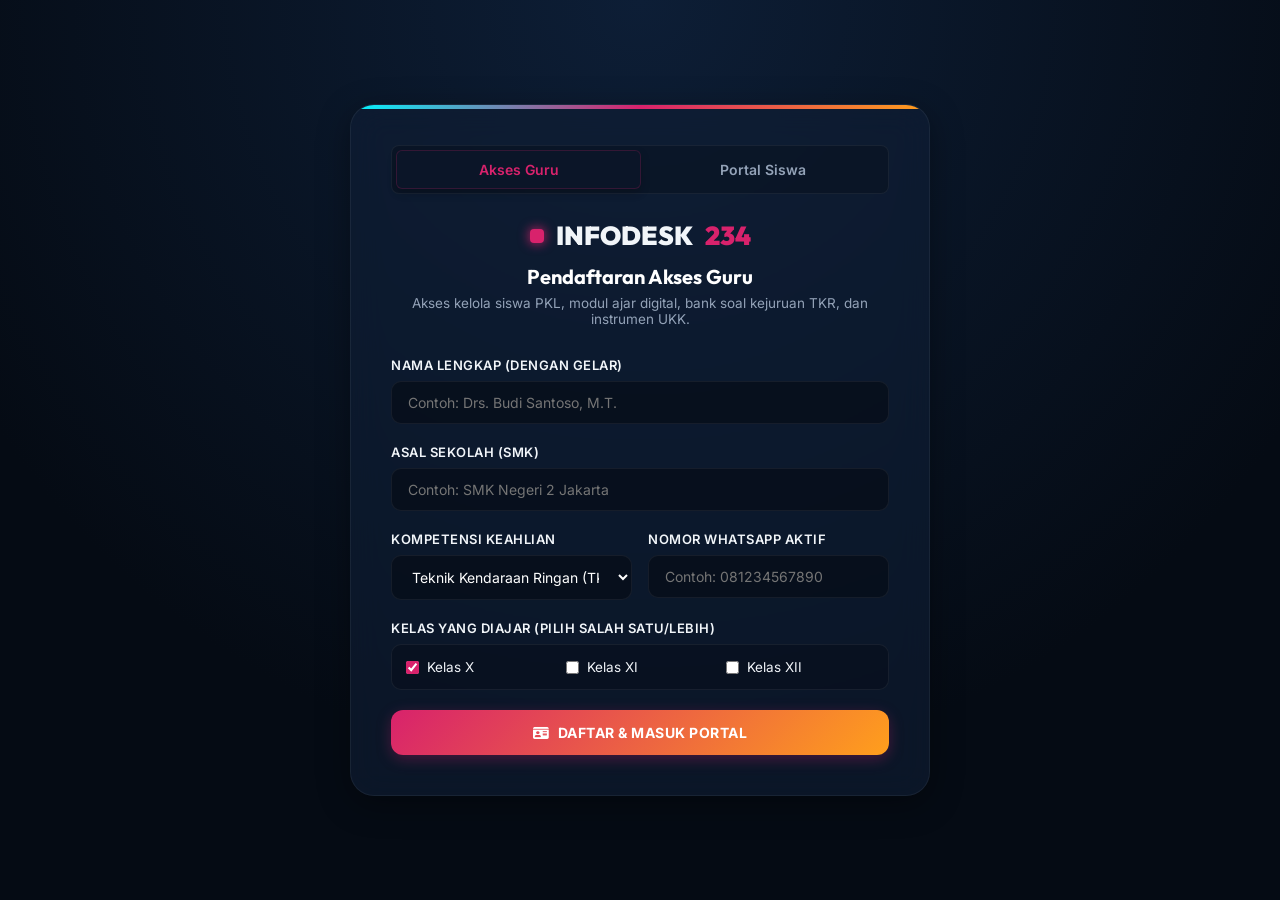
==== commit c7e76cdb: "Add files via upload" ====
--- a/index.html
+++ b/index.html
@@ -1585,15 +1585,9 @@
             <input class="form-control" type="text" id="reg-name" required placeholder="Contoh: Drs. Budi Santoso, M.T.">
           </div>
 
-          <div class="form-row-2">
-            <div class="form-group">
-              <label class="form-label" for="reg-nuptk">NIP / NUPTK</label>
-              <input class="form-control" type="text" id="reg-nuptk" required placeholder="Contoh: 198008122005011002">
-            </div>
-            <div class="form-group">
-              <label class="form-label" for="reg-school">Asal Sekolah (SMK)</label>
-              <input class="form-control" type="text" id="reg-school" required placeholder="Contoh: SMK Negeri 2 Jakarta">
-            </div>
+          <div class="form-group">
+            <label class="form-label" for="reg-school">Asal Sekolah (SMK)</label>
+            <input class="form-control" type="text" id="reg-school" required placeholder="Contoh: SMK Negeri 2 Jakarta">
           </div>
 
           <div class="form-row-2">
@@ -2082,6 +2076,79 @@
   </div>
 
   <script>
+const DEFAULT_STUDENTS = [
+      { id: 1, name: "Ahmad Fauzi", dudi: "Toyota Auto2000 Cilandak", status: "Aktif", supervisor: "Joko Susilo (Kepala Bengkel)" },
+      { id: 2, name: "Budi Santoso", dudi: "Honda Astra Motor Center", status: "Aktif", supervisor: "Gunawan Adi (Instruktur)" },
+      { id: 3, name: "Citra Lestari", dudi: "Nissan Indomobil MT Haryono", status: "Aktif", supervisor: "Susanti (HRD & Supervisor)" },
+      { id: 4, name: "Dedi Wijaya", dudi: "Mitsubishi Motors Slipi", status: "Waiting", supervisor: "Hariadi (Penyelia Transmisi)" },
+      { id: 5, name: "Eka Prasetya", dudi: "Bosch Car Service Fatmawati", status: "Aktif", supervisor: "Rudianto (Senior Mekanik)" }
+    ];
+
+    const DEFAULT_JOURNALS = [
+      { id: 101, studentName: "Ahmad Fauzi", dudi: "Toyota Auto2000 Cilandak", date: "2026-06-26", content: "Melakukan tune-up mesin K3-VE Avanza. Langkah meliputi pelepasan dan pembersihan busi, penyetelan celah katup, pembersihan throttle body, dan memeriksa kekencangan drive belt kipas pendingin." },
+      { id: 102, studentName: "Budi Santoso", dudi: "Honda Astra Motor Center", date: "2026-06-25", content: "Mengidentifikasi trouble kelistrikan bodi Honda Brio menggunakan Scanner Diagnostic OBD-II. Membaca kode DTC P0115 (sensor suhu air pendingin / ECT). Melakukan penelusuran kabel wiring dan pembersihan soket sensor." },
+      { id: 103, studentName: "Citra Lestari", dudi: "Nissan Indomobil MT Haryono", date: "2026-06-25", content: "Melakukan praktik perawatan sasis: langkah spooring (penyelarasan roda toe-in/toe-out) dan balancing roda depan Nissan Grand Livina menggunakan mesin balancing komputerisasi." },
+      { id: 104, studentName: "Eka Prasetya", dudi: "Bosch Car Service Fatmawati", date: "2026-06-24", content: "Mengganti komponen pad rem cakram depan Toyota Innova, membersihkan kaliper rem, mengoleskan brake grease, serta melakukan bleeding minyak rem untuk membuang udara palsu." }
+    ];
+
+    const TEACHING_MODULES = [
+      { id: 1, class: "Kelas X", code: "M.10.1", title: "Modul Ajar K3 dan Alat Ukur Otomotif", desc: "Membahas keselamatan kerja bengkel, penggunaan jangka sorong, mikrometer luar, dial indicator, dan multimeter elektronik.", size: "4.2 MB", downloads: 34 },
+      { id: 2, class: "Kelas X", code: "M.10.2", title: "Modul Ajar Gambar Teknik Proyeksi Otomotif", desc: "Membahas standard gambar proyeksi ISO, gambar potongan, proyeksi orthogonal eropa & amerika pada komponen mesin.", size: "5.8 MB", downloads: 21 },
+      { id: 3, class: "Kelas XI", code: "M.11.1", title: "Modul Sistem Engine Management & sensor EFI", desc: "Membahas sensor EFI (MAP, IAT, ECT, CKP, O2), rangkaian actuator (injector, coil), dan troubleshooting diagnosa OBD-II.", size: "8.1 MB", downloads: 56 },
+      { id: 4, class: "Kelas XI", code: "M.11.2", title: "Modul Pemrograman C++ Mikrokontroler Arduino", desc: "Dasar pemrograman logika sensor, membaca sensor analog otomotif, mengontrol motor servo/actuator via Arduino Uno.", size: "6.3 MB", downloads: 42 },
+      { id: 5, class: "Kelas XII", code: "M.12.1", title: "Modul IoT Diagnosa Kendaraan Berbasis Web", desc: "Penerapan modul ESP32 / Arduino untuk mengirimkan data diagnostik OBD-II ke dashboard web monitoring sekolah.", size: "9.2 MB", downloads: 18 },
+      { id: 6, class: "Kelas XII", code: "M.12.2", title: "Panduan Laporan Magang PKL dan Presentasi", desc: "Format standard penulisan laporan PKL siswa kejuruan, rubrik penilaian DUDI, dan panduan ujian sidang magang.", size: "3.1 MB", downloads: 27 },
+      { 
+        id: 7, 
+        class: "Kelas XI", 
+        code: "PREM.01", 
+        title: "MATERI TBSM 1: Kelistrikan, Injeksi PGM-FI & BPR Honda/Yamaha (Eksklusif)", 
+        desc: "Buku Pedoman Reparasi (BPR) 18 motor Honda, jobsheet kelistrikan bodi & kopling, materi ajar sistem PGM-FI, serta dokumen instrumen kelistrikan.", 
+        size: "468 MB (120+ File)", 
+        downloads: 145,
+        isPremium: true,
+        price: "Rp 49.000",
+        previewTitle: "Daftar Isi Paket Premium MATERI TBSM 1",
+        previewList: [
+          "Buku Pedoman Reparasi (BPR) Honda: Beat FI, Vario 125, PCX 150, CBR150R, Megapro, Tiger, Scoopy, Supra X, Revo, dll. (18 File PDF)",
+          "Job Sheet Praktik SMK: Injeksi Bensin, Kopling, Listrik Bodi, Overhaul Motor, Geometri Roda. (Lengkap dengan Langkah Kerja)",
+          "Materi Honda Teknologi (Guru Update): Sistem PGM-FI, Sistem Transmisi Otomatis, Wiring Diagram & Warna Kabel, Pengetahuan Produk Baterai, Alat Ukur.",
+          "File Dokumen Tambahan: Perbaikan Sistem Tanda dan Sistem Instrumen (doc - 10MB), Pembelajaran I.docx (5.7MB)."
+        ]
+      },
+      { 
+        id: 8, 
+        class: "Kelas X", 
+        code: "PREM.02", 
+        title: "MATERI TBSM 2: Overhaul Engine & Dasar Kompetensi Kejuruan (Eksklusif)", 
+        desc: "PowerPoint (PPT) dasar-dasar mesin, keselamatan kerja (K3), alat ukur, gambar teknik, serta video demonstrasi overhaul engine sepeda motor.", 
+        size: "185 MB (30+ File)", 
+        downloads: 98,
+        isPremium: true,
+        price: "Rp 39.000",
+        previewTitle: "Daftar Isi Paket Premium MATERI TBSM 2",
+        previewList: [
+          "Dasar Kompetensi Kejuruan (DKK): PPT Dasar-Dasar Mesin, Mesin Konversi Energi, Gambar Teknik, Alat Ukur, Keselamatan Kerja K3 (7 File PPT)",
+          "Engine & Overhaul: PPT Servis Engine, Kepala Silinder, Sistem Pendingin, Sistem Bahan Bakar, dan Video Overhaul Engine Sepeda Motor (.flv)."
+        ]
+      }
+    ];
+
+    const EXAM_RESOURCES = [
+      { id: 201, title: "Instrumen UKK TKR - Paket 1 (Tune-Up EFI & Electrical)", type: "UKK Mandiri", desc: "Lembar penilaian, rubrik kompetensi siswa, serta daftar alat dan bahan untuk paket tune-up mesin EFI Avanza dan bodi kelistrikan.", file: "ukk_tkr_paket1.pdf" },
+      { id: 202, title: "Instrumen UKK TKR - Paket 2 (Wheel Alignment & Rem)", type: "UKK Mandiri", desc: "Daftar rubrik penilaian spooring, balancing roda, pemeriksaan suspensi, serta perbaikan sistem rem cakram/tromol mobil.", file: "ukk_tkr_paket2.pdf" },
+      { id: 203, title: "Bank Soal US Ujian Sekolah Kejuruan Otomotif TKR", type: "Bank Soal", desc: "Paket soal pilihan ganda (40 butir) dan esai (5 butir) kisi-kisi ujian kelulusan teori otomotif kelas XII lengkap kunci jawaban.", file: "soal_us_tkr_2026.docx" },
+      { id: 204, title: "Bank Soal Logika Pemrograman & Arduino Sensor", type: "Bank Soal", desc: "Kisi-kisi soal evaluasi akhir bab pemrograman C/C++ mikro, loop, percabangan if-else, dan konversi tegangan sensor.", file: "soal_arduino_dasar.docx" }
+    ];
+
+    // AI Chat Responses Mapping
+    const CHAT_RESPONSES = [
+      { keys: ["rpp", "modul", "atp", "kurikulum"], text: "Untuk penyusunan Modul Ajar (RPP) Kurikulum Merdeka, pastikan Anda merujuk pada Capaian Pembelajaran (CP) terbaru Keputusan Kepala BSKAP No. 032/H/2024. Modul ajar harus memuat sekurang-kurangnya: Tujuan Pembelajaran, Langkah Pembelajaran, Asesmen (Awal, Proses, Akhir), serta Media Ajar. Anda juga bisa mengunduh modul siap pakai di tab 'Modul Ajar' di atas atau memformat RPP instan menggunakan generator Word di tab tersebut!" },
+      { keys: ["pkl", "jurnal", "magang", "dudi"], text: "Sesuai Panduan Pembelajaran dan Asesmen PKL Kemendikbudristek, PKL berdurasi minimal 1 semester (di kelas XI atau XII). Penilaian PKL dilakukan oleh penyelia industri (DUDI) mencakup soft skills (karakter kerja) dan hard skills (kompetensi teknis). Laporan jurnal harian siswa wajib diverifikasi guru pamong minimal 1 kali seminggu. Anda dapat mengelola laporan ini pada tab 'Monitor PKL' dan mengekspor hasilnya langsung ke Word!" },
+      { keys: ["soal", "ukk", "asesmen", "ujian"], text: "Rubrik Uji Kompetensi Keahlian (UKK) tahun 2026 menggunakan standard BNSP. Paket 1 (Tune-Up EFI) menuntut siswa terampil memegang alat ukur dial gauge, jangka sorong, membaca wiring diagram, serta mengoperasikan multibrand scan tool OBD-II. Kriteria kelulusan minimal adalah nilai 75.0 (Cukup Kompeten). Lembar instrumen lengkap bisa diunduh di tab 'Bank Soal & UKK'." },
+      { keys: ["halo", "hai", "selamat", "tanya"], text: "Halo! Saya adalah Asisten Kurikulum AI InfoDesk234. Saya siap membantu Anda mengenai administrasi pengajaran SMK TKR, monitoring jurnal PKL, standard UKK BNSP, atau pembuatan modul ajar. Ada dokumen khusus yang ingin Anda bahas hari ini?" }
+    ];
+
     // ==========================================================================
     // SINKRONISASI & GENERATOR BANK SOAL - PRESET DATABASE
     // ==========================================================================
@@ -2499,12 +2566,19 @@
         };
         const syncCode = "JRNAL-" + btoa(unescape(encodeURIComponent(JSON.stringify(syncObj))));
 
-        const waMessageText = `*JURNAL HARIAN PKL*\n` +
-          `*Nama:* ${student.name}\n` +
-          `*DUDI:* ${student.dudi}\n` +
-          `*Tanggal:* ${j.date}\n` +
-          `*Kegiatan:* ${j.content}\n\n` +
-          `*KODE SINKRONISASI JURNAL GURU (Salin teks di bawah ini):*\n` +
+        const waMessageText = `*JURNAL HARIAN PKL*
+` +
+          `*Nama:* ${student.name}
+` +
+          `*DUDI:* ${student.dudi}
+` +
+          `*Tanggal:* ${j.date}
+` +
+          `*Kegiatan:* ${j.content}
+
+` +
+          `*KODE SINKRONISASI JURNAL GURU (Salin teks di bawah ini):*
+` +
           `\`\`\`${syncCode}\`\`\``;
 
         const waUrl = "https://api.whatsapp.com/send?text=" + encodeURIComponent(waMessageText);
@@ -2850,78 +2924,7 @@
     // ==========================================================================
     // INITIAL SYSTEM DATA STATE
     // ==========================================================================
-    const DEFAULT_STUDENTS = [
-      { id: 1, name: "Ahmad Fauzi", dudi: "Toyota Auto2000 Cilandak", status: "Aktif", supervisor: "Joko Susilo (Kepala Bengkel)" },
-      { id: 2, name: "Budi Santoso", dudi: "Honda Astra Motor Center", status: "Aktif", supervisor: "Gunawan Adi (Instruktur)" },
-      { id: 3, name: "Citra Lestari", dudi: "Nissan Indomobil MT Haryono", status: "Aktif", supervisor: "Susanti (HRD & Supervisor)" },
-      { id: 4, name: "Dedi Wijaya", dudi: "Mitsubishi Motors Slipi", status: "Waiting", supervisor: "Hariadi (Penyelia Transmisi)" },
-      { id: 5, name: "Eka Prasetya", dudi: "Bosch Car Service Fatmawati", status: "Aktif", supervisor: "Rudianto (Senior Mekanik)" }
-    ];
-
-    const DEFAULT_JOURNALS = [
-      { id: 101, studentName: "Ahmad Fauzi", dudi: "Toyota Auto2000 Cilandak", date: "2026-06-26", content: "Melakukan tune-up mesin K3-VE Avanza. Langkah meliputi pelepasan dan pembersihan busi, penyetelan celah katup, pembersihan throttle body, dan memeriksa kekencangan drive belt kipas pendingin." },
-      { id: 102, studentName: "Budi Santoso", dudi: "Honda Astra Motor Center", date: "2026-06-25", content: "Mengidentifikasi trouble kelistrikan bodi Honda Brio menggunakan Scanner Diagnostic OBD-II. Membaca kode DTC P0115 (sensor suhu air pendingin / ECT). Melakukan penelusuran kabel wiring dan pembersihan soket sensor." },
-      { id: 103, studentName: "Citra Lestari", dudi: "Nissan Indomobil MT Haryono", date: "2026-06-25", content: "Melakukan praktik perawatan sasis: langkah spooring (penyelarasan roda toe-in/toe-out) dan balancing roda depan Nissan Grand Livina menggunakan mesin balancing komputerisasi." },
-      { id: 104, studentName: "Eka Prasetya", dudi: "Bosch Car Service Fatmawati", date: "2026-06-24", content: "Mengganti komponen pad rem cakram depan Toyota Innova, membersihkan kaliper rem, mengoleskan brake grease, serta melakukan bleeding minyak rem untuk membuang udara palsu." }
-    ];
-
-    const TEACHING_MODULES = [
-      { id: 1, class: "Kelas X", code: "M.10.1", title: "Modul Ajar K3 dan Alat Ukur Otomotif", desc: "Membahas keselamatan kerja bengkel, penggunaan jangka sorong, mikrometer luar, dial indicator, dan multimeter elektronik.", size: "4.2 MB", downloads: 34 },
-      { id: 2, class: "Kelas X", code: "M.10.2", title: "Modul Ajar Gambar Teknik Proyeksi Otomotif", desc: "Membahas standard gambar proyeksi ISO, gambar potongan, proyeksi orthogonal eropa & amerika pada komponen mesin.", size: "5.8 MB", downloads: 21 },
-      { id: 3, class: "Kelas XI", code: "M.11.1", title: "Modul Sistem Engine Management & sensor EFI", desc: "Membahas sensor EFI (MAP, IAT, ECT, CKP, O2), rangkaian actuator (injector, coil), dan troubleshooting diagnosa OBD-II.", size: "8.1 MB", downloads: 56 },
-      { id: 4, class: "Kelas XI", code: "M.11.2", title: "Modul Pemrograman C++ Mikrokontroler Arduino", desc: "Dasar pemrograman logika sensor, membaca sensor analog otomotif, mengontrol motor servo/actuator via Arduino Uno.", size: "6.3 MB", downloads: 42 },
-      { id: 5, class: "Kelas XII", code: "M.12.1", title: "Modul IoT Diagnosa Kendaraan Berbasis Web", desc: "Penerapan modul ESP32 / Arduino untuk mengirimkan data diagnostik OBD-II ke dashboard web monitoring sekolah.", size: "9.2 MB", downloads: 18 },
-      { id: 6, class: "Kelas XII", code: "M.12.2", title: "Panduan Laporan Magang PKL dan Presentasi", desc: "Format standard penulisan laporan PKL siswa kejuruan, rubrik penilaian DUDI, dan panduan ujian sidang magang.", size: "3.1 MB", downloads: 27 },
-      { 
-        id: 7, 
-        class: "Kelas XI", 
-        code: "PREM.01", 
-        title: "MATERI TBSM 1: Kelistrikan, Injeksi PGM-FI & BPR Honda/Yamaha (Eksklusif)", 
-        desc: "Buku Pedoman Reparasi (BPR) 18 motor Honda, jobsheet kelistrikan bodi & kopling, materi ajar sistem PGM-FI, serta dokumen instrumen kelistrikan.", 
-        size: "468 MB (120+ File)", 
-        downloads: 145,
-        isPremium: true,
-        price: "Rp 49.000",
-        previewTitle: "Daftar Isi Paket Premium MATERI TBSM 1",
-        previewList: [
-          "Buku Pedoman Reparasi (BPR) Honda: Beat FI, Vario 125, PCX 150, CBR150R, Megapro, Tiger, Scoopy, Supra X, Revo, dll. (18 File PDF)",
-          "Job Sheet Praktik SMK: Injeksi Bensin, Kopling, Listrik Bodi, Overhaul Motor, Geometri Roda. (Lengkap dengan Langkah Kerja)",
-          "Materi Honda Teknologi (Guru Update): Sistem PGM-FI, Sistem Transmisi Otomatis, Wiring Diagram & Warna Kabel, Pengetahuan Produk Baterai, Alat Ukur.",
-          "File Dokumen Tambahan: Perbaikan Sistem Tanda dan Sistem Instrumen (doc - 10MB), Pembelajaran I.docx (5.7MB)."
-        ]
-      },
-      { 
-        id: 8, 
-        class: "Kelas X", 
-        code: "PREM.02", 
-        title: "MATERI TBSM 2: Overhaul Engine & Dasar Kompetensi Kejuruan (Eksklusif)", 
-        desc: "PowerPoint (PPT) dasar-dasar mesin, keselamatan kerja (K3), alat ukur, gambar teknik, serta video demonstrasi overhaul engine sepeda motor.", 
-        size: "185 MB (30+ File)", 
-        downloads: 98,
-        isPremium: true,
-        price: "Rp 39.000",
-        previewTitle: "Daftar Isi Paket Premium MATERI TBSM 2",
-        previewList: [
-          "Dasar Kompetensi Kejuruan (DKK): PPT Dasar-Dasar Mesin, Mesin Konversi Energi, Gambar Teknik, Alat Ukur, Keselamatan Kerja K3 (7 File PPT)",
-          "Engine & Overhaul: PPT Servis Engine, Kepala Silinder, Sistem Pendingin, Sistem Bahan Bakar, dan Video Overhaul Engine Sepeda Motor (.flv)."
-        ]
-      }
-    ];
-
-    const EXAM_RESOURCES = [
-      { id: 201, title: "Instrumen UKK TKR - Paket 1 (Tune-Up EFI & Electrical)", type: "UKK Mandiri", desc: "Lembar penilaian, rubrik kompetensi siswa, serta daftar alat dan bahan untuk paket tune-up mesin EFI Avanza dan bodi kelistrikan.", file: "ukk_tkr_paket1.pdf" },
-      { id: 202, title: "Instrumen UKK TKR - Paket 2 (Wheel Alignment & Rem)", type: "UKK Mandiri", desc: "Daftar rubrik penilaian spooring, balancing roda, pemeriksaan suspensi, serta perbaikan sistem rem cakram/tromol mobil.", file: "ukk_tkr_paket2.pdf" },
-      { id: 203, title: "Bank Soal US Ujian Sekolah Kejuruan Otomotif TKR", type: "Bank Soal", desc: "Paket soal pilihan ganda (40 butir) dan esai (5 butir) kisi-kisi ujian kelulusan teori otomotif kelas XII lengkap kunci jawaban.", file: "soal_us_tkr_2026.docx" },
-      { id: 204, title: "Bank Soal Logika Pemrograman & Arduino Sensor", type: "Bank Soal", desc: "Kisi-kisi soal evaluasi akhir bab pemrograman C/C++ mikro, loop, percabangan if-else, dan konversi tegangan sensor.", file: "soal_arduino_dasar.docx" }
-    ];
-
-    // AI Chat Responses Mapping
-    const CHAT_RESPONSES = [
-      { keys: ["rpp", "modul", "atp", "kurikulum"], text: "Untuk penyusunan Modul Ajar (RPP) Kurikulum Merdeka, pastikan Anda merujuk pada Capaian Pembelajaran (CP) terbaru Keputusan Kepala BSKAP No. 032/H/2024. Modul ajar harus memuat sekurang-kurangnya: Tujuan Pembelajaran, Langkah Pembelajaran, Asesmen (Awal, Proses, Akhir), serta Media Ajar. Anda juga bisa mengunduh modul siap pakai di tab 'Modul Ajar' di atas atau memformat RPP instan menggunakan generator Word di tab tersebut!" },
-      { keys: ["pkl", "jurnal", "magang", "dudi"], text: "Sesuai Panduan Pembelajaran dan Asesmen PKL Kemendikbudristek, PKL berdurasi minimal 1 semester (di kelas XI atau XII). Penilaian PKL dilakukan oleh penyelia industri (DUDI) mencakup soft skills (karakter kerja) dan hard skills (kompetensi teknis). Laporan jurnal harian siswa wajib diverifikasi guru pamong minimal 1 kali seminggu. Anda dapat mengelola laporan ini pada tab 'Monitor PKL' dan mengekspor hasilnya langsung ke Word!" },
-      { keys: ["soal", "ukk", "asesmen", "ujian"], text: "Rubrik Uji Kompetensi Keahlian (UKK) tahun 2026 menggunakan standard BNSP. Paket 1 (Tune-Up EFI) menuntut siswa terampil memegang alat ukur dial gauge, jangka sorong, membaca wiring diagram, serta mengoperasikan multibrand scan tool OBD-II. Kriteria kelulusan minimal adalah nilai 75.0 (Cukup Kompeten). Lembar instrumen lengkap bisa diunduh di tab 'Bank Soal & UKK'." },
-      { keys: ["halo", "hai", "selamat", "tanya"], text: "Halo! Saya adalah Asisten Kurikulum AI InfoDesk234. Saya siap membantu Anda mengenai administrasi pengajaran SMK TKR, monitoring jurnal PKL, standard UKK BNSP, atau pembuatan modul ajar. Ada dokumen khusus yang ingin Anda bahas hari ini?" }
-    ];
+    
 
     // ==========================================================================
     // APP INITIALIZATION & LOCAL STORAGE STATE LOAD
@@ -2982,7 +2985,7 @@
       event.preventDefault();
       
       const name = document.getElementById("reg-name").value.trim();
-      const nuptk = document.getElementById("reg-nuptk").value.trim();
+      
       const school = document.getElementById("reg-school").value.trim();
       const subject = document.getElementById("reg-subject").value;
       const wa = document.getElementById("reg-wa").value.trim();
@@ -3003,7 +3006,7 @@
 
       // Stage 1 Verification
       setTimeout(() => {
-        subtext.innerText = "Mengecek validasi NUPTK/NIP di database Pusat...";
+        subtext.innerText = "Menghubungkan ke database sekolah...";
       }, 1000);
 
       // Stage 2 Verification
@@ -3017,7 +3020,6 @@
 
         appState.teacher = {
           name: name,
-          nuptk: nuptk,
           school: school,
           subject: subject,
           wa: wa,
@@ -3058,13 +3060,12 @@
 
         // Render profile with fallback values
         const name = (appState.teacher && appState.teacher.name) || "Guru Otomotif";
-        const nuptk = (appState.teacher && appState.teacher.nuptk) || "-";
         const school = (appState.teacher && appState.teacher.school) || "SMK Negeri";
         const subject = (appState.teacher && appState.teacher.subject) || "Teknik Kendaraan Ringan";
 
         document.getElementById("teacher-profile-name").innerText = name;
-        document.getElementById("teacher-profile-meta").innerText = "NIP: " + nuptk;
-        document.getElementById("teacher-school-title").innerText = school + " | Kompetensi: " + subject;
+        document.getElementById("teacher-profile-meta").innerText = subject;
+        document.getElementById("teacher-school-title").innerText = school;
         
         // Avatar Initial
         let initial = "G";
@@ -3088,7 +3089,8 @@
         localStorage.clear();
         window.location.reload();
       }
-      updateHeaderActions('tab-pkl');\n      }
+      updateHeaderActions('tab-pkl');
+      }
 
     // ==========================================================================
     // NAVIGATION & TAB SWITCHING
@@ -3308,7 +3310,8 @@
       const activitiesText = document.getElementById("rpp-activities").value.trim();
 
       // Format activities into list items
-      const activitiesList = activitiesText.split('\n').map(act => `<li>${act}</li>`).join('');
+      const activitiesList = activitiesText.split('
+').map(act => `<li>${act}</li>`).join('');
 
       const exportContainer = document.getElementById("rpp-export-template");
       exportContainer.innerHTML = `
@@ -3940,7 +3943,9 @@
     }
 
     function downloadDocResource(title, file) {
-      alert(`Simulasi Pengunduhan Berhasil!\nBerkas: "${file}"\nTelah disimpan ke direktori download.`);
+      alert(`Simulasi Pengunduhan Berhasil!
+Berkas: "${file}"
+Telah disimpan ke direktori download.`);
       showToast("Unduhan Berhasil", `Berkas ${title} berhasil disimpan.`);
     }
 
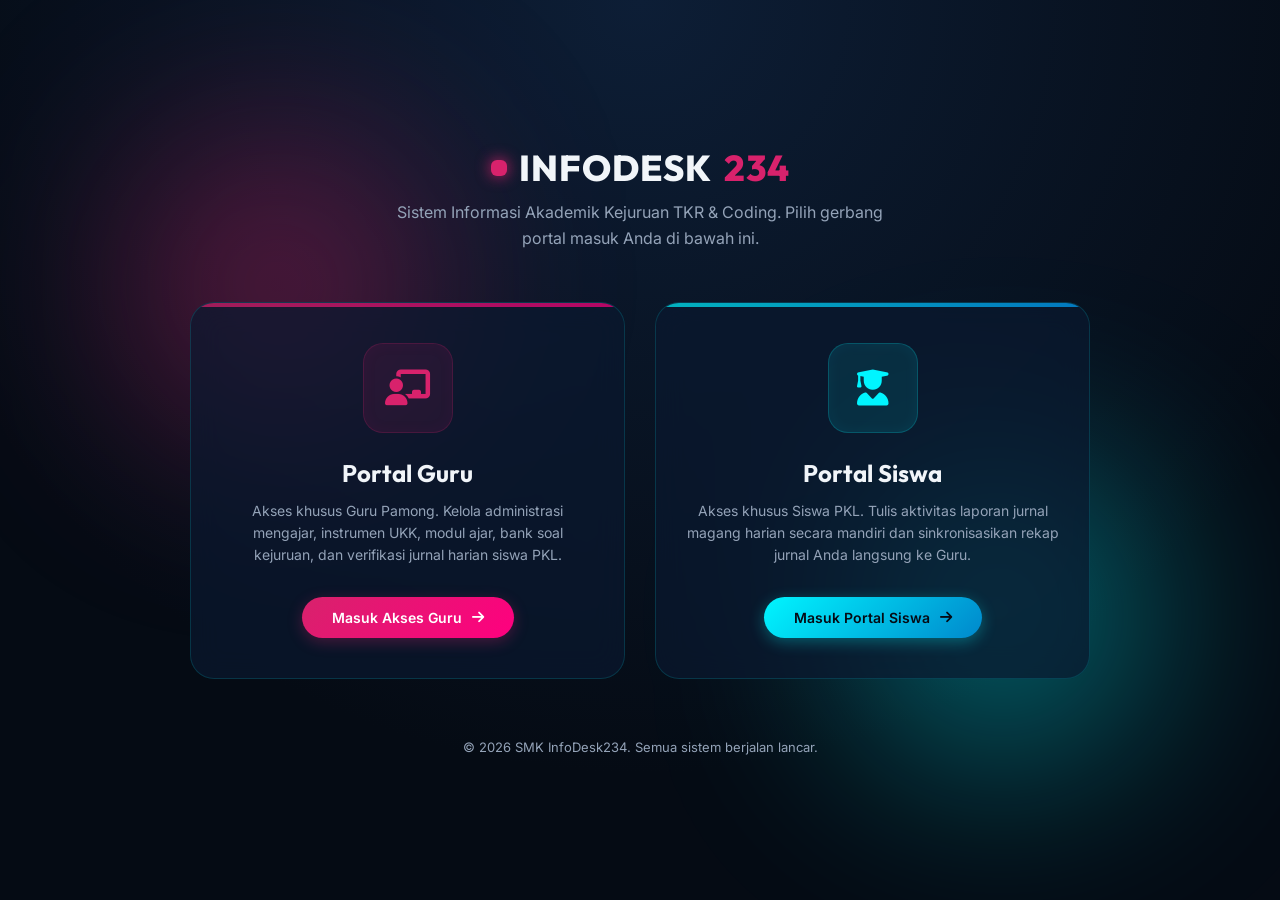
==== commit 7b11be09: "Add files via upload" ====
--- a/index.html
+++ b/index.html
@@ -1,4229 +1,302 @@
-<!DOCTYPE html>
-<html lang="id">
-<head>
-  <meta charset="UTF-8">
-  <meta name="viewport" content="width=device-width, initial-scale=1.0">
-  <title>Portal Guru | InfoDesk234 - SMK TKR & AI</title>
-  <!-- Google Fonts & Font Awesome Icons -->
-  <link href="https://fonts.googleapis.com/css2?family=Inter:wght@300;400;500;600;700&family=Plus+Jakarta+Sans:wght@400;500;600;700;800&family=Outfit:wght@500;600;700;800;900&family=JetBrains+Mono:wght@400;500;700&display=swap" rel="stylesheet">
-  <link href="https://cdnjs.cloudflare.com/ajax/libs/font-awesome/6.5.1/css/all.min.css" rel="stylesheet">
-  <style>
-    /* CSS VARIABLES & DESIGN SYSTEM */
-    :root {
-      --bg-dark: #050b14;
-      --bg-slate: #0b1528;
-      --bg-card: rgba(15, 30, 54, 0.6);
-      --border-glass: rgba(255, 255, 255, 0.06);
-      --border-glass-active: rgba(216, 34, 108, 0.3);
-      --text-light: #f1f5f9;
-      --text-muted: #94a3b8;
-      
-      --accent-ruby: #d8226c;
-      --accent-ruby-glow: rgba(216, 34, 108, 0.4);
-      --accent-cyan: #00f5ff;
-      --accent-cyan-glow: rgba(0, 245, 255, 0.4);
-      --accent-orange: #ff9f1c;
-      --accent-green: #39ff14;
-      
-      --shadow-premium: 0 8px 32px 0 rgba(0, 0, 0, 0.37);
-      --transition-smooth: all 0.3s cubic-bezier(0.4, 0, 0.2, 1);
-    }
-
-    /* GLOBAL STYLES */
-    * {
-      box-sizing: border-box;
-      margin: 0;
-      padding: 0;
-    }
-
-    body {
-      background: radial-gradient(circle at 50% 0%, #0d1e36 0%, var(--bg-dark) 70%);
-      background-attachment: fixed;
-      color: var(--text-light);
-      font-family: 'Inter', sans-serif;
-      min-height: 100vh;
-      overflow-x: hidden;
-    }
-
-    a {
-      color: inherit;
-      text-decoration: none;
-    }
-
-    button, input, select, textarea {
-      font-family: inherit;
-    }
-
-    /* SCROLLBAR */
-    ::-webkit-scrollbar {
-      width: 8px;
-      height: 8px;
-    }
-    ::-webkit-scrollbar-track {
-      background: var(--bg-dark);
-    }
-    ::-webkit-scrollbar-thumb {
-      background: var(--bg-card);
-      border-radius: 4px;
-      border: 1px solid var(--border-glass);
-    }
-    ::-webkit-scrollbar-thumb:hover {
-      background: var(--accent-ruby);
-    }
-
-    /* CONTAINER */
-    .app-container {
-      max-width: 1400px;
-      margin: 0 auto;
-      padding: 20px;
-      min-height: 100vh;
-      display: flex;
-      flex-direction: column;
-      justify-content: center;
-    }
-
-    /* ==========================================================================
-       PHASE 1: REGISTRATION / LOGIN PAGE
-       ========================================================================== */
-    .auth-page {
-      display: flex;
-      align-items: center;
-      justify-content: center;
-      padding: 40px 0;
-      min-height: 90vh;
-    }
-
-    .auth-card {
-      background: var(--bg-card);
-      backdrop-filter: blur(16px);
-      -webkit-backdrop-filter: blur(16px);
-      border: 1px solid var(--border-glass);
-      border-radius: 24px;
-      padding: 40px;
-      width: 100%;
-      max-width: 580px;
-      box-shadow: var(--shadow-premium);
-      position: relative;
-      overflow: hidden;
-    }
-
-    .auth-card::before {
-      content: '';
-      position: absolute;
-      top: 0;
-      left: 0;
-      right: 0;
-      height: 4px;
-      background: linear-gradient(90deg, var(--accent-cyan), var(--accent-ruby), var(--accent-orange));
-    }
-
-    .auth-logo {
-      display: flex;
-      align-items: center;
-      gap: 12px;
-      font-family: 'Outfit', sans-serif;
-      font-size: 26px;
-      font-weight: 900;
-      margin-bottom: 12px;
-      justify-content: center;
-    }
-
-    .auth-logo-dot {
-      width: 14px;
-      height: 14px;
-      background: var(--accent-ruby);
-      border-radius: 4px;
-      box-shadow: 0 0 12px var(--accent-ruby);
-    }
-
-    .auth-title {
-      font-family: 'Outfit', sans-serif;
-      font-size: 20px;
-      font-weight: 700;
-      text-align: center;
-      margin-bottom: 6px;
-      color: #ffffff;
-    }
-
-    .auth-subtitle {
-      font-size: 13.5px;
-      color: var(--text-muted);
-      text-align: center;
-      margin-bottom: 30px;
-    }
-
-    .form-group {
-      margin-bottom: 20px;
-    }
-
-    .form-label {
-      display: block;
-      font-size: 13px;
-      font-weight: 600;
-      margin-bottom: 8px;
-      color: var(--text-light);
-      text-transform: uppercase;
-      letter-spacing: 0.5px;
-    }
-
-    .form-control {
-      width: 100%;
-      background: rgba(5, 11, 20, 0.6);
-      border: 1px solid var(--border-glass);
-      border-radius: 10px;
-      padding: 12px 16px;
-      color: #ffffff;
-      font-size: 14px;
-      transition: var(--transition-smooth);
-    }
-
-    .form-control:focus {
-      outline: none;
-      border-color: var(--accent-cyan);
-      box-shadow: 0 0 10px var(--accent-cyan-glow);
-    }
-
-    .form-row-2 {
-      display: grid;
-      grid-template-columns: 1fr 1fr;
-      gap: 16px;
-    }
-
-    .checkbox-grid {
-      display: grid;
-      grid-template-columns: repeat(3, 1fr);
-      gap: 12px;
-      background: rgba(5, 11, 20, 0.4);
-      border: 1px solid var(--border-glass);
-      border-radius: 10px;
-      padding: 14px;
-    }
-
-    .checkbox-item {
-      display: flex;
-      align-items: center;
-      gap: 8px;
-      font-size: 13.5px;
-      cursor: pointer;
-    }
-
-    .checkbox-item input {
-      accent-color: var(--accent-ruby);
-      cursor: pointer;
-    }
-
-    .btn-auth {
-      width: 100%;
-      background: linear-gradient(135deg, var(--accent-ruby) 0%, var(--accent-orange) 100%);
-      color: #ffffff;
-      border: none;
-      padding: 14px;
-      border-radius: 12px;
-      font-size: 14px;
-      font-weight: 700;
-      text-transform: uppercase;
-      letter-spacing: 0.5px;
-      cursor: pointer;
-      box-shadow: 0 4px 15px rgba(216, 34, 108, 0.3);
-      transition: var(--transition-smooth);
-      margin-top: 10px;
-      display: flex;
-      align-items: center;
-      justify-content: center;
-      gap: 8px;
-    }
-
-    .btn-auth:hover {
-      transform: translateY(-2px);
-      box-shadow: 0 6px 20px rgba(216, 34, 108, 0.5);
-    }
-
-    .btn-auth:active {
-      transform: translateY(0);
-    }
-
-    /* Verification animation overlay */
-    .verify-overlay {
-      position: absolute;
-      inset: 0;
-      background: rgba(5, 11, 20, 0.95);
-      z-index: 10;
-      display: flex;
-      flex-direction: column;
-      align-items: center;
-      justify-content: center;
-      opacity: 0;
-      pointer-events: none;
-      transition: opacity 0.3s ease;
-    }
-
-    .verify-overlay.active {
-      opacity: 1;
-      pointer-events: auto;
-    }
-
-    .verify-spinner {
-      width: 60px;
-      height: 60px;
-      border: 4px solid var(--border-glass);
-      border-top: 4px solid var(--accent-cyan);
-      border-radius: 50%;
-      animation: spin 1s linear infinite;
-      margin-bottom: 20px;
-    }
-
-    @keyframes spin {
-      0% { transform: rotate(0deg); }
-      100% { transform: rotate(360deg); }
-    }
-
-    .verify-text {
-      font-family: 'Outfit', sans-serif;
-      font-size: 18px;
-      font-weight: 700;
-      margin-bottom: 8px;
-    }
-
-    .verify-subtext {
-      font-size: 13px;
-      color: var(--text-muted);
-      font-family: 'JetBrains Mono', monospace;
-    }
-
-    /* ==========================================================================
-       PHASE 2: TEACHER DASHBOARD LAYOUT
-       ========================================================================== */
-    .dashboard-page {
-      display: none; /* Injected by JS */
-      grid-template-columns: 280px 1fr;
-      gap: 24px;
-      min-height: 90vh;
-      animation: fadeIn 0.4s ease;
-    }
-
-    @keyframes fadeIn {
-      from { opacity: 0; transform: translateY(10px); }
-      to { opacity: 1; transform: translateY(0); }
-    }
-
-    /* SIDEBAR */
-    .sidebar {
-      background: var(--bg-card);
-      backdrop-filter: blur(16px);
-      -webkit-backdrop-filter: blur(16px);
-      border: 1px solid var(--border-glass);
-      border-radius: 20px;
-      padding: 24px;
-      display: flex;
-      flex-direction: column;
-      box-shadow: var(--shadow-premium);
-      height: fit-content;
-      position: sticky;
-      top: 20px;
-    }
-
-    .profile-card {
-      border-bottom: 1px solid var(--border-glass);
-      padding-bottom: 20px;
-      margin-bottom: 24px;
-      text-align: center;
-    }
-
-    .profile-avatar {
-      width: 70px;
-      height: 70px;
-      border-radius: 50%;
-      background: linear-gradient(135deg, var(--accent-cyan), var(--accent-ruby));
-      margin: 0 auto 12px;
-      display: flex;
-      align-items: center;
-      justify-content: center;
-      font-size: 28px;
-      color: #ffffff;
-      border: 2px solid var(--border-glass);
-      box-shadow: 0 0 15px rgba(0, 245, 255, 0.2);
-    }
-
-    .profile-name {
-      font-family: 'Outfit', sans-serif;
-      font-size: 15px;
-      font-weight: 700;
-      color: #ffffff;
-      margin-bottom: 4px;
-    }
-
-    .profile-meta {
-      font-size: 11px;
-      color: var(--text-muted);
-      font-family: 'JetBrains Mono', monospace;
-    }
-
-    .nav-menu {
-      list-style: none;
-      display: flex;
-      flex-direction: column;
-      gap: 8px;
-      flex-grow: 1;
-    }
-
-    .nav-item a {
-      display: flex;
-      align-items: center;
-      gap: 12px;
-      padding: 12px 16px;
-      border-radius: 10px;
-      font-size: 13.5px;
-      font-weight: 600;
-      color: var(--text-muted);
-      transition: var(--transition-smooth);
-      cursor: pointer;
-    }
-
-    .nav-item.active a, .nav-item a:hover {
-      background: rgba(216, 34, 108, 0.1);
-      border-left: 3px solid var(--accent-ruby);
-      color: #ffffff;
-      text-shadow: 0 0 8px rgba(216, 34, 108, 0.3);
-    }
-
-    .sidebar-footer {
-      border-top: 1px solid var(--border-glass);
-      padding-top: 16px;
-      margin-top: 24px;
-    }
-
-    .btn-logout {
-      width: 100%;
-      background: transparent;
-      border: 1px solid var(--border-glass);
-      color: var(--text-muted);
-      padding: 10px;
-      border-radius: 8px;
-      font-size: 13px;
-      font-weight: 600;
-      cursor: pointer;
-      transition: var(--transition-smooth);
-      display: flex;
-      align-items: center;
-      justify-content: center;
-      gap: 8px;
-    }
-
-    .btn-logout:hover {
-      border-color: rgba(255, 95, 87, 0.4);
-      background: rgba(255, 95, 87, 0.1);
-      color: #ff5f57;
-    }
-
-    /* MAIN CONTENT */
-    .main-content {
-      display: flex;
-      flex-direction: column;
-      gap: 24px;
-    }
-
-    /* HEADER */
-    .dashboard-header {
-      background: var(--bg-card);
-      backdrop-filter: blur(12px);
-      -webkit-backdrop-filter: blur(12px);
-      border: 1px solid var(--border-glass);
-      border-radius: 20px;
-      padding: 20px 30px;
-      display: flex;
-      align-items: center;
-      justify-content: space-between;
-      box-shadow: var(--shadow-premium);
-    }
-
-    .header-info-title {
-      font-family: 'Outfit', sans-serif;
-      font-size: 20px;
-      font-weight: 800;
-      text-transform: uppercase;
-      letter-spacing: 0.5px;
-      background: linear-gradient(135deg, var(--accent-cyan), #ffffff);
-      -webkit-background-clip: text;
-      -webkit-text-fill-color: transparent;
-    }
-
-    .header-actions {
-      display: flex;
-      gap: 12px;
-    }
-
-    .btn-action {
-      background: rgba(255, 255, 255, 0.03);
-      border: 1px solid var(--border-glass);
-      color: var(--text-light);
-      padding: 10px 16px;
-      border-radius: 8px;
-      font-size: 13px;
-      font-weight: 600;
-      cursor: pointer;
-      transition: var(--transition-smooth);
-      display: inline-flex;
-      align-items: center;
-      gap: 8px;
-    }
-
-    .btn-action:hover {
-      border-color: var(--accent-cyan);
-      background: rgba(0, 245, 255, 0.05);
-      color: var(--accent-cyan);
-    }
-
-    .btn-action.btn-primary-action {
-      background: linear-gradient(135deg, var(--accent-ruby) 0%, var(--accent-orange) 100%);
-      border: none;
-      color: #ffffff;
-    }
-
-    .btn-action.btn-primary-action:hover {
-      transform: translateY(-1px);
-      box-shadow: 0 4px 15px rgba(216, 34, 108, 0.4);
-      color: #ffffff;
-    }
-
-    /* CARD / CONTENT WRAPPERS */
-    .dashboard-tab-content {
-      display: none; /* Managed by JS */
-    }
-
-    .dashboard-tab-content.active {
-      display: block;
-    }
-
-    /* ==========================================================================
-       MODULE 1: KELOLA & MONITOR SISWA PKL
-       ========================================================================== */
-    .pkl-grid {
-      display: grid;
-      grid-template-columns: 1.2fr 0.8fr;
-      gap: 24px;
-    }
-
-    .card-panel {
-      background: var(--bg-card);
-      border: 1px solid var(--border-glass);
-      border-radius: 20px;
-      padding: 24px;
-      box-shadow: var(--shadow-premium);
-      margin-bottom: 24px;
-    }
-
-    .card-panel-title {
-      font-family: 'Outfit', sans-serif;
-      font-size: 16px;
-      font-weight: 700;
-      margin-bottom: 20px;
-      display: flex;
-      align-items: center;
-      gap: 10px;
-      color: #ffffff;
-      border-bottom: 1px solid var(--border-glass);
-      padding-bottom: 12px;
-    }
-
-    .card-panel-title i {
-      color: var(--accent-ruby);
-    }
-
-    /* PKL Table */
-    .table-responsive {
-      width: 100%;
-      overflow-x: auto;
-    }
-
-    .app-table {
-      width: 100%;
-      border-collapse: collapse;
-      text-align: left;
-      font-size: 13.5px;
-    }
-
-    .app-table th {
-      padding: 12px 16px;
-      border-bottom: 1px solid var(--border-glass);
-      color: var(--text-muted);
-      font-weight: 600;
-      text-transform: uppercase;
-      font-size: 11px;
-      letter-spacing: 0.5px;
-    }
-
-    .app-table td {
-      padding: 16px;
-      border-bottom: 1px solid var(--border-glass);
-      color: var(--text-light);
-    }
-
-    .app-table tr:hover td {
-      background: rgba(255, 255, 255, 0.02);
-    }
-
-    .status-badge {
-      display: inline-flex;
-      align-items: center;
-      gap: 6px;
-      padding: 4px 10px;
-      border-radius: 100px;
-      font-size: 11px;
-      font-weight: 700;
-      text-transform: uppercase;
-      font-family: 'JetBrains Mono', monospace;
-    }
-
-    .status-badge.active {
-      background: rgba(57, 255, 20, 0.1);
-      border: 1px solid rgba(57, 255, 20, 0.3);
-      color: var(--accent-green);
-    }
-
-    .status-badge.waiting {
-      background: rgba(255, 159, 28, 0.1);
-      border: 1px solid rgba(255, 159, 28, 0.3);
-      color: var(--accent-orange);
-    }
-
-    /* Journal Feed List */
-    .journal-list {
-      display: flex;
-      flex-direction: column;
-      gap: 16px;
-    }
-
-    .journal-card {
-      background: rgba(5, 11, 20, 0.4);
-      border: 1px solid var(--border-glass);
-      border-radius: 12px;
-      padding: 16px;
-      transition: var(--transition-smooth);
-    }
-
-    .journal-card:hover {
-      border-color: var(--border-glass-active);
-    }
-
-    .journal-header {
-      display: flex;
-      justify-content: space-between;
-      align-items: center;
-      margin-bottom: 8px;
-    }
-
-    .journal-student-name {
-      font-weight: 700;
-      color: #ffffff;
-      font-size: 14px;
-    }
-
-    .journal-date {
-      font-size: 11px;
-      color: var(--text-muted);
-      font-family: 'JetBrains Mono', monospace;
-    }
-
-    .journal-dudi {
-      font-size: 12px;
-      color: var(--accent-cyan);
-      margin-bottom: 10px;
-      font-weight: 500;
-    }
-
-    .journal-body {
-      font-size: 13px;
-      line-height: 1.5;
-      color: var(--text-light);
-      background: rgba(0, 0, 0, 0.2);
-      padding: 10px;
-      border-radius: 6px;
-      border: 1px dashed var(--border-glass);
-      margin-bottom: 12px;
-    }
-
-    .journal-actions {
-      display: flex;
-      gap: 8px;
-      justify-content: flex-end;
-    }
-
-    .btn-sm-action {
-      padding: 6px 12px;
-      font-size: 11.5px;
-      font-weight: 700;
-      border-radius: 6px;
-      cursor: pointer;
-      transition: var(--transition-smooth);
-      border: 1px solid var(--border-glass);
-      background: transparent;
-      color: var(--text-light);
-    }
-
-    .btn-sm-action.btn-approve {
-      background: rgba(57, 255, 20, 0.1);
-      border-color: rgba(57, 255, 20, 0.3);
-      color: var(--accent-green);
-    }
-
-    .btn-sm-action.btn-approve:hover {
-      background: var(--accent-green);
-      color: #000000;
-      box-shadow: 0 0 10px rgba(57, 255, 20, 0.4);
-    }
-
-    .btn-sm-action.btn-feedback:hover {
-      border-color: var(--accent-cyan);
-      background: rgba(0, 245, 255, 0.1);
-      color: var(--accent-cyan);
-    }
-
-    /* Modal / Form */
-    .form-group-grid-2 {
-      display: grid;
-      grid-template-columns: 1fr 1fr;
-      gap: 16px;
-      margin-bottom: 16px;
-    }
-
-    /* ==========================================================================
-       MODULE 2: UNDUH MODUL AJAR LENGKAP
-       ========================================================================== */
-    .module-filters {
-      display: flex;
-      gap: 12px;
-      margin-bottom: 20px;
-    }
-
-    .filter-pill {
-      padding: 8px 18px;
-      border-radius: 100px;
-      border: 1px solid var(--border-glass);
-      background: rgba(255, 255, 255, 0.02);
-      color: var(--text-muted);
-      font-size: 13px;
-      font-weight: 600;
-      cursor: pointer;
-      transition: var(--transition-smooth);
-    }
-
-    .filter-pill.active, .filter-pill:hover {
-      background: rgba(0, 245, 255, 0.1);
-      border-color: var(--accent-cyan);
-      color: var(--accent-cyan);
-    }
-
-    .modules-grid {
-      display: grid;
-      grid-template-columns: repeat(3, 1fr);
-      gap: 20px;
-    }
-
-    .module-card {
-      background: var(--bg-card);
-      border: 1px solid var(--border-glass);
-      border-radius: 16px;
-      padding: 24px;
-      display: flex;
-      flex-direction: column;
-      position: relative;
-      overflow: hidden;
-      transition: var(--transition-smooth);
-    }
-
-    .module-card:hover {
-      transform: translateY(-4px);
-      border-color: var(--accent-cyan-glow);
-      box-shadow: 0 10px 20px rgba(0, 245, 255, 0.05);
-    }
-
-    .module-card-class-badge {
-      position: absolute;
-      top: 16px;
-      right: 16px;
-      padding: 3px 10px;
-      border-radius: 100px;
-      background: rgba(255, 255, 255, 0.05);
-      border: 1px solid var(--border-glass);
-      font-size: 10.5px;
-      font-weight: 700;
-      font-family: 'JetBrains Mono', monospace;
-      color: var(--accent-orange);
-    }
-
-    .module-card-icon {
-      width: 46px;
-      height: 46px;
-      border-radius: 10px;
-      background: rgba(0, 245, 255, 0.1);
-      border: 1px solid rgba(0, 245, 255, 0.2);
-      display: flex;
-      align-items: center;
-      justify-content: center;
-      color: var(--accent-cyan);
-      font-size: 20px;
-      margin-bottom: 20px;
-    }
-
-    .module-card-title {
-      font-family: 'Outfit', sans-serif;
-      font-size: 15.5px;
-      font-weight: 700;
-      color: #ffffff;
-      margin-bottom: 8px;
-      line-height: 1.4;
-    }
-
-    .module-card-desc {
-      font-size: 12.5px;
-      color: var(--text-muted);
-      line-height: 1.5;
-      margin-bottom: 20px;
-      flex-grow: 1;
-    }
-
-    .module-card-meta {
-      display: flex;
-      justify-content: space-between;
-      align-items: center;
-      font-size: 11.5px;
-      color: var(--text-muted);
-      border-top: 1px solid var(--border-glass);
-      padding-top: 16px;
-      margin-top: auto;
-    }
-
-    .btn-download-module {
-      background: rgba(0, 245, 255, 0.08);
-      border: 1px solid rgba(0, 245, 255, 0.2);
-      color: var(--accent-cyan);
-      padding: 6px 12px;
-      border-radius: 6px;
-      font-size: 12px;
-      font-weight: 700;
-      cursor: pointer;
-      transition: var(--transition-smooth);
-      display: inline-flex;
-      align-items: center;
-      gap: 6px;
-    }
-
-    .btn-download-module:hover {
-      background: var(--accent-cyan);
-      color: #000000;
-      box-shadow: 0 0 12px var(--accent-cyan-glow);
-    }
-
-    /* Simulated Download Progress Bar */
-    .download-progress-bar {
-      position: absolute;
-      bottom: 0;
-      left: 0;
-      height: 4px;
-      background: linear-gradient(90deg, var(--accent-cyan), var(--accent-ruby));
-      width: 0%;
-      transition: width 0.1s ease;
-    }
-
-    /* ==========================================================================
-       MODULE 3: DASHBOARD MONITORING KELAS
-       ========================================================================== */
-    .analytics-stats-row {
-      display: grid;
-      grid-template-columns: repeat(4, 1fr);
-      gap: 20px;
-      margin-bottom: 24px;
-    }
-
-    .stat-mini-card {
-      background: var(--bg-card);
-      border: 1px solid var(--border-glass);
-      border-radius: 16px;
-      padding: 20px;
-      display: flex;
-      align-items: center;
-      gap: 16px;
-      box-shadow: var(--shadow-premium);
-    }
-
-    .stat-mini-icon {
-      width: 48px;
-      height: 48px;
-      border-radius: 12px;
-      display: flex;
-      align-items: center;
-      justify-content: center;
-      font-size: 20px;
-    }
-
-    .stat-mini-val {
-      font-family: 'Outfit', sans-serif;
-      font-size: 22px;
-      font-weight: 900;
-      color: #ffffff;
-      line-height: 1.2;
-    }
-
-    .stat-mini-label {
-      font-size: 12px;
-      color: var(--text-muted);
-      text-transform: uppercase;
-      font-weight: 600;
-      letter-spacing: 0.5px;
-    }
-
-    .performance-grid {
-      display: grid;
-      grid-template-columns: 1fr 1.2fr;
-      gap: 24px;
-    }
-
-    /* CSS-based bar chart */
-    .chart-container {
-      display: flex;
-      flex-direction: column;
-      gap: 14px;
-    }
-
-    .chart-row {
-      display: flex;
-      align-items: center;
-      gap: 12px;
-      font-size: 13px;
-    }
-
-    .chart-label {
-      width: 140px;
-      text-overflow: ellipsis;
-      white-space: nowrap;
-      overflow: hidden;
-      font-weight: 500;
-    }
-
-    .chart-bar-wrap {
-      flex-grow: 1;
-      background: rgba(0, 0, 0, 0.3);
-      height: 12px;
-      border-radius: 6px;
-      overflow: hidden;
-      border: 1px solid var(--border-glass);
-    }
-
-    .chart-bar-fill {
-      height: 100%;
-      border-radius: 6px;
-      transition: width 1.5s cubic-bezier(0.1, 0.8, 0.2, 1);
-    }
-
-    .chart-value {
-      width: 40px;
-      text-align: right;
-      font-weight: 700;
-      font-family: 'JetBrains Mono', monospace;
-      color: var(--accent-cyan);
-    }
-
-    /* Progress Rings / Circular progress */
-    .progress-rings-row {
-      display: flex;
-      justify-content: space-around;
-      align-items: center;
-      padding: 20px 0;
-    }
-
-    .circle-progress-card {
-      text-align: center;
-    }
-
-    .circle-svg-wrap {
-      position: relative;
-      width: 90px;
-      height: 90px;
-      margin: 0 auto 12px;
-    }
-
-    .circle-svg-bg {
-      fill: none;
-      stroke: rgba(0, 0, 0, 0.3);
-      stroke-width: 8;
-    }
-
-    .circle-svg-fill {
-      fill: none;
-      stroke-width: 8;
-      stroke-linecap: round;
-      transform: rotate(-90deg);
-      transform-origin: 50% 50%;
-      transition: stroke-dashoffset 1.5s ease;
-    }
-
-    .circle-svg-text {
-      position: absolute;
-      inset: 0;
-      display: flex;
-      align-items: center;
-      justify-content: center;
-      font-family: 'Outfit', sans-serif;
-      font-size: 18px;
-      font-weight: 800;
-      color: #ffffff;
-    }
-
-    /* ==========================================================================
-       MODULE 4: BANK SOAL & UKK
-       ========================================================================== */
-    .bank-soal-grid {
-      display: grid;
-      grid-template-columns: 1fr 1fr;
-      gap: 20px;
-    }
-
-    .resource-card {
-      background: rgba(5, 11, 20, 0.4);
-      border: 1px solid var(--border-glass);
-      border-radius: 14px;
-      padding: 20px;
-      display: flex;
-      gap: 16px;
-      align-items: flex-start;
-      transition: var(--transition-smooth);
-    }
-
-    .resource-card:hover {
-      border-color: var(--accent-orange);
-      box-shadow: 0 5px 15px rgba(255, 159, 28, 0.05);
-    }
-
-    .resource-card-icon {
-      width: 44px;
-      height: 44px;
-      border-radius: 8px;
-      background: rgba(255, 159, 28, 0.1);
-      border: 1px solid rgba(255, 159, 28, 0.2);
-      display: flex;
-      align-items: center;
-      justify-content: center;
-      color: var(--accent-orange);
-      font-size: 18px;
-      flex-shrink: 0;
-    }
-
-    .resource-card-info {
-      flex-grow: 1;
-    }
-
-    .resource-card-title {
-      font-family: 'Outfit', sans-serif;
-      font-size: 15px;
-      font-weight: 700;
-      color: #ffffff;
-      margin-bottom: 6px;
-    }
-
-    .resource-card-desc {
-      font-size: 12.5px;
-      color: var(--text-muted);
-      line-height: 1.5;
-      margin-bottom: 12px;
-    }
-
-    .resource-actions {
-      display: flex;
-      gap: 8px;
-    }
-
-    .btn-resource-action {
-      background: rgba(255, 255, 255, 0.02);
-      border: 1px solid var(--border-glass);
-      color: var(--text-light);
-      padding: 6px 12px;
-      border-radius: 6px;
-      font-size: 11.5px;
-      font-weight: 600;
-      cursor: pointer;
-      transition: var(--transition-smooth);
-    }
-
-    .btn-resource-action.btn-download {
-      background: rgba(255, 159, 28, 0.08);
-      border-color: rgba(255, 159, 28, 0.2);
-      color: var(--accent-orange);
-    }
-
-    .btn-resource-action.btn-download:hover {
-      background: var(--accent-orange);
-      color: #000000;
-      box-shadow: 0 0 10px rgba(255, 159, 28, 0.4);
-    }
-
-    .btn-resource-action.btn-preview:hover {
-      border-color: #ffffff;
-    }
-
-    /* Question Preview Overlay */
-    .preview-modal {
-      position: fixed;
-      inset: 0;
-      background: rgba(0, 0, 0, 0.8);
-      z-index: 100;
-      display: flex;
-      align-items: center;
-      justify-content: center;
-      opacity: 0;
-      pointer-events: none;
-      transition: opacity 0.3s ease;
-    }
-
-    .preview-modal.active {
-      opacity: 1;
-      pointer-events: auto;
-    }
-
-    .preview-card {
-      background: var(--bg-slate);
-      border: 1px solid var(--border-glass);
-      border-radius: 20px;
-      width: 90%;
-      max-width: 700px;
-      box-shadow: var(--shadow-premium);
-      overflow: hidden;
-      animation: zoomIn 0.3s ease;
-    }
-
-    @keyframes zoomIn {
-      from { transform: scale(0.95); opacity: 0; }
-      to { transform: scale(1); opacity: 1; }
-    }
-
-    .preview-header {
-      padding: 20px 24px;
-      background: rgba(5, 11, 20, 0.5);
-      border-bottom: 1px solid var(--border-glass);
-      display: flex;
-      justify-content: space-between;
-      align-items: center;
-    }
-
-    .preview-title {
-      font-family: 'Outfit', sans-serif;
-      font-size: 16px;
-      font-weight: 700;
-      color: #ffffff;
-    }
-
-    .preview-close {
-      background: transparent;
-      border: none;
-      color: var(--text-muted);
-      font-size: 18px;
-      cursor: pointer;
-      transition: var(--transition-smooth);
-    }
-
-    .preview-close:hover {
-      color: #ffffff;
-    }
-
-    .preview-body {
-      padding: 24px;
-      max-height: 480px;
-      overflow-y: auto;
-      font-size: 13.5px;
-      line-height: 1.6;
-    }
-
-    .preview-body pre {
-      background: rgba(0, 0, 0, 0.3);
-      padding: 14px;
-      border-radius: 8px;
-      font-family: 'JetBrains Mono', monospace;
-      font-size: 12.5px;
-      border: 1px solid var(--border-glass);
-      margin-top: 10px;
-      overflow-x: auto;
-    }
-
-    /* ==========================================================================
-       MODULE 5: DUKUNGAN PRIORITAS 24/7 (AI MOCK CHAT)
-       ========================================================================== */
-    .chat-layout {
-      height: 480px;
-      background: rgba(5, 11, 20, 0.4);
-      border: 1px solid var(--border-glass);
-      border-radius: 16px;
-      overflow: hidden;
-      display: flex;
-      flex-direction: column;
-    }
-
-    .chat-header {
-      padding: 16px 20px;
-      background: rgba(5, 11, 20, 0.7);
-      border-bottom: 1px solid var(--border-glass);
-      display: flex;
-      align-items: center;
-      gap: 12px;
-    }
-
-    .chat-avatar-status {
-      position: relative;
-    }
-
-    .chat-avatar {
-      width: 38px;
-      height: 38px;
-      border-radius: 50%;
-      background: rgba(216, 34, 108, 0.2);
-      border: 1px solid rgba(216, 34, 108, 0.4);
-      display: flex;
-      align-items: center;
-      justify-content: center;
-      color: var(--accent-ruby);
-      font-size: 16px;
-    }
-
-    .chat-status-dot {
-      position: absolute;
-      bottom: 0;
-      right: 0;
-      width: 10px;
-      height: 10px;
-      border-radius: 50%;
-      background: var(--accent-green);
-      border: 2px solid var(--bg-dark);
-      box-shadow: 0 0 6px var(--accent-green);
-    }
-
-    .chat-user-info {
-      display: flex;
-      flex-direction: column;
-    }
-
-    .chat-user-name {
-      font-size: 13.5px;
-      font-weight: 700;
-      color: #ffffff;
-    }
-
-    .chat-user-status {
-      font-size: 10.5px;
-      color: var(--accent-green);
-      font-family: 'JetBrains Mono', monospace;
-    }
-
-    .chat-body {
-      flex-grow: 1;
-      padding: 20px;
-      overflow-y: auto;
-      display: flex;
-      flex-direction: column;
-      gap: 16px;
-    }
-
-    .chat-bubble {
-      max-width: 70%;
-      padding: 12px 16px;
-      border-radius: 12px;
-      font-size: 13px;
-      line-height: 1.5;
-    }
-
-    .chat-bubble.incoming {
-      background: var(--bg-card);
-      border: 1px solid var(--border-glass);
-      color: var(--text-light);
-      align-self: flex-start;
-      border-bottom-left-radius: 2px;
-    }
-
-    .chat-bubble.outgoing {
-      background: linear-gradient(135deg, var(--accent-ruby) 0%, rgba(216, 34, 108, 0.6) 100%);
-      color: #ffffff;
-      align-self: flex-end;
-      border-bottom-right-radius: 2px;
-      box-shadow: 0 2px 10px rgba(216, 34, 108, 0.2);
-    }
-
-    .chat-time {
-      display: block;
-      font-size: 9.5px;
-      color: var(--text-muted);
-      margin-top: 4px;
-      text-align: right;
-      font-family: 'JetBrains Mono', monospace;
-    }
-
-    .chat-footer {
-      padding: 16px;
-      background: rgba(5, 11, 20, 0.5);
-      border-top: 1px solid var(--border-glass);
-      display: flex;
-      gap: 12px;
-    }
-
-    .chat-input {
-      flex-grow: 1;
-      background: rgba(0, 0, 0, 0.3);
-      border: 1px solid var(--border-glass);
-      border-radius: 8px;
-      padding: 10px 14px;
-      color: #ffffff;
-      font-size: 13.5px;
-    }
-
-    .chat-input:focus {
-      outline: none;
-      border-color: var(--accent-cyan);
-    }
-
-    .btn-send-chat {
-      background: var(--accent-ruby);
-      color: #ffffff;
-      border: none;
-      width: 40px;
-      height: 40px;
-      border-radius: 8px;
-      cursor: pointer;
-      display: flex;
-      align-items: center;
-      justify-content: center;
-      font-size: 15px;
-      transition: var(--transition-smooth);
-    }
-
-    .btn-send-chat:hover {
-      background: var(--accent-orange);
-      box-shadow: 0 0 10px rgba(255, 159, 28, 0.4);
-    }
-
-    /* WORD EXPORT HIDDEN TEMPLATES */
-    #rpp-export-template, #report-export-template {
-      display: none;
-    }
-
-    /* TOAST NOTIFICATION */
-    .toast {
-      position: fixed;
-      bottom: 24px;
-      right: -320px;
-      width: 280px;
-      background: var(--bg-card);
-      backdrop-filter: blur(12px);
-      border: 1px solid var(--accent-cyan);
-      box-shadow: 0 10px 30px rgba(0, 245, 255, 0.15);
-      border-radius: 12px;
-      padding: 16px;
-      z-index: 999;
-      transition: right 0.4s cubic-bezier(0.175, 0.885, 0.32, 1.275);
-      display: flex;
-      gap: 12px;
-      align-items: center;
-    }
-
-    .toast.active {
-      right: 24px;
-    }
-
-    .toast-icon {
-      color: var(--accent-cyan);
-      font-size: 20px;
-    }
-
-    .toast-body {
-      font-size: 12.5px;
-      line-height: 1.4;
-    }
-
-    .toast-title {
-      font-weight: 700;
-      color: #ffffff;
-      margin-bottom: 2px;
-    }
-
-    .toast-msg {
-      color: var(--text-muted);
-    }
-
-    /* RESPONSIVE DESIGN */
-    @media (max-width: 991px) {
-      .dashboard-page {
-        grid-template-columns: 1fr;
-      }
-      .sidebar {
-        position: static;
-        width: 100%;
-      }
-      .pkl-grid, .performance-grid, .bank-soal-grid {
-        grid-template-columns: 1fr;
-      }
-      .modules-grid {
-        grid-template-columns: repeat(2, 1fr);
-      }
-      .analytics-stats-row {
-        grid-template-columns: repeat(2, 1fr);
-      }
-    }
-
-    @media (max-width: 768px) {
-      .modules-grid, .analytics-stats-row {
-        grid-template-columns: 1fr;
-      }
-      .form-row-2, .form-group-grid-2 {
-        grid-template-columns: 1fr;
-      }
-      .dashboard-header {
-        flex-direction: column;
-        gap: 16px;
-        text-align: center;
-      }
-      .app-container {
-        padding: 10px;
-      }
-    }
-  
-    /* ==========================================================================
-       ADDITIONAL PREMIUM STYLES (PORTAL SISWA, MODALS, DYNAMIC ACTIONS)
-       ========================================================================== */
-    .auth-toggle-container {
-      display: flex;
-      background: rgba(0, 0, 0, 0.2);
-      border-radius: 8px;
-      padding: 4px;
-      margin-bottom: 25px;
-      border: 1px solid var(--border-glass);
-    }
-    .auth-toggle-btn {
-      flex: 1;
-      background: transparent;
-      border: none;
-      color: var(--text-muted);
-      padding: 10px;
-      font-size: 14px;
-      font-weight: 600;
-      border-radius: 6px;
-      cursor: pointer;
-      transition: var(--transition-smooth);
-    }
-    .auth-toggle-btn.active {
-      background: var(--bg-slate);
-      color: var(--text-light);
-      box-shadow: 0 4px 10px rgba(0,0,0,0.2);
-    }
-    #toggle-siswa-btn.active {
-      border: 1px solid rgba(0, 245, 255, 0.2);
-      color: var(--accent-cyan);
-    }
-    #toggle-guru-btn.active {
-      border: 1px solid rgba(216, 34, 108, 0.2);
-      color: var(--accent-ruby);
-    }
-
-    .modal {
-      display: none;
-      position: fixed;
-      z-index: 10000;
-      left: 0;
-      top: 0;
-      width: 100%;
-      height: 100%;
-      overflow: auto;
-      background-color: rgba(5, 11, 20, 0.85);
-      backdrop-filter: blur(8px);
-      align-items: center;
-      justify-content: center;
-    }
-    .modal.active {
-      display: flex;
-    }
-    .modal-content {
-      border-radius: 16px;
-      padding: 24px;
-      width: 90%;
-      box-shadow: var(--shadow-premium);
-      animation: modalSlide 0.3s cubic-bezier(0.4, 0, 0.2, 1);
-      position: relative;
-    }
-    @keyframes modalSlide {
-      from { transform: translateY(30px); opacity: 0; }
-      to { transform: translateY(0); opacity: 1; }
-    }
-    .modal-header {
-      display: flex;
-      justify-content: space-between;
-      align-items: center;
-      border-bottom: 1px solid var(--border-glass);
-      padding-bottom: 12px;
-      margin-bottom: 16px;
-    }
-    .modal-title {
-      font-family: 'Plus Jakarta Sans', sans-serif;
-      font-size: 18px;
-      font-weight: 700;
-    }
-    .modal-close {
-      background: transparent;
-      border: none;
-      color: var(--text-muted);
-      font-size: 24px;
-      cursor: pointer;
-      transition: var(--transition-smooth);
-    }
-    .modal-close:hover {
-      color: var(--accent-ruby);
-    }
-    .modal-body {
-      padding-top: 10px;
-    }
-
-    .student-dashboard .profile-avatar {
-      background: var(--accent-cyan) !important;
-      box-shadow: 0 0 15px var(--accent-cyan-glow) !important;
-    }
-    .student-dashboard .nav-item.active {
-      background: rgba(0, 245, 255, 0.08) !important;
-      border-left: 4px solid var(--accent-cyan) !important;
-    }
-    .student-dashboard .nav-item.active a {
-      color: var(--accent-cyan) !important;
-    }
-    .student-card-status {
-      display: inline-block;
-      padding: 3px 8px;
-      border-radius: 12px;
-      font-size: 11px;
-      font-weight: 700;
-      text-transform: uppercase;
-      margin-top: 5px;
-    }
-    .status-waiting {
-      background: rgba(255, 159, 28, 0.15);
-      color: var(--accent-orange);
-      border: 1px solid rgba(255, 159, 28, 0.2);
-    }
-    .status-approved {
-      background: rgba(57, 255, 20, 0.15);
-      color: var(--accent-green);
-      border: 1px solid rgba(57, 255, 20, 0.2);
-    }
-    .status-rejected {
-      background: rgba(216, 34, 108, 0.15);
-      color: var(--accent-ruby);
-      border: 1px solid rgba(216, 34, 108, 0.2);
-    }
-
-    .exam-sheet-paper {
-      max-height: 500px;
-      overflow-y: auto;
-    }
-    @media print {
-      body * {
-        visibility: hidden;
-      }
-      #generator-modal, #generator-modal * {
-        visibility: visible;
-      }
-      #exam-sheet-content, #exam-sheet-content * {
-        visibility: visible;
-      }
-      #exam-sheet-content {
-        position: absolute;
-        left: 0;
-        top: 0;
-        width: 100%;
-        box-shadow: none !important;
-        padding: 0 !important;
-        background: #ffffff !important;
-        color: #000000 !important;
-      }
-      .modal-close, .modal-header, .btn-action, .generator-setup, div[style*="display: flex"] {
-        display: none !important;
-      }
-    }
-    .btn-danger-action {
-      background: rgba(216, 34, 108, 0.1) !important;
-      border-color: rgba(216, 34, 108, 0.2) !important;
-      color: var(--accent-ruby) !important;
-    }
-    .btn-danger-action:hover {
-      background: var(--accent-ruby) !important;
-      color: #fff !important;
-    }
-</style>
-</head>
-<body>
-
-  <div class="app-container">
-
-    <!-- ==========================================================================
-         PHASE 1: REGISTRATION PAGE
-         ========================================================================== -->
-    <div class="auth-page" id="auth-section">
-      <div class="auth-card">
-        <!-- Verification overlay -->
-        <div class="verify-overlay" id="verify-overlay">
-          <div class="verify-spinner"></div>
-          <div class="verify-text">Verifikasi NUPTK Sekolah</div>
-          <div class="verify-subtext" id="verify-subtext">Mencocokkan database dapodik...</div>
-        </div>
-
-        <div class="auth-toggle-container">
-          <button type="button" class="auth-toggle-btn active" id="toggle-guru-btn" onclick="toggleRole('guru')">Akses Guru</button>
-          <button type="button" class="auth-toggle-btn" id="toggle-siswa-btn" onclick="toggleRole('siswa')">Portal Siswa</button>
-        </div>
-
-        <div id="guru-form-container">
-          <div class="auth-logo">
-          <span class="auth-logo-dot"></span>
-          INFODESK<span style="color: var(--accent-ruby);">234</span>
-        </div>
-        <h2 class="auth-title">Pendaftaran Akses Guru</h2>
-        <p class="auth-subtitle">Akses kelola siswa PKL, modul ajar digital, bank soal kejuruan TKR, dan instrumen UKK.</p>
-
-        <form id="auth-form" onsubmit="handleRegistration(event)">
-          <div class="form-group">
-            <label class="form-label" for="reg-name">Nama Lengkap (dengan gelar)</label>
-            <input class="form-control" type="text" id="reg-name" required placeholder="Contoh: Drs. Budi Santoso, M.T.">
-          </div>
-
-          <div class="form-group">
-            <label class="form-label" for="reg-school">Asal Sekolah (SMK)</label>
-            <input class="form-control" type="text" id="reg-school" required placeholder="Contoh: SMK Negeri 2 Jakarta">
-          </div>
-
-          <div class="form-row-2">
-            <div class="form-group">
-              <label class="form-label" for="reg-subject">Kompetensi Keahlian</label>
-              <select class="form-control" id="reg-subject" required>
-                <option value="Teknik Kendaraan Ringan Otomotif">Teknik Kendaraan Ringan (TKR)</option>
-                <option value="Teknik Sepeda Motor">Teknik Sepeda Motor (TSM)</option>
-                <option value="Teknik Bodi Otomotif">Teknik Bodi Otomotif</option>
-                <option value="Rekayasa Perangkat Lunak kejuruan">Rekayasa Perangkat Lunak (IT)</option>
-              </select>
-            </div>
-            <div class="form-group">
-              <label class="form-label" for="reg-wa">Nomor WhatsApp Aktif</label>
-              <input class="form-control" type="text" id="reg-wa" required placeholder="Contoh: 081234567890">
-            </div>
-          </div>
-
-          <div class="form-group">
-            <label class="form-label">Kelas Yang Diajar (Pilih salah satu/lebih)</label>
-            <div class="checkbox-grid">
-              <label class="checkbox-item">
-                <input type="checkbox" name="class-taught" value="Kelas X" checked> Kelas X
-              </label>
-              <label class="checkbox-item">
-                <input type="checkbox" name="class-taught" value="Kelas XI"> Kelas XI
-              </label>
-              <label class="checkbox-item">
-                <input type="checkbox" name="class-taught" value="Kelas XII"> Kelas XII
-              </label>
-            </div>
-          </div>
-
-          <button class="btn-auth" type="submit">
-            <i class="fa fa-id-card"></i> Daftar &amp; Masuk Portal
-          </button>
-        </form>
-        </div>
-
-        <!-- SISWA LOGIN FORM -->
-        <div id="siswa-form-container" style="display: none;">
-          <div class="auth-logo">
-            <span class="auth-logo-dot" style="background: var(--accent-cyan); box-shadow: 0 0 10px var(--accent-cyan-glow);"></span>
-            INFODESK<span style="color: var(--accent-cyan);">234</span>
-          </div>
-          <h2 class="auth-title">Portal Jurnal Siswa PKL</h2>
-          <p class="auth-subtitle">Tulis laporan jurnal harian PKL dan kirim rekap aktivitas ke Guru melalui WhatsApp.</p>
-
-          <form id="siswa-login-form" onsubmit="handleStudentLogin(event)">
-            <div class="form-group">
-              <label class="form-label" for="siswa-select">Pilih Nama Anda</label>
-              <select class="form-control" id="siswa-select" required>
-                <!-- Injected dynamically based on students list -->
-              </select>
-            </div>
-            <div class="form-group">
-              <label class="form-label" for="siswa-nisn">NISN / Nomor WhatsApp Siswa</label>
-              <input class="form-control" type="text" id="siswa-nisn" required placeholder="Contoh: 0812345678">
-            </div>
-            <button class="btn-auth" type="submit" style="background: linear-gradient(135deg, var(--accent-cyan) 0%, #0088cc 100%); box-shadow: 0 4px 15px rgba(0, 245, 255, 0.2); border: none;">
-              <i class="fa fa-user-graduate"></i> Masuk Sebagai Siswa
-            </button>
-          </form>
-        </div>
-      </div>
-    </div>
-
-    <!-- ==========================================================================
-         PHASE 3: STUDENT DASHBOARD PAGE
-         ========================================================================== -->
-    <div class="dashboard-page student-dashboard" id="student-section" style="display: none;">
-      <!-- SIDEBAR -->
-      <aside class="sidebar" style="border-right: 1px solid var(--accent-cyan-glow);">
-        <div class="profile-card">
-          <div class="profile-avatar" id="student-avatar-initial" style="background: var(--accent-cyan); box-shadow: 0 0 15px var(--accent-cyan-glow);">S</div>
-          <h4 class="profile-name" id="student-profile-name">Nama Siswa</h4>
-          <span class="profile-meta" id="student-profile-meta">NISN / Nomor WA</span>
-          <span class="profile-meta" id="student-profile-dudi" style="color: var(--accent-cyan); font-weight: 600; margin-top: 5px;">Toyota Auto2000</span>
-        </div>
-
-        <ul class="nav-menu">
-          <li class="nav-item active">
-            <a><i class="fa fa-pen-to-square" style="color: var(--accent-cyan);"></i> Jurnal Harian</a>
-          </li>
-        </ul>
-
-        <div class="sidebar-footer">
-          <button class="btn-logout" onclick="handleLogout()">
-            <i class="fa fa-right-from-bracket"></i> Keluar Sesi
-          </button>
-        </div>
-      </aside>
-
-      <!-- MAIN CONTENT AREA -->
-      <main class="main-content">
-        <header class="dashboard-header" style="border-bottom: 1px solid var(--accent-cyan-glow);">
-          <div>
-            <h2 class="header-info-title" style="color: var(--accent-cyan);">Portal Jurnal Harian Siswa</h2>
-            <p style="font-size: 12px; color: var(--text-muted); margin-top: 4px;" id="student-school-title">Sekolah SMK</p>
-          </div>
-        </header>
-
-        <div class="dashboard-tab-content active">
-          <div class="pkl-grid">
-            <!-- Form to Add Journal -->
-            <div class="card-panel">
-              <div class="card-panel-title" style="color: var(--accent-cyan);">
-                <i class="fa fa-pen-nib"></i> Tulis Jurnal Aktivitas PKL Baru
-              </div>
-              <form id="add-journal-form" onsubmit="addStudentJournal(event)">
-                <div class="form-group">
-                  <label class="form-label" for="jour-date">Tanggal Kegiatan</label>
-                  <input class="form-control" type="date" id="jour-date" required>
-                </div>
-                <div class="form-group">
-                  <label class="form-label" for="jour-content">Deskripsi Kegiatan Praktik / Magang</label>
-                  <textarea class="form-control" id="jour-content" required rows="6" placeholder="Jelaskan secara detail pekerjaan Anda hari ini. Contoh: Melakukan tune-up mesin K3-VE Avanza. Memeriksa tekanan kompresi, membersihkan busi, dan menyetel celah katup. Hasil: mesin berjalan normal."></textarea>
-                </div>
-                <button class="btn-auth" type="submit" style="background: linear-gradient(135deg, var(--accent-cyan) 0%, #0088cc 100%); margin-top: 15px; box-shadow: 0 4px 15px rgba(0, 245, 255, 0.15); border: none;">
-                  <i class="fa fa-circle-check"></i> Simpan Jurnal Lokal
-                </button>
-              </form>
-            </div>
-
-            <!-- List of Student Journals -->
-            <div class="card-panel">
-              <div class="card-panel-title">
-                <i class="fa fa-list-check"></i> Riwayat Jurnal Harian Anda
-              </div>
-              <div id="student-journals-list" style="display: flex; flex-direction: column; gap: 15px; max-height: 550px; overflow-y: auto; padding-right: 5px;">
-                <!-- Injected by JS -->
-              </div>
-            </div>
-          </div>
-        </div>
-      </main>
-    </div>
-
-    <!-- ==========================================================================
-         PHASE 2: TEACHER DASHBOARD PAGE
-         ========================================================================== -->
-    <div class="dashboard-page" id="dashboard-section">
-      <!-- SIDEBAR -->
-      <aside class="sidebar">
-        <div class="profile-card">
-          <div class="profile-avatar" id="avatar-initial">G</div>
-          <h4 class="profile-name" id="teacher-profile-name">Nama Guru</h4>
-          <span class="profile-meta" id="teacher-profile-meta">NIP / NUPTK</span>
-        </div>
-
-        <ul class="nav-menu">
-          <li class="nav-item active" onclick="switchTab(this, 'tab-pkl')">
-            <a><i class="fa fa-users-gear" style="color: var(--accent-ruby);"></i> Monitor PKL</a>
-          </li>
-          <li class="nav-item" onclick="switchTab(this, 'tab-modul')">
-            <a><i class="fa fa-folder-open" style="color: var(--accent-cyan);"></i> Modul Ajar</a>
-          </li>
-          <li class="nav-item" onclick="switchTab(this, 'tab-analytics')">
-            <a><i class="fa fa-chart-line" style="color: var(--accent-green);"></i> Analitik Kelas</a>
-          </li>
-          <li class="nav-item" onclick="switchTab(this, 'tab-banksoal')">
-            <a><i class="fa fa-file-invoice" style="color: var(--accent-orange);"></i> Bank Soal &amp; UKK</a>
-          </li>
-          <li class="nav-item" onclick="switchTab(this, 'tab-support')">
-            <a><i class="fa fa-headset" style="color: #9b59ff;"></i> Bantuan 24/7</a>
-          </li>
-        </ul>
-
-        <div class="sidebar-footer">
-          <button class="btn-logout" onclick="handleLogout()">
-            <i class="fa fa-right-from-bracket"></i> Keluar Sesi
-          </button>
-        </div>
-      </aside>
-
-      <!-- MAIN CONTENT AREA -->
-      <main class="main-content">
-        <!-- TOP DASHBOARD HEADER -->
-        <header class="dashboard-header">
-          <div>
-            <h2 class="header-info-title" id="page-tab-title">Monitoring Siswa PKL</h2>
-            <p style="font-size: 12px; color: var(--text-muted); margin-top: 4px;" id="teacher-school-title">Sekolah SMK</p>
-          </div>
-          <div class="header-actions" id="header-tab-actions">
-            <!-- Injected dynamically by JS -->
-          </div>
-        </header>
-
-        <!-- ==========================================================================
-             TAB 1: KELOLA & MONITOR SISWA PKL
-             ========================================================================== -->
-        <div class="dashboard-tab-content active" id="tab-pkl">
-          <div class="pkl-grid">
-            <!-- Left Side: Table of Placements -->
-            <div style="display: flex; flex-direction: column; gap: 24px;">
-              <div class="card-panel">
-                <div class="card-panel-title">
-                  <i class="fa fa-table-list"></i> Penempatan Siswa Magang PKL
-                </div>
-                <div class="table-responsive">
-                  <table class="app-table">
-                    <thead>
-                      <tr>
-                        <th>Siswa</th>
-                        <th>Mitra DUDI</th>
-                        <th>Status</th>
-                        <th>Penyelia Industri</th>
-                      </tr>
-                    </thead>
-                    <tbody id="pkl-students-table-body">
-                      <!-- Injected by JS -->
-                    </tbody>
-                  </table>
-                </div>
-              </div>
-
-              <!-- Form to Add Student Placement -->
-              <div class="card-panel">
-                <div class="card-panel-title">
-                  <i class="fa fa-user-plus"></i> Tambah Penempatan Siswa PKL Baru
-                </div>
-                <form id="add-student-form" onsubmit="addStudentPlacement(event)">
-                  <div class="form-group-grid-2">
-                    <div class="form-group">
-                      <label class="form-label" for="stud-name">Nama Lengkap Siswa</label>
-                      <input class="form-control" type="text" id="stud-name" required placeholder="Contoh: Muhammad Rafli">
-                    </div>
-                    <div class="form-group">
-                      <label class="form-label" for="stud-dudi">Perusahaan Mitra (DUDI)</label>
-                      <input class="form-control" type="text" id="stud-dudi" required placeholder="Contoh: Astra Daihatsu Motor">
-                    </div>
-                  </div>
-                  <div class="form-group-grid-2">
-                    <div class="form-group">
-                      <label class="form-label" for="stud-supervisor">Nama Penyelia Industri</label>
-                      <input class="form-control" type="text" id="stud-supervisor" required placeholder="Contoh: Joko Susilo (Kepala Bengkel)">
-                    </div>
-                    <div class="form-group">
-                      <label class="form-label" for="stud-status">Status Penempatan</label>
-                      <select class="form-control" id="stud-status">
-                        <option value="Aktif">Aktif Magang</option>
-                        <option value="Waiting">Menunggu Seleksi</option>
-                      </select>
-                    </div>
-                  </div>
-                  <button class="btn-auth" type="submit" style="max-width: 240px; margin-top: 0; background: linear-gradient(135deg, var(--accent-cyan) 0%, #0099cc 100%); box-shadow: 0 4px 15px rgba(0, 245, 255, 0.2);">
-                    <i class="fa fa-plus-circle"></i> Tambah Penempatan
-                  </button>
-                </form>
-              </div>
-            </div>
-
-            <!-- Right Side: Journal Feed Waiting Approval -->
-            <div>
-              <div class="card-panel" style="position: sticky; top: 20px;">
-                <div class="card-panel-title" style="display: flex; justify-content: space-between; align-items: center;">
-                  <span><i class="fa fa-clipboard-check"></i> Jurnal PKL (Butuh Verifikasi)</span>
-                  <button class="btn-action" style="padding: 4px 10px; font-size: 11px;" onclick="exportApprovedJournalsToWord()">
-                    <i class="fa fa-file-word"></i> Cetak Word
-                  </button>
-                </div>
-                <div class="journal-list" id="waiting-journals-feed">
-                  <!-- Injected by JS -->
-                </div>
-              </div>
-            </div>
-          </div>
-        </div>
-
-        <!-- ==========================================================================
-             TAB 2: UNDUH MODUL AJAR LENGKAP
-             ========================================================================== -->
-        <div class="dashboard-tab-content" id="tab-modul">
-          <div class="card-panel">
-            <div class="card-panel-title">
-              <i class="fa fa-book-open-reader"></i> Modul Ajar Kurikulum Merdeka Terintegrasi TKR &amp; AI
-            </div>
-            <div class="module-filters">
-              <button class="filter-pill active" onclick="filterModules('all', this)">Semua Modul</button>
-              <button class="filter-pill" onclick="filterModules('Kelas X', this)">Fase E (Kelas X)</button>
-              <button class="filter-pill" onclick="filterModules('Kelas XI', this)">Fase F (Kelas XI)</button>
-              <button class="filter-pill" onclick="filterModules('Kelas XII', this)">Fase F (Kelas XII)</button>
-            </div>
-
-            <div class="modules-grid" id="modules-container">
-              <!-- Injected by JS -->
-            </div>
-          </div>
-
-          <!-- RPP Generator Template -->
-          <div class="card-panel">
-            <div class="card-panel-title" style="display: flex; justify-content: space-between; align-items: center;">
-              <span><i class="fa fa-file-signature"></i> Generator RPP / Modul Ajar Instan (.doc)</span>
-              <button class="btn-action btn-primary-action" onclick="generateRPPDocx()">
-                <i class="fa fa-file-word"></i> Ekspor ke Word
-              </button>
-            </div>
-            <div class="form-group-grid-2">
-              <div class="form-group">
-                <label class="form-label" for="rpp-topic">Topik / Bahasan Pembelajaran</label>
-                <input class="form-control" type="text" id="rpp-topic" value="Penggunaan Scanner Diagnostik OBD-II pada Engine EFI Toyota">
-              </div>
-              <div class="form-group">
-                <label class="form-label" for="rpp-duration">Alokasi Waktu (JP)</label>
-                <input class="form-control" type="text" id="rpp-duration" value="6 JP x 45 Menit">
-              </div>
-            </div>
-            <div class="form-group">
-              <label class="form-label" for="rpp-activities">Langkah Kegiatan Inti (Masing-masing baris kegiatan)</label>
-              <textarea class="form-control" id="rpp-activities" rows="4">1. Guru mendemonstrasikan pemasangan konektor OBD-II pada DLC mobil Avanza.
-2. Siswa secara berkelompok membaca data stream sensor TPS, MAP, dan IAT menggunakan scanner.
-3. Siswa menginduksi troubleshooting sensor (misal melepas soket ECT) dan membaca DTC error.
-4. Siswa membuat laporan langkah pembersihan dan reset DTC ke kondisi normal.</textarea>
-            </div>
-          </div>
-        </div>
-
-        <!-- ==========================================================================
-             TAB 3: DASHBOARD MONITORING KELAS
-             ========================================================================== -->
-        <div class="dashboard-tab-content" id="tab-analytics">
-          <!-- Stats Cards -->
-          <div class="analytics-stats-row">
-            <div class="stat-mini-card">
-              <div class="stat-mini-icon" style="background: rgba(216, 34, 108, 0.1); color: var(--accent-ruby);">
-                <i class="fa fa-user-graduate"></i>
-              </div>
-              <div>
-                <div class="stat-mini-val" id="stat-total-students">0</div>
-                <div class="stat-mini-label">Total Siswa</div>
-              </div>
-            </div>
-            <div class="stat-mini-card">
-              <div class="stat-mini-icon" style="background: rgba(0, 245, 255, 0.1); color: var(--accent-cyan);">
-                <i class="fa fa-building-user"></i>
-              </div>
-              <div>
-                <div class="stat-mini-val" id="stat-pkl-students">0</div>
-                <div class="stat-mini-label">Siswa PKL Aktif</div>
-              </div>
-            </div>
-            <div class="stat-mini-card">
-              <div class="stat-mini-icon" style="background: rgba(57, 255, 20, 0.1); color: var(--accent-green);">
-                <i class="fa fa-square-check"></i>
-              </div>
-              <div>
-                <div class="stat-mini-val" id="stat-approved-journals">0</div>
-                <div class="stat-mini-label">Jurnal Disetujui</div>
-              </div>
-            </div>
-            <div class="stat-mini-card">
-              <div class="stat-mini-icon" style="background: rgba(255, 159, 28, 0.1); color: var(--accent-orange);">
-                <i class="fa fa-school-flag"></i>
-              </div>
-              <div>
-                <div class="stat-mini-val" id="stat-mitra-dudi">0</div>
-                <div class="stat-mini-label">Mitra Industri</div>
-              </div>
-            </div>
-          </div>
-
-          <!-- Charts Grid -->
-          <div class="performance-grid">
-            <div class="card-panel">
-              <div class="card-panel-title">
-                <i class="fa fa-chart-simple"></i> Perkembangan Kompetensi Kelas
-              </div>
-              <div class="chart-container" id="bar-chart-container">
-                <!-- Bar rows injected by JS -->
-              </div>
-            </div>
-
-            <div class="card-panel">
-              <div class="card-panel-title">
-                <i class="fa fa-circle-notch"></i> Rata-rata Partisipasi PKL &amp; Tugas
-              </div>
-              <div class="progress-rings-row">
-                <div class="circle-progress-card">
-                  <div class="circle-svg-wrap">
-                    <svg width="90" height="90">
-                      <circle class="circle-svg-bg" cx="45" cy="45" r="38" />
-                      <circle class="circle-svg-fill" id="circle-attendance" cx="45" cy="45" r="38" stroke="var(--accent-cyan)" stroke-dasharray="238.76" stroke-dashoffset="238.76" />
-                    </svg>
-                    <div class="circle-svg-text" id="txt-circle-attendance">0%</div>
-                  </div>
-                  <div class="stat-mini-label">Kehadiran PKL</div>
-                </div>
-
-                <div class="circle-progress-card">
-                  <div class="circle-svg-wrap">
-                    <svg width="90" height="90">
-                      <circle class="circle-svg-bg" cx="45" cy="45" r="38" />
-                      <circle class="circle-svg-fill" id="circle-module" cx="45" cy="45" r="38" stroke="var(--accent-ruby)" stroke-dasharray="238.76" stroke-dashoffset="238.76" />
-                    </svg>
-                    <div class="circle-svg-text" id="txt-circle-module">0%</div>
-                  </div>
-                  <div class="stat-mini-label">Unduhan Modul</div>
-                </div>
-              </div>
-            </div>
-          </div>
-        </div>
-
-        <!-- ==========================================================================
-             TAB 4: BANK SOAL & UKK
-             ========================================================================== -->
-        <div class="dashboard-tab-content" id="tab-banksoal">
-          <div class="card-panel">
-            <div class="card-panel-title">
-              <i class="fa fa-cubes"></i> Bank Soal Kejuruan TKR &amp; Instrumen Asesmen UKK
-            </div>
-            <div class="bank-soal-grid" id="resources-container">
-              <!-- Injected by JS -->
-            </div>
-          </div>
-        </div>
-
-        <!-- ==========================================================================
-             TAB 5: DUKUNGAN PRIORITAS 24/7 (AI MOCK CHAT)
-             ========================================================================== -->
-        <div class="dashboard-tab-content" id="tab-support">
-          <div class="card-panel">
-            <div class="card-panel-title">
-              <i class="fa fa-comment-nodes"></i> Asisten Kurikulum Merdeka AI (24/7 Priority Support)
-            </div>
-            <div class="chat-layout">
-              <div class="chat-header">
-                <div class="chat-avatar-status">
-                  <div class="chat-avatar"><i class="fa fa-robot"></i></div>
-                  <span class="chat-status-dot"></span>
-                </div>
-                <div class="chat-user-info">
-                  <span class="chat-user-name">InfoDesk AI Guru</span>
-                  <span class="chat-user-status">Online - Siap membantu RPP &amp; PKL</span>
-                </div>
-              </div>
-              
-              <div class="chat-body" id="chat-messages-container">
-                <!-- Chat bubbles injected by JS -->
-                <div class="chat-bubble incoming">
-                  Selamat datang di Asisten AI Kurikulum Merdeka InfoDesk234! Saya siap membantu menjawab pertanyaan Anda terkait pembuatan Modul Ajar, Rubrik Penilaian UKK, atau regulasi PKL Kurikulum Merdeka. Ada yang bisa saya bantu hari ini?
-                  <span class="chat-time">Baru saja</span>
-                </div>
-              </div>
-
-              <div class="chat-footer">
-                <input class="chat-input" type="text" id="chat-input-box" placeholder="Tanyakan tentang ATP, Kriteria Kelulusan, atau format monitoring PKL..." onkeydown="if(event.key === 'Enter') sendChatMessage()">
-                <button class="btn-send-chat" onclick="sendChatMessage()"><i class="fa fa-paper-plane"></i></button>
-              </div>
-            </div>
-          </div>
-        </div>
-      </main>
-    </div>
-
-    <!-- PREVIEW MODAL -->
-    <div class="preview-modal" id="preview-modal">
-      <div class="preview-card">
-        <div class="preview-header">
-          <span class="preview-title" id="preview-modal-title">Dokumen Preview</span>
-          <button class="preview-close" onclick="closePreviewModal()"><i class="fa fa-xmark"></i></button>
-        </div>
-        <div class="preview-body" id="preview-modal-body">
-          <!-- Text preview -->
-        </div>
-      </div>
-    </div>
-
-    <!-- TOAST NOTIFICATION CONTAINER -->
-    <div class="toast" id="toast-notify">
-      <i class="fa fa-circle-check toast-icon" id="toast-icon"></i>
-      <div class="toast-body">
-        <div class="toast-title" id="toast-title">Sukses</div>
-        <div class="toast-msg" id="toast-msg">Laporan monitoring berhasil diunduh.</div>
-      </div>
-    </div>
-
-    <!-- WORD EXPORT DUMMY WRAPPERS -->
-    <div id="rpp-export-template">
-      <!-- Generated RPP HTML will go here for export blob -->
-    </div>
-    <div id="report-export-template">
-      <!-- Generated Report Table HTML will go here for export blob -->
-    </div>
-
-  </div>
-
-  <script>
-const DEFAULT_STUDENTS = [
-      { id: 1, name: "Ahmad Fauzi", dudi: "Toyota Auto2000 Cilandak", status: "Aktif", supervisor: "Joko Susilo (Kepala Bengkel)" },
-      { id: 2, name: "Budi Santoso", dudi: "Honda Astra Motor Center", status: "Aktif", supervisor: "Gunawan Adi (Instruktur)" },
-      { id: 3, name: "Citra Lestari", dudi: "Nissan Indomobil MT Haryono", status: "Aktif", supervisor: "Susanti (HRD & Supervisor)" },
-      { id: 4, name: "Dedi Wijaya", dudi: "Mitsubishi Motors Slipi", status: "Waiting", supervisor: "Hariadi (Penyelia Transmisi)" },
-      { id: 5, name: "Eka Prasetya", dudi: "Bosch Car Service Fatmawati", status: "Aktif", supervisor: "Rudianto (Senior Mekanik)" }
-    ];
-
-    const DEFAULT_JOURNALS = [
-      { id: 101, studentName: "Ahmad Fauzi", dudi: "Toyota Auto2000 Cilandak", date: "2026-06-26", content: "Melakukan tune-up mesin K3-VE Avanza. Langkah meliputi pelepasan dan pembersihan busi, penyetelan celah katup, pembersihan throttle body, dan memeriksa kekencangan drive belt kipas pendingin." },
-      { id: 102, studentName: "Budi Santoso", dudi: "Honda Astra Motor Center", date: "2026-06-25", content: "Mengidentifikasi trouble kelistrikan bodi Honda Brio menggunakan Scanner Diagnostic OBD-II. Membaca kode DTC P0115 (sensor suhu air pendingin / ECT). Melakukan penelusuran kabel wiring dan pembersihan soket sensor." },
-      { id: 103, studentName: "Citra Lestari", dudi: "Nissan Indomobil MT Haryono", date: "2026-06-25", content: "Melakukan praktik perawatan sasis: langkah spooring (penyelarasan roda toe-in/toe-out) dan balancing roda depan Nissan Grand Livina menggunakan mesin balancing komputerisasi." },
-      { id: 104, studentName: "Eka Prasetya", dudi: "Bosch Car Service Fatmawati", date: "2026-06-24", content: "Mengganti komponen pad rem cakram depan Toyota Innova, membersihkan kaliper rem, mengoleskan brake grease, serta melakukan bleeding minyak rem untuk membuang udara palsu." }
-    ];
-
-    const TEACHING_MODULES = [
-      { id: 1, class: "Kelas X", code: "M.10.1", title: "Modul Ajar K3 dan Alat Ukur Otomotif", desc: "Membahas keselamatan kerja bengkel, penggunaan jangka sorong, mikrometer luar, dial indicator, dan multimeter elektronik.", size: "4.2 MB", downloads: 34 },
-      { id: 2, class: "Kelas X", code: "M.10.2", title: "Modul Ajar Gambar Teknik Proyeksi Otomotif", desc: "Membahas standard gambar proyeksi ISO, gambar potongan, proyeksi orthogonal eropa & amerika pada komponen mesin.", size: "5.8 MB", downloads: 21 },
-      { id: 3, class: "Kelas XI", code: "M.11.1", title: "Modul Sistem Engine Management & sensor EFI", desc: "Membahas sensor EFI (MAP, IAT, ECT, CKP, O2), rangkaian actuator (injector, coil), dan troubleshooting diagnosa OBD-II.", size: "8.1 MB", downloads: 56 },
-      { id: 4, class: "Kelas XI", code: "M.11.2", title: "Modul Pemrograman C++ Mikrokontroler Arduino", desc: "Dasar pemrograman logika sensor, membaca sensor analog otomotif, mengontrol motor servo/actuator via Arduino Uno.", size: "6.3 MB", downloads: 42 },
-      { id: 5, class: "Kelas XII", code: "M.12.1", title: "Modul IoT Diagnosa Kendaraan Berbasis Web", desc: "Penerapan modul ESP32 / Arduino untuk mengirimkan data diagnostik OBD-II ke dashboard web monitoring sekolah.", size: "9.2 MB", downloads: 18 },
-      { id: 6, class: "Kelas XII", code: "M.12.2", title: "Panduan Laporan Magang PKL dan Presentasi", desc: "Format standard penulisan laporan PKL siswa kejuruan, rubrik penilaian DUDI, dan panduan ujian sidang magang.", size: "3.1 MB", downloads: 27 },
-      { 
-        id: 7, 
-        class: "Kelas XI", 
-        code: "PREM.01", 
-        title: "MATERI TBSM 1: Kelistrikan, Injeksi PGM-FI & BPR Honda/Yamaha (Eksklusif)", 
-        desc: "Buku Pedoman Reparasi (BPR) 18 motor Honda, jobsheet kelistrikan bodi & kopling, materi ajar sistem PGM-FI, serta dokumen instrumen kelistrikan.", 
-        size: "468 MB (120+ File)", 
-        downloads: 145,
-        isPremium: true,
-        price: "Rp 49.000",
-        previewTitle: "Daftar Isi Paket Premium MATERI TBSM 1",
-        previewList: [
-          "Buku Pedoman Reparasi (BPR) Honda: Beat FI, Vario 125, PCX 150, CBR150R, Megapro, Tiger, Scoopy, Supra X, Revo, dll. (18 File PDF)",
-          "Job Sheet Praktik SMK: Injeksi Bensin, Kopling, Listrik Bodi, Overhaul Motor, Geometri Roda. (Lengkap dengan Langkah Kerja)",
-          "Materi Honda Teknologi (Guru Update): Sistem PGM-FI, Sistem Transmisi Otomatis, Wiring Diagram & Warna Kabel, Pengetahuan Produk Baterai, Alat Ukur.",
-          "File Dokumen Tambahan: Perbaikan Sistem Tanda dan Sistem Instrumen (doc - 10MB), Pembelajaran I.docx (5.7MB)."
-        ]
-      },
-      { 
-        id: 8, 
-        class: "Kelas X", 
-        code: "PREM.02", 
-        title: "MATERI TBSM 2: Overhaul Engine & Dasar Kompetensi Kejuruan (Eksklusif)", 
-        desc: "PowerPoint (PPT) dasar-dasar mesin, keselamatan kerja (K3), alat ukur, gambar teknik, serta video demonstrasi overhaul engine sepeda motor.", 
-        size: "185 MB (30+ File)", 
-        downloads: 98,
-        isPremium: true,
-        price: "Rp 39.000",
-        previewTitle: "Daftar Isi Paket Premium MATERI TBSM 2",
-        previewList: [
-          "Dasar Kompetensi Kejuruan (DKK): PPT Dasar-Dasar Mesin, Mesin Konversi Energi, Gambar Teknik, Alat Ukur, Keselamatan Kerja K3 (7 File PPT)",
-          "Engine & Overhaul: PPT Servis Engine, Kepala Silinder, Sistem Pendingin, Sistem Bahan Bakar, dan Video Overhaul Engine Sepeda Motor (.flv)."
-        ]
-      }
-    ];
-
-    const EXAM_RESOURCES = [
-      { id: 201, title: "Instrumen UKK TKR - Paket 1 (Tune-Up EFI & Electrical)", type: "UKK Mandiri", desc: "Lembar penilaian, rubrik kompetensi siswa, serta daftar alat dan bahan untuk paket tune-up mesin EFI Avanza dan bodi kelistrikan.", file: "ukk_tkr_paket1.pdf" },
-      { id: 202, title: "Instrumen UKK TKR - Paket 2 (Wheel Alignment & Rem)", type: "UKK Mandiri", desc: "Daftar rubrik penilaian spooring, balancing roda, pemeriksaan suspensi, serta perbaikan sistem rem cakram/tromol mobil.", file: "ukk_tkr_paket2.pdf" },
-      { id: 203, title: "Bank Soal US Ujian Sekolah Kejuruan Otomotif TKR", type: "Bank Soal", desc: "Paket soal pilihan ganda (40 butir) dan esai (5 butir) kisi-kisi ujian kelulusan teori otomotif kelas XII lengkap kunci jawaban.", file: "soal_us_tkr_2026.docx" },
-      { id: 204, title: "Bank Soal Logika Pemrograman & Arduino Sensor", type: "Bank Soal", desc: "Kisi-kisi soal evaluasi akhir bab pemrograman C/C++ mikro, loop, percabangan if-else, dan konversi tegangan sensor.", file: "soal_arduino_dasar.docx" }
-    ];
-
-    // AI Chat Responses Mapping
-    const CHAT_RESPONSES = [
-      { keys: ["rpp", "modul", "atp", "kurikulum"], text: "Untuk penyusunan Modul Ajar (RPP) Kurikulum Merdeka, pastikan Anda merujuk pada Capaian Pembelajaran (CP) terbaru Keputusan Kepala BSKAP No. 032/H/2024. Modul ajar harus memuat sekurang-kurangnya: Tujuan Pembelajaran, Langkah Pembelajaran, Asesmen (Awal, Proses, Akhir), serta Media Ajar. Anda juga bisa mengunduh modul siap pakai di tab 'Modul Ajar' di atas atau memformat RPP instan menggunakan generator Word di tab tersebut!" },
-      { keys: ["pkl", "jurnal", "magang", "dudi"], text: "Sesuai Panduan Pembelajaran dan Asesmen PKL Kemendikbudristek, PKL berdurasi minimal 1 semester (di kelas XI atau XII). Penilaian PKL dilakukan oleh penyelia industri (DUDI) mencakup soft skills (karakter kerja) dan hard skills (kompetensi teknis). Laporan jurnal harian siswa wajib diverifikasi guru pamong minimal 1 kali seminggu. Anda dapat mengelola laporan ini pada tab 'Monitor PKL' dan mengekspor hasilnya langsung ke Word!" },
-      { keys: ["soal", "ukk", "asesmen", "ujian"], text: "Rubrik Uji Kompetensi Keahlian (UKK) tahun 2026 menggunakan standard BNSP. Paket 1 (Tune-Up EFI) menuntut siswa terampil memegang alat ukur dial gauge, jangka sorong, membaca wiring diagram, serta mengoperasikan multibrand scan tool OBD-II. Kriteria kelulusan minimal adalah nilai 75.0 (Cukup Kompeten). Lembar instrumen lengkap bisa diunduh di tab 'Bank Soal & UKK'." },
-      { keys: ["halo", "hai", "selamat", "tanya"], text: "Halo! Saya adalah Asisten Kurikulum AI InfoDesk234. Saya siap membantu Anda mengenai administrasi pengajaran SMK TKR, monitoring jurnal PKL, standard UKK BNSP, atau pembuatan modul ajar. Ada dokumen khusus yang ingin Anda bahas hari ini?" }
-    ];
-
-    // ==========================================================================
-    // SINKRONISASI & GENERATOR BANK SOAL - PRESET DATABASE
-    // ==========================================================================
-    const QUESTION_BANK = [
-      {
-        id: 1,
-        subject: "Engine Tune-up & EFI",
-        question: "Apa fungsi utama dari sensor MAP (Manifold Absolute Pressure) pada mesin EFI?",
-        options: [
-          "A. Mengatur tekanan bahan bakar di delivery pipe",
-          "B. Mengukur jumlah aliran udara yang masuk secara mekanis",
-          "C. Mengukur tekanan udara di dalam intake manifold sebagai dasar penentuan jumlah injeksi bensin",
-          "D. Mendeteksi kandungan oksigen pada gas buang mesin",
-          "E. Mendeteksi suhu cairan pendingin mesin radiator"
-        ],
-        answer: "C"
-      },
-      {
-        id: 2,
-        subject: "Engine Tune-up & EFI",
-        question: "Berapa celah katup renggang standar untuk katup masuk (inlet valve) pada mesin Toyota seri K (contoh: 5K/7K) dalam kondisi dingin?",
-        options: [
-          "A. 0.10 mm",
-          "B. 0.20 mm",
-          "C. 0.30 mm",
-          "D. 0.40 mm",
-          "E. 0.50 mm"
-        ],
-        answer: "B"
-      },
-      {
-        id: 3,
-        subject: "Engine Tune-up & EFI",
-        question: "Berikut ini adalah penyebab utama mesin diesel mengalami 'runaway' (mesin berputar liar tanpa terkontrol), kecuali...",
-        options: [
-          "A. Kebocoran oli mesin dari turbocharger ke saluran masuk",
-          "B. Kerusakan governor plunger pada pompa injeksi",
-          "C. Terlalu banyak oli di dalam bak engkol",
-          "D. Tekanan bahan bakar masuk dari feed pump terlalu tinggi",
-          "E. Kerusakan pada katup solenoid bahan bakar"
-        ],
-        answer: "D"
-      },
-      {
-        id: 4,
-        subject: "Engine Tune-up & EFI",
-        question: "Komponen sistem EFI yang bertugas mengatur tekanan bahan bakar di dalam pipa penyalur (fuel delivery pipe) agar tetap konstan dibanding tekanan manifold adalah...",
-        options: [
-          "A. Pressure Regulator",
-          "B. Fuel Pulsation Damper",
-          "C. Injector valve",
-          "D. Electric Fuel Pump",
-          "E. Check Valve"
-        ],
-        answer: "A"
-      },
-      {
-        id: 5,
-        subject: "Engine Tune-up & EFI",
-        question: "Pada saat melakukan perawatan baterai (aki) dalam rangkaian tune-up, pengukuran tegangan baterai tanpa beban dalam kondisi penuh yang normal adalah sebesar...",
-        options: [
-          "A. 10.0 V - 11.5 V",
-          "B. 11.8 V - 12.0 V",
-          "C. 12.4 V - 12.6 V",
-          "D. 13.8 V - 14.2 V",
-          "E. 14.5 V - 15.0 V"
-        ],
-        answer: "C"
-      },
-      {
-        id: 6,
-        subject: "Kelistrikan Otomotif",
-        question: "Jika salah satu lampu kepala redup sebelah ketika saklar lampu utama dinyalakan, kemungkinan penyebab kerusakan yang paling tepat adalah...",
-        options: [
-          "A. Tahanan kabel massa (grounding) lampu tersebut longgar atau korosi",
-          "B. Saklar lampu kepala rusak total",
-          "C. Sekering lampu kepala putus kedua belah pihak",
-          "D. Tegangan baterai melebihi batas pengisian alternator",
-          "E. Relay lampu kepala terbakar pada terminal 87"
-        ],
-        answer: "A"
-      },
-      {
-        id: 7,
-        subject: "Kelistrikan Otomotif",
-        question: "Komponen sistem starter elektrik yang berfungsi mencegah poros armature berputar terlalu cepat akibat terbawa putaran mesin saat mesin telah hidup adalah...",
-        options: [
-          "A. Magnetic Switch",
-          "B. Drive Lever",
-          "C. Overrunning Clutch (Kopling Starter)",
-          "D. Pinion Gear",
-          "E. Brush Spring"
-        ],
-        answer: "C"
-      },
-      {
-        id: 8,
-        subject: "Kelistrikan Otomotif",
-        question: "Ketika menggunakan multimeter digital untuk mengukur kontinuitas kabel kelistrikan bodi yang terputus di tengah, layar alat ukur akan menampilkan nilai...",
-        options: [
-          "A. 0.00 Ohm / Suara buzzer berbunyi terus-menerus",
-          "B. 12.6 Volt arus searah",
-          "C. OL (Over Limit) / Nilai tahanan tak terhingga",
-          "D. 0.5 Ampere arus AC",
-          "E. 5.0 Mega Ohm"
-        ],
-        answer: "C"
-      },
-      {
-        id: 9,
-        subject: "Kelistrikan Otomotif",
-        question: "Fungsi utama dari diode/rectifier yang terpasang di dalam alternator pada sistem pengisian baterai kendaraan adalah...",
-        options: [
-          "A. Menyearahkan arus listrik bolak-balik (AC) induksi stator menjadi arus searah (DC) untuk baterai",
-          "B. Mengatur besar kecilnya arus kemagnitan pada rotor coil",
-          "C. Membatasi tegangan pengisian agar tidak terjadi overcharging",
-          "D. Mengubah energi mekanik mesin menjadi energi listrik dinamis",
-          "E. Menstabilkan putaran puli alternator"
-        ],
-        answer: "A"
-      },
-      {
-        id: 10,
-        subject: "Kelistrikan Otomotif",
-        question: "Sekering (fuse) tipe blade berwarna biru yang sering digunakan pada instalasi kelistrikan instrumen mobil memiliki kapasitas arus maksimal sebesar...",
-        options: [
-          "A. 10 Ampere",
-          "B. 15 Ampere",
-          "C. 20 Ampere",
-          "D. 25 Ampere",
-          "E. 30 Ampere"
-        ],
-        answer: "B"
-      },
-      {
-        id: 11,
-        subject: "Sasis & Sistem Rem",
-        question: "Gejala pedal rem terasa membal (spongey pedal) saat ditekan ketika kendaraan berjalan disebabkan oleh...",
-        options: [
-          "A. Adanya kebocoran oli mesin di bak transmisi",
-          "B. Kampas rem cakram mengalami keausan sebelah",
-          "C. Udara palsu yang terjebak di dalam sistem pipa hidrolik minyak rem",
-          "D. Kerusakan booster rem akibat selang vakum sobek",
-          "E. Tromol rem berkarat akibat genangan air hujan"
-        ],
-        answer: "C"
-      },
-      {
-        id: 12,
-        subject: "Sasis & Sistem Rem",
-        question: "Pada rem cakram tipe floating caliper, komponen piston caliper bertugas menekan brake pad secara langsung pada...",
-        options: [
-          "A. Kedua sisi cakram secara bersamaan dengan dua piston terpisah",
-          "B. Sisi piston saja, sementara sisi pad luar ditarik oleh geseran caliper body",
-          "C. Sisi luar pad rem menggunakan tuas mekanik parkir",
-          "D. Poros axle shaft secara magnetik induksi",
-          "E. Bagian tengah piringan rem cakram ventilasi"
-        ],
-        answer: "B"
-      },
-      {
-        id: 13,
-        subject: "Sasis & Sistem Rem",
-        question: "Pola keausan ban yang terjadi secara tidak merata hanya pada bagian bahu luar (outer shoulder) biasanya disebabkan oleh penyimpangan kelurusan roda...",
-        options: [
-          "A. Sudut camber terlalu negatif",
-          "B. Sudut camber terlalu positif",
-          "C. Caster terlalu negatif",
-          "D. Toe-out terlalu ekstrim",
-          "E. Run-out pelek roda berlebihan"
-        ],
-        answer: "B"
-      },
-      {
-        id: 14,
-        subject: "Sasis & Sistem Rem",
-        question: "Booster rem udara/vakum pada mobil penumpang bensin mengambil sumber vakum penekan piston silinder master dari...",
-        options: [
-          "A. Saluran gas buang knalpot (exhaust pipe)",
-          "B. Putaran rotor alternator pengisian listrik",
-          "C. Kevakuman di dalam intake manifold setelah throttle valve",
-          "D. Kompresor AC kelistrikan kendaraan",
-          "E. Pompa power steering hidrolik"
-        ],
-        answer: "C"
-      },
-      {
-        id: 15,
-        subject: "Sasis & Sistem Rem",
-        question: "Minyak rem otomotif bersertifikasi standar DOT 4 wajib memiliki titik didih kering (dry boiling point) minimal sebesar...",
-        options: [
-          "A. 150 derajat Celcius",
-          "B. 180 derajat Celcius",
-          "C. 205 derajat Celcius",
-          "D. 230 derajat Celcius",
-          "E. 260 derajat Celcius"
-        ],
-        answer: "D"
-      },
-      {
-        id: 16,
-        subject: "Koding Dasar & IoT Otomotif",
-        question: "Manakah sintaks bahasa C++ yang benar untuk menuliskan logika percabangan 'jika suhu air pendingin melebihi 90 derajat celcius' pada mikrokontroler Arduino?",
-        options: [
-          "A. if suhu > 90 then { digitalWrite(13, HIGH); }",
-          "B. if (suhu > 90) { digitalWrite(13, HIGH); }",
-          "C. if suhu > 90: digitalWrite(13, HIGH)",
-          "D. select case (suhu > 90) case true: digitalWrite(13, HIGH);",
-          "E. while (suhu > 90) do { digitalWrite(13, HIGH); }"
-        ],
-        answer: "B"
-      },
-      {
-        id: 17,
-        subject: "Koding Dasar & IoT Otomotif",
-        question: "Fungsi bawaan Arduino `analogRead(A0)` digunakan untuk membaca sinyal analog dari sensor suhu oli. Nilai pembacaan tersebut dikonversi ADC internal chip AVR menjadi rentang angka...",
-        options: [
-          "A. 0 sampai 255",
-          "B. 0 sampai 512",
-          "C. 0 sampai 1023",
-          "D. 0 sampai 4095",
-          "E. -128 sampai 127"
-        ],
-        answer: "C"
-      },
-      {
-        id: 18,
-        subject: "Koding Dasar & IoT Otomotif",
-        question: "Pada bahasa pemrograman Python, sintaks yang tepat digunakan untuk membuat/mendefinisikan suatu modul fungsi baru adalah...",
-        options: [
-          "A. function namaFungsi():",
-          "B. void namaFungsi() { }",
-          "C. def nama_fungsi():",
-          "D. create nama_fungsi:",
-          "E. sub nama_fungsi()"
-        ],
-        answer: "C"
-      },
-      {
-        id: 19,
-        subject: "Koding Dasar & IoT Otomotif",
-        question: "Sensor suhu cairan pendingin mesin (water temperature sensor) yang bertipe digital 1-Wire dan sering digunakan pada pemantauan mesin IoT adalah...",
-        options: [
-          "A. LM35DZ TO-92",
-          "B. DS18B20 Water-proof Probe",
-          "C. LDR GL5528",
-          "D. HC-SR04 Ultrasonic",
-          "E. Thermistor NTC 10K Ohm"
-        ],
-        answer: "B"
-      },
-      {
-        id: 20,
-        subject: "Koding Dasar & IoT Otomotif",
-        question: "Manakah dari tipe data berikut ini yang digunakan untuk menyimpan nilai logika kebenaran True atau False pada bahasa Python?",
-        options: [
-          "A. String (str)",
-          "B. Integer (int)",
-          "C. Boolean (bool)",
-          "D. Float (float)",
-          "E. List (list)"
-        ],
-        answer: "C"
-      }
-    ];
-
-    let activeDownloadModuleId = null;
-    let activeDownloadModuleTitle = null;
-    let generatedQuestions = [];
-
-    // Toggling Guru / Siswa roles on Login card
-    function toggleRole(role) {
-      if (role === 'guru') {
-        document.getElementById("toggle-guru-btn").classList.add("active");
-        document.getElementById("toggle-siswa-btn").classList.remove("active");
-        document.getElementById("guru-form-container").style.display = "block";
-        document.getElementById("siswa-form-container").style.display = "none";
-      } else {
-        document.getElementById("toggle-guru-btn").classList.remove("active");
-        document.getElementById("toggle-siswa-btn").classList.add("active");
-        document.getElementById("guru-form-container").style.display = "none";
-        document.getElementById("siswa-form-container").style.display = "block";
-        populateStudentLoginDropdown();
-      }
-    }
-
-    // Populate dropdown with registered student names
-    function populateStudentLoginDropdown() {
-      const select = document.getElementById("siswa-select");
-      if (!select) return;
-      select.innerHTML = "";
-      
-      const list = appState.students.length > 0 ? appState.students : DEFAULT_STUDENTS;
-      list.forEach(student => {
-        const opt = document.createElement("option");
-        opt.value = student.name;
-        opt.innerText = student.name + " (" + (student.dudi || "Magang PKL") + ")";
-        select.appendChild(opt);
-      });
-    }
-
-    // Handle student login
-    function handleStudentLogin(event) {
-      event.preventDefault();
-      const selectedName = document.getElementById("siswa-select").value;
-      const nisn = document.getElementById("siswa-nisn").value.trim();
-      
-      if (!selectedName || !nisn) {
-        showToast("Error Login", "Harap pilih nama Anda dan isi NISN/WhatsApp.", "error");
-        return;
-      }
-
-      // Check if student details match state
-      const studentsList = appState.students.length > 0 ? appState.students : DEFAULT_STUDENTS;
-      const matched = studentsList.find(s => s.name === selectedName);
-      
-      appState.student = {
-        name: selectedName,
-        nisn: nisn,
-        dudi: matched ? matched.dudi : "Mitra Industri",
-        supervisor: matched ? matched.supervisor : "Penyelia DUDI"
-      };
-
-      // Save student session
-      localStorage.setItem("infodesk_active_student", JSON.stringify(appState.student));
-      
-      // Spinner verifikasi
-      const overlay = document.getElementById("verify-overlay");
-      overlay.querySelector(".verify-text").innerText = "Verifikasi Akses Siswa";
-      overlay.querySelector("#verify-subtext").innerText = "Memeriksa status penempatan PKL...";
-      overlay.style.display = "flex";
-
-      setTimeout(() => {
-        overlay.style.display = "none";
-        showStudentDashboard();
-        showToast("Login Siswa Sukses", "Selamat datang di Portal Jurnal Harian PKL.");
-      }, 2000);
-    }
-
-    // Render Student Dashboard UI
-    function showStudentDashboard() {
-      document.getElementById("auth-section").style.display = "none";
-      document.getElementById("dashboard-section").style.display = "none";
-      document.getElementById("student-section").style.display = "grid";
-
-      const student = appState.student;
-      document.getElementById("student-profile-name").innerText = student.name;
-      document.getElementById("student-profile-meta").innerText = "NISN/WA: " + student.nisn;
-      document.getElementById("student-profile-dudi").innerText = "DUDI: " + student.dudi;
-      
-      const teacherName = (appState.teacher && appState.teacher.name) || "Guru Pamong";
-      const teacherSchool = (appState.teacher && appState.teacher.school) || "SMK InfoDesk234";
-      document.getElementById("student-school-title").innerText = teacherSchool + " | Pembimbing: " + teacherName;
-
-      let initial = "S";
-      if (student.name) initial = student.name.charAt(0).toUpperCase();
-      document.getElementById("student-avatar-initial").innerText = initial;
-
-      // Set default date to today
-      const today = new Date().toISOString().split('T')[0];
-      document.getElementById("jour-date").value = today;
-
-      renderStudentJournals();
-    }
-
-    // Render list of journals written by student
-    function renderStudentJournals() {
-      const container = document.getElementById("student-journals-list");
-      if (!container) return;
-      container.innerHTML = "";
-
-      const student = appState.student;
-      // Filter journals matching this student's name
-      const filtered = appState.journals.filter(j => j.studentName.toLowerCase() === student.name.toLowerCase());
-      
-      if (filtered.length === 0) {
-        container.innerHTML = `<div style="text-align: center; color: var(--text-muted); padding: 40px 0;">
-          <i class="fa fa-notes-medical" style="font-size: 28px; margin-bottom: 10px; color: var(--accent-cyan);"></i><br/>
-          Belum ada jurnal ditulis. Silakan tulis jurnal pertama Anda di samping!
-        </div>`;
-        return;
-      }
-
-      // Sort newest first
-      filtered.sort((a,b) => new Date(b.date) - new Date(a.date));
-
-      filtered.forEach(j => {
-        const div = document.createElement("div");
-        div.className = "journal-card";
-        div.style.background = "rgba(255, 255, 255, 0.02)";
-        div.style.border = "1px solid var(--border-glass)";
-        div.style.borderRadius = "12px";
-        div.style.padding = "16px";
-        div.style.display = "flex";
-        div.style.flexDirection = "column";
-        div.style.gap = "8px";
-
-        // Get status badge
-        let statusClass = "status-waiting";
-        let statusText = "Menunggu Verifikasi";
-        if (j.status === "approved" || j.status === "APPROVED") {
-          statusClass = "status-approved";
-          statusText = "Disetujui Guru";
-        } else if (j.status === "rejected" || j.status === "REJECTED") {
-          statusClass = "status-rejected";
-          statusText = "Ditolak / Butuh Revisi";
-        }
-
-        // Generate the Base64 WhatsApp Sync Code
-        const syncObj = {
-          studentName: student.name,
-          date: j.date,
-          content: j.content,
-          dudi: student.dudi
-        };
-        const syncCode = "JRNAL-" + btoa(unescape(encodeURIComponent(JSON.stringify(syncObj))));
-
-        const waMessageText = `*JURNAL HARIAN PKL*
-` +
-          `*Nama:* ${student.name}
-` +
-          `*DUDI:* ${student.dudi}
-` +
-          `*Tanggal:* ${j.date}
-` +
-          `*Kegiatan:* ${j.content}
-
-` +
-          `*KODE SINKRONISASI JURNAL GURU (Salin teks di bawah ini):*
-` +
-          `\`\`\`${syncCode}\`\`\``;
-
-        const waUrl = "https://api.whatsapp.com/send?text=" + encodeURIComponent(waMessageText);
-
-        div.innerHTML = `
-          <div style="display:flex; justify-content:space-between; align-items:center;">
-            <strong style="color: var(--accent-cyan); font-size:13.5px;"><i class="fa fa-calendar-day"></i> ${j.date}</strong>
-            <span class="student-card-status ${statusClass}">${statusText}</span>
-          </div>
-          <p style="font-size:12.5px; line-height:1.5; color: var(--text-light); white-space: pre-wrap;">${j.content}</p>
-          ${j.feedback ? `<div style="font-size:11.5px; color: var(--accent-ruby); background: rgba(216,34,108,0.06); padding: 8px; border-radius: 6px; border-left: 2px solid var(--accent-ruby);"><i class="fa fa-comment-dots"></i> <strong>Masukan Guru:</strong> ${j.feedback}</div>` : ""}
-          
-          <div style="display:flex; gap:10px; margin-top:8px;">
-            <a class="btn-action" href="${waUrl}" target="_blank" style="background: #25d366; color: #fff; font-size:11px; padding: 6px 12px; border:none; display:flex; align-items:center; gap:5px;">
-              <i class="fab fa-whatsapp"></i> Kirim ke Guru via WA
-            </a>
-            <button class="btn-action" onclick="copyJournalSyncCode('${syncCode}')" style="font-size:11px; padding: 6px 12px; display:flex; align-items:center; gap:5px;">
-              <i class="fa fa-copy"></i> Salin Kode Sinkronisasi
-            </button>
-          </div>
-        `;
-        container.appendChild(div);
-      });
-    }
-
-    // Copy Sync Code Helper
-    function copyJournalSyncCode(code) {
-      navigator.clipboard.writeText(code).then(() => {
-        showToast("Salin Sukses", "Kode sinkronisasi jurnal berhasil disalin ke papan klip. Kirimkan ke WhatsApp guru pamong Anda.");
-      }).catch(err => {
-        console.error("Copy error:", err);
-      });
-    }
-
-    // Add Student Journal Local
-    function addStudentJournal(event) {
-      event.preventDefault();
-      const date = document.getElementById("jour-date").value;
-      const content = document.getElementById("jour-content").value.trim();
-      const student = appState.student;
-
-      if (!date || !content) return;
-
-      const newJournal = {
-        id: "jrnl-" + Date.now(),
-        studentName: student.name,
-        dudi: student.dudi,
-        date: date,
-        content: content,
-        status: "waiting",
-        feedback: ""
-      };
-
-      appState.journals.push(newJournal);
-      localStorage.setItem("infodesk_journals", JSON.stringify(appState.journals));
-      
-      document.getElementById("jour-content").value = "";
-      renderStudentJournals();
-      showToast("Jurnal Disimpan", "Jurnal berhasil disimpan di browser lokal ini. Harap kirimkan kode sinkronisasi ke WhatsApp guru Anda.");
-    }
-
-    // ----------------- TEACHER IMPORT JOURNAL FROM WA -----------------
-    function triggerImportJournalDialog() {
-      document.getElementById("import-journal-text").value = "";
-      document.getElementById("import-journal-modal").classList.add("active");
-    }
-
-    function closeImportJournalModal() {
-      document.getElementById("import-journal-modal").classList.remove("active");
-    }
-
-    function processImportJournal() {
-      const text = document.getElementById("import-journal-text").value.trim();
-      if (!text) {
-        showToast("Impor Gagal", "Teks impor kosong.", "error");
-        return;
-      }
-
-      // Search for JRNAL- code block
-      const match = text.match(/JRNAL-[A-Za-z0-9+/=]+/);
-      if (!match) {
-        showToast("Format Tidak Valid", "Kode sinkronisasi jurnal tidak ditemukan di dalam teks yang Anda tempel.", "error");
-        return;
-      }
-
-      const rawCode = match[0].replace("JRNAL-", "");
-      try {
-        const decoded = JSON.parse(decodeURIComponent(escape(atob(rawCode))));
-        if (!decoded.studentName || !decoded.date || !decoded.content) {
-          throw new Error("Missing fields in decoded JSON");
-        }
-
-        // Add to teacher's database
-        // Check if matching journal already exists to prevent duplicate
-        const exists = appState.journals.some(j => j.studentName.toLowerCase() === decoded.studentName.toLowerCase() && j.date === decoded.date);
-        
-        if (exists) {
-          showToast("Jurnal Sudah Ada", `Jurnal milik ${decoded.studentName} tanggal ${decoded.date} sudah terimpor sebelumnya.`, "warning");
-          closeImportJournalModal();
-          return;
-        }
-
-        const newJournal = {
-          id: "jrnl-imported-" + Date.now(),
-          studentName: decoded.studentName,
-          dudi: decoded.dudi || "Mitra Industri",
-          date: decoded.date,
-          content: decoded.content,
-          status: "waiting",
-          feedback: ""
-        };
-
-        appState.journals.push(newJournal);
-        localStorage.setItem("infodesk_journals", JSON.stringify(appState.journals));
-
-        // Rerender Teacher PKL elements
-        renderJournalFeed();
-        updateAnalyticsDashboard();
-        
-        closeImportJournalModal();
-        showToast("Impor Sukses", `Jurnal harian milik "${decoded.studentName}" tanggal ${decoded.date} berhasil ditambahkan!`);
-      } catch (err) {
-        console.error("Decode error:", err);
-        showToast("Impor Gagal", "Kode jurnal rusak atau tidak dapat didekripsi.", "error");
-      }
-    }
-
-    // ----------------- PASSWORD LOCK FOR GOOGLE DRIVE -----------------
-    function openMainGoogleDrive() {
-      window.open("https://drive.google.com/drive/folders/1V6eHG5uepW97dAx0jmi4CMczQl1DBTWL?usp=sharing", "_blank");
-    }
-
-    function showPasswordRequestInfo() {
-      alert("Untuk mendapatkan Kata Sandi Akses Modul Ajar, silakan hubungi Admin Kurikulum melalui WhatsApp di nomor resmi (+62 812-3456-7890).");
-    }
-
-    function closePasswordModal() {
-      document.getElementById("password-modal").classList.remove("active");
-    }
-
-    function verifyModulePassword() {
-      const pwd = document.getElementById("mod-pwd").value.trim();
-      if (pwd === "INFODESK-TKR") {
-        document.getElementById("password-modal").classList.remove("active");
-        
-        const moduleId = activeDownloadModuleId;
-        const title = activeDownloadModuleTitle;
-        
-        const bar = document.getElementById(`progress-${moduleId}`);
-        const btn = document.getElementById(`btn-dl-${moduleId}`);
-        if (!bar || !btn) return;
-
-        btn.disabled = true;
-        btn.innerHTML = `<i class="fa fa-spinner fa-spin"></i> Loading`;
-        
-        let width = 0;
-        const interval = setInterval(() => {
-          width += 10;
-          bar.style.width = width + "%";
-          
-          if (width >= 100) {
-            clearInterval(interval);
-            btn.innerHTML = `<i class="fa fa-circle-check" style="color:var(--accent-green);"></i> Selesai`;
-            bar.style.width = "0%";
-            
-            // Increment downloads count in state
-            const m = appState.modules.find(mod => mod.id === moduleId);
-            if (m) m.downloads++;
-            
-            updateAnalyticsDashboard();
-            showToast("Unduhan Selesai", `Modul "${title}" berhasil diunduh.`);
-            
-            // Open Google Drive download link!
-            window.open("https://drive.google.com/drive/folders/1V6eHG5uepW97dAx0jmi4CMczQl1DBTWL?usp=sharing", "_blank");
-            
-            setTimeout(() => {
-              btn.disabled = false;
-              btn.innerHTML = `<i class="fa fa-download"></i> Unduh`;
-            }, 3000);
-          }
-        }, 150);
-      } else {
-        showToast("Akses Ditolak", "Kata sandi salah! Silakan hubungi Admin.", "error");
-      }
-    }
-
-    // ----------------- AI QUESTION GENERATOR LOGIC -----------------
-    function openQuestionGenerator() {
-      document.getElementById("generator-setup-view").style.display = "block";
-      document.getElementById("generator-result-view").style.display = "none";
-      document.getElementById("generator-modal").classList.add("active");
-    }
-
-    function closeGeneratorModal() {
-      document.getElementById("generator-modal").classList.remove("active");
-    }
-
-    function generateQuestions() {
-      const subject = document.getElementById("gen-subject").value;
-      const keyword = document.getElementById("gen-keyword").value.trim().toLowerCase();
-      const count = parseInt(document.getElementById("gen-count").value);
-
-      const spinner = document.getElementById("gen-spinner");
-      const icon = document.getElementById("gen-icon");
-      if (spinner) spinner.style.display = "inline-block";
-      if (icon) icon.style.display = "none";
-
-      setTimeout(() => {
-        if (spinner) spinner.style.display = "none";
-        if (icon) icon.style.display = "inline-block";
-
-        // Filter question bank
-        let filtered = QUESTION_BANK;
-        if (subject !== "all") {
-          filtered = QUESTION_BANK.filter(q => q.subject === subject);
-        }
-
-        if (keyword) {
-          filtered = filtered.filter(q => 
-            q.question.toLowerCase().includes(keyword) || 
-            q.options.some(opt => opt.toLowerCase().includes(keyword))
-          );
-        }
-
-        // Fallback if keyword results are too empty, grab subject pool
-        if (filtered.length === 0) {
-          filtered = subject !== "all" ? QUESTION_BANK.filter(q => q.subject === subject) : QUESTION_BANK;
-        }
-
-        // Shuffle questions
-        const shuffled = [...filtered].sort(() => 0.5 - Math.random());
-        generatedQuestions = shuffled.slice(0, count);
-
-        // Display results
-        document.getElementById("exam-meta-subject").innerText = ": " + (subject === "all" ? "Ujian Kompetensi Otomotif TKR" : subject);
-        const taughtClass = (appState.teacher && appState.teacher.school) || "SMK InfoDesk234";
-        document.getElementById("exam-meta-class").innerText = ": Kelas XI TKR / Ganjil";
-
-        const qListContainer = document.getElementById("exam-questions-list");
-        qListContainer.innerHTML = "";
-
-        const keyContent = document.getElementById("exam-answer-key-content");
-        keyContent.innerHTML = "";
-
-        generatedQuestions.forEach((q, index) => {
-          // Question container
-          const qDiv = document.createElement("div");
-          qDiv.style.marginBottom = "18px";
-          qDiv.innerHTML = `
-            <div style="font-weight: bold; margin-bottom: 6px; color:#000 !important;">${index+1}. ${q.question}</div>
-            <div style="padding-left: 15px; color:#000 !important;">
-              ${q.options.map(opt => `<div style="margin-bottom: 4px; color:#000 !important;">${opt}</div>`).join("")}
-            </div>
-          `;
-          qListContainer.appendChild(qDiv);
-
-          // Add to key content
-          keyContent.innerHTML += `Soal ${index+1}: ${q.answer} &nbsp;&nbsp;&nbsp; `;
-        });
-
-        // Hide answer key by default
-        document.getElementById("exam-answer-key").style.display = "none";
-        
-        document.getElementById("generator-setup-view").style.display = "none";
-        document.getElementById("generator-result-view").style.display = "block";
-        showToast("Ujian Terbuat", `Berhasil men-generate ${generatedQuestions.length} butir soal secara instan.`);
-      }, 1500);
-    }
-
-    function toggleAnswerKey() {
-      const el = document.getElementById("exam-answer-key");
-      if (el.style.display === "none") {
-        el.style.display = "block";
-      } else {
-        el.style.display = "none";
-      }
-    }
-
-    function printGeneratedQuestions() {
-      window.print();
-    }
-
-    function exportGeneratedQuestionsToWord() {
-      // Basic MS Word XML/HTML content export
-      let htmlContent = document.getElementById("exam-sheet-content").innerHTML;
-      
-      // Make sure the answer key is visible in the exported word document
-      const answerKeyEl = document.getElementById("exam-answer-key");
-      const isKeyVisible = answerKeyEl && answerKeyEl.style.display !== "none";
-      
-      const fileContent = `
-        <html xmlns:o='urn:schemas-microsoft-com:office:office' xmlns:w='urn:schemas-microsoft-com:office:word' xmlns='http://www.w3.org/TR/REC-html40'>
-        <head>
-          <title>Generated Exam TKR</title>
-          <style>
-            body { font-family: 'Times New Roman', Times, serif; font-size: 12pt; line-height: 1.5; color: #000000; }
-            h2, h3 { text-align: center; font-weight: bold; margin: 0; }
-            table { width: 100%; border-collapse: collapse; margin-top: 15px; }
-            td { padding: 4px; }
-            hr { border: 0; border-top: 2px solid #000; }
-            .question { margin-bottom: 15px; font-weight: bold; }
-            .option { margin-left: 20px; }
-          </style>
-        </head>
-        <body>
-          ${htmlContent}
-        </body>
-        </html>
-      `;
-
-      const blob = new Blob(['\ufeff' + fileContent], {
-        type: 'application/msword'
-      });
-      const url = URL.createObjectURL(blob);
-      const a = document.createElement("a");
-      a.href = url;
-      a.download = "Lembar_Ujian_TKR_Generated.doc";
-      document.body.appendChild(a);
-      a.click();
-      document.body.removeChild(a);
-      showToast("Ekspor Word Sukses", "Lembar ujian berhasil diekspor sebagai file Word (.doc).");
-    }
-
-    // ----------------- OTHER DYNAMIC TABS ACTIONS -----------------
-    function clearChatHistory() {
-      if (confirm("Apakah Anda yakin ingin menghapus seluruh riwayat obrolan dengan asisten AI?")) {
-        const container = document.getElementById("chat-container");
-        if (container) {
-          container.innerHTML = "";
-          // Re-inject default assistant greeting
-          const div = document.createElement("div");
-          div.className = "chat-bubble assistant";
-          div.innerHTML = `
-            <div class="chat-sender">Asisten AI Kurikulum</div>
-            <div class="chat-text">Halo! Saya adalah Asisten Kurikulum AI InfoDesk234. Saya siap membantu Anda mengenai administrasi pengajaran SMK TKR, monitoring jurnal PKL, standard UKK BNSP, atau pembuatan modul ajar. Ada dokumen khusus yang ingin Anda bahas hari ini?</div>
-          `;
-          container.appendChild(div);
-        }
-        showToast("Obrolan Direset", "Riwayat chat telah dibersihkan.");
-      }
-    }
-
-    // ==========================================================================
-    // INITIAL SYSTEM DATA STATE
-    // ==========================================================================
-    
-
-    // ==========================================================================
-    // APP INITIALIZATION & LOCAL STORAGE STATE LOAD
-    // ==========================================================================
-    let appState = {
-      teacher: null,
-      student: null,
-      students: [],
-      journals: [],
-      approvedJournals: [],
-      modules: []
-    };
-
-    document.addEventListener("DOMContentLoaded", function() {
-      try {
-        // Load default students & journals anyway
-        const savedStudents = localStorage.getItem("infodesk_students");
-        appState.students = savedStudents ? JSON.parse(savedStudents) : [...DEFAULT_STUDENTS];
-        
-        const savedJournals = localStorage.getItem("infodesk_journals");
-        appState.journals = savedJournals ? JSON.parse(savedJournals) : [...DEFAULT_JOURNALS];
-
-        const savedApproved = localStorage.getItem("infodesk_approved");
-        appState.approvedJournals = savedApproved ? JSON.parse(savedApproved) : [];
-        
-        const savedModules = localStorage.getItem("infodesk_modules");
-        appState.modules = savedModules ? JSON.parse(savedModules) : [...TEACHING_MODULES];
-
-        // Load active session
-        const savedTeacher = localStorage.getItem("infodesk_teacher");
-        const savedStudent = localStorage.getItem("infodesk_active_student");
-
-        if (savedTeacher) {
-          appState.teacher = JSON.parse(savedTeacher);
-          showDashboard();
-        } else if (savedStudent) {
-          appState.student = JSON.parse(savedStudent);
-          showStudentDashboard();
-        } else {
-          // Show auth page
-          document.getElementById("auth-section").style.display = "flex";
-          document.getElementById("dashboard-section").style.display = "none";
-          document.getElementById("student-section").style.display = "none";
-          populateStudentLoginDropdown();
-        }
-      } catch (e) {
-        console.error("Initialization error, clearing localStorage:", e);
-        localStorage.clear();
-        document.getElementById("auth-section").style.display = "flex";
-        document.getElementById("dashboard-section").style.display = "none";
-      }
-    });
-
-    // ==========================================================================
-    // REGISTRATION & AUTH LOGIC (PHASE 1)
-    // ==========================================================================
-    function handleRegistration(event) {
-      event.preventDefault();
-      
-      const name = document.getElementById("reg-name").value.trim();
-      
-      const school = document.getElementById("reg-school").value.trim();
-      const subject = document.getElementById("reg-subject").value;
-      const wa = document.getElementById("reg-wa").value.trim();
-      
-      // Get classes taught (checkboxes)
-      const checkedBoxes = document.querySelectorAll("input[name='class-taught']:checked");
-      const classes = Array.from(checkedBoxes).map(cb => cb.value);
-
-      if (classes.length === 0) {
-        alert("Pilih minimal satu tingkat kelas yang Anda ajar!");
-        return;
-      }
-
-      // Trigger verification overlay animation
-      const overlay = document.getElementById("verify-overlay");
-      const subtext = document.getElementById("verify-subtext");
-      overlay.classList.add("active");
-
-      // Stage 1 Verification
-      setTimeout(() => {
-        subtext.innerText = "Menghubungkan ke database sekolah...";
-      }, 1000);
-
-      // Stage 2 Verification
-      setTimeout(() => {
-        subtext.innerText = "Sinkronisasi hak akses modul kejuruan...";
-      }, 2200);
-
-      // Complete Verification & Save State
-      setTimeout(() => {
-        overlay.classList.remove("active");
-
-        appState.teacher = {
-          name: name,
-          school: school,
-          subject: subject,
-          wa: wa,
-          classes: classes
-        };
-
-        // Initialize lists
-        appState.students = [...DEFAULT_STUDENTS];
-        appState.journals = [...DEFAULT_JOURNALS];
-        appState.approvedJournals = [];
-        appState.modules = [...TEACHING_MODULES];
-
-        // Persist
-        localStorage.setItem("infodesk_teacher", JSON.stringify(appState.teacher));
-        localStorage.setItem("infodesk_students", JSON.stringify(appState.students));
-        localStorage.setItem("infodesk_journals", JSON.stringify(appState.journals));
-        localStorage.setItem("infodesk_approved", JSON.stringify(appState.approvedJournals));
-        localStorage.setItem("infodesk_modules", JSON.stringify(appState.modules));
-
-        showDashboard();
-        showToast("Registrasi Berhasil", "Selamat Datang di Portal Guru InfoDesk234.");
-      }, 3500);
-    }
-
-    function handleLogout() {
-      if (confirm("Apakah Anda yakin ingin keluar dari sesi ini? Data tersimpan lokal di browser tidak akan hilang.")) {
-        localStorage.removeItem("infodesk_teacher");
-        // Reload page to reset state cleanly
-        window.location.reload();
-      }
-    }
-
-    // Show dashboard DOM and render initial modules
-    function showDashboard() {
-      try {
-        document.getElementById("auth-section").style.display = "none";
-        document.getElementById("dashboard-section").style.display = "grid";
-
-        // Render profile with fallback values
-        const name = (appState.teacher && appState.teacher.name) || "Guru Otomotif";
-        const school = (appState.teacher && appState.teacher.school) || "SMK Negeri";
-        const subject = (appState.teacher && appState.teacher.subject) || "Teknik Kendaraan Ringan";
-
-        document.getElementById("teacher-profile-name").innerText = name;
-        document.getElementById("teacher-profile-meta").innerText = subject;
-        document.getElementById("teacher-school-title").innerText = school;
-        
-        // Avatar Initial
-        let initial = "G";
-        try {
-          initial = name.replace(/^(drs|dra|ir)\.\s+/i, "").charAt(0).toUpperCase();
-        } catch (e) {
-          console.warn("Avatar initial error:", e);
-        }
-        document.getElementById("avatar-initial").innerText = initial;
-
-        // Render all dashboard parts
-        renderStudentsTable();
-        renderJournalFeed();
-        renderModulesList();
-        renderResourcesList();
-        updateAnalyticsDashboard();
-      } catch (err) {
-        console.error("Error showing dashboard, resetting credentials:", err);
-        // If data is heavily corrupt, clear session and alert
-        alert("Sesi bermasalah atau data corrupt. Mengembalikan ke halaman pendaftaran.");
-        localStorage.clear();
-        window.location.reload();
-      }
-      updateHeaderActions('tab-pkl');
-      }
-
-    // ==========================================================================
-    // NAVIGATION & TAB SWITCHING
-    // ==========================================================================
-    function switchTab(navItem, tabId) {
-      // Toggle nav menu styling
-      document.querySelectorAll(".nav-item").forEach(item => item.classList.remove("active"));
-      navItem.classList.add("active");
-
-      // Toggle tab panel
-      document.querySelectorAll(".dashboard-tab-content").forEach(tab => tab.classList.remove("active"));
-      document.getElementById(tabId).classList.add("active");
-
-      // Update Page Title in header
-      const pageTitles = {
-        'tab-pkl': "Monitoring Siswa PKL",
-        'tab-modul': "Modul Ajar Kurikulum Merdeka",
-        'tab-analytics': "Dashboard Analitik Kelas",
-        'tab-banksoal': "Bank Soal &amp; UKK",
-        'tab-support': "AI Chat Bantuan 24/7"
-      };
-      document.getElementById("page-tab-title").innerHTML = pageTitles[tabId];
-      updateHeaderActions(tabId);
-
-      // Special animation trigger for charts on analytics tab
-      if (tabId === 'tab-analytics') {
-        setTimeout(animateAnalyticsProgress, 100);
-      }
-    }
-
-    // ==========================================================================
-    // MODULE 1: PKL & JOURNAL MANAGEMENT (LOGIC)
-    // ==========================================================================
-    function renderStudentsTable() {
-      const tbody = document.getElementById("pkl-students-table-body");
-      tbody.innerHTML = "";
-
-      if (appState.students.length === 0) {
-        tbody.innerHTML = "<tr><td colspan='4' style='text-align:center; color: var(--text-muted);'>Belum ada siswa terdaftar magang.</td></tr>";
-        return;
-      }
-
-      appState.students.forEach(s => {
-        const tr = document.createElement("tr");
-        
-        let statusBadge = "";
-        if (s.status === "Aktif") {
-          statusBadge = `<span class="status-badge active"><i class="fa fa-circle-play"></i> Aktif</span>`;
-        } else {
-          statusBadge = `<span class="status-badge waiting"><i class="fa fa-spinner"></i> Waiting</span>`;
-        }
-
-        tr.innerHTML = `
-          <td><strong>${s.name}</strong></td>
-          <td>${s.dudi}</td>
-          <td>${statusBadge}</td>
-          <td><span style="font-size:12px; color: var(--text-muted);">${s.supervisor}</span></td>
-        `;
-        tbody.appendChild(tr);
-      });
-    }
-
-    function addStudentPlacement(event) {
-      event.preventDefault();
-      
-      const name = document.getElementById("stud-name").value.trim();
-      const dudi = document.getElementById("stud-dudi").value.trim();
-      const supervisor = document.getElementById("stud-supervisor").value.trim();
-      const status = document.getElementById("stud-status").value;
-
-      const newId = appState.students.length > 0 ? Math.max(...appState.students.map(s => s.id)) + 1 : 1;
-      const newStudent = { id: newId, name, dudi, status, supervisor };
-
-      appState.students.push(newStudent);
-      localStorage.setItem("infodesk_students", JSON.stringify(appState.students));
-
-      // Reset form & reload
-      document.getElementById("add-student-form").reset();
-      renderStudentsTable();
-      updateAnalyticsDashboard();
-      showToast("Siswa Ditambahkan", `${name} berhasil ditempatkan di ${dudi}.`);
-    }
-
-    function renderJournalFeed() {
-      const feed = document.getElementById("waiting-journals-feed");
-      feed.innerHTML = "";
-
-      if (appState.journals.length === 0) {
-        feed.innerHTML = `
-          <div style="text-align: center; padding: 30px; color: var(--text-muted);">
-            <i class="fa fa-circle-check" style="font-size: 32px; color: var(--accent-green); margin-bottom: 12px; display: block;"></i>
-            Semua jurnal harian siswa telah selesai diverifikasi!
-          </div>
-        `;
-        return;
-      }
-
-      appState.journals.forEach(j => {
-        const div = document.createElement("div");
-        div.className = "journal-card";
-        div.innerHTML = `
-          <div class="journal-header">
-            <span class="journal-student-name">${j.studentName}</span>
-            <span class="journal-date">${j.date}</span>
-          </div>
-          <div class="journal-dudi">${j.dudi}</div>
-          <div class="journal-body">"${j.content}"</div>
-          <div class="journal-actions">
-            <button class="btn-sm-action btn-feedback" onclick="giveJournalFeedback(${j.id}, '${j.studentName}')">Beri Catatan</button>
-            <button class="btn-sm-action btn-approve" onclick="approveJournal(${j.id})"><i class="fa fa-check"></i> Setujui</button>
-          </div>
-        `;
-        feed.appendChild(div);
-      });
-    }
-
-    function approveJournal(journalId) {
-      const idx = appState.journals.findIndex(j => j.id === journalId);
-      if (idx !== -1) {
-        const approved = appState.journals.splice(idx, 1)[0];
-        
-        // Add stamp
-        approved.approvedDate = new Date().toISOString().split('T')[0];
-        approved.verifiedBy = appState.teacher.name;
-        
-        appState.approvedJournals.push(approved);
-
-        // Sync local storage
-        localStorage.setItem("infodesk_journals", JSON.stringify(appState.journals));
-        localStorage.setItem("infodesk_approved", JSON.stringify(appState.approvedJournals));
-
-        renderJournalFeed();
-        updateAnalyticsDashboard();
-        showToast("Jurnal Disetujui", `Jurnal harian milik ${approved.studentName} berhasil diverifikasi.`);
-      }
-    }
-
-    function giveJournalFeedback(journalId, studentName) {
-      const feedback = prompt(`Berikan catatan koreksi / perbaikan jurnal untuk ${studentName}:`);
-      if (feedback !== null && feedback.trim() !== "") {
-        alert(`Umpan balik berhasil dikirimkan ke siswa: "${feedback}"`);
-        showToast("Masukan Dikirim", `Masukan catatan untuk ${studentName} berhasil dikirim.`);
-      }
-    }
-
-    // ==========================================================================
-    // CETAK WORD (DOC) EXPORT LOGIC
-    // ==========================================================================
-    function exportApprovedJournalsToWord() {
-      if (appState.approvedJournals.length === 0) {
-        alert("Belum ada jurnal harian siswa yang disetujui untuk dicetak! Silakan verifikasi jurnal siswa terlebih dahulu.");
-        return;
-      }
-
-      // Generate HTML Content Table
-      let tableRowsHTML = "";
-      appState.approvedJournals.forEach((j, index) => {
-        tableRowsHTML += `
-          <tr>
-            <td style="text-align: center;">${index + 1}</td>
-            <td><b>${j.studentName}</b></td>
-            <td>${j.dudi}</td>
-            <td style="font-family: monospace;">${j.date}</td>
-            <td>${j.content}</td>
-            <td>Telah diverifikasi oleh ${j.verifiedBy} pada ${j.approvedDate}</td>
-          </tr>
-        `;
-      });
-
-      const exportContainer = document.getElementById("report-export-template");
-      exportContainer.innerHTML = `
-        <div style="font-family: Arial, sans-serif; padding: 20px;">
-          <h1 style="text-align: center; text-transform: uppercase;">LAPORAN MONITORING HARIAN SISWA PKL</h1>
-          <h3 style="text-align: center; color: #555555; margin-bottom: 25px;">Komp. Keahlian: ${appState.teacher.subject}</h3>
-          
-          <table style="width: 100%; border-collapse: collapse; margin-bottom: 20px;" border="0">
-            <tr>
-              <td style="width: 120px; font-weight: bold;">Nama Instruktur</td><td>: ${appState.teacher.name}</td>
-            </tr>
-            <tr>
-              <td style="font-weight: bold;">NIP/NUPTK</td><td>: ${appState.teacher.nuptk}</td>
-            </tr>
-            <tr>
-              <td style="font-weight: bold;">Sekolah</td><td>: ${appState.teacher.school}</td>
-            </tr>
-            <tr>
-              <td style="font-weight: bold;">Tanggal Cetak</td><td>: ${new Date().toLocaleDateString('id-ID', { weekday: 'long', year: 'numeric', month: 'long', day: 'numeric' })}</td>
-            </tr>
-          </table>
-
-          <table style="width: 100%; border-collapse: collapse;" border="1" cellpadding="6">
-            <thead>
-              <tr style="background-color: #f2f2f2; font-weight: bold;">
-                <th style="width: 30px; text-align: center;">No</th>
-                <th style="width: 140px;">Nama Siswa</th>
-                <th style="width: 140px;">Industri Mitra (DUDI)</th>
-                <th style="width: 80px;">Tanggal Kerja</th>
-                <th>Kegiatan Praktik Siswa</th>
-                <th style="width: 160px;">Status Verifikasi</th>
-              </tr>
-            </thead>
-            <tbody>
-              ${tableRowsHTML}
-            </tbody>
-          </table>
-        </div>
-      `;
-
-      // Export to Word using Blob helper
-      exportToWord("report-export-template", `Laporan_Jurnal_PKL_${appState.teacher.school.replace(/\s+/g, '_')}`);
-      showToast("Cetak Word Sukses", "Laporan Jurnal PKL berhasil diekspor sebagai dokumen Word (.doc).");
-    }
-
-    function generateRPPDocx() {
-      const topic = document.getElementById("rpp-topic").value.trim();
-      const duration = document.getElementById("rpp-duration").value.trim();
-      const activitiesText = document.getElementById("rpp-activities").value.trim();
-
-      // Format activities into list items
-      const activitiesList = activitiesText.split('
-').map(act => `<li>${act}</li>`).join('');
-
-      const exportContainer = document.getElementById("rpp-export-template");
-      exportContainer.innerHTML = `
-        <div style="font-family: Arial, sans-serif; padding: 20px;">
-          <h2 style="text-align: center; text-transform: uppercase; margin-bottom: 5px;">RENCANA PELAKSANAAN PEMBELAJARAN (RPP)</h2>
-          <h3 style="text-align: center; font-weight: normal; margin-top: 0; margin-bottom: 25px;">KURIKULUM MERDEKA - TEKNIK OTOMOTIF</h3>
-          
-          <table style="width: 100%; border-collapse: collapse; margin-bottom: 20px; border: 1px solid #000000;" border="1" cellpadding="6">
-            <tr>
-              <td style="width: 25%; font-weight: bold; background-color: #f2f2f2;">Nama Sekolah</td><td style="width: 25%;">${appState.teacher.school}</td>
-              <td style="width: 25%; font-weight: bold; background-color: #f2f2f2;">Mata Pelajaran</td><td style="width: 25%;">${appState.teacher.subject}</td>
-            </tr>
-            <tr>
-              <td style="font-weight: bold; background-color: #f2f2f2;">Penyusun / Guru</td><td>${appState.teacher.name}</td>
-              <td style="font-weight: bold; background-color: #f2f2f2;">Alokasi Waktu</td><td>${duration}</td>
-            </tr>
-            <tr>
-              <td style="font-weight: bold; background-color: #f2f2f2;">Fokus Pembelajaran</td><td colspan="3"><b>${topic}</b></td>
-            </tr>
-          </table>
-
-          <h3 style="border-bottom: 1px solid #000000; padding-bottom: 4px; text-transform: uppercase;">I. TUJUAN PEMBELAJARAN</h3>
-          <p>Setelah melakukan kegiatan pembelajaran menggunakan model Project-Based Learning, peserta didik diharapkan mampu:</p>
-          <ol>
-            <li>Memahami konsep dasar kelistrikan sirkuit dan sensor sesuai petunjuk manual manual book.</li>
-            <li>Mengoperasikan peralatan diagnosa (multimeter/scanner OBD-II) secara mandiri, aman, dan disiplin sesuai SOP keselamatan kerja.</li>
-            <li>Menganalisis data hasil penelusuran trouble diagnosa (DTC) dan melakukan tindakan korektif reset.</li>
-          </ol>
-
-          <h3 style="border-bottom: 1px solid #000000; padding-bottom: 4px; text-transform: uppercase;">II. LANGKAH-LANGKAH KEGIATAN PEMBELAJARAN</h3>
-          
-          <h4>A. Kegiatan Pendahuluan (15 Menit)</h4>
-          <ul>
-            <li>Guru membuka pelajaran dengan salam pembuka, memeriksa kehadiran peserta didik, dan menyampaikan K3 bengkel.</li>
-            <li>Apersepsi: Guru mengaitkan pembelajaran diagnosis sensor EFI dengan pentingnya teknologi AI diagnostik di era industri.</li>
-          </ul>
-
-          <h4>B. Kegiatan Inti</h4>
-          <ol>
-            ${activitiesList}
-          </ol>
-
-          <h4>C. Kegiatan Penutup (15 Menit)</h4>
-          <ul>
-            <li>Peserta didik bersama guru menyimpulkan kesimpulan pemecahan masalah kerusakan.</li>
-            <li>Guru memberikan evaluasi lisan/tertulis pendek dan menutup pelajaran dengan doa bersama.</li>
-          </ul>
-
-          <h3 style="border-bottom: 1px solid #000000; padding-bottom: 4px; text-transform: uppercase;">III. ASESMEN PEMBELAJARAN</h3>
-          <ul>
-            <li><b>Asesmen Sikap:</b> Penilaian kedisiplinan penggunaan alat pelindung diri (K3) bengkel dan tanggung jawab kelompok.</li>
-            <li><b>Asesmen Pengetahuan:</b> Lembar tes objektif diagnosa kode DTC otomotif.</li>
-            <li><b>Asesmen Keterampilan:</b> Rubrik praktik kerja penggunaan scanner dan reset sistem EFI.</li>
-          </ul>
-
-          <br/><br/>
-          <table style="width: 100%; border: none;" border="0">
-            <tr>
-              <td style="width: 50%; text-align: center;">
-                Mengetahui,<br/>
-                Kepala Sekolah SMK<br/><br/><br/><br/>
-                ( .................................................. )
-              </td>
-              <td style="width: 50%; text-align: center;">
-                Penyusun,<br/>
-                Guru Mata Pelajaran<br/><br/><br/><br/>
-                <b>${appState.teacher.name}</b><br/>
-                NIP. ${appState.teacher.nuptk}
-              </td>
-            </tr>
-          </table>
-        </div>
-      `;
-
-      // Export to Word using Blob helper
-      exportToWord("rpp-export-template", `RPP_Modul_Ajar_${topic.replace(/\s+/g, '_')}`);
-      showToast("Word RPP Sukses", "Dokumen RPP / Rencana Belajar berhasil diekspor ke Word.");
-    }
-
-    // Helper client-side doc exporter
-    function exportToWord(elementId, filename) {
-      var htmlContent = document.getElementById(elementId).innerHTML;
-      
-      var header = "<html xmlns:o='urn:schemas-microsoft-com:office:office' " +
-          "xmlns:w='urn:schemas-microsoft-com:office:word' " +
-          "xmlns='http://www.w3.org/TR/REC-html40'>" +
-          "<head><meta charset='utf-8'><title>Export Word</title>" +
-          "<style>" +
-          "body {font-family: Arial, sans-serif; font-size: 11pt; line-height: 1.5;}" +
-          "table {border-collapse: collapse; width: 100%; margin-top: 20px;}" +
-          "th, td {border: 1px solid #aaaaaa; padding: 8px; text-align: left; vertical-align: top;}" +
-          "th {background-color: #f2f2f2; font-weight: bold;}" +
-          "h1 {font-size: 18pt; font-family: Georgia, serif; color: #111111; font-weight: bold;}" +
-          "h2 {font-size: 15pt; color: #222222; font-weight: bold;}" +
-          "h3 {font-size: 12pt; color: #333333; font-weight: bold; margin-top: 15px;}" +
-          "h4 {font-size: 11pt; color: #444444; font-weight: bold; margin-top: 10px;}" +
-          "ul, ol {margin-left: 20px; padding-left: 0;}" +
-          "li {margin-bottom: 5px;}" +
-          "</style></head><body>";
-      var footer = "
-  <!-- MODAL: AI GENERATOR SOAL -->
-  <div id="generator-modal" class="modal">
-    <div class="modal-content" style="max-width: 900px; background: var(--bg-slate); border: 1px solid var(--border-glass);">
-      <div class="modal-header">
-        <h3 class="modal-title"><i class="fa fa-magic" style="color: var(--accent-orange);"></i> AI Generator Soal Kejuruan TKR &amp; IoT</h3>
-        <button class="modal-close" onclick="closeGeneratorModal()">&times;</button>
-      </div>
-      <div class="modal-body">
-        <div class="generator-setup" id="generator-setup-view">
-          <div class="form-group-grid-2">
-            <div class="form-group">
-              <label class="form-label" for="gen-subject">Mata Pelajaran / Kompetensi</label>
-              <select class="form-control" id="gen-subject">
-                <option value="all">Semua Kompetensi (Campuran)</option>
-                <option value="Engine Tune-up &amp; EFI">Pemeliharaan Mesin (PMKR / Tune-up / EFI)</option>
-                <option value="Kelistrikan Otomotif">Pemeliharaan Kelistrikan (PKKR / Bodi / Starter)</option>
-                <option value="Sasis &amp; Sistem Rem">Pemeliharaan Sasis (PSKR / Rem / Camber)</option>
-                <option value="Koding Dasar &amp; IoT Otomotif">Koding Dasar &amp; IoT Otomotif (Arduino / Python)</option>
-              </select>
-            </div>
-            <div class="form-group">
-              <label class="form-label" for="gen-keyword">Kata Kunci (Opsional)</label>
-              <input class="form-control" type="text" id="gen-keyword" placeholder="Contoh: rem, EFI, katup, sensor, dll.">
-            </div>
-          </div>
-          <div class="form-group-grid-2">
-            <div class="form-group">
-              <label class="form-label" for="gen-count">Jumlah Soal</label>
-              <select class="form-control" id="gen-count">
-                <option value="5">5 Butir Soal</option>
-                <option value="10">10 Butir Soal</option>
-              </select>
-            </div>
-            <div class="form-group">
-              <label class="form-label" for="gen-level">Tingkat Kesulitan</label>
-              <select class="form-control" id="gen-level">
-                <option value="sedang">Standar / AKM / Kejuruan</option>
-              </select>
-            </div>
-          </div>
-          <button class="btn-auth" onclick="generateQuestions()" style="background: linear-gradient(135deg, var(--accent-orange) 0%, #ff5722 100%); box-shadow: 0 4px 15px rgba(255, 159, 28, 0.3); margin-top: 15px; border: none;">
-            <i class="fa fa-cog fa-spin" id="gen-spinner" style="display:none;"></i> <i class="fa fa-wand-magic-sparkles" id="gen-icon"></i> Generate Lembar Soal
-          </button>
-        </div>
-
-        <div class="generator-result" id="generator-result-view" style="display: none; margin-top: 20px;">
-          <div class="exam-sheet-paper" id="exam-sheet-content" style="background: #ffffff; color: #000000; padding: 30px; border-radius: 4px; font-family: 'Inter', 'Times New Roman', serif; box-shadow: 0 4px 20px rgba(0,0,0,0.15);">
-            <!-- Exam Header -->
-            <div style="text-align: center; border-bottom: 3px double #000000; padding-bottom: 10px; margin-bottom: 20px;">
-              <h2 style="font-size: 18px; font-weight: bold; margin: 0; text-transform: uppercase; color: #000 !important;">LEMBAR UJIAN KEJURUAN TEKNIK KENDARAAN RINGAN</h2>
-              <h3 style="font-size: 16px; font-weight: bold; margin: 5px 0 0 0; text-transform: uppercase; color: #000 !important;">KOMPETENSI KEAHLIAN TKR &amp; AI OTOMOTIF</h3>
-              <p style="font-size: 11px; margin: 5px 0 0 0; font-style: italic; color: #000 !important;">SMK INFODESK234 - TAHUN PELAJARAN 2026/2027</p>
-            </div>
-
-            <!-- Exam Meta -->
-            <table style="width: 100%; font-size: 12px; margin-bottom: 20px; border-collapse: collapse; color: #000 !important;">
-              <tr>
-                <td style="width: 15%; padding: 3px 0; color: #000 !important;">Mata Pelajaran</td>
-                <td style="width: 35%; padding: 3px 0; color: #000 !important; font-weight: bold;" id="exam-meta-subject">: Pemeliharaan Mesin (EFI)</td>
-                <td style="width: 15%; padding: 3px 0; color: #000 !important;">Nama Siswa</td>
-                <td style="width: 35%; padding: 3px 0; border-bottom: 1px solid #000000; color: #000 !important;">: </td>
-              </tr>
-              <tr>
-                <td style="padding: 3px 0; color: #000 !important;">Kelas / Semester</td>
-                <td style="padding: 3px 0; color: #000 !important; font-weight: bold;" id="exam-meta-class">: XI TKR / Ganjil</td>
-                <td style="padding: 3px 0; color: #000 !important;">Hari / Tanggal</td>
-                <td style="padding: 3px 0; border-bottom: 1px solid #000000; color: #000 !important;">: </td>
-              </tr>
-            </table>
-
-            <hr style="border: 0; border-top: 1px solid #000000; margin-bottom: 20px;"/>
-
-            <!-- Questions Area -->
-            <div id="exam-questions-list" style="font-size: 13px; line-height: 1.6; text-align: left; color: #000 !important;">
-              <!-- Injected by JS -->
-            </div>
-
-            <!-- Answer Key -->
-            <div id="exam-answer-key" style="margin-top: 30px; border-top: 1px dashed #000000; padding-top: 15px; font-size: 12px; display: none; color: #000 !important;">
-              <h4 style="font-weight: bold; margin-bottom: 8px; color: #000 !important;">KUNCI JAWABAN GURU:</h4>
-              <div id="exam-answer-key-content" style="font-family: monospace; color: #000 !important;"></div>
-            </div>
-          </div>
-
-          <div style="display: flex; gap: 15px; justify-content: flex-end; margin-top: 20px;">
-            <button class="btn-action" onclick="toggleAnswerKey()" style="background: rgba(255,255,255,0.05); color: #fff; border: 1px solid var(--border-glass);">
-              <i class="fa fa-eye"></i> Kunci Jawaban
-            </button>
-            <button class="btn-action" onclick="exportGeneratedQuestionsToWord()" style="background: #217346; color: #fff; border: none;">
-              <i class="fa fa-file-word"></i> Ekspor Word (.doc)
-            </button>
-            <button class="btn-action btn-primary-action" onclick="printGeneratedQuestions()" style="background: var(--accent-orange); color: #fff; border: none; box-shadow: 0 4px 10px rgba(255, 159, 28, 0.2);">
-              <i class="fa fa-print"></i> Cetak Soal (PDF)
-            </button>
-          </div>
-        </div>
-      </div>
-    </div>
-  </div>
-
-  <!-- MODAL: VERIFIKASI PASSWORD MODUL AJAR -->
-  <div id="password-modal" class="modal">
-    <div class="modal-content" style="max-width: 450px; background: var(--bg-slate); border: 1px solid var(--border-glass);">
-      <div class="modal-header">
-        <h3 class="modal-title"><i class="fa fa-key" style="color: var(--accent-orange);"></i> Verifikasi Akses Modul Ajar</h3>
-        <button class="modal-close" onclick="closePasswordModal()">&times;</button>
-      </div>
-      <div class="modal-body" style="text-align: center;">
-        <p style="font-size: 13.5px; color: var(--text-light); line-height: 1.6; margin-bottom: 20px;">
-          Modul ajar ini dikunci. Silakan masukkan kata sandi untuk mengunduh berkas dari Google Drive.
-        </p>
-        <div class="form-group" style="text-align: left; margin-bottom: 15px;">
-          <label class="form-label" for="mod-pwd">Kata Sandi Akses</label>
-          <input class="form-control" type="password" id="mod-pwd" placeholder="Masukkan password...">
-        </div>
-        <p style="font-size: 11px; color: var(--text-muted); margin-bottom: 20px;">
-          *Hubungi Admin di WhatsApp untuk mendapatkan sandi.<br/>
-          (Simulasi sandi default: <code style="color: var(--accent-cyan); font-weight: bold;">INFODESK-TKR</code>)
-        </p>
-        <button class="btn-auth" onclick="verifyModulePassword()" style="background: linear-gradient(135deg, var(--accent-cyan) 0%, #0088cc 100%); box-shadow: 0 4px 12px rgba(0, 245, 255, 0.2); border: none;">
-          <i class="fa fa-lock-open"></i> Verifikasi &amp; Unduh
-        </button>
-      </div>
-    </div>
-  </div>
-
-  <!-- MODAL: IMPOR JURNAL SISWA -->
-  <div id="import-journal-modal" class="modal">
-    <div class="modal-content" style="max-width: 500px; background: var(--bg-slate); border: 1px solid var(--border-glass);">
-      <div class="modal-header">
-        <h3 class="modal-title"><i class="fa fa-file-import" style="color: var(--accent-cyan);"></i> Impor Laporan Jurnal Siswa</h3>
-        <button class="modal-close" onclick="closeImportJournalModal()">&times;</button>
-      </div>
-      <div class="modal-body">
-        <p style="font-size: 13.5px; color: var(--text-light); line-height: 1.6; margin-bottom: 15px;">
-          Tempelkan seluruh teks pesan WhatsApp yang dikirimkan oleh siswa (atau kode sinkronisasi saja) ke dalam kotak di bawah ini:
-        </p>
-        <div class="form-group">
-          <textarea class="form-control" id="import-journal-text" rows="8" placeholder="Tempel pesan WhatsApp di sini... (Mengandung JRNAL-...)"></textarea>
-        </div>
-        <button class="btn-auth" onclick="processImportJournal()" style="background: linear-gradient(135deg, var(--accent-cyan) 0%, #0088cc 100%); margin-top: 15px; box-shadow: 0 4px 12px rgba(0, 245, 255, 0.2); border: none;">
-          <i class="fa fa-circle-check"></i> Proses Impor Jurnal
-        </button>
-      </div>
-    </div>
-  </div>
-</body></html>";
-      var sourceHTML = header + htmlContent + footer;
-      
-      var blob = new Blob(['\ufeff' + sourceHTML], {
-        type: 'application/msword'
-      });
-      
-      var url = URL.createObjectURL(blob);
-      var fileDownload = document.createElement("a");
-      document.body.appendChild(fileDownload);
-      fileDownload.href = url;
-      fileDownload.download = filename ? filename + '.doc' : 'dokumen.doc';
-      fileDownload.click();
-      document.body.removeChild(fileDownload);
-      URL.revokeObjectURL(url);
-    }
-
-    // ==========================================================================
-    // MODULE 2: MODUL AJAR (LOGIC)
-    // ==========================================================================
-    function renderModulesList(filterClass = "all") {
-      const container = document.getElementById("modules-container");
-      container.innerHTML = "";
-
-      const filtered = filterClass === "all" 
-        ? appState.modules 
-        : appState.modules.filter(m => m.class === filterClass);
-
-      filtered.forEach(m => {
-        const div = document.createElement("div");
-        div.className = "module-card";
-        div.id = `module-card-${m.id}`;
-        
-        let badgeHtml = `<span class="module-card-class-badge">${m.class}</span>`;
-        if (m.isPremium) {
-          if (m.unlocked) {
-            badgeHtml = `
-              <span class="module-card-class-badge" style="background: rgba(57, 255, 20, 0.1); border-color: rgba(57, 255, 20, 0.3); color: var(--accent-green); right: 85px;">Terbuka</span>
-              <span class="module-card-class-badge">${m.class}</span>
-            `;
-            div.style.borderColor = "rgba(57, 255, 20, 0.25)";
-          } else {
-            badgeHtml = `
-              <span class="module-card-class-badge" style="background: rgba(255, 159, 28, 0.1); border-color: rgba(255, 159, 28, 0.3); color: var(--accent-orange); right: 85px;">Eksklusif</span>
-              <span class="module-card-class-badge">${m.class}</span>
-            `;
-            div.style.borderColor = "rgba(255, 159, 28, 0.25)";
-          }
-        }
-        
-        let buttonHtml = `
-          <button class="btn-download-module" id="btn-dl-${m.id}" onclick="triggerSimulatedDownload(${m.id}, '${m.title}')">
-            <i class="fa fa-cloud-arrow-down"></i> Unduh
-          </button>
-        `;
-        if (m.isPremium) {
-          if (m.unlocked) {
-            buttonHtml = `
-              <a class="btn-download-module" style="background: rgba(0, 245, 255, 0.1); border-color: rgba(0, 245, 255, 0.3); color: var(--accent-cyan); padding: 6px 12px; display: inline-flex; align-items: center; gap: 6px;" href="https://drive.google.com/drive/folders/1V6eHG5uepW97dAx0jmi4CMczQl1DBTWL?usp=sharing" target="_blank">
-                <i class="fa fa-folder-open"></i> Buka Drive
-              </a>
-            `;
-          } else {
-            buttonHtml = `
-              <button class="btn-download-module" style="background: rgba(255, 255, 255, 0.05); border-color: var(--border-glass); color: #ffffff; margin-right: 6px; padding: 6px 10px;" onclick="previewPremiumModule(${m.id})">
-                <i class="fa fa-eye"></i> Preview
-              </button>
-              <button class="btn-download-module" style="background: rgba(255, 159, 28, 0.1); border-color: rgba(255, 159, 28, 0.3); color: var(--accent-orange); padding: 6px 10px;" onclick="buyPremiumModule(${m.id})">
-                <i class="fa fa-lock"></i> Akses
-              </button>
-            `;
-          }
-        }
-
-        div.innerHTML = `
-          ${badgeHtml}
-          <div class="module-card-icon" style="${m.isPremium ? 'background: rgba(255, 159, 28, 0.1); border-color: rgba(255, 159, 28, 0.2); color: var(--accent-orange);' : ''}">
-            <i class="fa ${m.isPremium ? 'fa-file-shield' : 'fa-file-pdf'}"></i>
-          </div>
-          <h4 class="module-card-title">${m.title}</h4>
-          <p class="module-card-desc">${m.desc}</p>
-          <div class="module-card-meta">
-            <span>Kode: ${m.code} (${m.size})</span>
-            <div style="display: flex;">
-              ${buttonHtml}
-            </div>
-          </div>
-          <div class="download-progress-bar" id="progress-${m.id}"></div>
-        `;
-        container.appendChild(div);
-      });
-    }
-
-    function filterModules(filterClass, button) {
-      document.querySelectorAll(".filter-pill").forEach(p => p.classList.remove("active"));
-      button.classList.add("active");
-      renderModulesList(filterClass);
-    }
-
-    function triggerSimulatedDownload(moduleId, title) {
-      // Show password modal
-      activeDownloadModuleId = moduleId;
-      activeDownloadModuleTitle = title;
-      document.getElementById("mod-pwd").value = "";
-      document.getElementById("password-modal").classList.add("active");
-    }
-
-    function previewPremiumModule(moduleId) {
-      const m = appState.modules.find(mod => mod.id === moduleId);
-      if (!m) return;
-
-      const modal = document.getElementById("preview-modal");
-      const modalTitle = document.getElementById("preview-modal-title");
-      const modalBody = document.getElementById("preview-modal-body");
-
-      modalTitle.innerText = "Pratinjau: " + m.title;
-
-      let listHtml = "";
-      m.previewList.forEach(item => {
-        listHtml += `<li style="margin-bottom: 10px; color: var(--text-light); line-height: 1.5; text-align: left;">${item}</li>`;
-      });
-
-      modalBody.innerHTML = `
-        <div style="padding: 10px;">
-          <div style="display: flex; justify-content: space-between; align-items: center; margin-bottom: 20px; border-bottom: 1px dashed var(--border-glass); padding-bottom: 10px;">
-            <span style="font-family: 'JetBrains Mono', monospace; font-size: 13px; color: var(--accent-orange); font-weight: bold;">Kategori: Materi Eksklusif TBSM</span>
-            <span style="background: rgba(255, 159, 28, 0.1); border: 1px solid rgba(255, 159, 28, 0.3); color: var(--accent-orange); padding: 4px 10px; border-radius: 6px; font-size: 12px; font-weight: bold;">Harga: ${m.price}</span>
-          </div>
-          <p style="font-weight: bold; margin-bottom: 12px; color: #ffffff; text-align: left;">Materi yang termasuk dalam paket ini:</p>
-          <ul style="margin-left: 20px; margin-bottom: 25px;">
-            ${listHtml}
-          </ul>
-          <div style="background: rgba(0, 245, 255, 0.05); border: 1px dashed var(--accent-cyan); border-radius: 10px; padding: 15px; text-align: center;">
-            <p style="font-size: 13px; color: var(--accent-cyan); font-weight: bold; margin-bottom: 10px;">Ingin mendapatkan akses download seluruh file di atas?</p>
-            <button onclick="closePreviewModal(); buyPremiumModule(${m.id});" style="background: linear-gradient(135deg, var(--accent-ruby) 0%, var(--accent-orange) 100%); color: #ffffff; border: none; padding: 8px 18px; border-radius: 8px; font-size: 12.5px; font-weight: bold; cursor: pointer;">
-              <i class="fa fa-shopping-cart"></i> Beli Akses Sekarang
-            </button>
-          </div>
-        </div>
-      `;
-
-      modal.classList.add("active");
-    }
-
-    function buyPremiumModule(moduleId) {
-      const m = appState.modules.find(mod => mod.id === moduleId);
-      if (!m) return;
-
-      const modal = document.getElementById("preview-modal");
-      const modalTitle = document.getElementById("preview-modal-title");
-      const modalBody = document.getElementById("preview-modal-body");
-
-      modalTitle.innerText = "Pembelian Akses: " + m.title;
-
-      // WhatsApp sales link configuration
-      const waNumber = "6285664236522";
-      const waText = encodeURIComponent(`Halo Admin InfoDesk234, saya ingin membeli akses untuk paket premium "${m.title}" seharga ${m.price}. Mohon info nomor rekening pembayarannya. Terima kasih.`);
-      const waUrl = `https://wa.me/${waNumber}?text=${waText}`;
-
-      modalBody.innerHTML = `
-        <div style="padding: 10px;">
-          <div style="text-align: center; margin-bottom: 20px;">
-            <div style="font-size: 40px; color: var(--accent-orange); margin-bottom: 10px;"><i class="fa fa-lock"></i></div>
-            <p style="font-size: 13.5px; color: var(--text-muted);">Anda memilih paket materi ajar eksklusif</p>
-            <h4 style="font-size: 16px; color: #ffffff; margin-top: 5px;">${m.title}</h4>
-          </div>
-
-          <div style="background: rgba(5, 11, 20, 0.6); border: 1px solid var(--border-glass); border-radius: 12px; padding: 16px; margin-bottom: 20px;">
-            <div style="display: flex; justify-content: space-between; margin-bottom: 10px; font-size: 13.5px;">
-              <span>Harga Paket:</span>
-              <span style="font-weight: bold; color: var(--accent-orange);">${m.price}</span>
-            </div>
-            <div style="display: flex; justify-content: space-between; margin-bottom: 10px; font-size: 13.5px;">
-              <span>Metode Pembayaran:</span>
-              <span style="font-weight: bold; color: var(--accent-cyan);">Transfer Bank / E-Wallet</span>
-            </div>
-            <div style="border-top: 1px solid var(--border-glass); padding-top: 10px; margin-top: 10px; font-size: 12px; color: var(--text-light); line-height: 1.5; text-align: left;">
-              * Akses unduh akan dibuka secara permanen pada akun guru Anda setelah konfirmasi pembayaran diverifikasi oleh admin.
-            </div>
-          </div>
-
-          <div style="display: flex; flex-direction: column; gap: 12px;">
-            <a href="${waUrl}" target="_blank" style="background: #25d366; color: #ffffff; text-align: center; padding: 12px; border-radius: 10px; font-size: 13.5px; font-weight: bold; display: flex; align-items: center; justify-content: center; gap: 8px; box-shadow: 0 4px 12px rgba(37, 211, 102, 0.3);">
-              <i class="fab fa-whatsapp" style="font-size: 18px;"></i> Hubungi Admin via WhatsApp
-            </a>
-            <button onclick="closePreviewModal()" style="background: transparent; border: 1px solid var(--border-glass); color: var(--text-muted); padding: 10px; border-radius: 10px; font-size: 13px; font-weight: bold; cursor: pointer;">
-              Kembali
-            </button>
-          </div>
-
-          <div style="margin-top: 15px; border-top: 1px dashed var(--border-glass); padding-top: 15px; text-align: left;">
-            <label style="font-size: 12px; color: var(--text-muted); display: block; margin-bottom: 6px;">Sudah mendapatkan Kode Aktivasi?</label>
-            <div style="display: flex; gap: 8px;">
-              <input type="text" id="activation-key-input" placeholder="Masukkan kode..." style="flex-grow: 1; background: rgba(0, 0, 0, 0.3); border: 1px solid var(--border-glass); border-radius: 6px; padding: 8px 12px; color: #ffffff; font-size: 13px;">
-              <button onclick="unlockPremiumModule(${m.id})" style="background: var(--accent-cyan); color: #000000; border: none; padding: 8px 16px; border-radius: 6px; font-size: 12.5px; font-weight: bold; cursor: pointer;">Aktifkan</button>
-            </div>
-          </div>
-        </div>
-      `;
-
-      modal.classList.add("active");
-    }
-
-    function unlockPremiumModule(moduleId) {
-      const input = document.getElementById("activation-key-input");
-      if (!input) return;
-      const code = input.value.trim().toUpperCase();
-      
-      let valid = false;
-      if (moduleId === 7 && (code === "TBSM1-OK" || code === "TBSM1" || code === "INFO-TBSM1" || code === "GURU-TBSM1" || code === "GURU-HEBAT-TBSM")) {
-        valid = true;
-      } else if (moduleId === 8 && (code === "TBSM2-OK" || code === "TBSM2" || code === "INFO-TBSM2" || code === "GURU-TBSM2" || code === "GURU-HEBAT-TBSM")) {
-        valid = true;
-      }
-      
-      if (valid) {
-        const m = appState.modules.find(mod => mod.id === moduleId);
-        if (m) {
-          m.unlocked = true;
-          localStorage.setItem("infodesk_modules", JSON.stringify(appState.modules));
-          closePreviewModal();
-          renderModulesList();
-          showToast("Akses Terbuka", `Materi "${m.title}" berhasil diaktifkan.`);
-        }
-      } else {
-        alert("Kode aktivasi tidak valid. Silakan hubungi admin untuk mendapatkan kode yang benar.");
-      }
-    }
-
-    // ==========================================================================
-    // MODULE 3: ANALYTICS & STATS (LOGIC)
-    // ==========================================================================
-    function updateAnalyticsDashboard() {
-      // 1. Core counters
-      document.getElementById("stat-total-students").innerText = appState.students.length;
-      document.getElementById("stat-pkl-students").innerText = appState.students.filter(s => s.status === "Aktif").length;
-      document.getElementById("stat-approved-journals").innerText = appState.approvedJournals.length;
-      
-      // Calculate unique DUDIs
-      const uniqueDudis = new Set(appState.students.map(s => s.dudi));
-      document.getElementById("stat-mitra-dudi").innerText = uniqueDudis.size;
-
-      // 2. Class competency bar chart
-      const chartContainer = document.getElementById("bar-chart-container");
-      chartContainer.innerHTML = "";
-      
-      // Mock class topics
-      const topics = [
-        { name: "Penggunaan Alat Ukur Otomotif", pct: 88, color: "var(--accent-cyan)" },
-        { name: "Tune-up Engine Konvensional", pct: 76, color: "var(--accent-orange)" },
-        { name: "Diagnosa sensor sistem EFI", pct: 64, color: "var(--accent-ruby)" },
-        { name: "Logika Pemrograman C++", pct: 52, color: "#9b59ff" },
-        { name: "Rangkaian Kelistrikan Bodi", pct: 80, color: "var(--accent-green)" }
-      ];
-
-      topics.forEach(t => {
-        const row = document.createElement("div");
-        row.className = "chart-row";
-        row.innerHTML = `
-          <span class="chart-label">${t.name}</span>
-          <div class="chart-bar-wrap">
-            <div class="chart-bar-fill" style="width: 0%; background: ${t.color};" data-width="${t.pct}%"></div>
-          </div>
-          <span class="chart-value">${t.pct}%</span>
-        `;
-        chartContainer.appendChild(row);
-      });
-    }
-
-    function animateAnalyticsProgress() {
-      // Animate progress bars
-      document.querySelectorAll(".chart-bar-fill").forEach(bar => {
-        bar.style.width = bar.getAttribute("data-width");
-      });
-
-      // Animate circular progress rings
-      // 1. Attendance (calculate percentage based on active students)
-      const total = appState.students.length;
-      const active = appState.students.filter(s => s.status === "Aktif").length;
-      const attendancePct = total > 0 ? Math.round((active / total) * 100) : 0;
-      
-      const attendanceCircle = document.getElementById("circle-attendance");
-      const attendanceText = document.getElementById("txt-circle-attendance");
-      setCircleOffset(attendanceCircle, attendancePct);
-      attendanceText.innerText = attendancePct + "%";
-
-      // 2. Modul Downloaded Ratio
-      const totalDownloads = appState.modules.reduce((acc, m) => acc + m.downloads, 0);
-      const downloadPct = Math.min(100, Math.round((totalDownloads / 300) * 100)); // normalized to 300 scale
-      
-      const moduleCircle = document.getElementById("circle-module");
-      const moduleText = document.getElementById("txt-circle-module");
-      setCircleOffset(moduleCircle, downloadPct);
-      moduleText.innerText = downloadPct + "%";
-    }
-
-    function setCircleOffset(circleElement, percent) {
-      const radius = circleElement.r.baseVal.value;
-      const circumference = 2 * Math.PI * radius; // 238.76
-      const offset = circumference - (percent / 100) * circumference;
-      circleElement.style.strokeDashoffset = offset;
-    }
-
-    // ==========================================================================
-    // MODULE 4: BANK SOAL & UKK (LOGIC)
-    // ==========================================================================
-    function renderResourcesList() {
-      const container = document.getElementById("resources-container");
-      container.innerHTML = "";
-
-      EXAM_RESOURCES.forEach(r => {
-        const div = document.createElement("div");
-        div.className = "resource-card";
-        div.innerHTML = `
-          <div class="resource-card-icon"><i class="fa fa-file-shield"></i></div>
-          <div class="resource-card-info">
-            <h4 class="resource-card-title">${r.title}</h4>
-            <span style="font-family:'JetBrains Mono', monospace; font-size:10px; color:var(--accent-cyan); display:block; margin-bottom:6px;">Kategori: ${r.type}</span>
-            <p class="resource-card-desc">${r.desc}</p>
-            <div class="resource-actions">
-              <button class="btn-resource-action btn-preview" onclick="previewDocResource(${r.id}, '${r.title}')"><i class="fa fa-eye"></i> Preview</button>
-              <button class="btn-resource-action btn-download" onclick="downloadDocResource('${r.title}', '${r.file}')"><i class="fa fa-download"></i> Unduh</button>
-            </div>
-          </div>
-        `;
-        container.appendChild(div);
-      });
-    }
-
-    function previewDocResource(id, title) {
-      const modal = document.getElementById("preview-modal");
-      const modalTitle = document.getElementById("preview-modal-title");
-      const modalBody = document.getElementById("preview-modal-body");
-
-      modalTitle.innerText = "Preview: " + title;
-      
-      let sampleText = "";
-      if (id === 201) {
-        sampleText = `<b>INSTRUMEN PENILAIAN UJI KOMPETENSI KEAHLIAN (UKK) 2026</b><br/>
-Mata Uji: Pemeliharaan Mesin Kendaraan Ringan (TKR)<br/>
-Standard Operasional Prosedur (SOP) Uji Kompetensi:<br/><br/>
-1. Siswa wajib memakai wearpack lengkap dengan sepatu safety kerja.<br/>
-2. Melakukan pemeriksaan awal (visual) oli, radiator fluid, battery voltage.<br/>
-3. Memasang Fender Cover Set sebelum menyentuh body kendaraan.<br/>
-4. Melakukan praktik Tune-up EFI:<br/>
-   * Membaca hambatan kabel tegangan tinggi dan koil induksi.<br/>
-   * Pelepasan sensor MAP, IAT, ECT, throttle body.<br/>
-   * Membaca data list sensor EFI menggunakan Scan Tool OBD-II.<br/>
-   * Pengukuran celah busi standard (0.8 - 1.1 mm) memakai feeler gauge.<br/>
-5. Rubrik Penilaian Skala Nilai:<br/>
-   * Sangat Kompeten (90-100) : Semua langkah dikerjakan dengan cepat, aman, dan tanpa kesalahan diagnosa.<br/>
-   * Kompeten (75-89) : Langkah dikerjakan sesuai SOP, terdapat 1-2 reset DTC yang lambat.<br/>
-   * Belum Kompeten (<75) : Kesalahan mengoperasikan scanner, tidak memakai kacamata pengaman.`;
-      } else if (id === 203) {
-        sampleText = `<b>BANK SOAL EVALUASI AKHIR KEJURUAN TKR OTOMOTIF</b><br/>
-Waktu: 90 Menit | Pilihan Ganda (Contoh Soal):<br/><br/>
-<b>Soal 1:</b> Ketika melakukan pemindaian sistem injeksi dengan scan tool OBD-II, terdeteksi DTC P0115. Sensor manakah yang mengalami malfungsi?<br/>
-A. Manifold Absolute Pressure (MAP)<br/>
-B. Intake Air Temperature (IAT)<br/>
-C. Engine Coolant Temperature (ECT) [Jawaban Benar]<br/>
-D. Throttle Position Sensor (TPS)<br/><br/>
-<b>Soal 2:</b> Berapakah ukuran celah renggang katup masuk (Inlet Valve) Toyota Avanza K3-VE saat kondisi mesin dingin?<br/>
-A. 0.15 mm [Jawaban Benar]<br/>
-B. 0.25 mm<br/>
-C. 0.35 mm<br/>
-D. 0.45 mm<br/><br/>
-<b>Soal 3:</b> Protokol OBD-II manakah yang umum digunakan pada sirkuit komunikasi bus modern?<br/>
-A. ISO 9141<br/>
-B. Controller Area Network (CAN) [Jawaban Benar]<br/>
-C. KWP2000<br/>
-D. SAE J1850`;
-      } else {
-        sampleText = `<b>DOKUMEN INTEGRASI BAHAN AJAR GURU</b><br/><br/>
-Dokumen ini berisi materi ajar dan kerangka latihan kejuruan. Silakan klik tombol 'Unduh' untuk mengunduh dokumen lengkap (.pdf/.docx) ke komputer Anda secara utuh.`;
-      }
-
-      modalBody.innerHTML = sampleText;
-      modal.classList.add("active");
-    }
-
-    function closePreviewModal() {
-      document.getElementById("preview-modal").classList.remove("active");
-    }
-
-    function downloadDocResource(title, file) {
-      alert(`Simulasi Pengunduhan Berhasil!
-Berkas: "${file}"
-Telah disimpan ke direktori download.`);
-      showToast("Unduhan Berhasil", `Berkas ${title} berhasil disimpan.`);
-    }
-
-    // ==========================================================================
-    // MODULE 5: PRIORITY SUPPORT AI CHAT (LOGIC)
-    // ==========================================================================
-    function sendChatMessage() {
-      const input = document.getElementById("chat-input-box");
-      const msgText = input.value.trim();
-      if (msgText === "") return;
-
-      const container = document.getElementById("chat-messages-container");
-
-      // 1. Append User Message
-      const userBubble = document.createElement("div");
-      userBubble.className = "chat-bubble outgoing";
-      userBubble.innerHTML = `
-        ${msgText}
-        <span class="chat-time">${new Date().toLocaleTimeString('id-ID', { hour: '2-digit', minute: '2-digit' })}</span>
-      `;
-      container.appendChild(userBubble);
-      input.value = "";
-      container.scrollTop = container.scrollHeight;
-
-      // 2. Simulated AI Typing Delay
-      setTimeout(() => {
-        // Find matching response based on keywords
-        let answer = "Maaf, saya belum memahami pertanyaan Anda. Anda bisa menanyakan hal seputar: penyusunan RPP/Modul Ajar, regulasi PKL dapodik, atau instrumen Uji Kompetensi Keahlian (UKK).";
-        
-        const lowerText = msgText.toLowerCase();
-        for (let res of CHAT_RESPONSES) {
-          if (res.keys.some(k => lowerText.includes(k))) {
-            answer = res.text;
-            break;
-          }
-        }
-
-        const aiBubble = document.createElement("div");
-        aiBubble.className = "chat-bubble incoming";
-        aiBubble.innerHTML = `
-          ${answer}
-          <span class="chat-time">${new Date().toLocaleTimeString('id-ID', { hour: '2-digit', minute: '2-digit' })}</span>
-        `;
-        container.appendChild(aiBubble);
-        container.scrollTop = container.scrollHeight;
-        
-        // Notification toast
-        showToast("Pesan Baru", "Asisten AI Kurikulum membalas pesan Anda.");
-      }, 1000);
-    }
-
-    function exportToExcel() {
-      // 1. Student placements table HTML
-      let studentsRows = "";
-      appState.students.forEach((s, idx) => {
-        studentsRows += `
-          <tr>
-            <td style="text-align: center; border: 1px solid #aaaaaa;">${idx + 1}</td>
-            <td style="border: 1px solid #aaaaaa;">${s.name}</td>
-            <td style="border: 1px solid #aaaaaa;">${s.dudi}</td>
-            <td style="border: 1px solid #aaaaaa; text-align: center;">${s.status}</td>
-            <td style="border: 1px solid #aaaaaa;">${s.supervisor}</td>
-          </tr>
-        `;
-      });
-
-      // 2. Approved journals table HTML
-      let journalsRows = "";
-      appState.approvedJournals.forEach((j, idx) => {
-        journalsRows += `
-          <tr>
-            <td style="text-align: center; border: 1px solid #aaaaaa;">${idx + 1}</td>
-            <td style="border: 1px solid #aaaaaa;">${j.studentName}</td>
-            <td style="border: 1px solid #aaaaaa;">${j.dudi}</td>
-            <td style="border: 1px solid #aaaaaa; text-align: center;">${j.date}</td>
-            <td style="border: 1px solid #aaaaaa;">${j.content}</td>
-            <td style="border: 1px solid #aaaaaa;">Disetujui pada ${j.approvedDate} oleh ${j.verifiedBy}</td>
-          </tr>
-        `;
-      });
-
-      const excelTemplate = `
-        <html xmlns:o="urn:schemas-microsoft-com:office:office" xmlns:x="urn:schemas-microsoft-com:office:excel" xmlns="http://www.w3.org/TR/REC-html40">
-        <head>
-          <meta charset="utf-8">
-          <style>
-            body { font-family: Arial, sans-serif; }
-            table { border-collapse: collapse; width: 100%; margin-bottom: 30px; }
-            th { background-color: #217346; color: #ffffff; font-weight: bold; border: 1px solid #aaaaaa; padding: 8px; }
-            td { padding: 8px; }
-            .header-title { font-size: 16pt; font-weight: bold; color: #217346; text-align: center; margin-bottom: 20px; }
-            .section-title { font-size: 12pt; font-weight: bold; margin-top: 20px; margin-bottom: 10px; border-bottom: 2px solid #217346; padding-bottom: 4px; }
-          </style>
-        </head>
-        <body>
-          <div class="header-title">DATA PORTAL GURU SMK - INFODESK234</div>
-          
-          <table style="border: none; margin-bottom: 20px;">
-            <tr><td><b>Nama Guru</b></td><td>: ${appState.teacher ? appState.teacher.name : ''}</td></tr>
-            <tr><td><b>NIP / NUPTK</b></td><td>: ${appState.teacher ? appState.teacher.nuptk : ''}</td></tr>
-            <tr><td><b>Asal Sekolah</b></td><td>: ${appState.teacher ? appState.teacher.school : ''}</td></tr>
-            <tr><td><b>Kompetensi</b></td><td>: ${appState.teacher ? appState.teacher.subject : ''}</td></tr>
-          </table>
-
-          <div class="section-title">1. DAFTAR PENEMPATAN SISWA PKL</div>
-          <table>
-            <thead>
-              <tr>
-                <th style="width: 50px;">No</th>
-                <th>Nama Lengkap Siswa</th>
-                <th>Perusahaan Mitra (DUDI)</th>
-                <th style="width: 120px;">Status</th>
-                <th>Penyelia Industri</th>
-              </tr>
-            </thead>
-            <tbody>
-              ${studentsRows || '<tr><td colspan="5" style="text-align: center; border: 1px solid #aaaaaa;">Belum ada data penempatan.</td></tr>'}
-            </tbody>
-          </table>
-
-          <div class="section-title">2. JURNAL HARIAN SISWA PKL (YANG DISETUJUI)</div>
-          <table>
-            <thead>
-              <tr>
-                <th style="width: 50px;">No</th>
-                <th>Nama Siswa</th>
-                <th>Mitra DUDI</th>
-                <th style="width: 100px;">Tanggal</th>
-                <th>Kegiatan Kerja Siswa</th>
-                <th>Status Verifikasi</th>
-              </tr>
-            </thead>
-            <tbody>
-              ${journalsRows || '<tr><td colspan="6" style="text-align: center; border: 1px solid #aaaaaa;">Belum ada jurnal yang disetujui.</td></tr>'}
-            </tbody>
-          </table>
-        </body>
-        </html>
-      `;
-
-      const blob = new Blob([excelTemplate], { type: 'application/vnd.ms-excel' });
-      const url = URL.createObjectURL(blob);
-      const dlLink = document.createElement("a");
-      document.body.appendChild(dlLink);
-      dlLink.href = url;
-      dlLink.download = `Rekap_Portal_Guru_${appState.teacher ? appState.teacher.name.replace(/\s+/g, '_') : 'Data'}.xls`;
-      dlLink.click();
-      document.body.removeChild(dlLink);
-      URL.revokeObjectURL(url);
-      showToast("Ekspor Excel Sukses", "Data rekap berhasil diekspor sebagai file spreadsheet Excel (.xls).");
-    }
-
-    function exportDataBackup() {
-      const dataStr = "data:text/json;charset=utf-8," + encodeURIComponent(JSON.stringify(appState, null, 2));
-      const dlAnchor = document.createElement('a');
-      dlAnchor.setAttribute("href", dataStr);
-      dlAnchor.setAttribute("download", `Backup_Portal_Guru_${appState.teacher.name.replace(/\s+/g, '_')}.json`);
-      document.body.appendChild(dlAnchor);
-      dlAnchor.click();
-      document.body.removeChild(dlAnchor);
-      showToast("Backup Berhasil", "Seluruh data portal berhasil diekspor sebagai berkas JSON.");
-    }
-
-    // Trigger Import File Dialog
-    function triggerImportDialog() {
-      document.getElementById("import-file-selector").click();
-    }
-
-    function importDataBackup(event) {
-      const file = event.target.files[0];
-      if (!file) return;
-
-      const reader = new FileReader();
-      reader.onload = function(e) {
-        try {
-          const parsed = JSON.parse(e.target.result);
-          if (parsed.teacher && parsed.students && parsed.journals) {
-            appState = parsed;
-            
-            // Persist locally
-            localStorage.setItem("infodesk_teacher", JSON.stringify(appState.teacher));
-            localStorage.setItem("infodesk_students", JSON.stringify(appState.students));
-            localStorage.setItem("infodesk_journals", JSON.stringify(appState.journals));
-            localStorage.setItem("infodesk_approved", JSON.stringify(appState.approvedJournals || []));
-
-            // Reload dashboard
-            showDashboard();
-            showToast("Restore Sukses", "Data portal berhasil dipulihkan dari berkas cadangan.");
-          } else {
-            alert("Format berkas JSON backup tidak valid atau tidak cocok!");
-          }
-        } catch (err) {
-          alert("Gagal membaca berkas backup JSON: " + err.message);
-        }
-      };
-      reader.readAsText(file);
-    }
-
-    // ==========================================================================
-    // TOAST NOTIFICATION HELPERS
-    // ==========================================================================
-    function showToast(title, message, isSuccess = true) {
-      const toast = document.getElementById("toast-notify");
-      const tTitle = document.getElementById("toast-title");
-      const tMsg = document.getElementById("toast-msg");
-      const tIcon = document.getElementById("toast-icon");
-
-      tTitle.innerText = title;
-      tMsg.innerText = message;
-      
-      if (isSuccess) {
-        tIcon.className = "fa fa-circle-check toast-icon";
-        tIcon.style.color = "var(--accent-cyan)";
-        toast.style.borderColor = "var(--accent-cyan)";
-      } else {
-        tIcon.className = "fa fa-circle-xmark toast-icon";
-        tIcon.style.color = "var(--accent-ruby)";
-        toast.style.borderColor = "var(--accent-ruby)";
-      }
-
-      toast.classList.add("active");
-
-      setTimeout(() => {
-        toast.classList.remove("active");
-      }, 4000);
-    }
-  
-    // Dynamically update header buttons depending on active tab
-    function updateHeaderActions(tabId) {
-      const container = document.getElementById("header-tab-actions");
-      if (!container) return;
-      
-      let html = "";
-      if (tabId === 'tab-pkl') {
-        html = `
-          <button class="btn-action" onclick="exportToExcel()">
-            <i class="fa fa-file-excel" style="color: #28a745;"></i> Ekspor Excel
-          </button>
-          <button class="btn-action btn-secondary-action" onclick="triggerImportJournalDialog()" style="background: rgba(0, 245, 255, 0.1); border-color: rgba(0, 245, 255, 0.2); color: var(--accent-cyan);">
-            <i class="fa fa-file-import"></i> Impor Jurnal Siswa
-          </button>
-          <button class="btn-action" onclick="exportDataBackup()">
-            <i class="fa fa-download"></i> Backup JSON
-          </button>
-          <button class="btn-action btn-primary-action" onclick="triggerImportDialog()">
-            <i class="fa fa-upload"></i> Restore Data
-          </button>
-        `;
-      } else if (tabId === 'tab-modul') {
-        html = `
-          <button class="btn-action" onclick="openMainGoogleDrive()">
-            <i class="fa fa-folder-open" style="color: #ffc107;"></i> Buka Drive Modul
-          </button>
-          <button class="btn-action btn-primary-action" onclick="showPasswordRequestInfo()">
-            <i class="fa fa-key"></i> Dapatkan Password
-          </button>
-        `;
-      } else if (tabId === 'tab-analytics') {
-        html = `
-          <button class="btn-action btn-primary-action" onclick="window.print()">
-            <i class="fa fa-print"></i> Cetak Laporan Analitik
-          </button>
-        `;
-      } else if (tabId === 'tab-banksoal') {
-        html = `
-          <button class="btn-action btn-primary-action" onclick="openQuestionGenerator()">
-            <i class="fa fa-magic"></i> Generator Soal Instan
-          </button>
-        `;
-      } else if (tabId === 'tab-support') {
-        html = `
-          <button class="btn-action btn-danger-action" onclick="clearChatHistory()">
-            <i class="fa fa-trash"></i> Bersihkan Obrolan
-          </button>
-        `;
-      }
-      container.innerHTML = html;
-    }
-</script>
-</body>
-</html>
+<!DOCTYPE html>
+<html lang="id">
+<head>
+  <meta charset="UTF-8">
+  <meta name="viewport" content="width=device-width, initial-scale=1.0">
+  <title>Portal Akademik | InfoDesk234</title>
+  
+  <!-- Fonts -->
+  <link href="https://fonts.googleapis.com/css2?family=Inter:wght@400;500;600;700&family=Outfit:wght@500;600;700;800&display=swap" rel="stylesheet">
+  <!-- FontAwesome Icons -->
+  <link href="https://cdnjs.cloudflare.com/ajax/libs/font-awesome/6.5.1/css/all.min.css" rel="stylesheet">
+  
+  <style>
+    :root {
+      --bg-body: #050b14;
+      --bg-card: rgba(10, 25, 47, 0.7);
+      --border-glass: rgba(0, 245, 255, 0.15);
+      --accent-cyan: #00f5ff;
+      --accent-cyan-glow: rgba(0, 245, 255, 0.4);
+      --accent-ruby: #d8226c;
+      --accent-ruby-glow: rgba(216, 34, 108, 0.4);
+      --text-main: #f1f5f9;
+      --text-muted: #94a3b8;
+    }
+
+    * {
+      box-sizing: border-box;
+      margin: 0;
+      padding: 0;
+    }
+
+    body {
+      background: radial-gradient(circle at 50% 0%, #0d1e36 0%, #050b14 70%);
+      background-attachment: fixed;
+      color: var(--text-main);
+      font-family: 'Inter', sans-serif;
+      min-height: 100vh;
+      display: flex;
+      flex-direction: column;
+      align-items: center;
+      justify-content: center;
+      padding: 20px;
+      overflow-x: hidden;
+    }
+
+    .container {
+      max-width: 900px;
+      width: 100%;
+      text-align: center;
+      z-index: 2;
+    }
+
+    /* Glow effects */
+    .glow-orb {
+      position: absolute;
+      border-radius: 50%;
+      filter: blur(100px);
+      z-index: 1;
+      pointer-events: none;
+    }
+    
+    .glow-left {
+      width: 300px;
+      height: 300px;
+      background: var(--accent-ruby-glow);
+      top: 15%;
+      left: 10%;
+    }
+
+    .glow-right {
+      width: 300px;
+      height: 300px;
+      background: var(--accent-cyan-glow);
+      bottom: 15%;
+      right: 10%;
+    }
+
+    .logo-container {
+      margin-bottom: 40px;
+    }
+
+    .logo {
+      font-family: 'Outfit', sans-serif;
+      font-size: 36px;
+      font-weight: 800;
+      letter-spacing: 1px;
+      display: inline-flex;
+      align-items: center;
+      gap: 12px;
+    }
+
+    .logo-dot {
+      width: 16px;
+      height: 16px;
+      background: var(--accent-ruby);
+      border-radius: 6px;
+      box-shadow: 0 0 15px var(--accent-ruby);
+    }
+
+    .subtitle {
+      color: var(--text-muted);
+      font-size: 16px;
+      margin-top: 10px;
+      max-width: 500px;
+      margin-left: auto;
+      margin-right: auto;
+      line-height: 1.6;
+    }
+
+    /* Selection Grid */
+    .portal-grid {
+      display: grid;
+      grid-template-columns: repeat(auto-fit, minmax(320px, 1fr));
+      gap: 30px;
+      margin-top: 50px;
+    }
+
+    .portal-card {
+      background: var(--bg-card);
+      backdrop-filter: blur(15px);
+      -webkit-backdrop-filter: blur(15px);
+      border: 1px solid var(--border-glass);
+      border-radius: 24px;
+      padding: 40px 30px;
+      text-decoration: none;
+      color: var(--text-main);
+      display: flex;
+      flex-direction: column;
+      align-items: center;
+      transition: all 0.4s cubic-bezier(0.165, 0.84, 0.44, 1);
+      position: relative;
+      overflow: hidden;
+      cursor: pointer;
+    }
+
+    .portal-card::before {
+      content: '';
+      position: absolute;
+      top: 0;
+      left: 0;
+      right: 0;
+      height: 4px;
+      transition: all 0.4s ease;
+    }
+
+    /* Guru Card Specific */
+    .card-guru::before {
+      background: linear-gradient(90deg, var(--accent-ruby), #ff007f);
+      opacity: 0.7;
+    }
+    
+    .card-guru:hover {
+      border-color: rgba(216, 34, 108, 0.4);
+      box-shadow: 0 20px 40px rgba(216, 34, 108, 0.15);
+      transform: translateY(-8px);
+    }
+
+    /* Siswa Card Specific */
+    .card-siswa::before {
+      background: linear-gradient(90deg, var(--accent-cyan), #00a2ff);
+      opacity: 0.7;
+    }
+    
+    .card-siswa:hover {
+      border-color: rgba(0, 245, 255, 0.4);
+      box-shadow: 0 20px 40px rgba(0, 245, 255, 0.15);
+      transform: translateY(-8px);
+    }
+
+    /* Card Contents */
+    .card-icon-wrapper {
+      width: 90px;
+      height: 90px;
+      border-radius: 20px;
+      display: flex;
+      align-items: center;
+      justify-content: center;
+      margin-bottom: 25px;
+      font-size: 36px;
+      transition: transform 0.4s ease;
+    }
+
+    .card-guru .card-icon-wrapper {
+      background: rgba(216, 34, 108, 0.1);
+      border: 1px solid rgba(216, 34, 108, 0.2);
+      color: var(--accent-ruby);
+      box-shadow: inset 0 0 15px rgba(216, 34, 108, 0.05);
+    }
+
+    .card-siswa .card-icon-wrapper {
+      background: rgba(0, 245, 255, 0.1);
+      border: 1px solid rgba(0, 245, 255, 0.2);
+      color: var(--accent-cyan);
+      box-shadow: inset 0 0 15px rgba(0, 245, 255, 0.05);
+    }
+
+    .portal-card:hover .card-icon-wrapper {
+      transform: scale(1.1) rotate(5deg);
+    }
+
+    .card-title {
+      font-family: 'Outfit', sans-serif;
+      font-size: 24px;
+      font-weight: 700;
+      margin-bottom: 12px;
+    }
+
+    .card-desc {
+      font-size: 14px;
+      color: var(--text-muted);
+      line-height: 1.6;
+      margin-bottom: 30px;
+    }
+
+    .card-btn {
+      padding: 12px 30px;
+      border-radius: 50px;
+      font-weight: 600;
+      font-size: 14px;
+      display: flex;
+      align-items: center;
+      gap: 10px;
+      transition: all 0.3s ease;
+    }
+
+    .card-guru .card-btn {
+      background: linear-gradient(135deg, var(--accent-ruby) 0%, #ff007f 100%);
+      color: #fff;
+      box-shadow: 0 4px 15px rgba(216, 34, 108, 0.3);
+    }
+
+    .card-siswa .card-btn {
+      background: linear-gradient(135deg, var(--accent-cyan) 0%, #0088cc 100%);
+      color: #050b14;
+      box-shadow: 0 4px 15px rgba(0, 245, 255, 0.3);
+    }
+
+    .portal-card:hover .card-btn {
+      letter-spacing: 0.5px;
+    }
+
+    /* Footer */
+    footer {
+      margin-top: 60px;
+      color: var(--text-muted);
+      font-size: 13px;
+      z-index: 2;
+    }
+  </style>
+</head>
+<body>
+
+  <!-- Glow background orbs -->
+  <div class="glow-orb glow-left"></div>
+  <div class="glow-orb glow-right"></div>
+
+  <div class="container">
+    
+    <div class="logo-container">
+      <div class="logo">
+        <span class="logo-dot"></span>
+        INFODESK<span style="color: var(--accent-ruby);">234</span>
+      </div>
+      <p class="subtitle">Sistem Informasi Akademik Kejuruan TKR &amp; Coding. Pilih gerbang portal masuk Anda di bawah ini.</p>
+    </div>
+
+    <div class="portal-grid">
+      
+      <!-- Card Guru -->
+      <a href="./guru.html" class="portal-card card-guru">
+        <div class="card-icon-wrapper">
+          <i class="fa fa-chalkboard-teacher"></i>
+        </div>
+        <h3 class="card-title">Portal Guru</h3>
+        <p class="card-desc">Akses khusus Guru Pamong. Kelola administrasi mengajar, instrumen UKK, modul ajar, bank soal kejuruan, dan verifikasi jurnal harian siswa PKL.</p>
+        <div class="card-btn">
+          Masuk Akses Guru <i class="fa fa-arrow-right"></i>
+        </div>
+      </a>
+
+      <!-- Card Siswa -->
+      <a href="./siswa.html" class="portal-card card-siswa">
+        <div class="card-icon-wrapper">
+          <i class="fa fa-user-graduate"></i>
+        </div>
+        <h3 class="card-title">Portal Siswa</h3>
+        <p class="card-desc">Akses khusus Siswa PKL. Tulis aktivitas laporan jurnal magang harian secara mandiri dan sinkronisasikan rekap jurnal Anda langsung ke Guru.</p>
+        <div class="card-btn">
+          Masuk Portal Siswa <i class="fa fa-arrow-right"></i>
+        </div>
+      </a>
+
+    </div>
+
+    <footer>
+      &copy; 2026 SMK InfoDesk234. Semua sistem berjalan lancar.
+    </footer>
+
+  </div>
+
+</body>
+</html>
